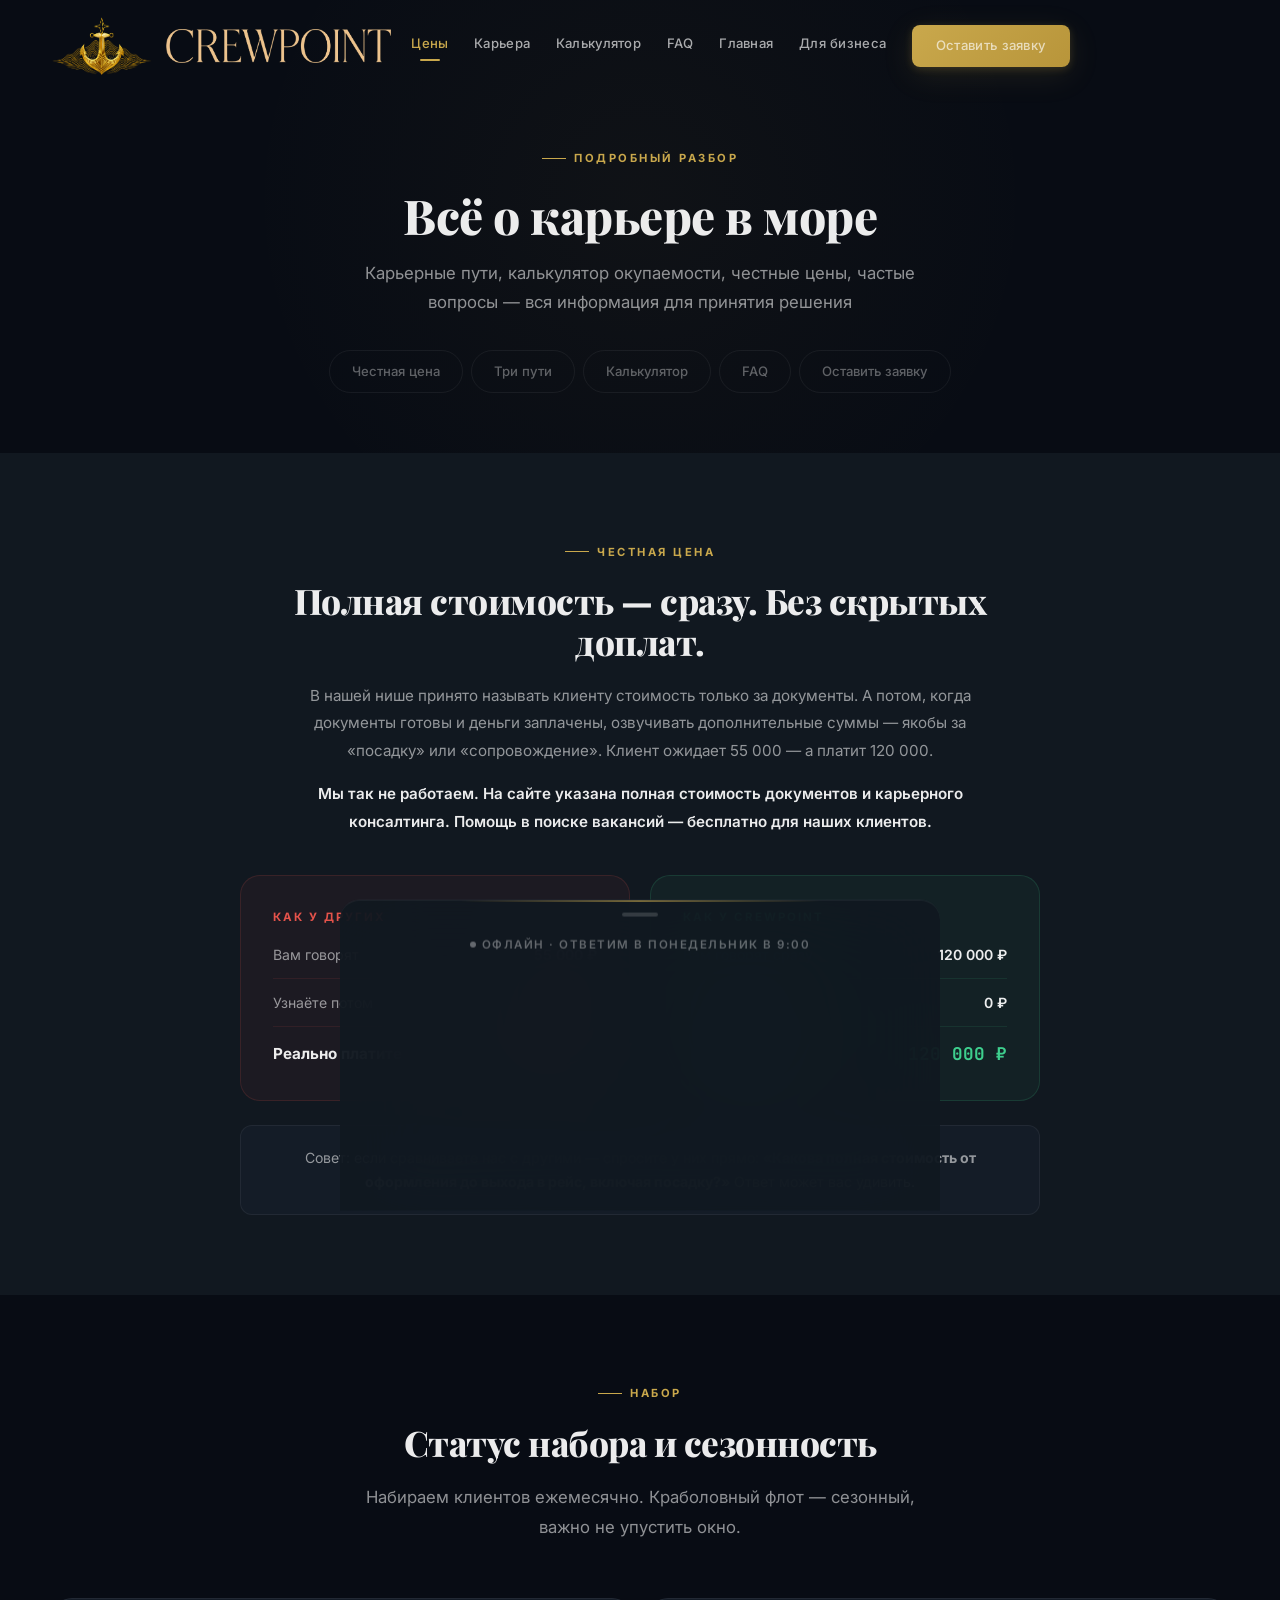
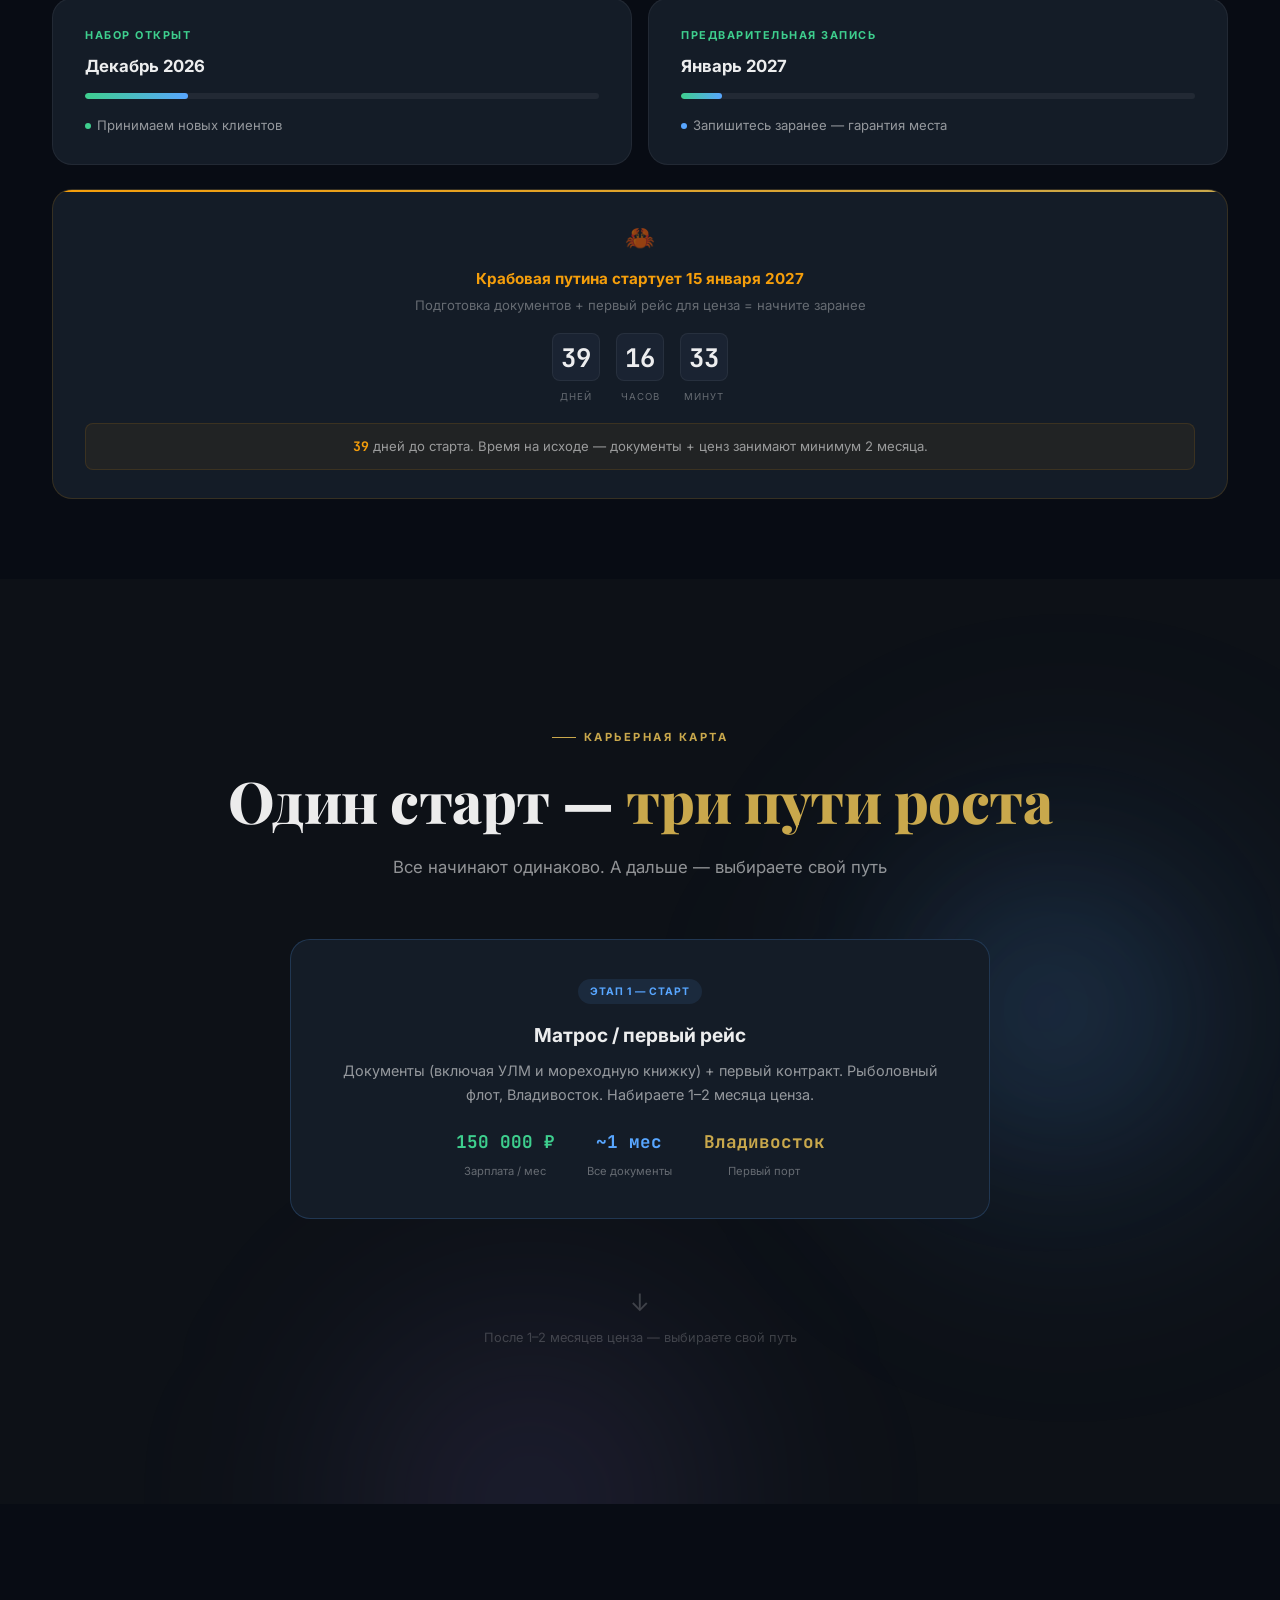
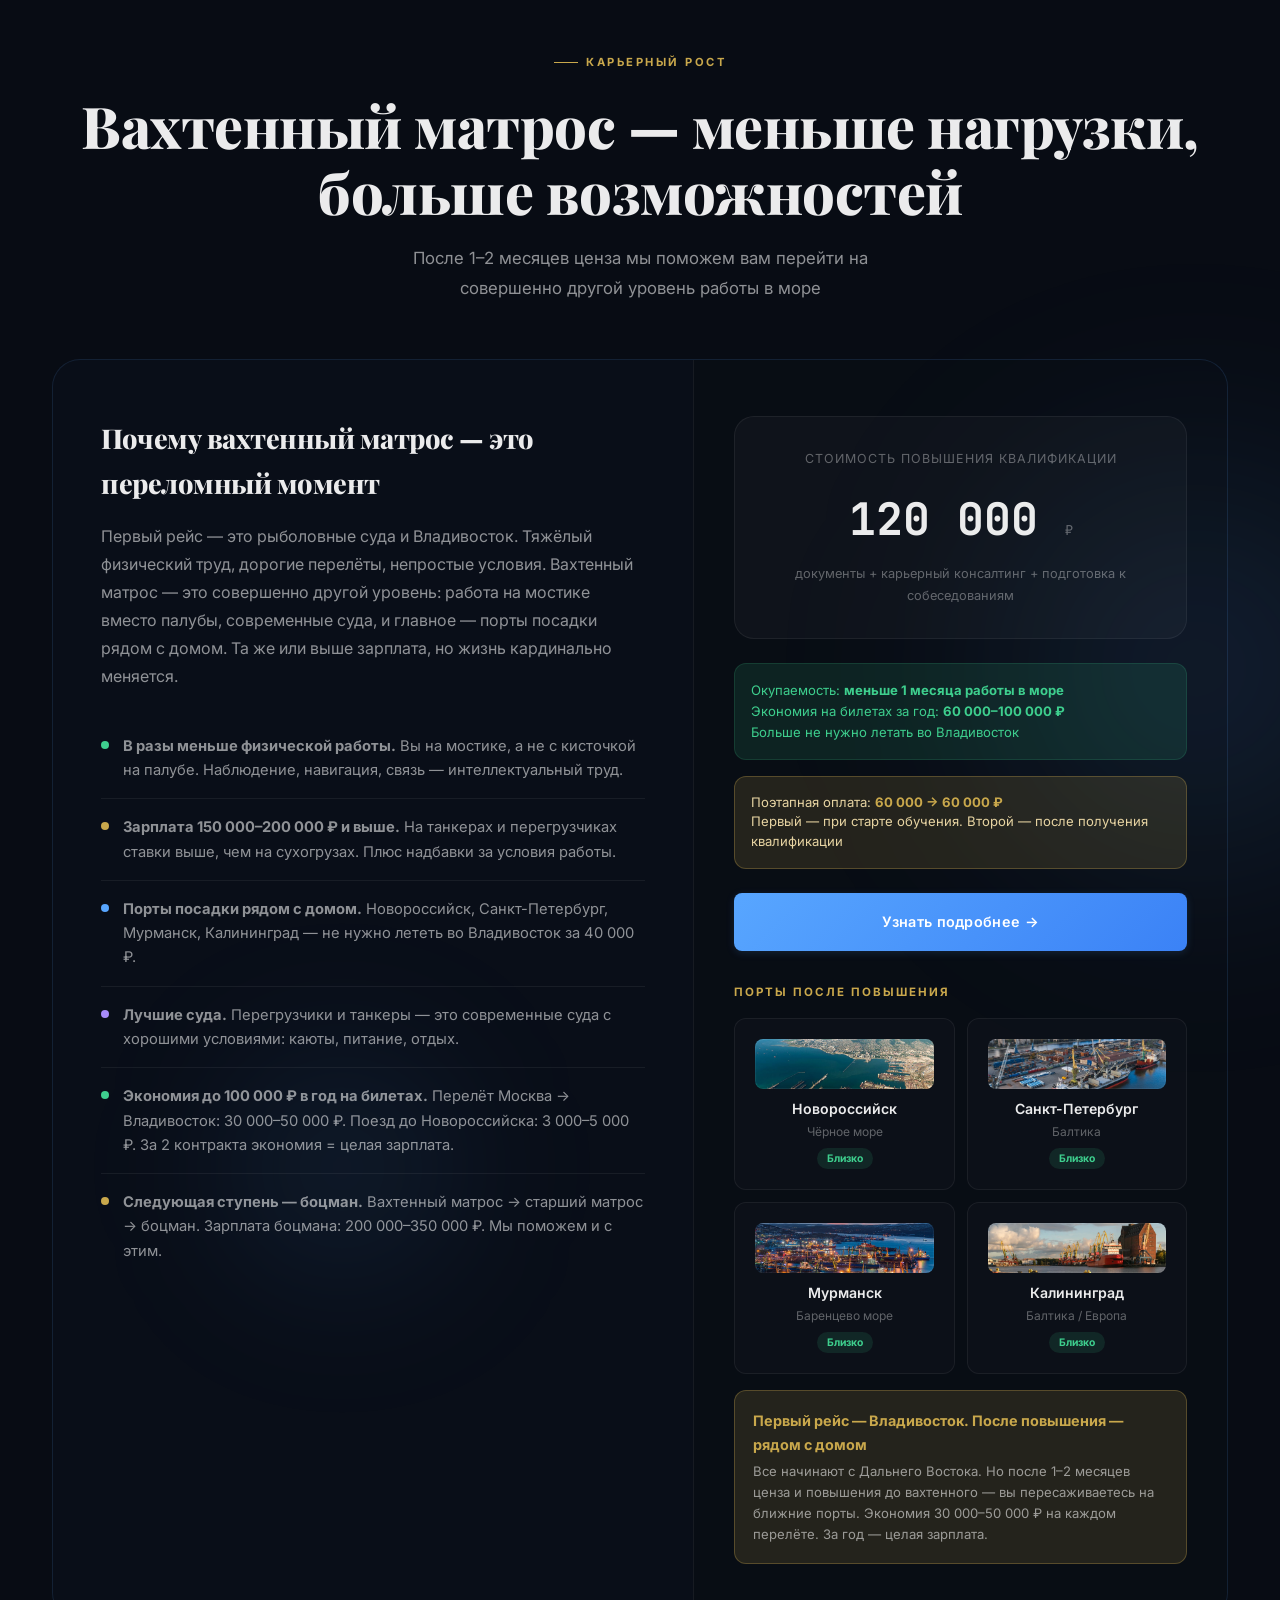
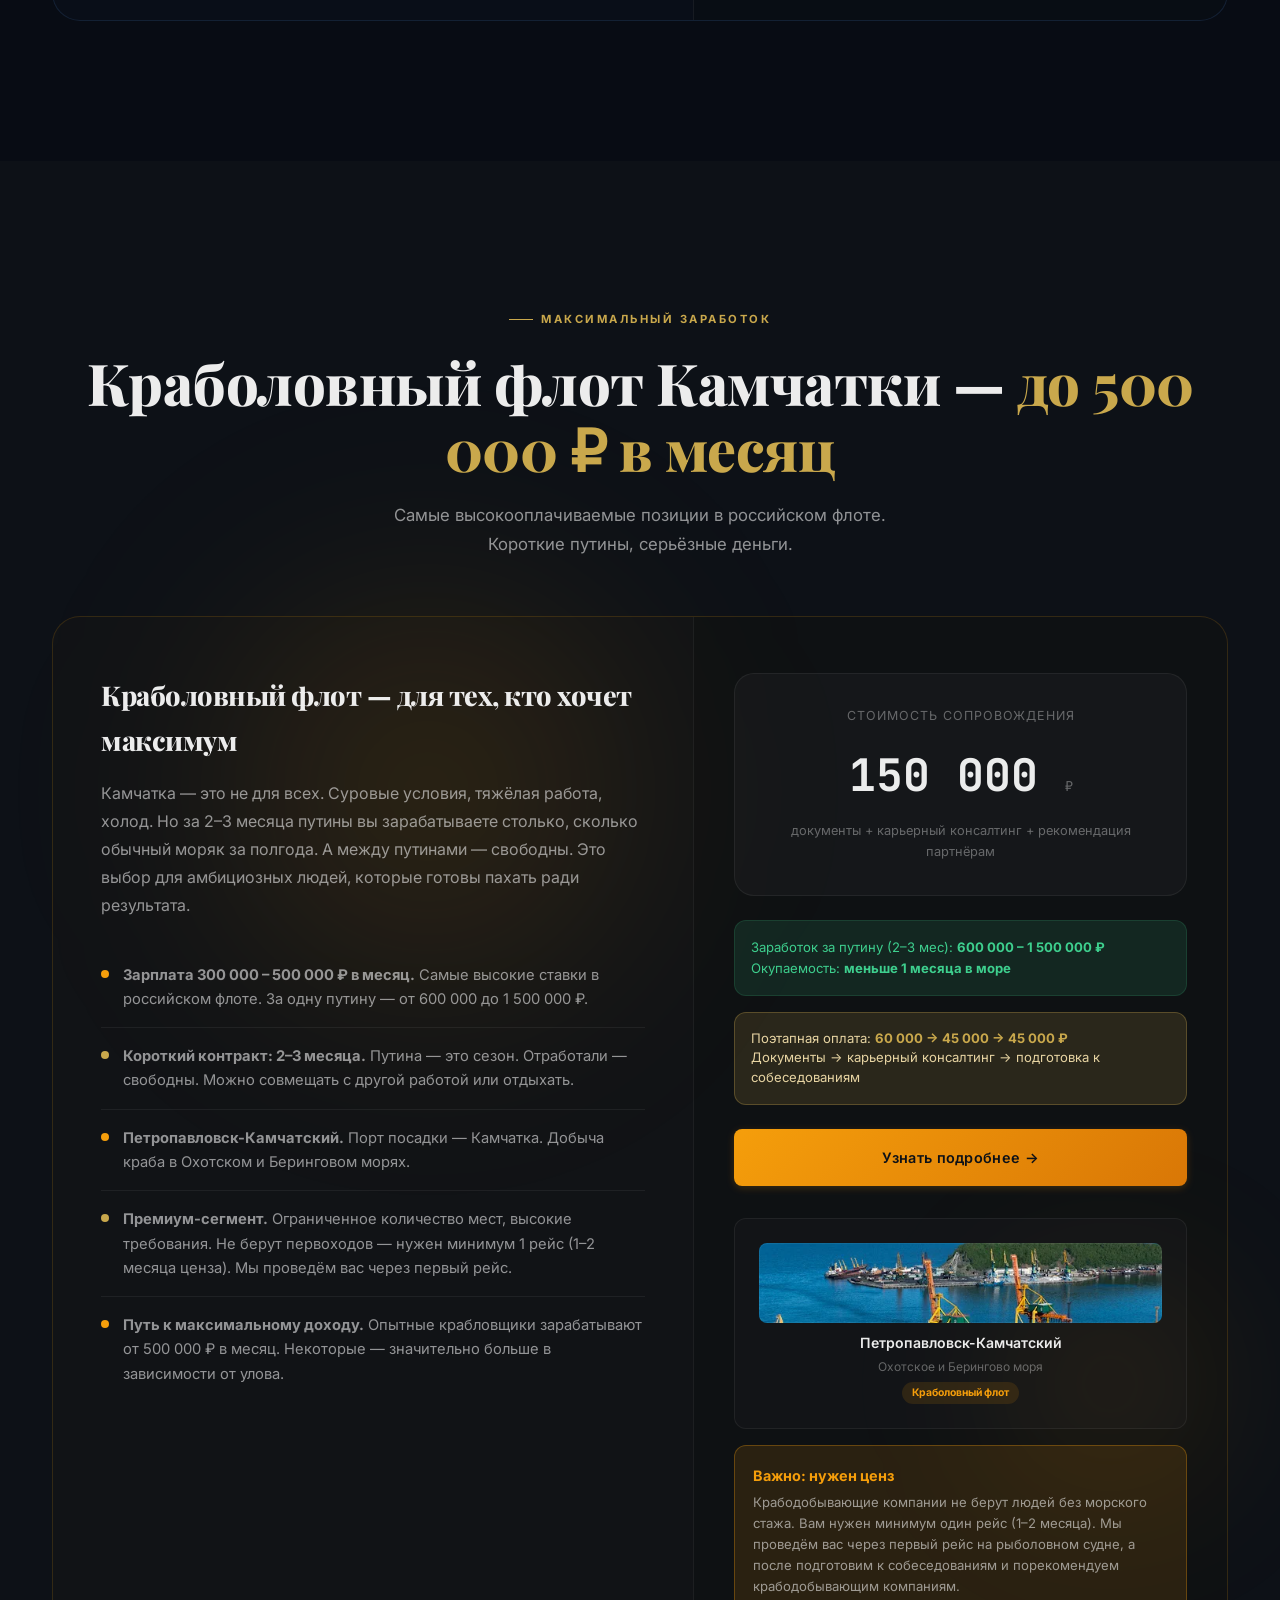
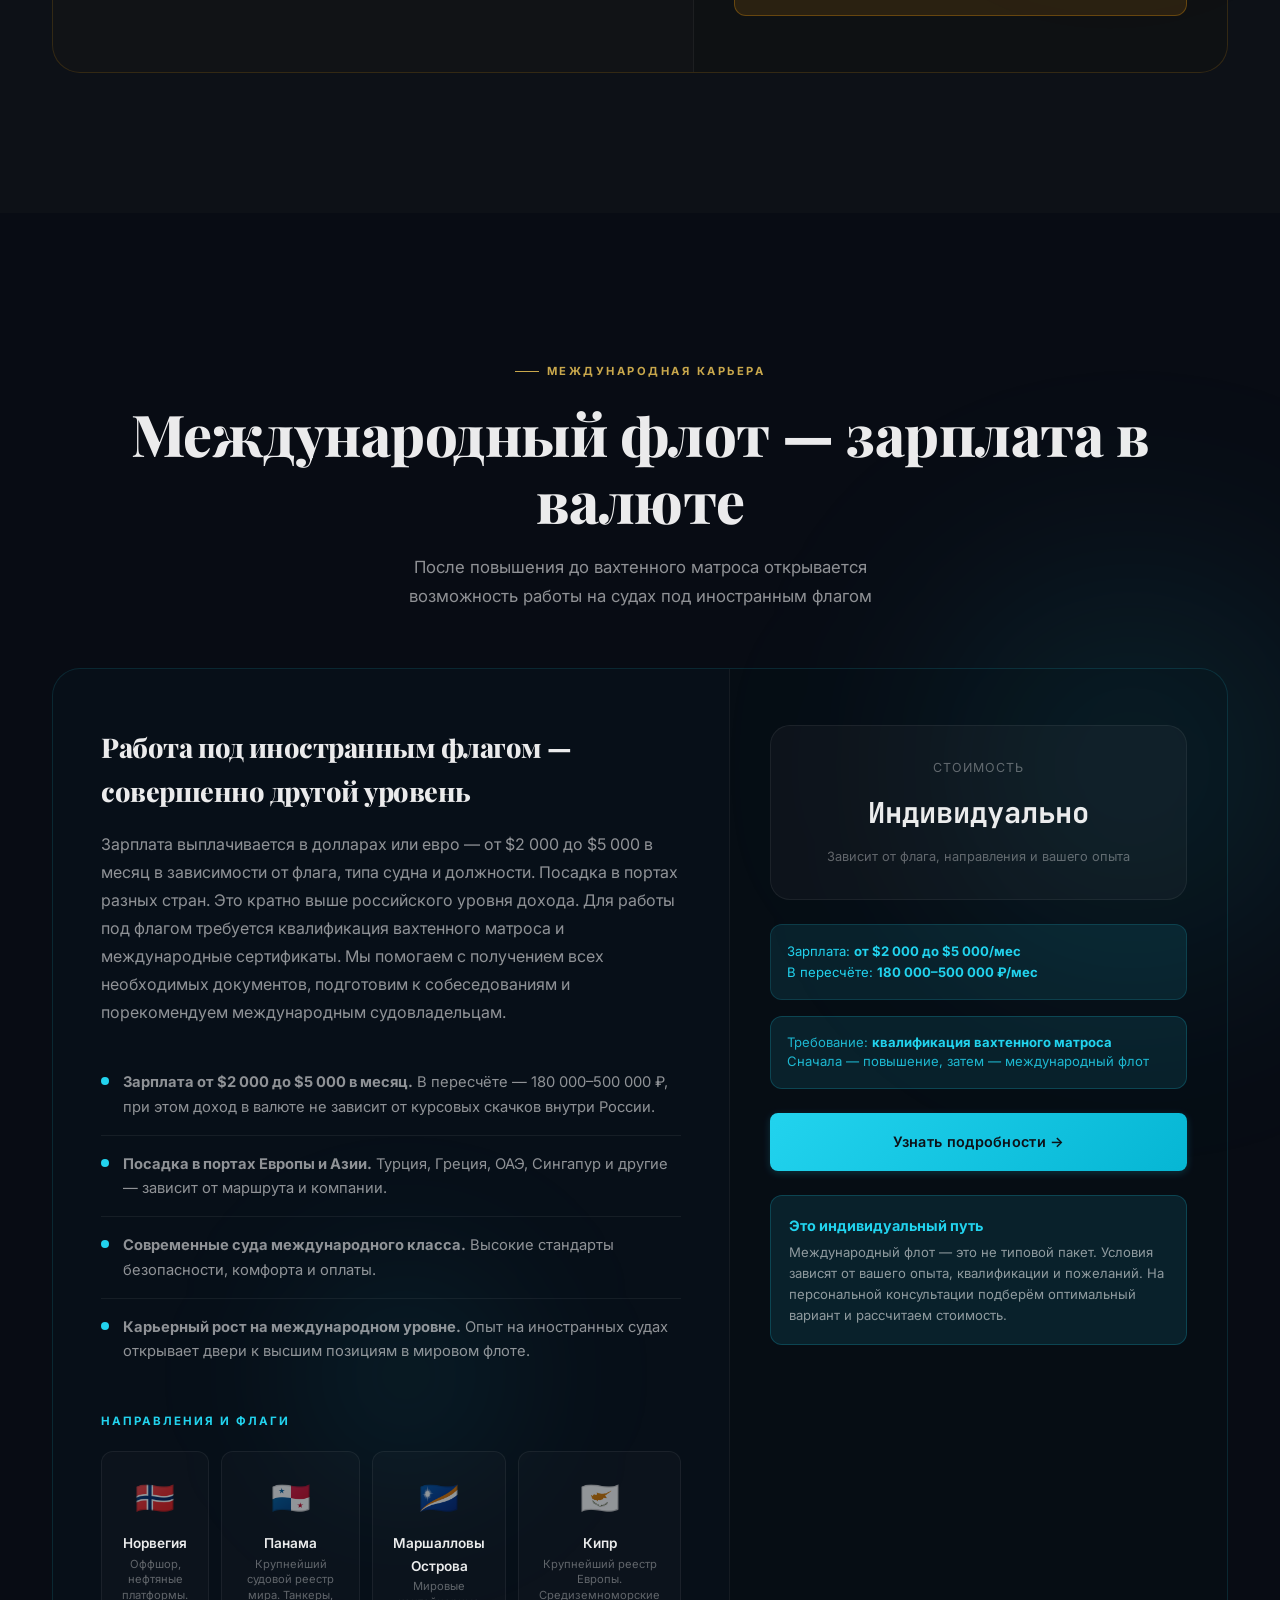
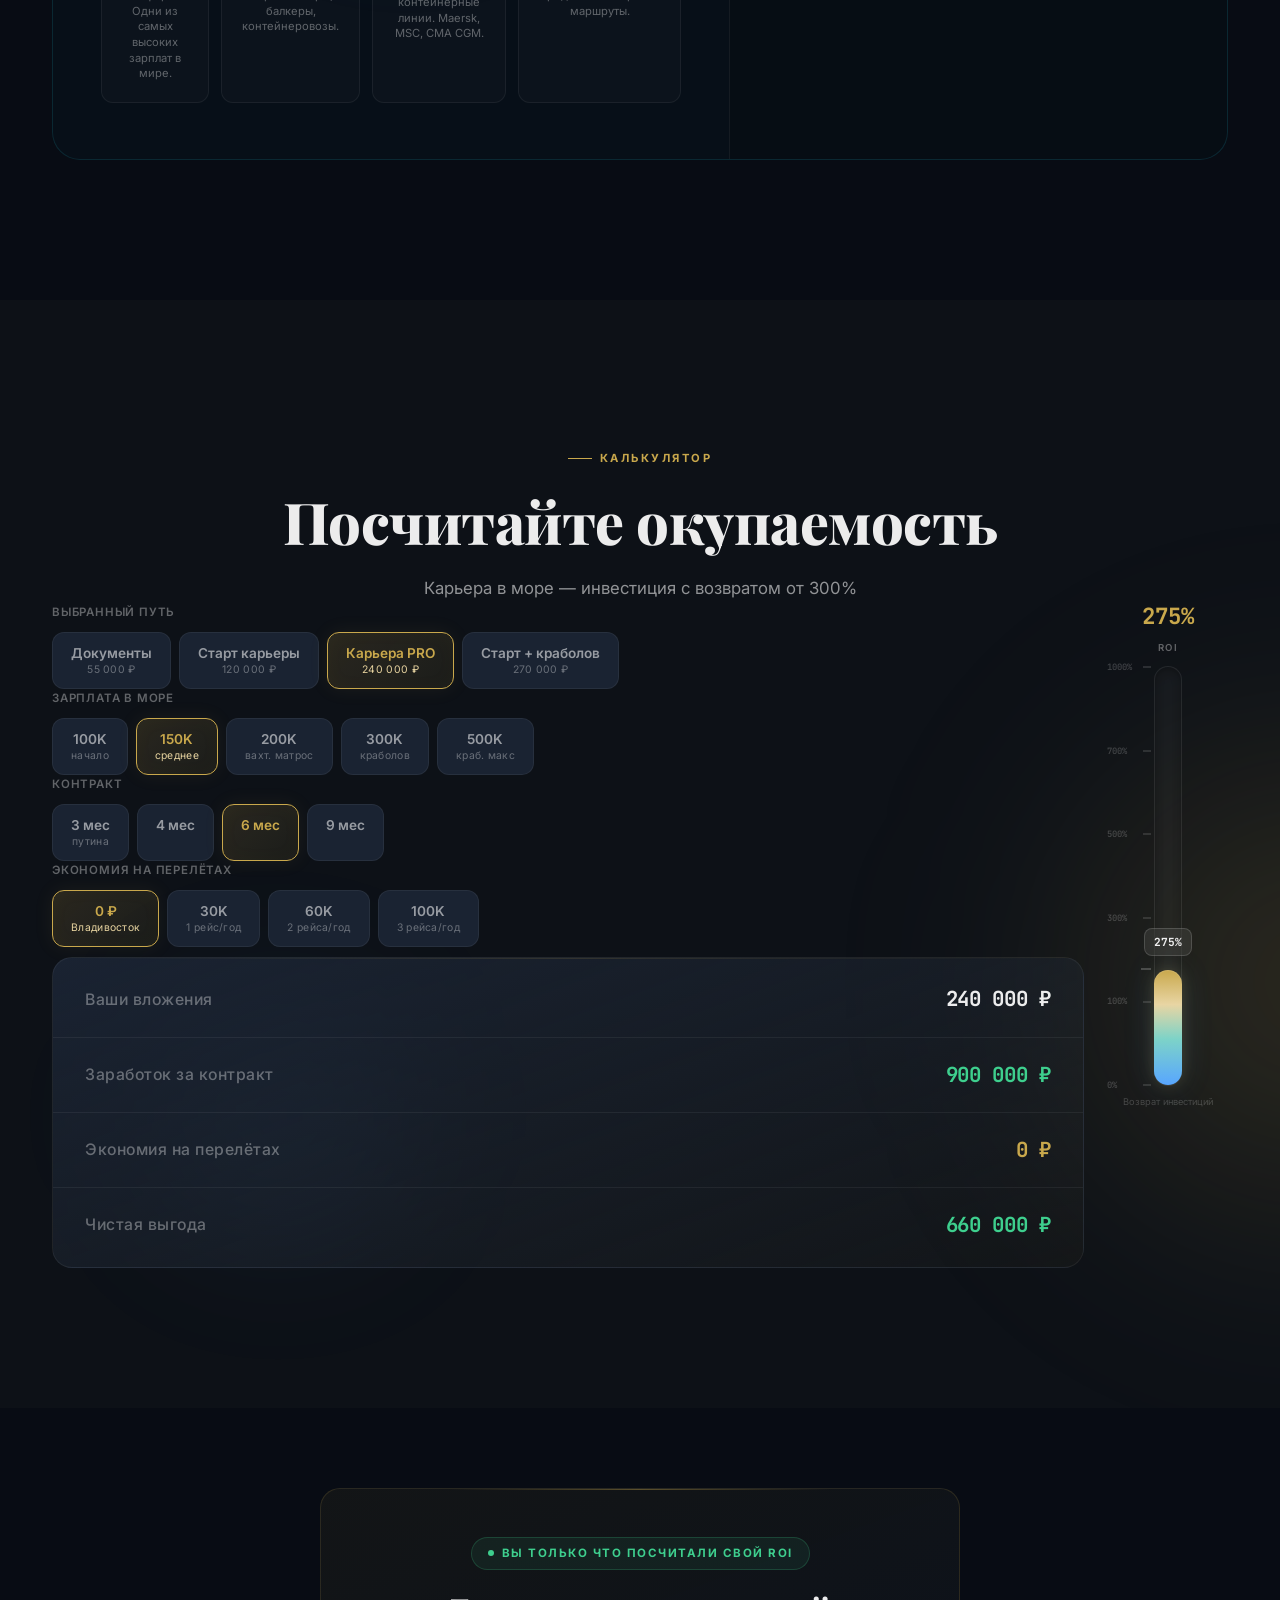
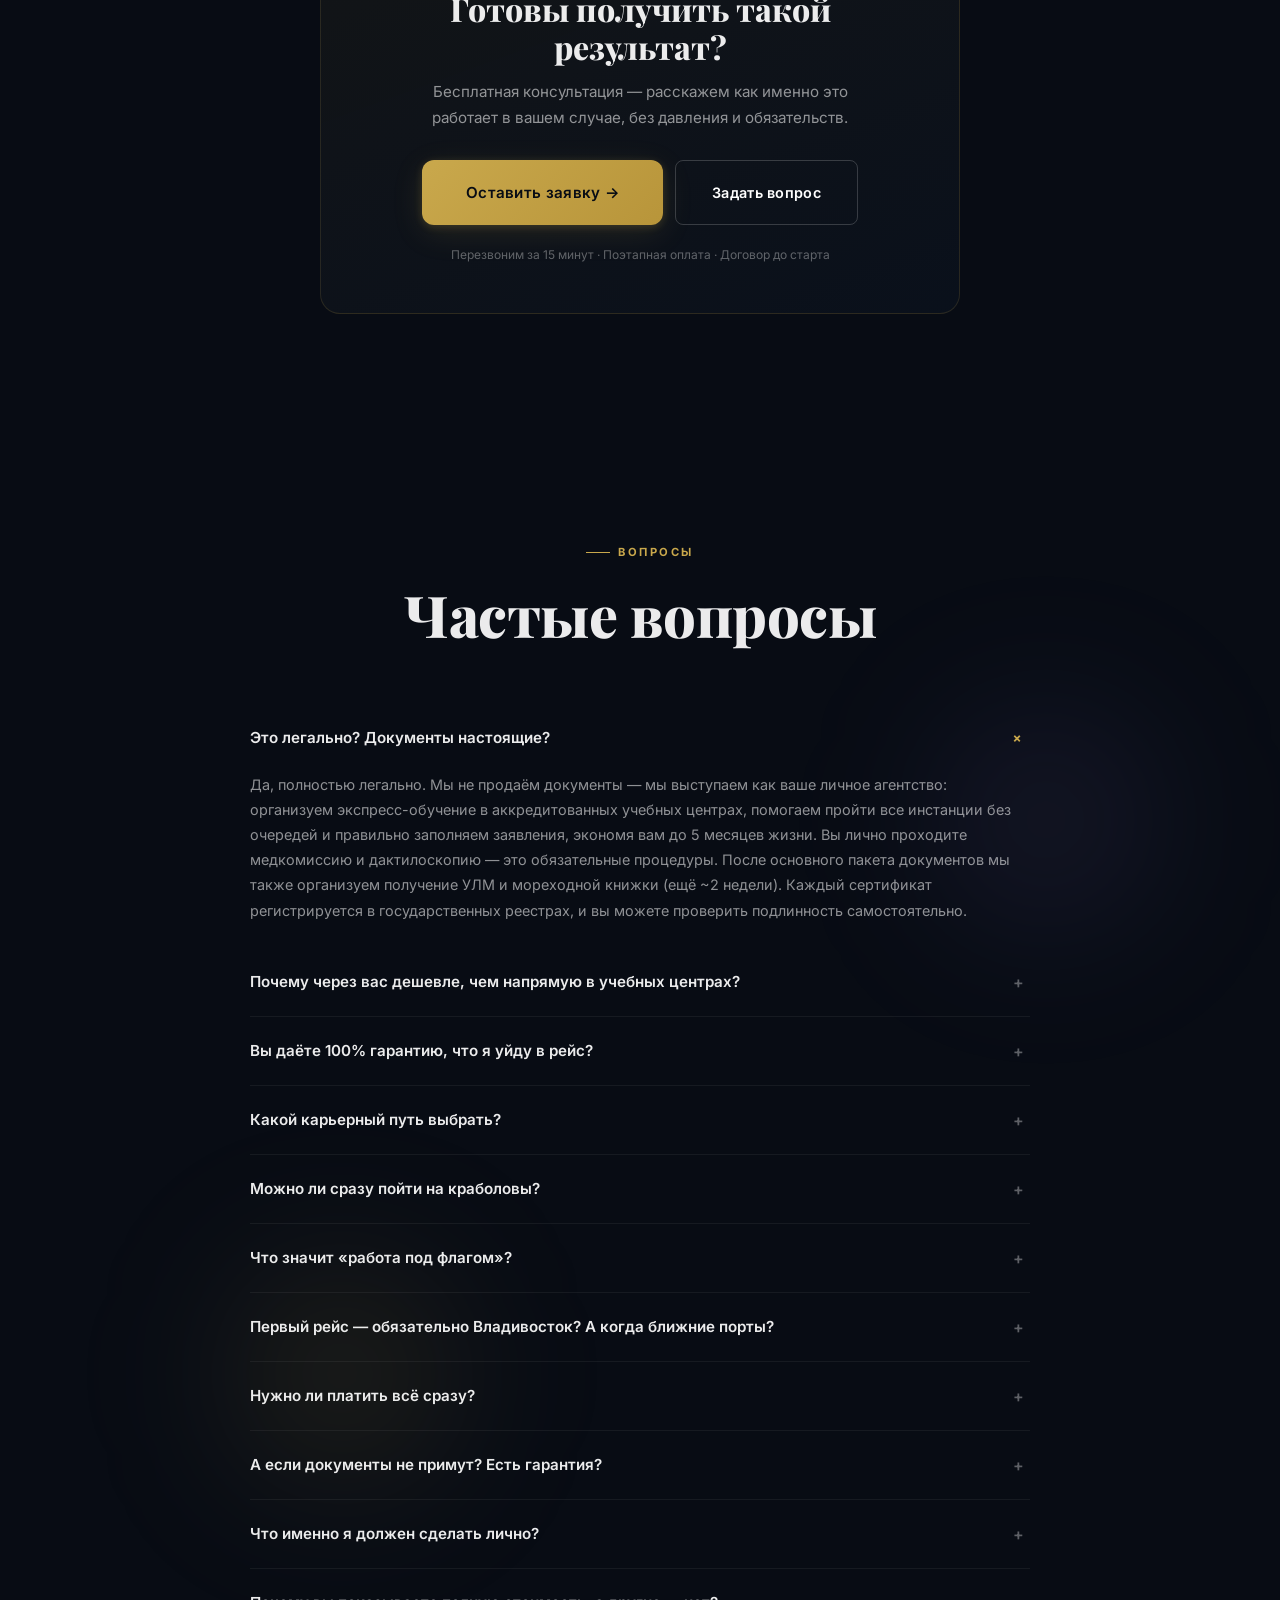
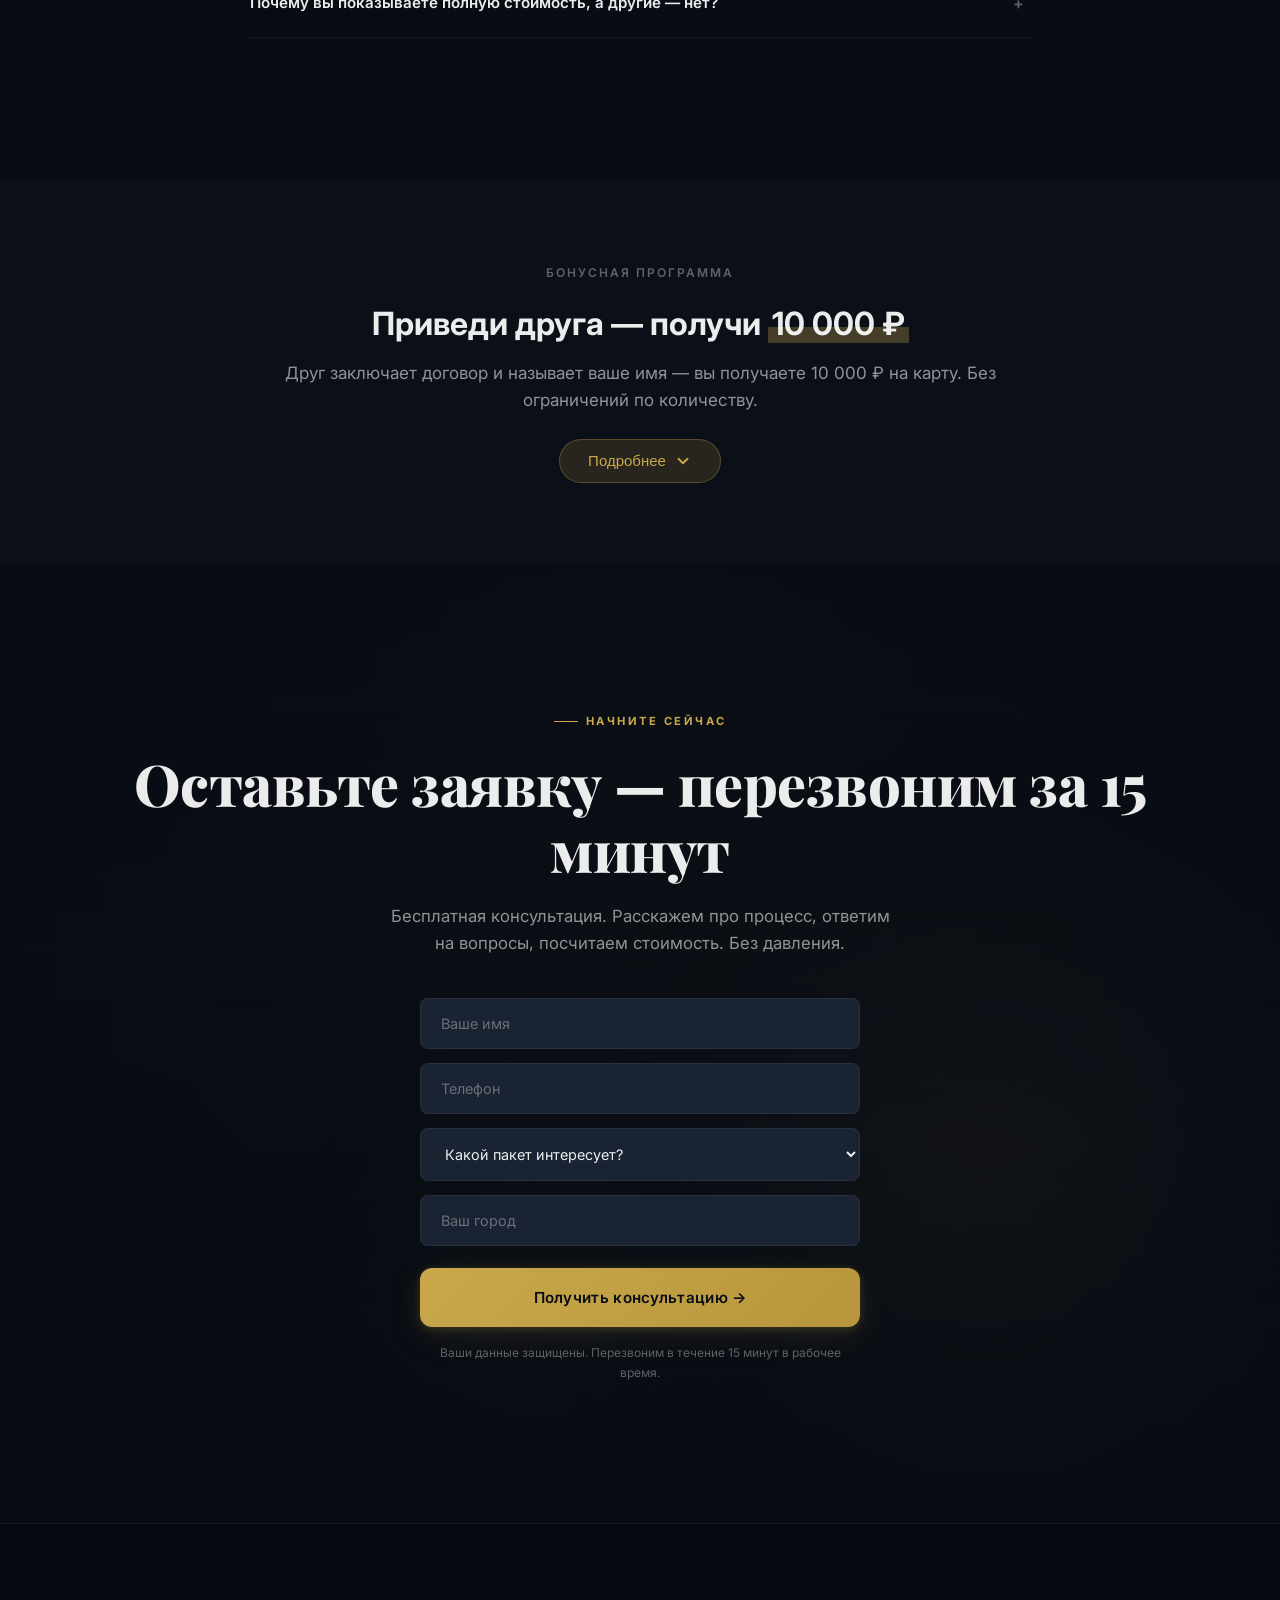
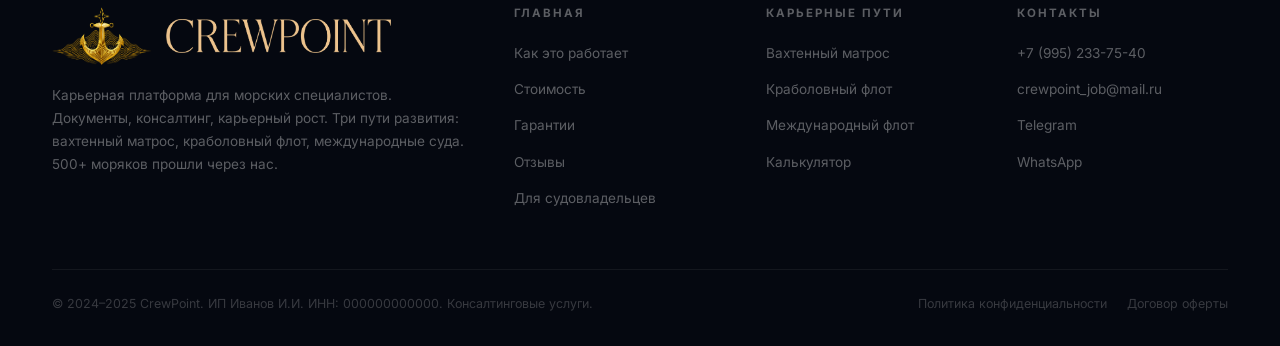
==== details.html @ a52f90eb "Add files via upload" ====
<!DOCTYPE html>
<html lang="ru">
<head>
    <meta charset="UTF-8">
    <meta name="viewport" content="width=device-width, initial-scale=1.0">
    <title>CrewPoint — Карьерные пути, калькулятор и FAQ | Подробный разбор</title>
    <meta name="description" content="Подробный разбор карьерных путей в море: вахтенный матрос, краболовный флот Камчатки, международные суда. Калькулятор окупаемости, FAQ, честные цены.">
    <meta name="theme-color" content="#080C14">
    <meta name="color-scheme" content="dark">

<!-- Open Graph -->
<meta property="og:type" content="website">
<meta property="og:url" content="https://dxlr24.github.io/crewpoint/details.html">
<meta property="og:title" content="CrewPoint — Карьерные пути, калькулятор и FAQ">
<meta property="og:description" content="Подробный разбор: вахтенный матрос, краболовный флот Камчатки, международные суда. Калькулятор окупаемости, честные цены, частые вопросы.">
<meta property="og:image" content="https://dxlr24.github.io/crewpoint/assets/images/og-cover.png">
<meta property="og:image:width" content="1200">
<meta property="og:image:height" content="630">
<meta property="og:locale" content="ru_RU">
<meta property="og:site_name" content="CrewPoint">

<meta name="twitter:card" content="summary_large_image">
<meta name="twitter:title" content="CrewPoint — Карьерные пути и калькулятор">
<meta name="twitter:description" content="Три карьерных пути в море. Калькулятор окупаемости. FAQ. Честные цены без скрытых доплат.">
<meta name="twitter:image" content="https://dxlr24.github.io/crewpoint/assets/images/og-cover.png">

    <link rel="icon" type="image/png" sizes="96x96" href="favicon-96x96.png">
    <link rel="icon" type="image/x-icon" href="favicon.ico">
    <link rel="apple-touch-icon" sizes="180x180" href="apple-touch-icon.png">
    <link rel="manifest" href="site.webmanifest">
    <link rel="preconnect" href="https://fonts.googleapis.com">
    <link rel="preconnect" href="https://fonts.gstatic.com" crossorigin>
    <link href="https://fonts.googleapis.com/css2?family=Inter:wght@400;500;600;700&family=Playfair+Display:wght@800&family=JetBrains+Mono:wght@700&display=swap" rel="stylesheet">
    <link rel="stylesheet" href="assets/css/style.css">

    <script type="application/ld+json">
    {
      "@context": "https://schema.org",
      "@type": "FAQPage",
      "mainEntity": [
        {
          "@type": "Question",
          "name": "Это легально? Документы настоящие?",
          "acceptedAnswer": {
            "@type": "Answer",
            "text": "Да, полностью легально. Мы организуем экспресс-обучение в аккредитованных учебных центрах. Каждый сертификат регистрируется в государственных реестрах."
          }
        },
        {
          "@type": "Question",
          "name": "Почему через вас дешевле, чем напрямую в учебных центрах?",
          "acceptedAnswer": {
            "@type": "Answer",
            "text": "Мы направляем в учебные центры большой поток клиентов ежемесячно и работаем на партнёрских условиях с оптовыми ценами."
          }
        },
        {
          "@type": "Question",
          "name": "Вы даёте 100% гарантию, что я уйду в рейс?",
          "acceptedAnswer": {
            "@type": "Answer",
            "text": "Мы подготовим вас к собеседованиям, составим профессиональное CV и порекомендуем проверенным компаниям-партнёрам. Помощь в поиске вакансий бесплатна для наших клиентов."
          }
        },
        {
          "@type": "Question",
          "name": "Какой карьерный путь выбрать?",
          "acceptedAnswer": {
            "@type": "Answer",
            "text": "Зависит от приоритетов. Комфорт — вахтенный матрос (150-200K). Максимальный заработок — краболовный флот Камчатки (300-500K). Международная карьера — суда под иностранным флагом ($2000-5000)."
          }
        },
        {
          "@type": "Question",
          "name": "Нужно ли платить всё сразу?",
          "acceptedAnswer": {
            "@type": "Answer",
            "text": "Нет. Мы работаем с поэтапной оплатой. Вы платите за документы и карьерный консалтинг по мере получения конкретного результата. Помощь в поиске вакансий — бесплатно."
          }
        }
      ]
    }
    </script>
</head>
<body>

<!-- ═══════════════════════════════════
     HEADER
     ═══════════════════════════════════ -->
<header class="header" id="header">
    <div class="container">
        <a href="index.html" class="logo">
            <img src="assets/images/logo-anchor.png" alt="CrewPoint" class="logo-icon" width="54" height="54">
            <img src="assets/images/logo-text.png" alt="CrewPoint" class="logo-name" height="28">
        </a>
<nav class="nav">
    <a href="#transparency">Цены</a>
    <a href="#career-paths">Карьера</a>
    <a href="#calc">Калькулятор</a>
    <a href="#faq">FAQ</a>
    <a href="index.html">Главная</a>
    <a href="for-owners.html">Для бизнеса</a>
    <a href="#form" class="btn btn--gold btn--sm">Оставить заявку</a>
</nav>
        <button class="burger" id="burgerBtn" aria-label="Открыть меню" aria-expanded="false"><span></span><span></span><span></span></button>
    </div>
</header>

<div class="mobile-menu" id="mobileMenu">
    <a href="#transparency">Честная цена</a>
    <a href="#career-paths">Карьерная карта</a>
    <a href="#calc">Калькулятор</a>
    <a href="#faq">FAQ</a>
    <a href="index.html">Главная</a>
    <a href="for-owners.html">Для бизнеса</a>
    <a href="#form" class="btn btn--gold">Оставить заявку</a>
</div>

<!-- ═══════════════════════════════════
     MINI HERO
     ═══════════════════════════════════ -->
<section class="mini-hero bg-dark text-center">
    <div class="container">
        <span class="label">Подробный разбор</span>
        <h1>Всё о карьере в <span class="accent">море</span></h1>
        <p>Карьерные пути, калькулятор окупаемости, честные цены, частые вопросы — вся информация для принятия решения</p>
        <div class="mini-hero-nav">
            <a href="#transparency">Честная цена</a>
            <a href="#career-paths">Три пути</a>
            <a href="#calc">Калькулятор</a>
            <a href="#faq">FAQ</a>
            <a href="#form">Оставить заявку</a>
        </div>
    </div>
</section>

<!-- ═══════════════════════════════════
     TRANSPARENCY
     ═══════════════════════════════════ -->
<section class="section section--sm bg-panel" id="transparency">
    <div class="container">
        <div class="reveal text-center transparency-wrap">
            <span class="label">Честная цена</span>
            <h2 class="title title--sm">Полная стоимость — сразу. Без скрытых доплат.</h2>
            <p class="transparency-desc">В нашей нише принято называть клиенту стоимость только за документы. А потом, когда документы готовы и деньги заплачены, озвучивать дополнительные суммы — якобы за «посадку» или «сопровождение». Клиент ожидает 55 000 — а платит 120 000.</p>
<p class="transparency-desc transparency-desc--bold">Мы так не работаем. На сайте указана полная стоимость документов и карьерного консалтинга. Помощь в поиске вакансий — бесплатно для наших клиентов.</p>
        </div>
        <div class="reveal transparency-compare">
            <div class="transparency-grid">
                <div class="t-card t-card--bad">
                    <div class="t-heading text-red">Как у других</div>
                    <div class="t-rows">
                        <div class="t-row t-row--line t-row--line-bad"><span class="t-text">Вам говорят</span><span class="t-value">55 000 ₽</span></div>
                        <div class="t-row t-row--line t-row--line-bad"><span class="t-text text-red">Узнаёте потом</span><span class="t-value text-red">+ 65 000 ₽</span></div>
                        <div class="t-row"><span class="t-total">Реально платите</span><span class="t-total-mono text-red">120 000 ₽</span></div>
                    </div>
                </div>
                <div class="t-card t-card--good">
                    <div class="t-heading text-green">Как у CrewPoint</div>
                    <div class="t-rows">
                        <div class="t-row t-row--line t-row--line-good"><span class="t-text">Вам говорят сразу</span><span class="t-value">120 000 ₽</span></div>
                        <div class="t-row t-row--line t-row--line-good"><span class="t-text text-green">Скрытые доплаты</span><span class="t-value text-green">0 ₽</span></div>
                        <div class="t-row"><span class="t-total">Реально платите</span><span class="t-total-mono text-green">120 000 ₽</span></div>
                    </div>
                </div>
            </div>
            <div class="transparency-advice reveal">
                <p>Совет: если сравниваете нас с другими — спросите у них прямо: <strong>«Какова полная стоимость от оформления до выхода в рейс, включая посадку?»</strong> Ответ может вас удивить.</p>
            </div>
        </div>
    </div>
</section>

<!-- ═══════════════════════════════════
     НАБОР И СЕЗОННОСТЬ
     ═══════════════════════════════════ -->
<section class="section section--sm bg-dark">
    <div class="container">
        <div class="reveal text-center">
            <span class="label">Набор</span>
            <h2 class="title title--sm">Статус набора и сезонность</h2>
            <p class="subtitle">Набираем клиентов ежемесячно. Краболовный флот — сезонный, важно не упустить окно.</p>
        </div>
        <div class="cohort-banner reveal">
            <div class="cohort-card" id="cohortCurrent"></div>
            <div class="cohort-card" id="cohortNext"></div>
        </div>
        <div class="season-box reveal" id="seasonBox"></div>
    </div>
</section>

<!-- ═══════════════════════════════════
     CAREER PATHS — DETAILED
     ═══════════════════════════════════ -->
<section class="section bg-navy" id="career-paths">
    <div class="container">
        <div class="reveal text-center">
            <span class="label">Карьерная карта</span>
            <h2 class="title">Один старт — <span class="accent">три пути роста</span></h2>
            <p class="subtitle">Все начинают одинаково. А дальше — выбираете свой путь</p>
        </div>
        <div class="career-map reveal">
            <div class="career-start">
                <span class="branch-badge badge-blue">Этап 1 — Старт</span>
                <h3>Матрос / первый рейс</h3>
                <p>Документы (включая УЛМ и мореходную книжку) + первый контракт. Рыболовный флот, Владивосток. Набираете 1–2 месяца ценза.</p>
                <div class="stage-stats">
                    <div class="s-stat"><span class="s-val text-green">150 000 ₽</span><span class="s-lbl">Зарплата / мес</span></div>
                    <div class="s-stat"><span class="s-val text-blue">~1 мес</span><span class="s-lbl">Все документы</span></div>
                    <div class="s-stat"><span class="s-val text-gold">Владивосток</span><span class="s-lbl">Первый порт</span></div>
                </div>
            </div>
            <div class="career-arrow-center"><span>&#8595;</span>После 1–2 месяцев ценза — выбираете свой путь</div>
        </div>
    </div>
</section>

<!-- ═══════════════════════════════════
     PATH COMFORT
     ═══════════════════════════════════ -->
<section class="section bg-dark" id="path-comfort">
    <div class="container">
        <div class="reveal text-center">
            <span class="label">Карьерный рост</span>
            <h2 class="title">Вахтенный матрос — меньше нагрузки, больше возможностей</h2>
            <p class="subtitle">После 1–2 месяцев ценза мы поможем вам перейти на совершенно другой уровень работы в море</p>
        </div>
        <div class="path-box path-box--blue reveal">
            <div class="path-inner">
                <div class="path-content">
                    <h3>Почему вахтенный матрос — это переломный момент</h3>
                    <p class="p-desc">Первый рейс — это рыболовные суда и Владивосток. Тяжёлый физический труд, дорогие перелёты, непростые условия. Вахтенный матрос — это совершенно другой уровень: работа на мостике вместо палубы, современные суда, и главное — порты посадки рядом с домом. Та же или выше зарплата, но жизнь кардинально меняется.</p>
                    <ul class="path-benefits">
                        <li><span class="bdot bdot-green"></span><div><strong>В разы меньше физической работы.</strong> Вы на мостике, а не с кисточкой на палубе. Наблюдение, навигация, связь — интеллектуальный труд.</div></li>
                        <li><span class="bdot bdot-gold"></span><div><strong>Зарплата 150 000–200 000 ₽ и выше.</strong> На танкерах и перегрузчиках ставки выше, чем на сухогрузах. Плюс надбавки за условия работы.</div></li>
                        <li><span class="bdot bdot-blue"></span><div><strong>Порты посадки рядом с домом.</strong> Новороссийск, Санкт-Петербург, Мурманск, Калининград — не нужно лететь во Владивосток за 40 000 ₽.</div></li>
                        <li><span class="bdot bdot-purple"></span><div><strong>Лучшие суда.</strong> Перегрузчики и танкеры — это современные суда с хорошими условиями: каюты, питание, отдых.</div></li>
                        <li><span class="bdot bdot-green"></span><div><strong>Экономия до 100 000 ₽ в год на билетах.</strong> Перелёт Москва → Владивосток: 30 000–50 000 ₽. Поезд до Новороссийска: 3 000–5 000 ₽. За 2 контракта экономия = целая зарплата.</div></li>
                        <li><span class="bdot bdot-gold"></span><div><strong>Следующая ступень — боцман.</strong> Вахтенный матрос → старший матрос → боцман. Зарплата боцмана: 200 000–350 000 ₽. Мы поможем и с этим.</div></li>
                    </ul>
                </div>
                <div class="path-sidebar">
                    <div class="price-box"><p class="price-label">Стоимость повышения квалификации</p><div class="price-value">120 000 <span>₽</span></div><p class="price-note">документы + карьерный консалтинг + подготовка к собеседованиям</p></div>
                    <div class="roi-box"><p>Окупаемость: <strong>меньше 1 месяца работы в море</strong></p><p>Экономия на билетах за год: <strong>60 000–100 000 ₽</strong></p><p>Больше не нужно летать во Владивосток</p></div>
                    <div class="inst-box">
                        <p>Поэтапная оплата: <strong>60 000 → 60 000 ₽</strong></p>
                        <p>Первый — при старте обучения. Второй — после получения квалификации</p>
                    </div>
                    <a href="#form" class="btn btn--primary btn--full">Узнать подробнее &rarr;</a>
                    <p class="geo-title">Порты после повышения</p>
                    <div class="geo-grid">
                        <div class="geo-card"><div class="geo-card-img photo-frame"><img src="assets/images/port-novorossiysk.webp" alt="Новороссийск" class="photo" loading="lazy" width="300" height="100" decoding="async"></div><h4>Новороссийск</h4><p>Чёрное море</p><span class="geo-tag">Близко</span></div>
                        <div class="geo-card"><div class="geo-card-img photo-frame"><img src="assets/images/port-spb.webp" alt="Санкт-Петербург" class="photo" loading="lazy" width="300" height="100" decoding="async"></div><h4>Санкт-Петербург</h4><p>Балтика</p><span class="geo-tag">Близко</span></div>
                        <div class="geo-card"><div class="geo-card-img photo-frame"><img src="assets/images/port-murmansk.webp" alt="Мурманск" class="photo" loading="lazy" width="300" height="100" decoding="async"></div><h4>Мурманск</h4><p>Баренцево море</p><span class="geo-tag">Близко</span></div>
                        <div class="geo-card"><div class="geo-card-img photo-frame"><img src="assets/images/port-kaliningrad.webp" alt="Калининград" class="photo" loading="lazy" width="300" height="100" decoding="async"></div><h4>Калининград</h4><p>Балтика / Европа</p><span class="geo-tag">Близко</span></div>
                    </div>
                    <div class="geo-saving"><h4>Первый рейс — Владивосток. После повышения — рядом с домом</h4><p>Все начинают с Дальнего Востока. Но после 1–2 месяцев ценза и повышения до вахтенного — вы пересаживаетесь на ближние порты. Экономия 30 000–50 000 ₽ на каждом перелёте. За год — целая зарплата.</p></div>
                </div>
            </div>
        </div>
    </div>
</section>

<!-- ═══════════════════════════════════
     PATH CAPITAL
     ═══════════════════════════════════ -->
<section class="section bg-navy" id="path-capital">
    <div class="container">
        <div class="reveal text-center">
            <span class="label">Максимальный заработок</span>
            <h2 class="title">Краболовный флот Камчатки — <span class="accent">до 500 000 ₽ в месяц</span></h2>
            <p class="subtitle">Самые высокооплачиваемые позиции в российском флоте. Короткие путины, серьёзные деньги.</p>
        </div>
        <div class="path-box path-box--orange reveal">
            <div class="path-inner">
                <div class="path-content">
                    <h3>Краболовный флот — для тех, кто хочет максимум</h3>
                    <p class="p-desc">Камчатка — это не для всех. Суровые условия, тяжёлая работа, холод. Но за 2–3 месяца путины вы зарабатываете столько, сколько обычный моряк за полгода. А между путинами — свободны. Это выбор для амбициозных людей, которые готовы пахать ради результата.</p>
                    <ul class="path-benefits">
                        <li><span class="bdot bdot-orange"></span><div><strong>Зарплата 300 000 – 500 000 ₽ в месяц.</strong> Самые высокие ставки в российском флоте. За одну путину — от 600 000 до 1 500 000 ₽.</div></li>
                        <li><span class="bdot bdot-gold"></span><div><strong>Короткий контракт: 2–3 месяца.</strong> Путина — это сезон. Отработали — свободны. Можно совмещать с другой работой или отдыхать.</div></li>
                        <li><span class="bdot bdot-orange"></span><div><strong>Петропавловск-Камчатский.</strong> Порт посадки — Камчатка. Добыча краба в Охотском и Беринговом морях.</div></li>
                        <li><span class="bdot bdot-gold"></span><div><strong>Премиум-сегмент.</strong> Ограниченное количество мест, высокие требования. Не берут первоходов — нужен минимум 1 рейс (1–2 месяца ценза). Мы проведём вас через первый рейс.</div></li>
                        <li><span class="bdot bdot-orange"></span><div><strong>Путь к максимальному доходу.</strong> Опытные крабловщики зарабатывают от 500 000 ₽ в месяц. Некоторые — значительно больше в зависимости от улова.</div></li>
                    </ul>
                </div>
                <div class="path-sidebar">
                    <div class="price-box"><p class="price-label">Стоимость сопровождения</p><div class="price-value">150 000 <span>₽</span></div><p class="price-note">документы + карьерный консалтинг + рекомендация партнёрам</p></div>
                    <div class="roi-box"><p>Заработок за путину (2–3 мес): <strong>600 000 – 1 500 000 ₽</strong></p><p>Окупаемость: <strong>меньше 1 месяца в море</strong></p></div>
                    <div class="inst-box">
                        <p>Поэтапная оплата: <strong>60 000 → 45 000 → 45 000 ₽</strong></p>
                        <p>Документы → карьерный консалтинг → подготовка к собеседованиям</p>
                    </div>
                    <a href="#form" class="btn btn--orange btn--full">Узнать подробнее &rarr;</a>
                    <div class="geo-card geo-card--standalone"><div class="geo-card-img geo-card-img--tall photo-frame"><img src="assets/images/kamchatka-port.webp" alt="Петропавловск-Камчатский" class="photo" loading="lazy" width="300" height="160" decoding="async"></div><h4>Петропавловск-Камчатский</h4><p>Охотское и Берингово моря</p><span class="geo-tag geo-tag--orange">Краболовный флот</span></div>
                    <div class="geo-saving geo-saving--orange"><h4>Важно: нужен ценз</h4><p>Крабодобывающие компании не берут людей без морского стажа. Вам нужен минимум один рейс (1–2 месяца). Мы проведём вас через первый рейс на рыболовном судне, а после подготовим к собеседованиям и порекомендуем крабодобывающим компаниям.</p></div>
                </div>
            </div>
        </div>
    </div>
</section>

<!-- ═══════════════════════════════════
     PATH GLOBAL
     ═══════════════════════════════════ -->
<section class="section bg-dark" id="path-global">
    <div class="container">
        <div class="reveal text-center">
            <span class="label">Международная карьера</span>
            <h2 class="title">Международный флот — зарплата в валюте</h2>
            <p class="subtitle">После повышения до вахтенного матроса открывается возможность работы на судах под иностранным флагом</p>
        </div>
        <div class="path-box path-box--cyan reveal">
            <div class="path-inner">
                <div class="path-content">
                    <h3>Работа под иностранным флагом — совершенно другой уровень</h3>
                    <p class="p-desc">Зарплата выплачивается в долларах или евро — от $2 000 до $5 000 в месяц в зависимости от флага, типа судна и должности. Посадка в портах разных стран. Это кратно выше российского уровня дохода. Для работы под флагом требуется квалификация вахтенного матроса и международные сертификаты. Мы помогаем с получением всех необходимых документов, подготовим к собеседованиям и порекомендуем международным судовладельцам.</p>
                    <ul class="path-benefits">
                        <li><span class="bdot bdot-cyan"></span><div><strong>Зарплата от $2 000 до $5 000 в месяц.</strong> В пересчёте — 180 000–500 000 ₽, при этом доход в валюте не зависит от курсовых скачков внутри России.</div></li>
                        <li><span class="bdot bdot-cyan"></span><div><strong>Посадка в портах Европы и Азии.</strong> Турция, Греция, ОАЭ, Сингапур и другие — зависит от маршрута и компании.</div></li>
                        <li><span class="bdot bdot-cyan"></span><div><strong>Современные суда международного класса.</strong> Высокие стандарты безопасности, комфорта и оплаты.</div></li>
                        <li><span class="bdot bdot-cyan"></span><div><strong>Карьерный рост на международном уровне.</strong> Опыт на иностранных судах открывает двери к высшим позициям в мировом флоте.</div></li>
                    </ul>
                    <p class="geo-title geo-title--cyan">Направления и флаги</p>
                    <div class="flag-grid">
                        <div class="flag-card"><span class="flag-emoji">&#127475;&#127476;</span><h4>Норвегия</h4><p>Оффшор, нефтяные платформы. Одни из самых высоких зарплат в мире.</p></div>
                        <div class="flag-card"><span class="flag-emoji">&#127477;&#127462;</span><h4>Панама</h4><p>Крупнейший судовой реестр мира. Танкеры, балкеры, контейнеровозы.</p></div>
                        <div class="flag-card"><span class="flag-emoji">&#127474;&#127469;</span><h4>Маршалловы Острова</h4><p>Мировые контейнерные линии. Maersk, MSC, CMA CGM.</p></div>
                        <div class="flag-card"><span class="flag-emoji">&#127464;&#127486;</span><h4>Кипр</h4><p>Крупнейший реестр Европы. Средиземноморские маршруты.</p></div>
                    </div>
                </div>
                <div class="path-sidebar">
                    <div class="price-box"><p class="price-label">Стоимость</p><div class="price-value price-value--sm">Индивидуально</div><p class="price-note">Зависит от флага, направления и вашего опыта</p></div>
                    <div class="roi-box roi-box--cyan"><p>Зарплата: <strong>от $2 000 до $5 000/мес</strong></p><p>В пересчёте: <strong>180 000–500 000 ₽/мес</strong></p></div>
                    <div class="inst-box inst-box--cyan"><p>Требование: <strong>квалификация вахтенного матроса</strong></p><p>Сначала — повышение, затем — международный флот</p></div>
                    <a href="#form" class="btn btn--cyan btn--full">Узнать подробности &rarr;</a>
                    <div class="geo-saving geo-saving--cyan geo-saving--top"><h4>Это индивидуальный путь</h4><p>Международный флот — это не типовой пакет. Условия зависят от вашего опыта, квалификации и пожеланий. На персональной консультации подберём оптимальный вариант и рассчитаем стоимость.</p></div>
                </div>
            </div>
        </div>
    </div>
</section>

<!-- ═══════════════════════════════════
     CALCULATOR
     ═══════════════════════════════════ -->
<section class="section bg-navy" id="calc">
    <div class="container">
        <div class="reveal text-center">
            <span class="label">Калькулятор</span>
            <h2 class="title">Посчитайте окупаемость</h2>
            <p class="subtitle">Карьера в море — инвестиция с возвратом от 300%</p>
        </div>
        <div class="calc-box reveal">
            <div class="calc-outer">
                <div>
                    <div class="calc-grid">
                        <div>
                            <div class="calc-group">
                                <label>Выбранный путь</label>
                                <div class="chip-group" id="chipPackage">
                                    <button class="chip" data-value="55000">Документы<span class="chip-sub">55 000 ₽</span></button>
                                    <button class="chip" data-value="120000">Старт карьеры<span class="chip-sub">120 000 ₽</span></button>
                                    <button class="chip active" data-value="240000">Карьера PRO<span class="chip-sub">240 000 ₽</span></button>
                                    <button class="chip" data-value="270000">Старт + краболов<span class="chip-sub">270 000 ₽</span></button>
                                </div>
                            </div>
                            <div class="calc-group">
                                <label>Зарплата в море</label>
                                <div class="chip-group" id="chipSalary">
                                    <button class="chip" data-value="100000">100K<span class="chip-sub">начало</span></button>
                                    <button class="chip active" data-value="150000">150K<span class="chip-sub">среднее</span></button>
                                    <button class="chip" data-value="200000">200K<span class="chip-sub">вахт. матрос</span></button>
                                    <button class="chip" data-value="300000">300K<span class="chip-sub">краболов</span></button>
                                    <button class="chip" data-value="500000">500K<span class="chip-sub">краб. макс</span></button>
                                </div>
                            </div>
                            <div class="calc-group">
                                <label>Контракт</label>
                                <div class="chip-group" id="chipMonths">
                                    <button class="chip" data-value="3">3 мес<span class="chip-sub">путина</span></button>
                                    <button class="chip" data-value="4">4 мес</button>
                                    <button class="chip active" data-value="6">6 мес</button>
                                    <button class="chip" data-value="9">9 мес</button>
                                </div>
                            </div>
                            <div class="calc-group" id="flightsGroup">
                                <label>Экономия на перелётах</label>
                                <div class="chip-group" id="chipFlights">
                                    <button class="chip active" data-value="0">0 ₽<span class="chip-sub">Владивосток</span></button>
                                    <button class="chip" data-value="30000">30K<span class="chip-sub">1 рейс/год</span></button>
                                    <button class="chip" data-value="60000">60K<span class="chip-sub">2 рейса/год</span></button>
                                    <button class="chip" data-value="100000">100K<span class="chip-sub">3 рейса/год</span></button>
                                </div>
                                <div class="flight-warning" id="flightWarning"></div>
                            </div>
                        </div>
                        <div>
                            <div class="calc-result">
                                <div class="calc-item"><div class="calc-label">Ваши вложения</div><div class="calc-val" id="calcInvestment">240 000 ₽</div></div>
                                <div class="calc-item"><div class="calc-label">Заработок за контракт</div><div class="calc-val calc-val--green" id="calcEarnings">900 000 ₽</div></div>
                                <div class="calc-item" id="calcSavingsRow"><div class="calc-label">Экономия на перелётах</div><div class="calc-val calc-val--gold" id="calcSavings">0 ₽</div></div>
                                <div class="calc-item calc-item--loss" id="calcLossRow" style="display:none"><div class="calc-label">Расходы на перелёты (в год)</div><div class="calc-val calc-val--red" id="calcLoss">-80 000 ₽</div></div>
                                <div class="calc-item"><div class="calc-label">Чистая выгода</div><div class="calc-val calc-val--green" id="calcProfit">660 000 ₽</div></div>
                            </div>
                            <div id="calcNoResult" class="calc-no-result" style="display:none">
                                <div class="calc-no-icon">&#9888;</div>
                                <h4>Расчёт недоступен</h4>
                                <p>Пакет «Документы» не включает карьерный консалтинг и подготовку к собеседованиям. Вы получите документы, но искать работу придётся самостоятельно. Рассчитать окупаемость невозможно — результат зависит только от вас.</p>
                                <p class="calc-no-cta" id="selectProCta">Выбрать «Старт карьеры» для гарантированного результата &rarr;</p>
                            </div>
                        </div>
                    </div>
                </div>
                <div class="roi-gauge-sticky">
                    <div class="roi-gauge">
                        <div class="roi-gauge-value" id="roiGaugeValue">275%</div>
                        <div class="roi-gauge-label">ROI</div>
                        <div class="roi-gauge-track">
                            <div class="roi-gauge-fill" id="roiGaugeFill" style="height:27.5%"></div>
                            <div class="roi-gauge-marker" id="roiGaugeMarker" style="bottom:27.5%"><span class="roi-gauge-marker-value" id="roiMarkerText">275%</span></div>
                            <div class="roi-gauge-tick" id="roiGaugeTick" style="bottom:27.5%"></div>
                            <div class="roi-gauge-marks">
                                <div class="roi-gauge-mark"><span class="roi-gauge-mark-label">1000%</span></div>
                                <div class="roi-gauge-mark"><span class="roi-gauge-mark-label">700%</span></div>
                                <div class="roi-gauge-mark"><span class="roi-gauge-mark-label">500%</span></div>
                                <div class="roi-gauge-mark"><span class="roi-gauge-mark-label">300%</span></div>
                                <div class="roi-gauge-mark"><span class="roi-gauge-mark-label">100%</span></div>
                                <div class="roi-gauge-mark"><span class="roi-gauge-mark-label">0%</span></div>
                            </div>
                        </div>
                        <div class="roi-gauge-caption">Возврат инвестиций</div>
                    </div>
                </div>
            </div>
        </div>
    </div>
</section>

<!-- ═══════════════════════════════════
     CALC CTA
     ═══════════════════════════════════ -->
<section class="section--sm bg-dark">
    <div class="container">
        <div class="reveal" style="max-width:640px;margin:0 auto;text-align:center;padding:48px 40px;background:linear-gradient(160deg,rgba(201,168,76,0.06),rgba(88,166,255,0.03));border:1px solid rgba(201,168,76,0.15);border-radius:20px;position:relative;overflow:hidden">
            <div style="position:absolute;top:0;left:20%;right:20%;height:1px;background:linear-gradient(90deg,transparent,rgba(201,168,76,0.4),transparent)"></div>
            <div style="display:inline-flex;align-items:center;gap:8px;padding:6px 16px;background:rgba(62,207,142,0.08);border:1px solid rgba(62,207,142,0.2);border-radius:100px;font-size:.72rem;font-weight:700;color:var(--green);letter-spacing:1.5px;text-transform:uppercase;margin-bottom:20px">
                <span style="width:6px;height:6px;border-radius:50%;background:var(--green);display:inline-block"></span>
                Вы только что посчитали свой ROI
            </div>
            <h3 style="font-family:var(--font-serif);font-size:clamp(1.4rem,3vw,2rem);font-weight:800;color:var(--text-primary);line-height:1.2;margin-bottom:12px">
                Готовы получить такой результат?
            </h3>
            <p style="font-size:.95rem;color:var(--text-secondary);line-height:1.75;margin-bottom:28px;max-width:440px;margin-left:auto;margin-right:auto">
                Бесплатная консультация — расскажем как именно это работает в вашем случае, без давления и обязательств.
            </p>
            <div style="display:flex;gap:12px;justify-content:center;flex-wrap:wrap">
                <a href="#form" class="btn btn--gold btn--lg">Оставить заявку →</a>
                <button class="btn btn--outline" id="calcCtaSheet">Задать вопрос</button>
            </div>
            <p style="margin-top:20px;font-size:.75rem;color:var(--text-muted)">
                Перезвоним за 15 минут · Поэтапная оплата · Договор до старта
            </p>
        </div>
    </div>
</section>

<!-- ═══════════════════════════════════
     FAQ
     ═══════════════════════════════════ -->
<section class="section bg-dark" id="faq">
    <div class="container">
        <div class="reveal text-center">
            <span class="label">Вопросы</span>
            <h2 class="title">Частые вопросы</h2>
        </div>
        <div class="faq-list reveal" id="faqList">
            <div class="faq-item active"><button class="faq-q">Это легально? Документы настоящие?<span class="faq-icon">+</span></button><div class="faq-a"><div class="faq-a-inner">Да, полностью легально. Мы не продаём документы — мы выступаем как ваше личное агентство: организуем экспресс-обучение в аккредитованных учебных центрах, помогаем пройти все инстанции без очередей и правильно заполняем заявления, экономя вам до 5 месяцев жизни. Вы лично проходите медкомиссию и дактилоскопию — это обязательные процедуры. После основного пакета документов мы также организуем получение УЛМ и мореходной книжки (ещё ~2 недели). Каждый сертификат регистрируется в государственных реестрах, и вы можете проверить подлинность самостоятельно.</div></div></div>
            <div class="faq-item"><button class="faq-q">Почему через вас дешевле, чем напрямую в учебных центрах?<span class="faq-icon">+</span></button><div class="faq-a"><div class="faq-a-inner">Мы направляем в учебные центры большой поток клиентов ежемесячно и работаем на партнёрских условиях. Центр, принимая одного человека «с улицы», выставляет полную розничную стоимость. Мы обеспечиваем им стабильный поток — отсюда оптовые условия, которые транслируем вам.</div></div></div>
            <div class="faq-item"><button class="faq-q">Вы даёте 100% гарантию, что я уйду в рейс?<span class="faq-icon">+</span></button><div class="faq-a"><div class="faq-a-inner">По закону окончательное решение о найме принимает судовладелец. Наша гарантия в другом: мы не бросаем вас после получения документов. Мы подготовим вас к собеседованиям, составим профессиональное CV и порекомендуем проверенным компаниям-партнёрам. Помощь в поиске вакансий — бесплатна для наших клиентов. Именно поэтому 78% выбирают пакет с карьерным сопровождением.</div></div></div>
            <div class="faq-item"><button class="faq-q">Какой карьерный путь выбрать?<span class="faq-icon">+</span></button><div class="faq-a"><div class="faq-a-inner">Зависит от ваших приоритетов. Если важен комфорт, близость к дому и стабильность — выбирайте повышение до вахтенного матроса: ближние порты, лёгкая работа, 150–200K в месяц. Если хотите максимальный заработок и готовы к тяжёлой работе — краболовный флот Камчатки: 300 000+ ₽ в месяц, но суровые условия и короткие путины. Если мечтаете о международной карьере с зарплатой в валюте — путь через вахтенного матроса на суда под иностранным флагом. Многие наши клиенты комбинируют: сначала вахтенный для стабильности, потом краболов на сезон для заработка. На консультации подберём оптимальный план.</div></div></div>
            <div class="faq-item"><button class="faq-q">Можно ли сразу пойти на краболовы?<span class="faq-icon">+</span></button><div class="faq-a"><div class="faq-a-inner">К сожалению, нет. Крабодобывающие компании не берут людей без морского стажа — это требование безопасности. Вам нужен минимум один рейс (1–2 месяца ценза). Мы проведём вас через первый рейс на рыболовном судне, а после набора ценза подготовим к собеседованиям и порекомендуем крабодобывающим компаниям Камчатки. Многие наши клиенты проходят этот путь за 3–4 месяца от нуля до краболова.</div></div></div>
            <div class="faq-item"><button class="faq-q">Что значит «работа под флагом»?<span class="faq-icon">+</span></button><div class="faq-a"><div class="faq-a-inner">Это работа на судах, зарегистрированных под флагом иностранного государства — Норвегии, Панамы, Маршалловых Островов, Кипра и других. Зарплата выплачивается в валюте (доллары или евро) и составляет от $2 000 до $5 000 в месяц в зависимости от флага, типа судна и должности. Посадка — в портах разных стран. Для работы под флагом требуется квалификация вахтенного матроса и международные сертификаты. Мы помогаем с получением всех необходимых документов, подготовим к собеседованиям и порекомендуем международным судовладельцам.</div></div></div>
            <div class="faq-item"><button class="faq-q">Первый рейс — обязательно Владивосток? А когда ближние порты?<span class="faq-icon">+</span></button><div class="faq-a"><div class="faq-a-inner">Да, большинство начинают с рыболовных судов на Дальнем Востоке — это стандартный вход в профессию. Но уже после 1–2 месяцев ценза вы можете пройти повышение до вахтенного матроса, и тогда открываются вакансии на перегрузчиках и танкерах с посадкой в Новороссийске, Санкт-Петербурге, Мурманске и Калининграде. Перелёт Москва → Владивосток стоит 30 000–50 000 ₽. Поезд до Новороссийска — 3 000 ₽. За 2 года экономия на одних билетах может составить стоимость автомобиля. Именно поэтому повышение квалификации — лучшая инвестиция после первого рейса.</div></div></div>
            <div class="faq-item"><button class="faq-q">Нужно ли платить всё сразу?<span class="faq-icon">+</span></button><div class="faq-a"><div class="faq-a-inner">Нет. Мы работаем с поэтапной оплатой. Для пакета «Старт карьеры»: 60 000 ₽ при заключении договора (начинаем документы), 30 000 ₽ за карьерный консалтинг, 30 000 ₽ за подготовку к собеседованиям. Для «Карьера PRO» — те же три этапа плюс 120 000 ₽ за повышение квалификации после набора ценза. Каждый платёж привязан к конкретному результату.</div></div></div>
            <div class="faq-item"><button class="faq-q">А если документы не примут? Есть гарантия?<span class="faq-icon">+</span></button><div class="faq-a"><div class="faq-a-inner">В договоре прописана ответственность за качество наших консалтинговых услуг. Если по нашей вине документы окажутся непригодными — возвращаем 100% оплаты. За 500+ моряков, прошедших через нас, таких случаев не было ни разу — все сертификаты получены через аккредитованные учебные центры и зарегистрированы в госреестрах.</div></div></div>
            <div class="faq-item"><button class="faq-q">Что именно я должен сделать лично?<span class="faq-icon">+</span></button><div class="faq-a"><div class="faq-a-inner">Мы берём на себя максимум бюрократии: запись в учебные центры, бронирование времени, подготовку заявлений, координацию между инстанциями. Но есть процедуры, которые по закону требуют личного присутствия: прохождение медицинской комиссии и сдача биометрических данных (дактилоскопия). Мы организуем запись и подскажем, что нужно — вам останется только прийти в назначенное время.</div></div></div>
            <div class="faq-item"><button class="faq-q">Почему вы показываете полную стоимость, а другие — нет?<span class="faq-icon">+</span></button><div class="faq-a"><div class="faq-a-inner">В нашей нише распространена практика озвучивать только стоимость документов (55 000 ₽), а дополнительные суммы за «сопровождение» или «посадку» (60 000–70 000 ₽) сообщать уже после оплаты первого этапа. Клиент думает что платит 55 000, а по факту платит 120 000. Формально это не обман — но полной картины вам заранее не дают. Мы принципиально работаем иначе: на сайте, в договоре и на консультации вы сразу видите полную стоимость документов и карьерного консалтинга. Помощь в поиске вакансий — бесплатно. Если сравниваете нас с другими — задайте им один вопрос: «Какова полная стоимость от оформления до выхода в рейс?» Ответ может отличаться от того что вам назвали изначально.</div></div></div>
        </div>
    </div>
</section>

<!-- ═══════════════════════════════════
     REFERRAL
     ═══════════════════════════════════ -->
<section class="referral" id="referral">
    <div class="referral__container">
        <div class="referral__badge">БОНУСНАЯ ПРОГРАММА</div>
        <h2 class="referral__title">Приведи друга — получи <span class="referral__accent">10 000 ₽</span></h2>
        <p class="referral__subtitle">Друг заключает договор и называет ваше имя — вы получаете 10 000 ₽ на карту. Без ограничений по количеству.</p>

        <button class="referral__main-toggle" id="referralMainToggle">
            <span>Подробнее</span>
            <svg class="referral__main-toggle-arrow" width="18" height="18" viewBox="0 0 24 24" fill="none" stroke="currentColor" stroke-width="2.5" stroke-linecap="round" stroke-linejoin="round"><polyline points="6 9 12 15 18 9"></polyline></svg>
        </button>

        <div class="referral__hidden-content" id="referralHiddenContent">
            <div class="referral__hidden-inner">
                <div class="referral__cards">
                    <div class="referral__card"><div class="referral__card-number">1</div><div class="referral__card-icon">📲</div><div class="referral__card-text">Расскажите другу о CrewPoint — лично, в чате, как угодно</div></div>
                    <div class="referral__card"><div class="referral__card-number">2</div><div class="referral__card-icon">📝</div><div class="referral__card-text">Друг обращается и называет ваше имя при заключении договора</div></div>
                    <div class="referral__card"><div class="referral__card-number">3</div><div class="referral__card-icon">💳</div><div class="referral__card-text">Вы получаете 10 000 ₽ на карту в течение 3 дней</div></div>
                </div>

                <div class="referral__examples">
                    <div class="referral__example">1 друг = <strong>10 000 ₽</strong></div>
                    <div class="referral__example-divider"></div>
                    <div class="referral__example">3 друга = <strong>30 000 ₽</strong></div>
                    <div class="referral__example-divider"></div>
                    <div class="referral__example">5 друзей = <strong>50 000 ₽</strong></div>
                </div>

                <div class="referral__actions">
                    <div class="referral__brochure">
                        <img src="assets/images/crewpoint-brochure.png" alt="Буклет CrewPoint" class="referral__brochure-img" id="referralBrochureImg" loading="lazy" decoding="async">
                        <span class="referral__brochure-label">Буклет для друга</span>
                    </div>
                    <div class="referral__buttons">
                        <button class="referral__share-btn" id="referralShareBtn">
                            <svg class="referral__share-icon" width="20" height="20" viewBox="0 0 24 24" fill="none" stroke="currentColor" stroke-width="2" stroke-linecap="round" stroke-linejoin="round"><circle cx="18" cy="5" r="3"></circle><circle cx="6" cy="12" r="3"></circle><circle cx="18" cy="19" r="3"></circle><line x1="8.59" y1="13.51" x2="15.42" y2="17.49"></line><line x1="15.41" y1="6.51" x2="8.59" y2="10.49"></line></svg>
                            Поделиться буклетом
                        </button>
                        <a href="assets/images/crewpoint-brochure.png" download="CrewPoint-буклет.png" class="referral__download-btn">
                            <svg width="20" height="20" viewBox="0 0 24 24" fill="none" stroke="currentColor" stroke-width="2" stroke-linecap="round" stroke-linejoin="round"><path d="M21 15v4a2 2 0 0 1-2 2H5a2 2 0 0 1-2-2v-4"></path><polyline points="7 10 12 15 17 10"></polyline><line x1="12" y1="15" x2="12" y2="3"></line></svg>
                            Скачать буклет
                        </a>
                    </div>
                </div>

                <button class="referral__conditions-toggle" id="referralConditionsToggle">
                    <span>Условия программы</span>
                    <svg class="referral__conditions-arrow" width="16" height="16" viewBox="0 0 24 24" fill="none" stroke="currentColor" stroke-width="2.5" stroke-linecap="round" stroke-linejoin="round"><polyline points="6 9 12 15 18 9"></polyline></svg>
                </button>
                <div class="referral__conditions" id="referralConditions">
                    <div class="referral__conditions-inner">
                        <ul class="referral__conditions-list">
                            <li>Рекомендовать может кто угодно - не обязательно быть нашим клиентом</li>
                            <li>Друг должен быть новым клиентом</li>
                            <li>Бонус начисляется после подписания договора другом</li>
                            <li>Выплата в течение 3 рабочих дней на карту</li>
                            <li>Количество рекомендаций не ограничено</li>
                            <li>Программа действует бессрочно</li>
                        </ul>
                    </div>
                </div>
            </div>
        </div>
    </div>
</section>

<!-- ═══════════════════════════════════
     CTA / FORM
     ═══════════════════════════════════ -->
<section class="section cta bg-navy" id="form">
    <div class="cta-video-bg">
        <video autoplay loop muted playsinline preload="metadata" aria-hidden="true" role="presentation">
            <source src="assets/video/sunset-ship.webm" type="video/webm">
            <source src="assets/video/sunset-ship.webm.mp4" type="video/mp4">
        </video>
        <div class="cta-video-overlay"></div>
    </div>
    <div class="container">
        <div class="reveal reveal-d2 text-center">
            <span class="label">Начните сейчас</span>
            <h2 class="title">Оставьте заявку — перезвоним за 15 минут</h2>
            <p class="cta-subtitle">Бесплатная консультация. Расскажем про процесс, ответим на вопросы, посчитаем стоимость. Без давления.</p>
        </div>
        <div class="cta-form reveal reveal-d5" id="ctaForm">
            <div class="form-group"><input type="text" id="formName" placeholder="Ваше имя" aria-label="Ваше имя" required></div>
            <div class="form-group"><input type="tel" id="formPhone" placeholder="Телефон" aria-label="Телефон" required></div>
            <div class="form-group">
                <select id="formPackage">
                    <option value="" disabled selected>Какой пакет интересует?</option>
                    <option value="docs">Сопровождение (Документы) — 55 000 ₽</option>
                    <option value="start">Старт карьеры — 120 000 ₽</option>
                    <option value="pro">Карьера PRO — 240 000 ₽</option>
                    <option value="upgrade">Повышение до вахтенного матроса — 120 000 ₽</option>
                    <option value="crab">Краболовный флот — Камчатка — 150 000 ₽</option>
                    <option value="global">Международный флот (под флагом)</option>
                    <option value="unsure">Пока не определился</option>
                </select>
            </div>
            <div class="form-group"><input type="text" id="formCity" placeholder="Ваш город"></div>
            <button type="button" class="btn btn--gold btn--lg form-submit" id="formSubmitBtn">Получить консультацию &rarr;</button>
            <p class="form-note">Ваши данные защищены. Перезвоним в течение 15 минут в рабочее время.</p>
        </div>
        <div class="form-success" id="formSuccess">
    <div class="s-icon">&#10003;</div>
    <h3>Заявка отправлена!</h3>
    <p>Перезвоним в течение 15 минут в рабочее время.</p>
    <div style="margin-top:28px;padding:20px;background:rgba(255,255,255,0.03);border:1px solid rgba(255,255,255,0.08);border-radius:12px;text-align:left">
        <p style="font-size:.75rem;font-weight:700;letter-spacing:2px;text-transform:uppercase;color:var(--text-muted);margin-bottom:14px">Что будет дальше</p>
        <div style="display:flex;flex-direction:column;gap:10px">
            <div style="display:flex;align-items:flex-start;gap:12px;font-size:.85rem;color:var(--text-secondary)">
                <span style="color:var(--gold);font-weight:700;min-width:20px">1.</span>
                Менеджер перезвонит и ответит на все вопросы
            </div>
            <div style="display:flex;align-items:flex-start;gap:12px;font-size:.85rem;color:var(--text-secondary)">
                <span style="color:var(--gold);font-weight:700;min-width:20px">2.</span>
                Составим персональный план и пришлём договор
            </div>
            <div style="display:flex;align-items:flex-start;gap:12px;font-size:.85rem;color:var(--text-secondary)">
                <span style="color:var(--gold);font-weight:700;min-width:20px">3.</span>
                Через 14 дней у вас будут готовые документы
            </div>
        </div>
    </div>
    <div style="margin-top:16px;display:flex;flex-direction:column;gap:10px">
        <a href="details.html" style="display:flex;align-items:center;justify-content:center;gap:8px;padding:13px 20px;background:rgba(255,255,255,0.04);border:1px solid rgba(255,255,255,0.08);border-radius:8px;color:var(--text-primary);text-decoration:none;font-size:.85rem;font-weight:600;transition:background .3s">
            Пока ждёте — изучите карьерные пути →
        </a>
        <a href="https://t.me/crewpoint" target="_blank" rel="noopener noreferrer" style="display:flex;align-items:center;justify-content:center;gap:8px;padding:13px 20px;background:rgba(42,171,238,0.08);border:1px solid rgba(42,171,238,0.2);border-radius:8px;color:#2AABEE;text-decoration:none;font-size:.85rem;font-weight:600">
            Написать в Telegram если срочно
        </a>
    </div>
</div>
    </div>
</section>

<!-- ═══════════════════════════════════
     FOOTER
     ═══════════════════════════════════ -->
<footer class="footer">
    <div class="container">
        <div class="footer-grid">
            <div class="footer-brand">
                <a href="index.html" class="logo">
                    <img src="assets/images/logo-anchor.png" alt="CrewPoint" class="logo-icon" width="52" height="52">
                    <img src="assets/images/logo-text.png" alt="CrewPoint" class="logo-name" height="28">
                </a>
                <p>Карьерная платформа для морских специалистов. Документы, консалтинг, карьерный рост. Три пути развития: вахтенный матрос, краболовный флот, международные суда. 500+ моряков прошли через нас.</p>
            </div>
            <div><h4>Главная</h4><ul><li><a href="index.html#how">Как это работает</a></li><li><a href="index.html#pricing">Стоимость</a></li><li><a href="index.html#trust">Гарантии</a></li><li><a href="index.html#reviews">Отзывы</a></li><li><a href="for-owners.html">Для судовладельцев</a></li></ul></div>
            <div><h4>Карьерные пути</h4><ul><li><a href="#path-comfort">Вахтенный матрос</a></li><li><a href="#path-capital">Краболовный флот</a></li><li><a href="#path-global">Международный флот</a></li><li><a href="#calc">Калькулятор</a></li></ul></div>
            <div><h4>Контакты</h4><ul><li><a href="tel:+79952337540">+7 (995) 233-75-40</a></li><li><a href="mailto:crewpoint_job@mail.ru">crewpoint_job@mail.ru</a></li><li><a href="#">Telegram</a></li><li><a href="#">WhatsApp</a></li></ul></div>
        </div>
        <div class="footer-bottom"><div>&copy; 2024–2025 CrewPoint. ИП Иванов И.И. ИНН: 000000000000. Консалтинговые услуги.</div><div class="footer-legal"><a href="#">Политика конфиденциальности</a><a href="#">Договор оферты</a></div></div>
    </div>
</footer>

<!-- ═══════════════════════════════════
     FLOATING ELEMENTS
     ═══════════════════════════════════ -->
<div class="float-cta" id="floatingCta"><a href="#form" class="btn btn--gold btn--sm">Оставить заявку</a></div>

<div class="contact-trigger" id="contactTrigger">
    <button class="contact-trigger-btn" id="openSheetBtn" aria-label="Открыть контакты">
        <svg viewBox="0 0 24 24" stroke-width="2" stroke-linecap="round" stroke-linejoin="round"><path d="M21 15a2 2 0 01-2 2H7l-4 4V5a2 2 0 012-2h14a2 2 0 012 2z"/></svg>
        Связаться
        <span class="contact-trigger-dot"></span>
    </button>
</div>

<!-- ═══════════════════════════════════
     CONTACT BOTTOM SHEET
     ═══════════════════════════════════ -->
<div class="sheet-overlay" id="sheetOverlay"></div>
<div class="sheet" id="sheet" role="dialog" aria-hidden="true" aria-label="Контакты для связи">
    <div class="sheet-inner">
        <div class="sheet-handle" id="sheetHandle"><div class="sheet-handle-bar"></div></div>
        <div class="sheet-status"><span class="sheet-status-text"><span class="sheet-status-dot"></span>Доступны сейчас</span></div>
        <div class="sheet-messengers">
            <a href="https://wa.me/79952337540?text=%D0%97%D0%B4%D1%80%D0%B0%D0%B2%D1%81%D1%82%D0%B2%D1%83%D0%B9%D1%82%D0%B5!%20%D0%98%D0%BD%D1%82%D0%B5%D1%80%D0%B5%D1%81%D1%83%D0%B5%D1%82%20%D0%BA%D0%B0%D1%80%D1%8C%D0%B5%D1%80%D0%B0%20%D0%B2%20%D0%BC%D0%BE%D1%80%D0%B5." target="_blank" rel="noopener noreferrer" class="sheet-msg-card">
                <div class="sheet-msg-icon sheet-msg-icon--wa"><svg viewBox="0 0 24 24"><path d="M17.472 14.382c-.297-.149-1.758-.867-2.03-.967-.273-.099-.471-.148-.67.15-.197.297-.767.966-.94 1.164-.173.199-.347.223-.644.075-.297-.15-1.255-.463-2.39-1.475-.883-.788-1.48-1.761-1.653-2.059-.173-.297-.018-.458.13-.606.134-.133.298-.347.446-.52.149-.174.198-.298.298-.497.099-.198.05-.371-.025-.52-.075-.149-.669-1.612-.916-2.207-.242-.579-.487-.5-.669-.51-.173-.008-.371-.01-.57-.01-.198 0-.52.074-.792.372-.272.297-1.04 1.016-1.04 2.479 0 1.462 1.065 2.875 1.213 3.074.149.198 2.096 3.2 5.077 4.487.709.306 1.262.489 1.694.625.712.227 1.36.195 1.871.118.571-.085 1.758-.719 2.006-1.413.248-.694.248-1.289.173-1.413-.074-.124-.272-.198-.57-.347m-5.421 7.403h-.004a9.87 9.87 0 01-5.031-1.378l-.361-.214-3.741.982.998-3.648-.235-.374a9.86 9.86 0 01-1.51-5.26c.001-5.45 4.436-9.884 9.888-9.884 2.64 0 5.122 1.03 6.988 2.898a9.825 9.825 0 012.893 6.994c-.003 5.45-4.437 9.884-9.885 9.884m8.413-18.297A11.815 11.815 0 0012.05 0C5.495 0 .16 5.335.157 11.892c0 2.096.547 4.142 1.588 5.945L.057 24l6.305-1.654a11.882 11.882 0 005.683 1.448h.005c6.554 0 11.89-5.335 11.893-11.893a11.821 11.821 0 00-3.48-8.413z"/></svg></div>
                <div><div class="sheet-msg-name">WhatsApp</div><div class="sheet-msg-sub">Ответим за 5 минут</div></div>
            </a>
            <a href="https://t.me/crewpoint" target="_blank" rel="noopener noreferrer" class="sheet-msg-card">
                <div class="sheet-msg-icon sheet-msg-icon--tg"><svg viewBox="0 0 24 24"><path d="M11.944 0A12 12 0 000 12a12 12 0 0012 12 12 12 0 0012-12A12 12 0 0012 0a12 12 0 00-.056 0zm4.962 7.224c.1-.002.321.023.465.14a.506.506 0 01.171.325c.016.093.036.306.02.472-.18 1.898-.962 6.502-1.36 8.627-.168.9-.499 1.201-.82 1.23-.696.065-1.225-.46-1.9-.902-1.056-.693-1.653-1.124-2.678-1.8-1.185-.78-.417-1.21.258-1.91.177-.184 3.247-2.977 3.307-3.23.007-.032.014-.15-.056-.212s-.174-.041-.249-.024c-.106.024-1.793 1.14-5.061 3.345-.479.33-.913.49-1.302.48-.428-.008-1.252-.241-1.865-.44-.752-.245-1.349-.374-1.297-.789.027-.216.325-.437.893-.663 3.498-1.524 5.83-2.529 6.998-3.014 3.332-1.386 4.025-1.627 4.476-1.635z"/></svg></div>
                <div><div class="sheet-msg-name">Telegram</div><div class="sheet-msg-sub">Удобно и быстро</div></div>
            </a>
            <a href="https://max.ru/u/f9LHodD0cOJeIKX2m40lFniNncHoe2YnM5X0vp9SjCywQC83svNUXjvTlmYt" target="_blank" rel="noopener noreferrer" class="sheet-msg-card">
                <div class="sheet-msg-icon sheet-msg-icon--max"><img src="https://maxicons.ru/icons/Max_logo.svg" alt="Max" width="22" height="22"></div>
                <div><div class="sheet-msg-name">Max</div><div class="sheet-msg-sub">Российский мессенджер</div></div>
            </a>
        </div>
        <div class="sheet-util">
            <button class="sheet-util-btn sheet-util-phone" data-copy="+79952337540" data-toast="Телефон скопирован" title="Скопировать телефон">
                <div class="sheet-util-icon"><svg viewBox="0 0 24 24" stroke-width="2" stroke-linecap="round" stroke-linejoin="round"><path d="M22 16.92v3a2 2 0 01-2.18 2 19.79 19.79 0 01-8.63-3.07 19.5 19.5 0 01-6-6 19.79 19.79 0 01-3.07-8.67A2 2 0 014.11 2h3a2 2 0 012 1.72c.127.96.361 1.903.7 2.81a2 2 0 01-.45 2.11L8.09 9.91a16 16 0 006 6l1.27-1.27a2 2 0 012.11-.45c.907.339 1.85.573 2.81.7A2 2 0 0122 16.92z"/></svg></div>
            </button>
            <button class="sheet-util-btn sheet-util-email" data-copy="crewpoint_job@mail.ru" data-toast="Почта скопирована">
                <div class="sheet-util-icon"><svg viewBox="0 0 24 24" stroke-width="2" stroke-linecap="round" stroke-linejoin="round"><rect x="2" y="4" width="20" height="16" rx="2"/><path d="M22 7l-10 7L2 7"/></svg></div>
                <div class="sheet-util-text"><div class="sheet-util-label">Почта агентства</div><div class="sheet-util-value">crewpoint_job@mail.ru</div></div>
            </button>
        </div>
    </div>
</div>
<div class="sheet-toast" id="sheetToast"></div>
<!-- ═══════════════════════════════════
     MOBILE STICKY BAR
     ═══════════════════════════════════ -->
<div class="sticky-bar" id="stickyBar">
    <button class="btn btn--outline" id="stickyContact">Связаться</button>
    <a href="#form" class="btn btn--gold">Оставить заявку</a>
</div>

<script src="assets/js/app.js" defer></script>
</body>
</html>
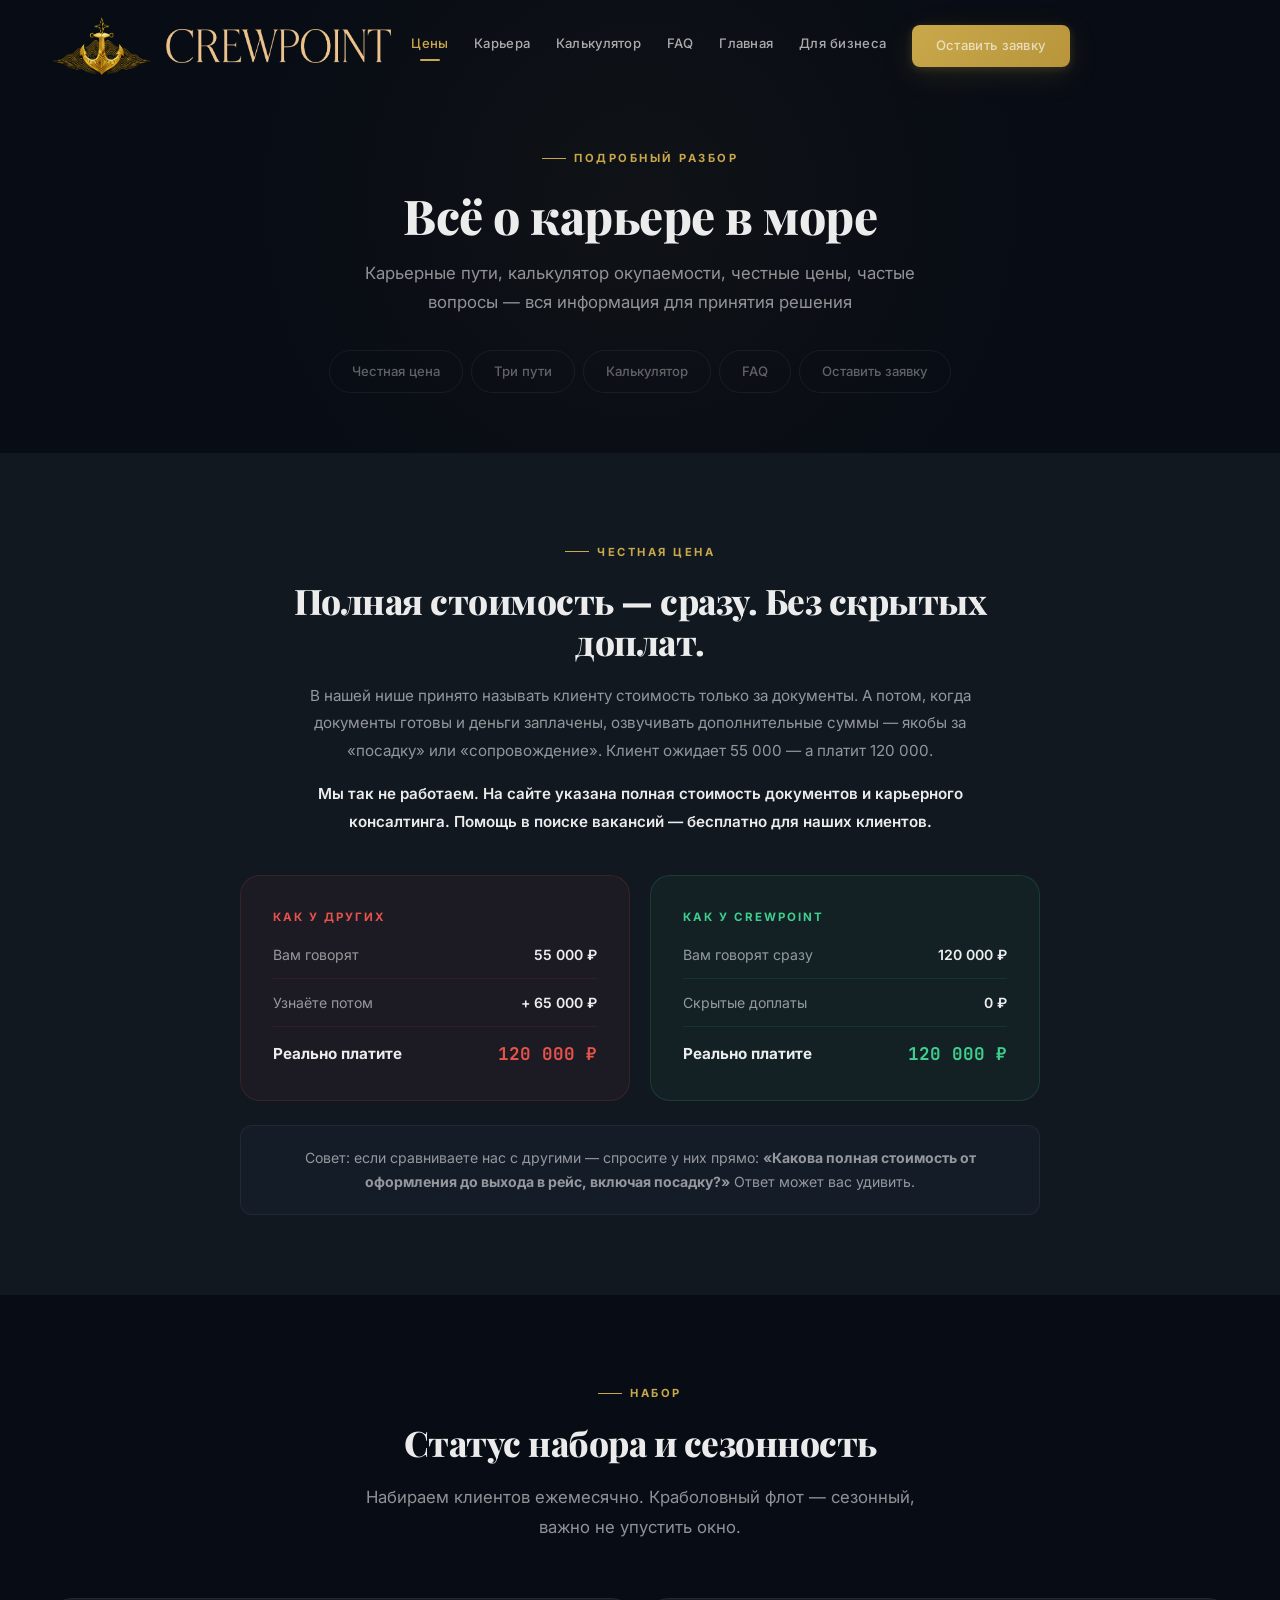
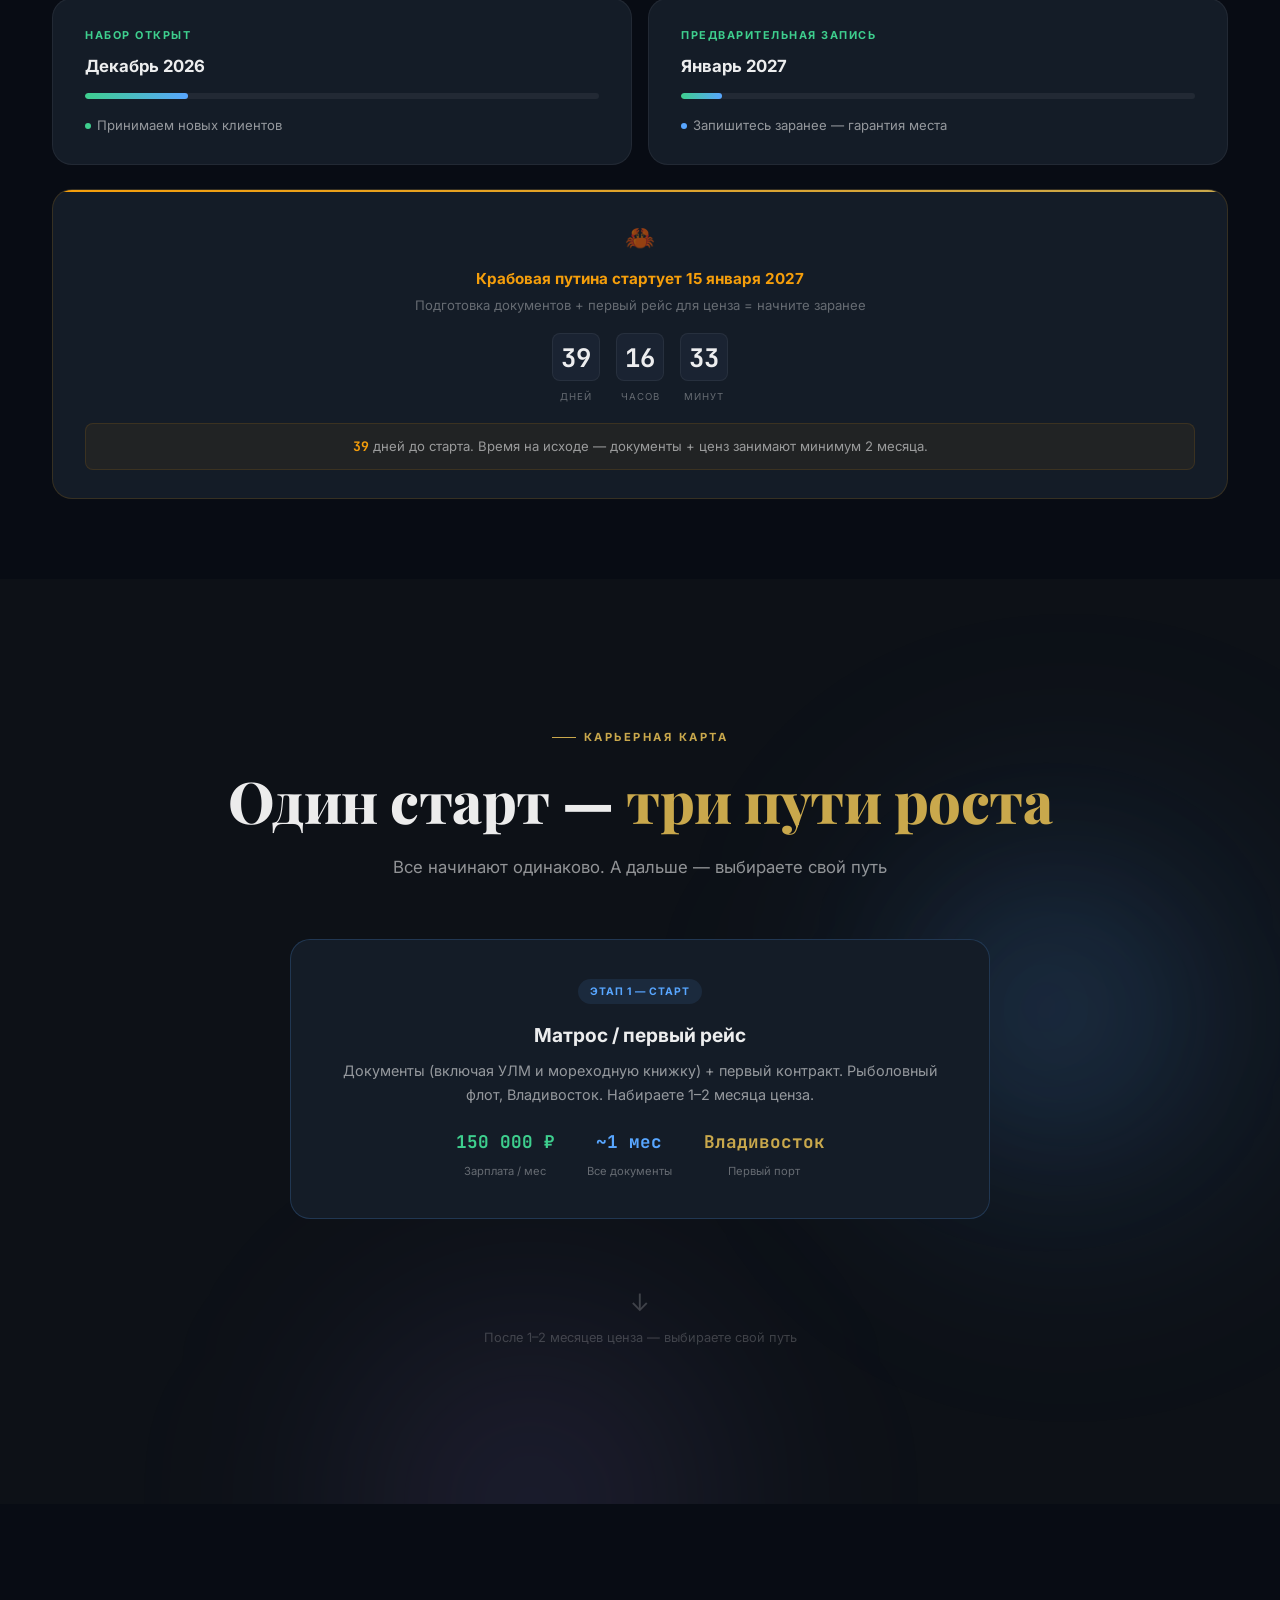
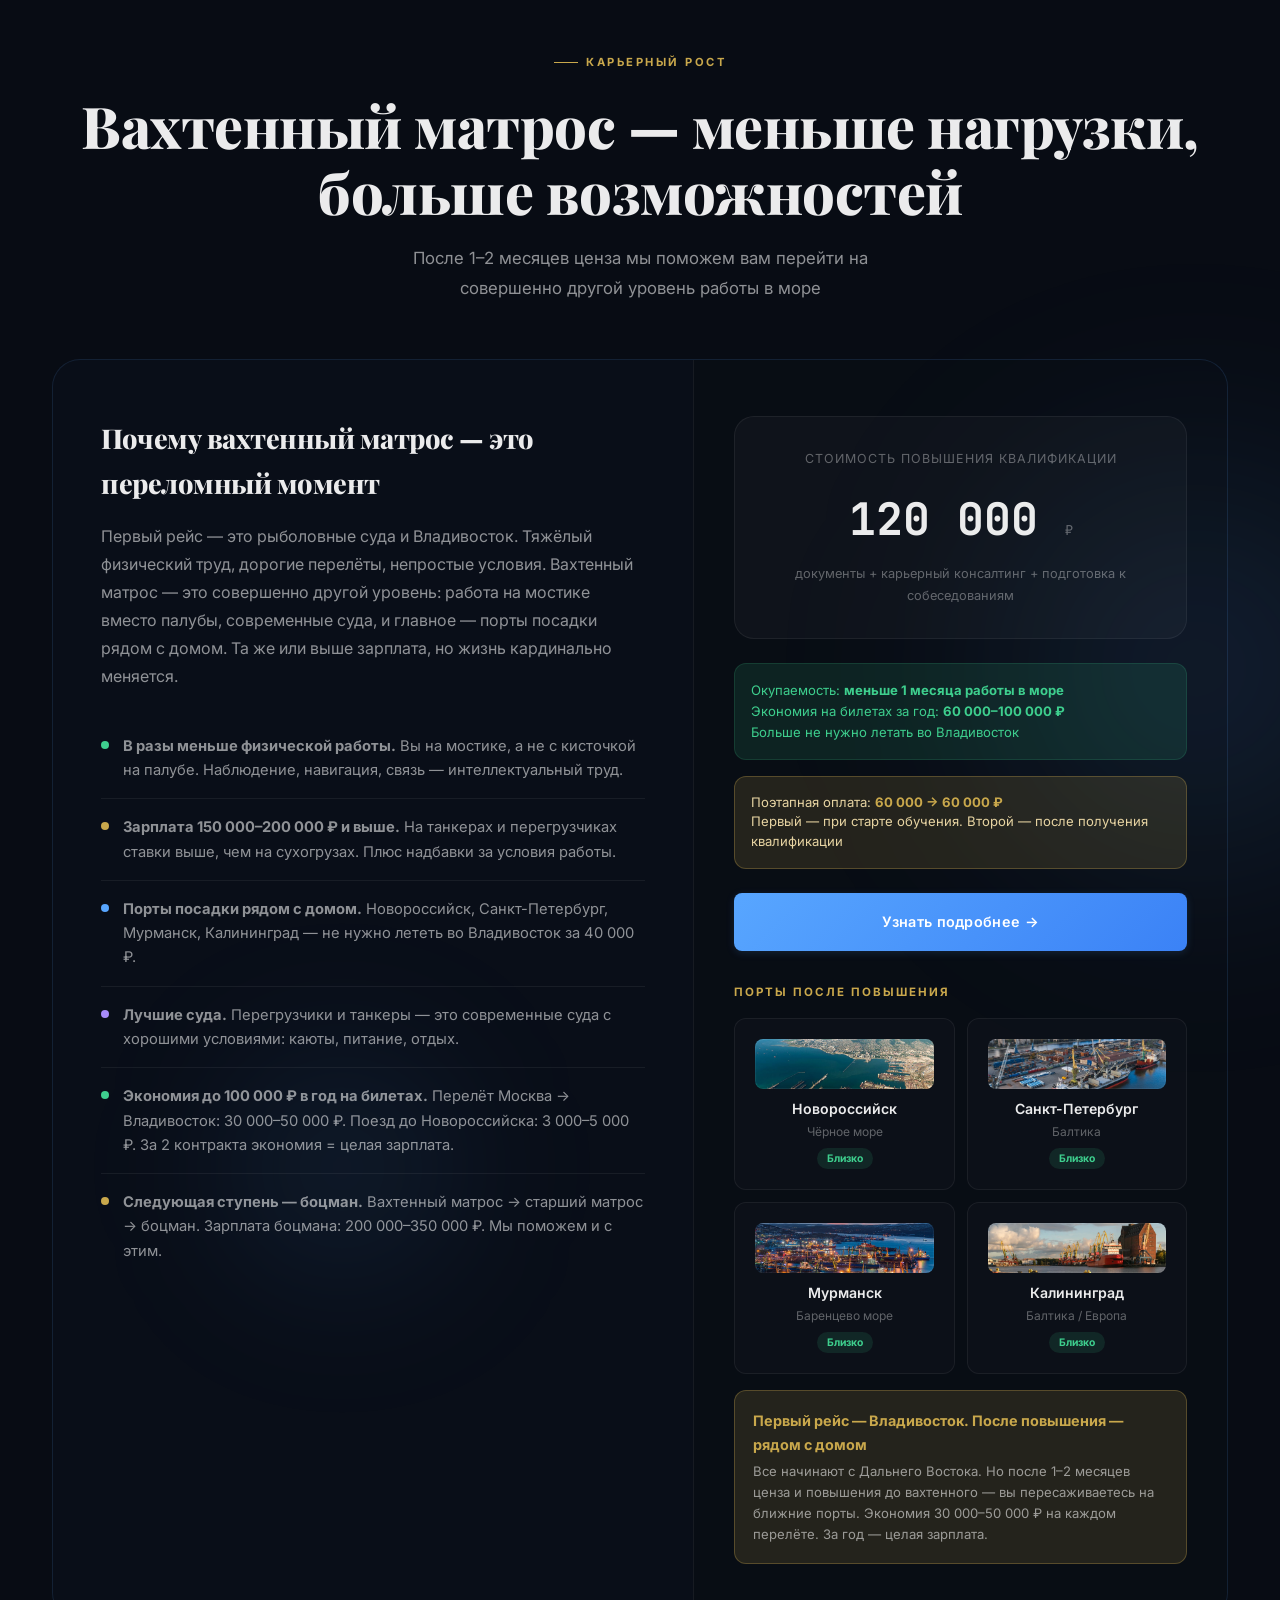
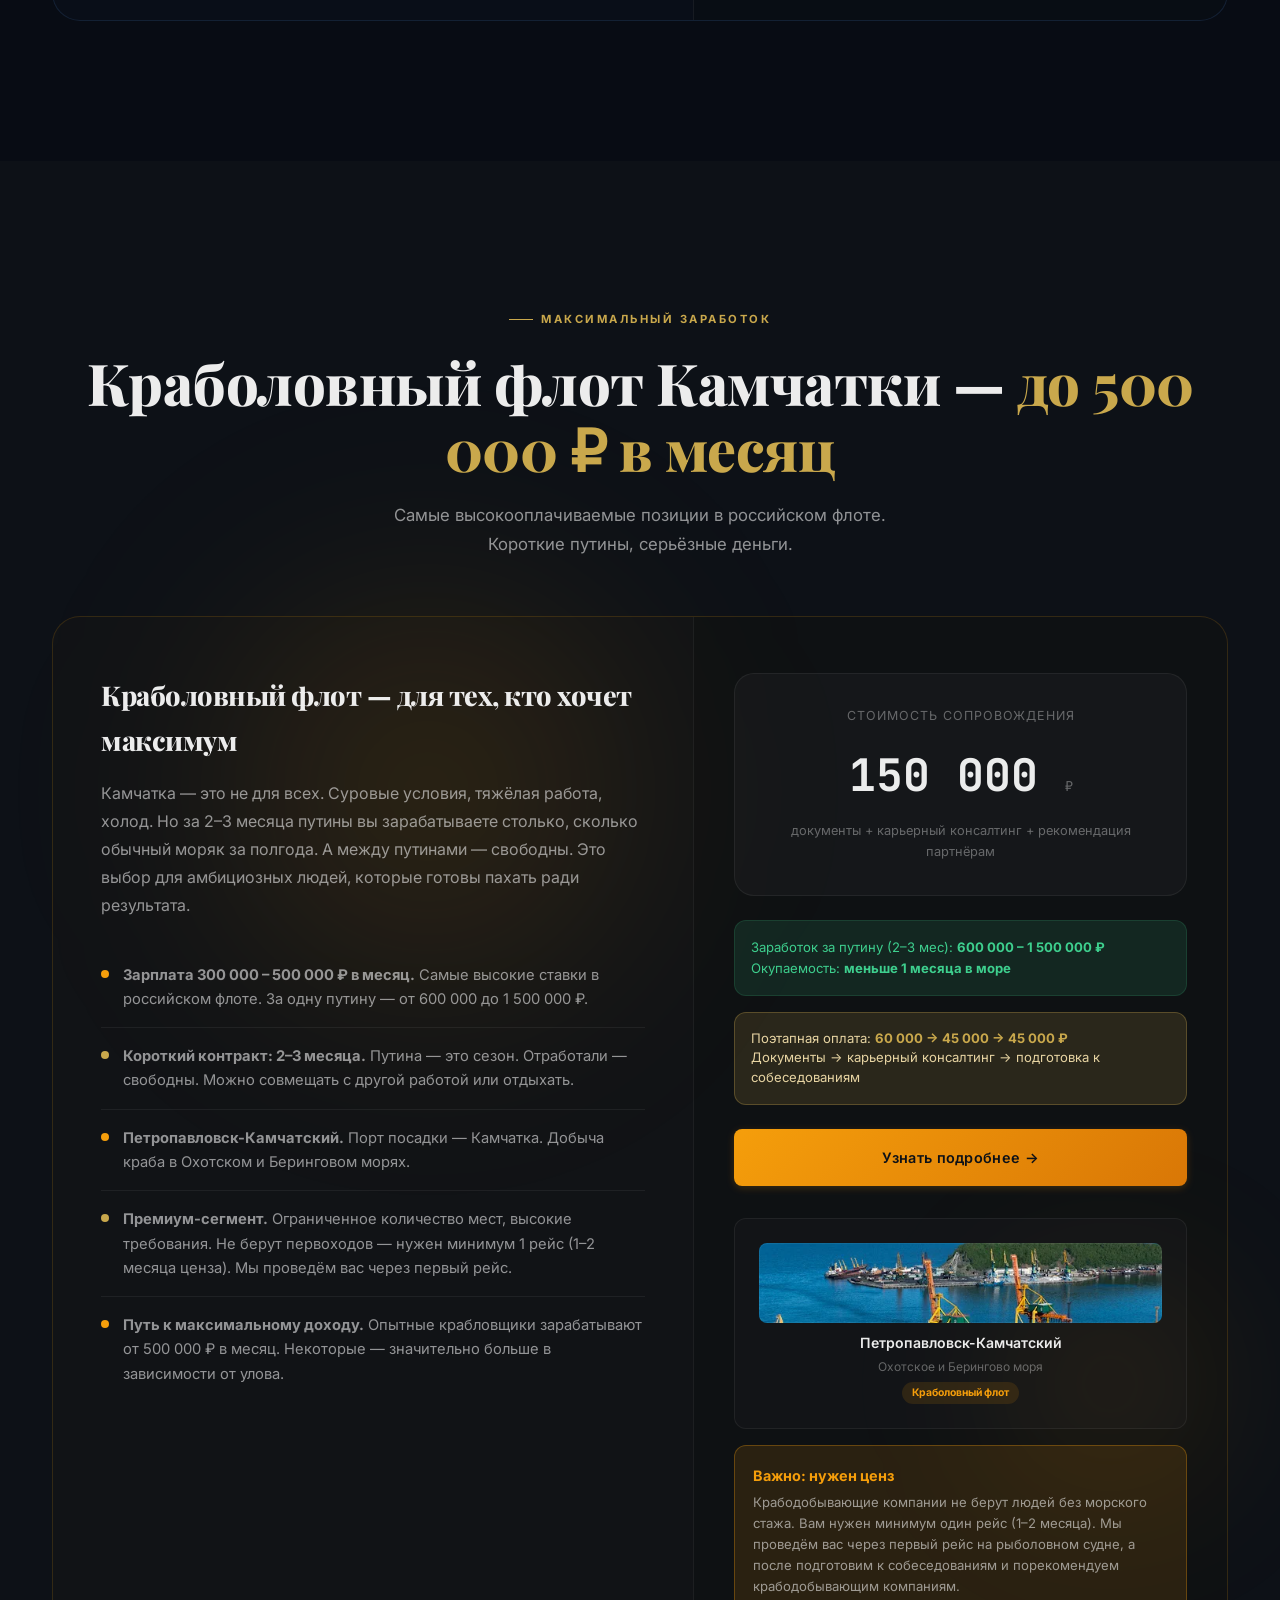
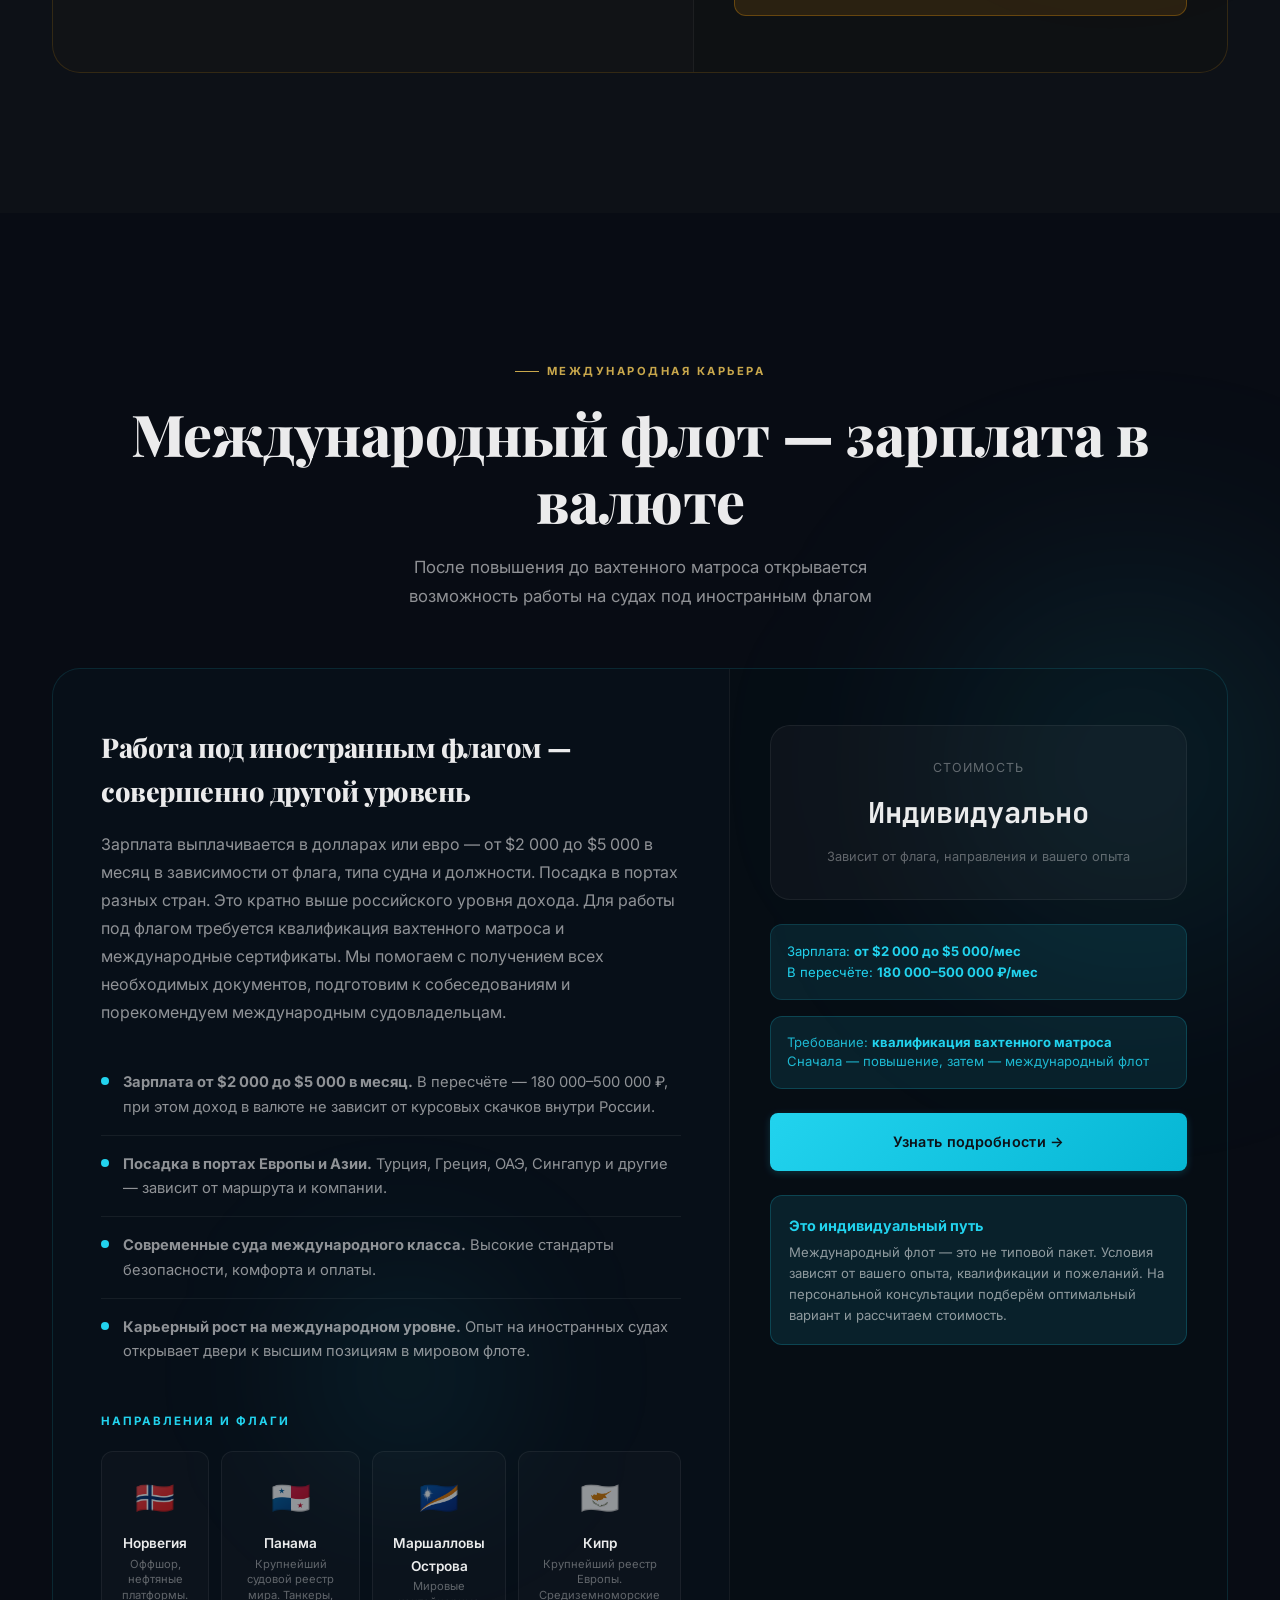
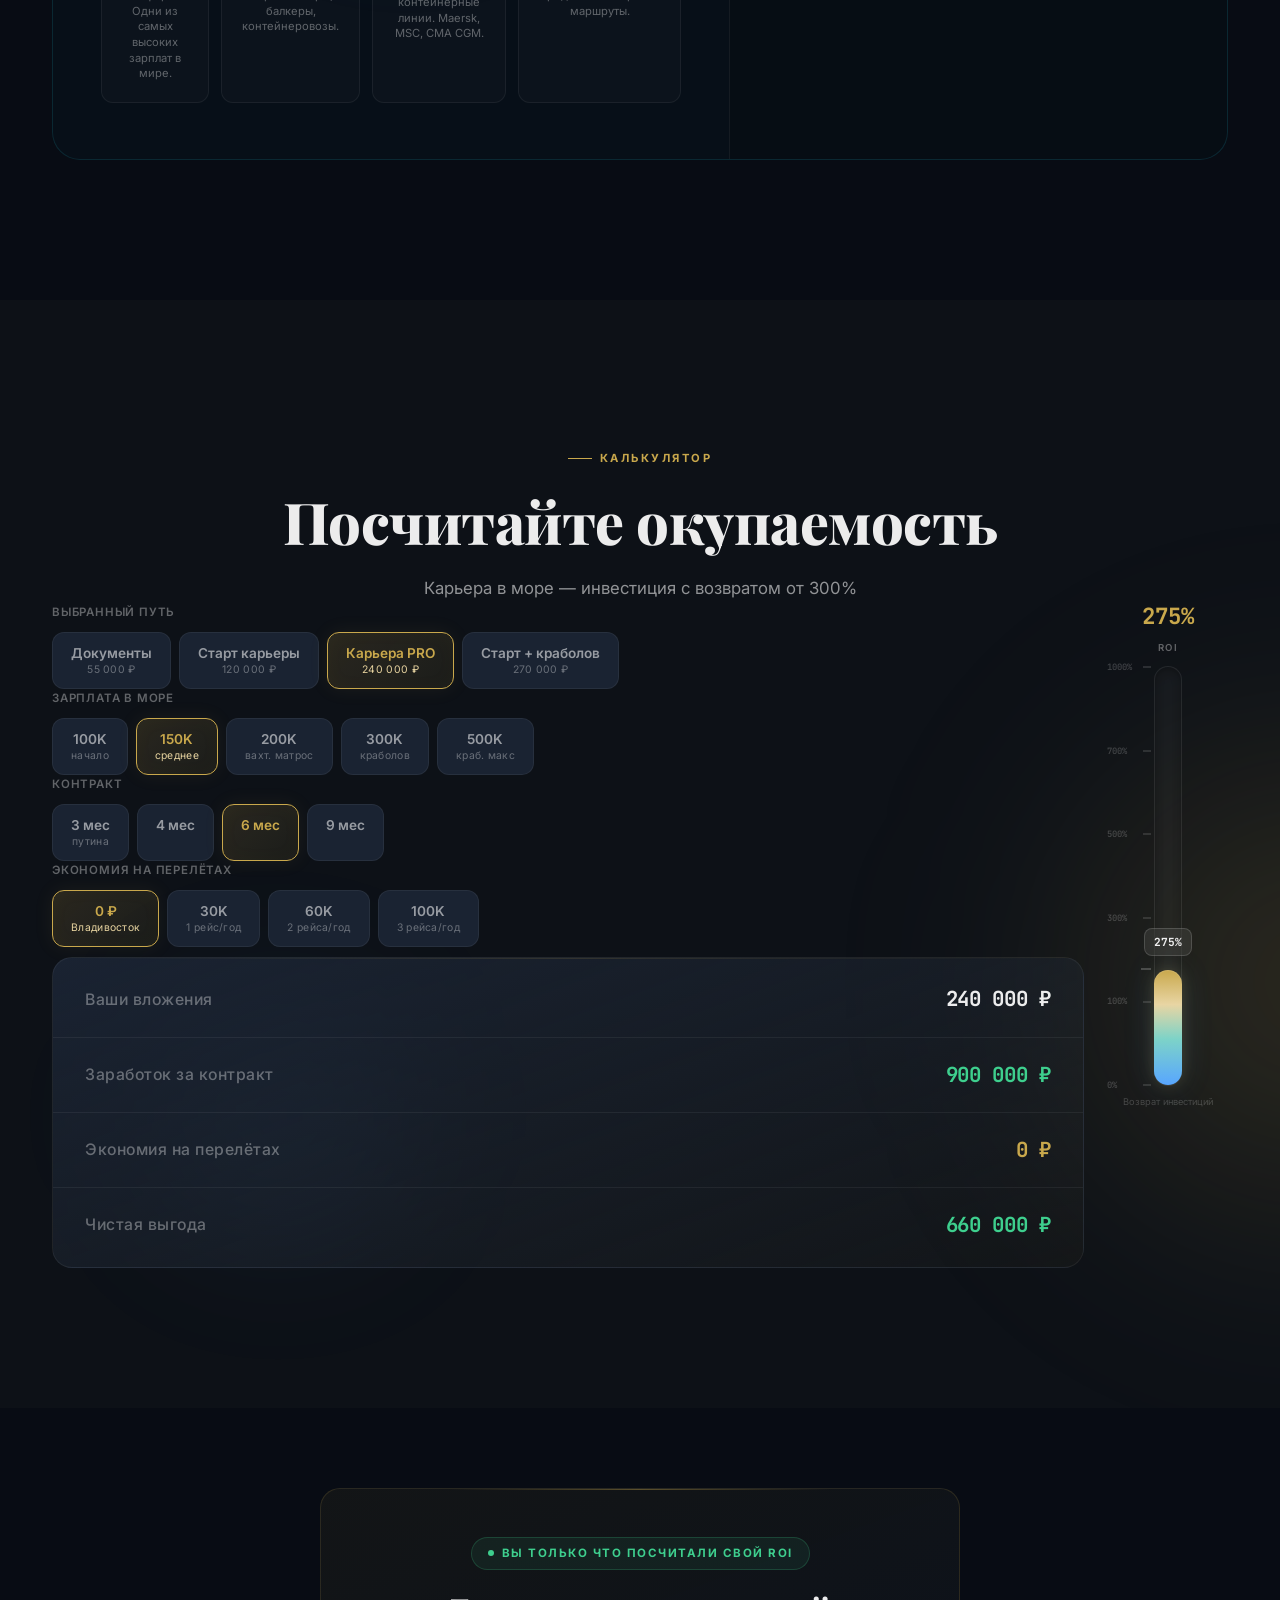
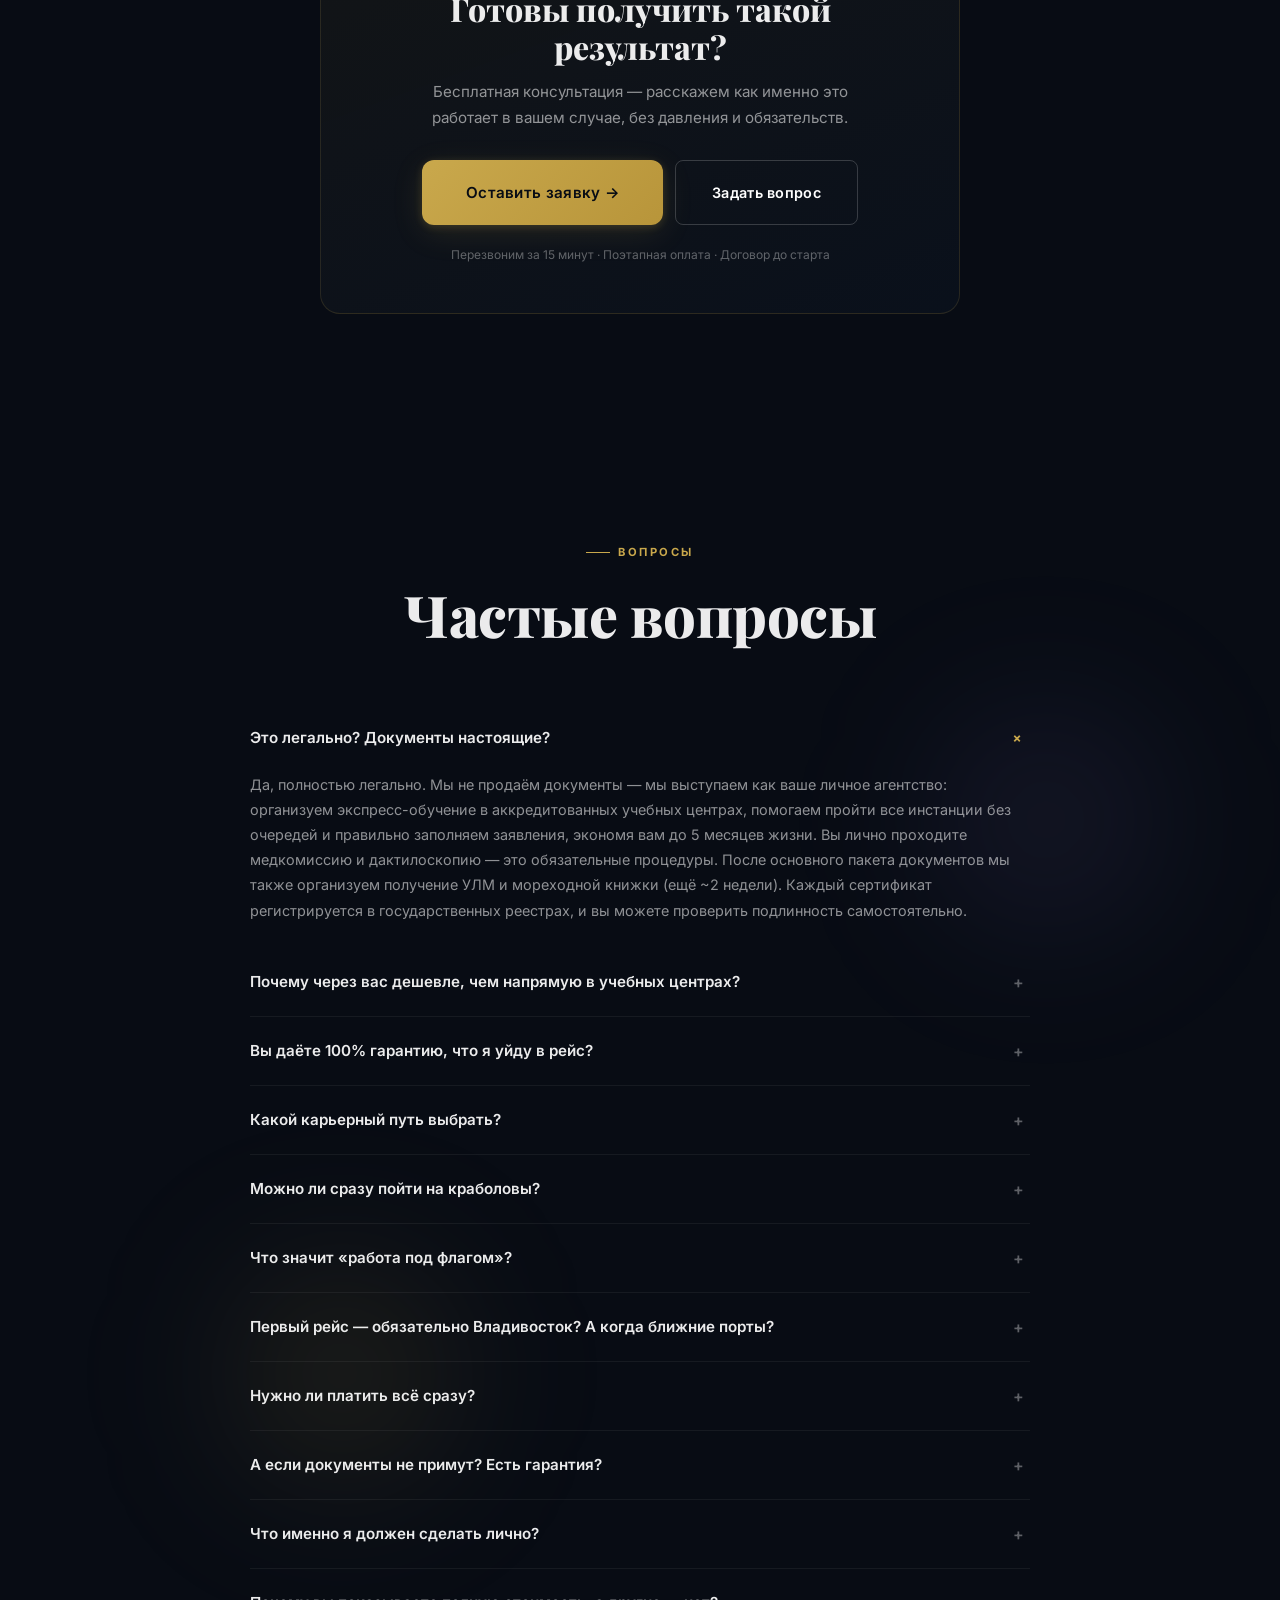
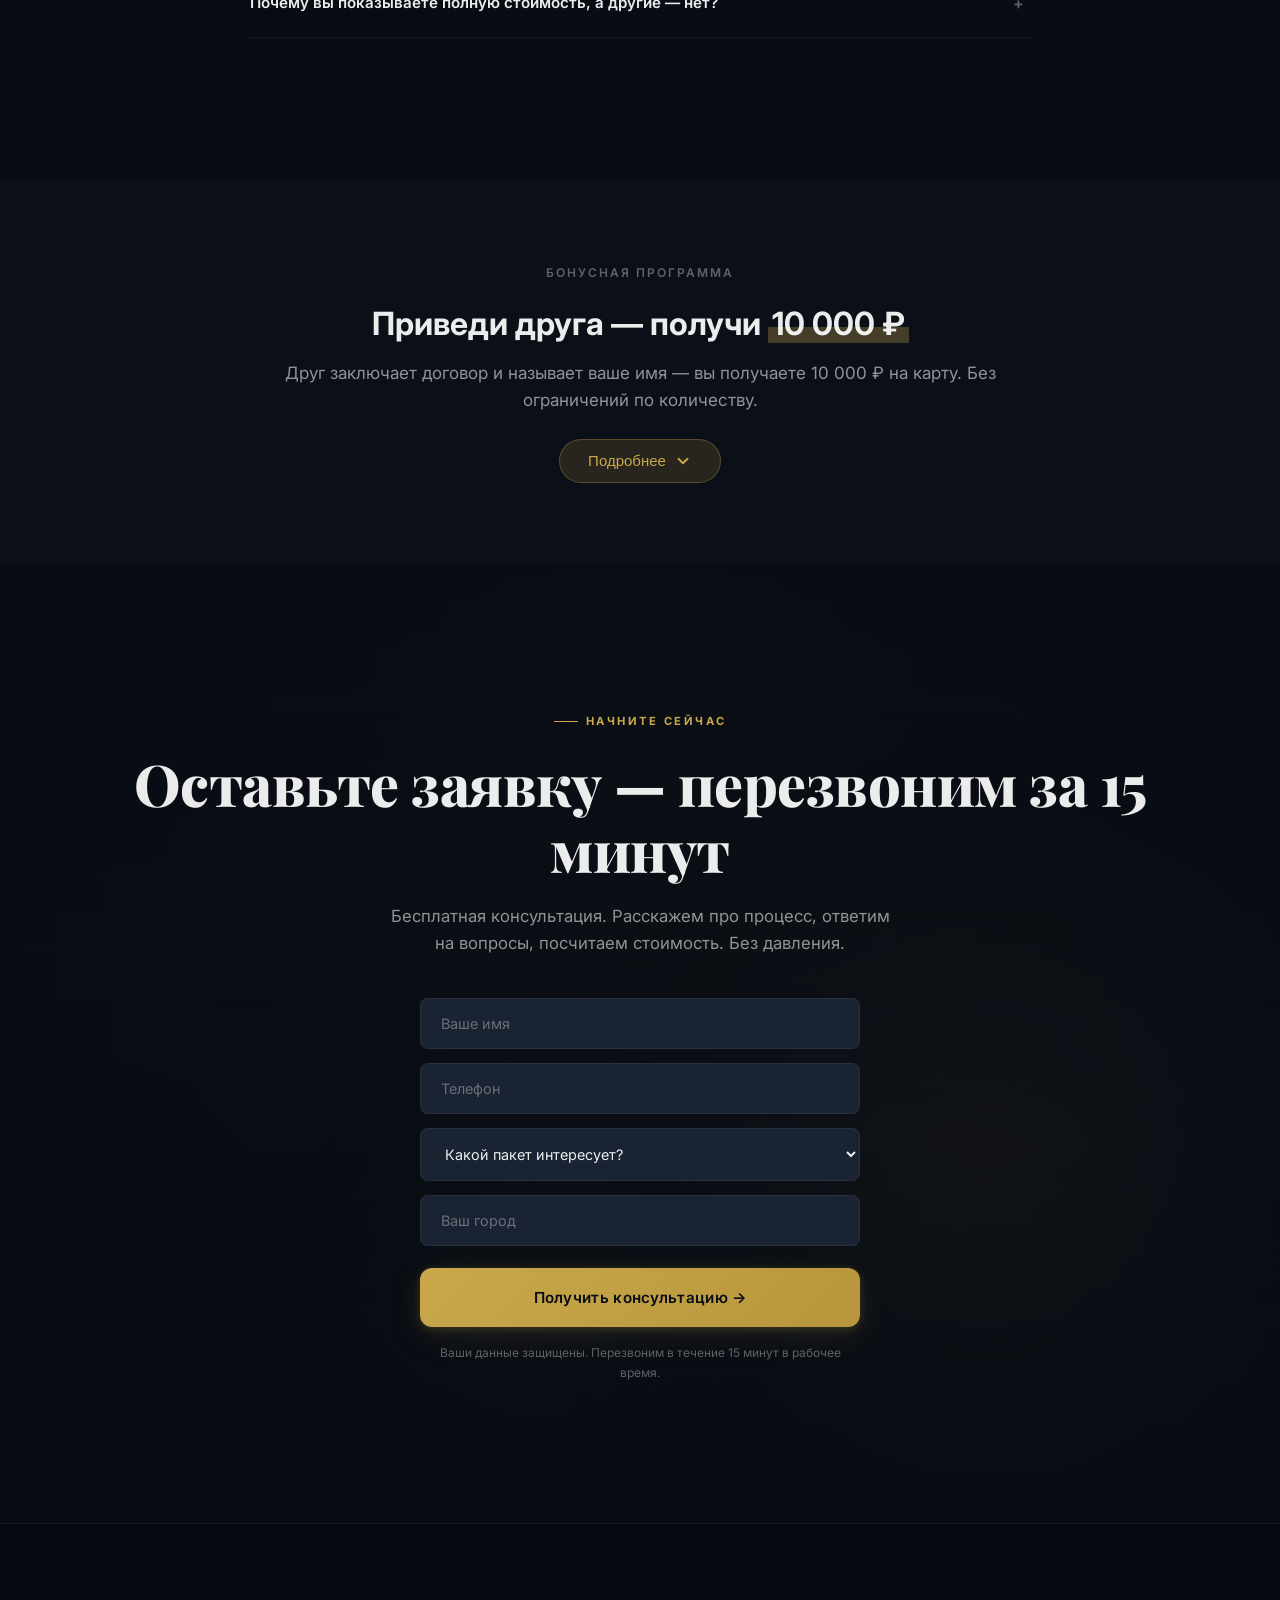
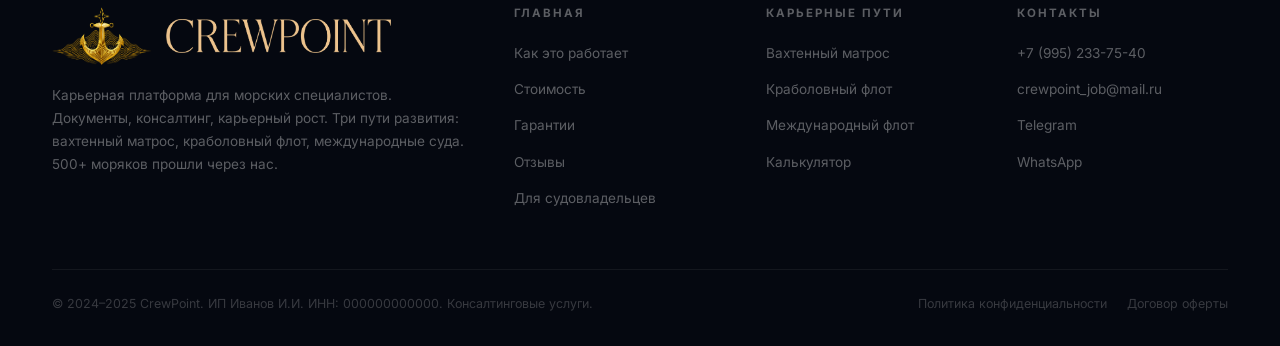
==== commit 9993da23: "Add files via upload" ====
--- a/details.html
+++ b/details.html
@@ -1,707 +1,393 @@
 <!DOCTYPE html>
 <html lang="ru">
 <head>
-    <meta charset="UTF-8">
-    <meta name="viewport" content="width=device-width, initial-scale=1.0">
-    <title>CrewPoint — Карьерные пути, калькулятор и FAQ | Подробный разбор</title>
-    <meta name="description" content="Подробный разбор карьерных путей в море: вахтенный матрос, краболовный флот Камчатки, международные суда. Калькулятор окупаемости, FAQ, честные цены.">
-    <meta name="theme-color" content="#080C14">
-    <meta name="color-scheme" content="dark">
-
-<!-- Open Graph -->
-<meta property="og:type" content="website">
-<meta property="og:url" content="https://dxlr24.github.io/crewpoint/details.html">
-<meta property="og:title" content="CrewPoint — Карьерные пути, калькулятор и FAQ">
-<meta property="og:description" content="Подробный разбор: вахтенный матрос, краболовный флот Камчатки, международные суда. Калькулятор окупаемости, честные цены, частые вопросы.">
-<meta property="og:image" content="https://dxlr24.github.io/crewpoint/assets/images/og-cover.png">
-<meta property="og:image:width" content="1200">
-<meta property="og:image:height" content="630">
-<meta property="og:locale" content="ru_RU">
-<meta property="og:site_name" content="CrewPoint">
-
-<meta name="twitter:card" content="summary_large_image">
-<meta name="twitter:title" content="CrewPoint — Карьерные пути и калькулятор">
-<meta name="twitter:description" content="Три карьерных пути в море. Калькулятор окупаемости. FAQ. Честные цены без скрытых доплат.">
-<meta name="twitter:image" content="https://dxlr24.github.io/crewpoint/assets/images/og-cover.png">
-
-    <link rel="icon" type="image/png" sizes="96x96" href="favicon-96x96.png">
-    <link rel="icon" type="image/x-icon" href="favicon.ico">
-    <link rel="apple-touch-icon" sizes="180x180" href="apple-touch-icon.png">
-    <link rel="manifest" href="site.webmanifest">
-    <link rel="preconnect" href="https://fonts.googleapis.com">
-    <link rel="preconnect" href="https://fonts.gstatic.com" crossorigin>
-    <link href="https://fonts.googleapis.com/css2?family=Inter:wght@400;500;600;700&family=Playfair+Display:wght@800&family=JetBrains+Mono:wght@700&display=swap" rel="stylesheet">
-    <link rel="stylesheet" href="assets/css/style.css">
-
-    <script type="application/ld+json">
-    {
-      "@context": "https://schema.org",
-      "@type": "FAQPage",
-      "mainEntity": [
-        {
-          "@type": "Question",
-          "name": "Это легально? Документы настоящие?",
-          "acceptedAnswer": {
-            "@type": "Answer",
-            "text": "Да, полностью легально. Мы организуем экспресс-обучение в аккредитованных учебных центрах. Каждый сертификат регистрируется в государственных реестрах."
-          }
-        },
-        {
-          "@type": "Question",
-          "name": "Почему через вас дешевле, чем напрямую в учебных центрах?",
-          "acceptedAnswer": {
-            "@type": "Answer",
-            "text": "Мы направляем в учебные центры большой поток клиентов ежемесячно и работаем на партнёрских условиях с оптовыми ценами."
-          }
-        },
-        {
-          "@type": "Question",
-          "name": "Вы даёте 100% гарантию, что я уйду в рейс?",
-          "acceptedAnswer": {
-            "@type": "Answer",
-            "text": "Мы подготовим вас к собеседованиям, составим профессиональное CV и порекомендуем проверенным компаниям-партнёрам. Помощь в поиске вакансий бесплатна для наших клиентов."
-          }
-        },
-        {
-          "@type": "Question",
-          "name": "Какой карьерный путь выбрать?",
-          "acceptedAnswer": {
-            "@type": "Answer",
-            "text": "Зависит от приоритетов. Комфорт — вахтенный матрос (150-200K). Максимальный заработок — краболовный флот Камчатки (300-500K). Международная карьера — суда под иностранным флагом ($2000-5000)."
-          }
-        },
-        {
-          "@type": "Question",
-          "name": "Нужно ли платить всё сразу?",
-          "acceptedAnswer": {
-            "@type": "Answer",
-            "text": "Нет. Мы работаем с поэтапной оплатой. Вы платите за документы и карьерный консалтинг по мере получения конкретного результата. Помощь в поиске вакансий — бесплатно."
-          }
-        }
-      ]
-    }
-    </script>
+<meta charset="UTF-8">
+<meta name="viewport" content="width=device-width, initial-scale=1.0">
+<title>CrewPoint — Карьерные пути, калькулятор и FAQ | Подробный разбор</title>
+<meta name="description" content="Подробный разбор карьерных путей в море: вахтенный матрос, краболовный флот Камчатки, международные суда. Калькулятор окупаемости, FAQ, честные цены.">
+<meta name="theme-color" content="#080C14"><meta name="color-scheme" content="dark">
+<meta property="og:type" content="website"><meta property="og:url" content="https://dxlr24.github.io/crewpoint/details.html"><meta property="og:title" content="CrewPoint — Карьерные пути, калькулятор и FAQ"><meta property="og:description" content="Подробный разбор: вахтенный матрос, краболовный флот Камчатки, международные суда. Калькулятор окупаемости, честные цены, частые вопросы."><meta property="og:image" content="https://dxlr24.github.io/crewpoint/assets/images/og-cover.png"><meta property="og:image:width" content="1200"><meta property="og:image:height" content="630"><meta property="og:locale" content="ru_RU"><meta property="og:site_name" content="CrewPoint">
+<meta name="twitter:card" content="summary_large_image"><meta name="twitter:title" content="CrewPoint — Карьерные пути и калькулятор"><meta name="twitter:description" content="Три карьерных пути в море. Калькулятор окупаемости. FAQ. Честные цены без скрытых доплат."><meta name="twitter:image" content="https://dxlr24.github.io/crewpoint/assets/images/og-cover.png">
+<link rel="icon" type="image/png" sizes="96x96" href="favicon-96x96.png"><link rel="icon" type="image/x-icon" href="favicon.ico"><link rel="apple-touch-icon" sizes="180x180" href="apple-touch-icon.png"><link rel="manifest" href="site.webmanifest">
+<link rel="preconnect" href="https://fonts.googleapis.com"><link rel="preconnect" href="https://fonts.gstatic.com" crossorigin>
+<link href="https://fonts.googleapis.com/css2?family=Inter:wght@400;500;600;700&family=Playfair+Display:wght@800&family=JetBrains+Mono:wght@700&display=swap" rel="stylesheet"><link rel="stylesheet" href="assets/css/style.css">
+<script type="application/ld+json">{"@context":"https://schema.org","@type":"FAQPage","mainEntity":[{"@type":"Question","name":"Это легально? Документы настоящие?","acceptedAnswer":{"@type":"Answer","text":"Да, полностью легально. Мы организуем экспресс-обучение в аккредитованных учебных центрах. Каждый сертификат регистрируется в государственных реестрах."}},{"@type":"Question","name":"Почему через вас дешевле, чем напрямую в учебных центрах?","acceptedAnswer":{"@type":"Answer","text":"Мы направляем в учебные центры большой поток клиентов ежемесячно и работаем на партнёрских условиях с оптовыми ценами."}},{"@type":"Question","name":"Вы даёте 100% гарантию, что я уйду в рейс?","acceptedAnswer":{"@type":"Answer","text":"Мы подготовим вас к собеседованиям, составим профессиональное CV и порекомендуем проверенным компаниям-партнёрам. Помощь в поиске вакансий бесплатна для наших клиентов."}},{"@type":"Question","name":"Какой карьерный путь выбрать?","acceptedAnswer":{"@type":"Answer","text":"Зависит от приоритетов. Комфорт — вахтенный матрос (150-200K). Максимальный заработок — краболовный флот Камчатки (300-500K). Международная карьера — суда под иностранным флагом ($2000-5000)."}},{"@type":"Question","name":"Нужно ли платить всё сразу?","acceptedAnswer":{"@type":"Answer","text":"Нет. Мы работаем с поэтапной оплатой. Вы платите за документы и карьерный консалтинг по мере получения конкретного результата. Помощь в поиске вакансий — бесплатно."}}]}</script>
 </head>
 <body>
 
 <!-- ═══════════════════════════════════
      HEADER
      ═══════════════════════════════════ -->
+
 <header class="header" id="header">
-    <div class="container">
-        <a href="index.html" class="logo">
-            <img src="assets/images/logo-anchor.png" alt="CrewPoint" class="logo-icon" width="54" height="54">
-            <img src="assets/images/logo-text.png" alt="CrewPoint" class="logo-name" height="28">
-        </a>
-<nav class="nav">
-    <a href="#transparency">Цены</a>
-    <a href="#career-paths">Карьера</a>
-    <a href="#calc">Калькулятор</a>
-    <a href="#faq">FAQ</a>
-    <a href="index.html">Главная</a>
-    <a href="for-owners.html">Для бизнеса</a>
-    <a href="#form" class="btn btn--gold btn--sm">Оставить заявку</a>
-</nav>
-        <button class="burger" id="burgerBtn" aria-label="Открыть меню" aria-expanded="false"><span></span><span></span><span></span></button>
-    </div>
+<div class="container">
+<a href="index.html" class="logo"><img src="assets/images/logo-anchor.png" alt="CrewPoint" class="logo-icon" width="54" height="54"><img src="assets/images/logo-text.png" alt="CrewPoint" class="logo-name" height="28"></a>
+<nav class="nav"><a href="#transparency">Цены</a><a href="#career-paths">Карьера</a><a href="#calc">Калькулятор</a><a href="#faq">FAQ</a><a href="index.html">Главная</a><a href="for-owners.html">Для бизнеса</a><a href="#form" class="btn btn--gold btn--sm">Оставить заявку</a></nav>
+<button class="burger" id="burgerBtn" aria-label="Открыть меню" aria-expanded="false"><span></span><span></span><span></span></button>
+</div>
 </header>
-
-<div class="mobile-menu" id="mobileMenu">
-    <a href="#transparency">Честная цена</a>
-    <a href="#career-paths">Карьерная карта</a>
-    <a href="#calc">Калькулятор</a>
-    <a href="#faq">FAQ</a>
-    <a href="index.html">Главная</a>
-    <a href="for-owners.html">Для бизнеса</a>
-    <a href="#form" class="btn btn--gold">Оставить заявку</a>
-</div>
+<div class="mobile-menu" id="mobileMenu"><a href="#transparency">Честная цена</a><a href="#career-paths">Карьерная карта</a><a href="#calc">Калькулятор</a><a href="#faq">FAQ</a><a href="index.html">Главная</a><a href="for-owners.html">Для бизнеса</a><a href="#form" class="btn btn--gold">Оставить заявку</a></div>
 
 <!-- ═══════════════════════════════════
      MINI HERO
      ═══════════════════════════════════ -->
+
 <section class="mini-hero bg-dark text-center">
-    <div class="container">
-        <span class="label">Подробный разбор</span>
-        <h1>Всё о карьере в <span class="accent">море</span></h1>
-        <p>Карьерные пути, калькулятор окупаемости, честные цены, частые вопросы — вся информация для принятия решения</p>
-        <div class="mini-hero-nav">
-            <a href="#transparency">Честная цена</a>
-            <a href="#career-paths">Три пути</a>
-            <a href="#calc">Калькулятор</a>
-            <a href="#faq">FAQ</a>
-            <a href="#form">Оставить заявку</a>
-        </div>
-    </div>
+<div class="container">
+<span class="label">Подробный разбор</span><h1>Всё о карьере в <span class="accent">море</span></h1><p>Карьерные пути, калькулятор окупаемости, честные цены, частые вопросы — вся информация для принятия решения</p>
+<div class="mini-hero-nav"><a href="#transparency">Честная цена</a><a href="#career-paths">Три пути</a><a href="#calc">Калькулятор</a><a href="#faq">FAQ</a><a href="#form">Оставить заявку</a></div>
+</div>
 </section>
 
 <!-- ═══════════════════════════════════
      TRANSPARENCY
      ═══════════════════════════════════ -->
+
 <section class="section section--sm bg-panel" id="transparency">
-    <div class="container">
-        <div class="reveal text-center transparency-wrap">
-            <span class="label">Честная цена</span>
-            <h2 class="title title--sm">Полная стоимость — сразу. Без скрытых доплат.</h2>
-            <p class="transparency-desc">В нашей нише принято называть клиенту стоимость только за документы. А потом, когда документы готовы и деньги заплачены, озвучивать дополнительные суммы — якобы за «посадку» или «сопровождение». Клиент ожидает 55 000 — а платит 120 000.</p>
+<div class="container">
+<div class="reveal text-center transparency-wrap">
+<span class="label">Честная цена</span><h2 class="title title--sm">Полная стоимость — сразу. Без скрытых доплат.</h2>
+<p class="transparency-desc">В нашей нише принято называть клиенту стоимость только за документы. А потом, когда документы готовы и деньги заплачены, озвучивать дополнительные суммы — якобы за «посадку» или «сопровождение». Клиент ожидает 55 000 — а платит 120 000.</p>
 <p class="transparency-desc transparency-desc--bold">Мы так не работаем. На сайте указана полная стоимость документов и карьерного консалтинга. Помощь в поиске вакансий — бесплатно для наших клиентов.</p>
-        </div>
-        <div class="reveal transparency-compare">
-            <div class="transparency-grid">
-                <div class="t-card t-card--bad">
-                    <div class="t-heading text-red">Как у других</div>
-                    <div class="t-rows">
-                        <div class="t-row t-row--line t-row--line-bad"><span class="t-text">Вам говорят</span><span class="t-value">55 000 ₽</span></div>
-                        <div class="t-row t-row--line t-row--line-bad"><span class="t-text text-red">Узнаёте потом</span><span class="t-value text-red">+ 65 000 ₽</span></div>
-                        <div class="t-row"><span class="t-total">Реально платите</span><span class="t-total-mono text-red">120 000 ₽</span></div>
-                    </div>
-                </div>
-                <div class="t-card t-card--good">
-                    <div class="t-heading text-green">Как у CrewPoint</div>
-                    <div class="t-rows">
-                        <div class="t-row t-row--line t-row--line-good"><span class="t-text">Вам говорят сразу</span><span class="t-value">120 000 ₽</span></div>
-                        <div class="t-row t-row--line t-row--line-good"><span class="t-text text-green">Скрытые доплаты</span><span class="t-value text-green">0 ₽</span></div>
-                        <div class="t-row"><span class="t-total">Реально платите</span><span class="t-total-mono text-green">120 000 ₽</span></div>
-                    </div>
-                </div>
-            </div>
-            <div class="transparency-advice reveal">
-                <p>Совет: если сравниваете нас с другими — спросите у них прямо: <strong>«Какова полная стоимость от оформления до выхода в рейс, включая посадку?»</strong> Ответ может вас удивить.</p>
-            </div>
-        </div>
-    </div>
+</div>
+<div class="reveal transparency-compare">
+<div class="transparency-grid">
+<div class="t-card t-card--bad"><div class="t-heading text-red">Как у других</div><div class="t-rows"><div class="t-row t-row--line t-row--line-bad"><span class="t-text">Вам говорят</span><span class="t-value">55 000 ₽</span></div><div class="t-row t-row--line t-row--line-bad"><span class="t-text text-red">Узнаёте потом</span><span class="t-value text-red">+ 65 000 ₽</span></div><div class="t-row"><span class="t-total">Реально платите</span><span class="t-total-mono text-red">120 000 ₽</span></div></div></div>
+<div class="t-card t-card--good"><div class="t-heading text-green">Как у CrewPoint</div><div class="t-rows"><div class="t-row t-row--line t-row--line-good"><span class="t-text">Вам говорят сразу</span><span class="t-value">120 000 ₽</span></div><div class="t-row t-row--line t-row--line-good"><span class="t-text text-green">Скрытые доплаты</span><span class="t-value text-green">0 ₽</span></div><div class="t-row"><span class="t-total">Реально платите</span><span class="t-total-mono text-green">120 000 ₽</span></div></div></div>
+</div>
+<div class="transparency-advice reveal"><p>Совет: если сравниваете нас с другими — спросите у них прямо: <strong>«Какова полная стоимость от оформления до выхода в рейс, включая посадку?»</strong> Ответ может вас удивить.</p></div>
+</div>
+</div>
 </section>
 
 <!-- ═══════════════════════════════════
      НАБОР И СЕЗОННОСТЬ
      ═══════════════════════════════════ -->
+
 <section class="section section--sm bg-dark">
-    <div class="container">
-        <div class="reveal text-center">
-            <span class="label">Набор</span>
-            <h2 class="title title--sm">Статус набора и сезонность</h2>
-            <p class="subtitle">Набираем клиентов ежемесячно. Краболовный флот — сезонный, важно не упустить окно.</p>
-        </div>
-        <div class="cohort-banner reveal">
-            <div class="cohort-card" id="cohortCurrent"></div>
-            <div class="cohort-card" id="cohortNext"></div>
-        </div>
-        <div class="season-box reveal" id="seasonBox"></div>
-    </div>
+<div class="container">
+<div class="reveal text-center"><span class="label">Набор</span><h2 class="title title--sm">Статус набора и сезонность</h2><p class="subtitle">Набираем клиентов ежемесячно. Краболовный флот — сезонный, важно не упустить окно.</p></div>
+<div class="cohort-banner reveal"><div class="cohort-card" id="cohortCurrent"></div><div class="cohort-card" id="cohortNext"></div></div>
+<div class="season-box reveal" id="seasonBox"></div>
+</div>
 </section>
 
 <!-- ═══════════════════════════════════
      CAREER PATHS — DETAILED
      ═══════════════════════════════════ -->
+
 <section class="section bg-navy" id="career-paths">
-    <div class="container">
-        <div class="reveal text-center">
-            <span class="label">Карьерная карта</span>
-            <h2 class="title">Один старт — <span class="accent">три пути роста</span></h2>
-            <p class="subtitle">Все начинают одинаково. А дальше — выбираете свой путь</p>
-        </div>
-        <div class="career-map reveal">
-            <div class="career-start">
-                <span class="branch-badge badge-blue">Этап 1 — Старт</span>
-                <h3>Матрос / первый рейс</h3>
-                <p>Документы (включая УЛМ и мореходную книжку) + первый контракт. Рыболовный флот, Владивосток. Набираете 1–2 месяца ценза.</p>
-                <div class="stage-stats">
-                    <div class="s-stat"><span class="s-val text-green">150 000 ₽</span><span class="s-lbl">Зарплата / мес</span></div>
-                    <div class="s-stat"><span class="s-val text-blue">~1 мес</span><span class="s-lbl">Все документы</span></div>
-                    <div class="s-stat"><span class="s-val text-gold">Владивосток</span><span class="s-lbl">Первый порт</span></div>
-                </div>
-            </div>
-            <div class="career-arrow-center"><span>&#8595;</span>После 1–2 месяцев ценза — выбираете свой путь</div>
-        </div>
-    </div>
+<div class="container">
+<div class="reveal text-center"><span class="label">Карьерная карта</span><h2 class="title">Один старт — <span class="accent">три пути роста</span></h2><p class="subtitle">Все начинают одинаково. А дальше — выбираете свой путь</p></div>
+<div class="career-map reveal">
+<div class="career-start">
+<span class="branch-badge badge-blue">Этап 1 — Старт</span><h3>Матрос / первый рейс</h3><p>Документы (включая УЛМ и мореходную книжку) + первый контракт. Рыболовный флот, Владивосток. Набираете 1–2 месяца ценза.</p>
+<div class="stage-stats"><div class="s-stat"><span class="s-val text-green">150 000 ₽</span><span class="s-lbl">Зарплата / мес</span></div><div class="s-stat"><span class="s-val text-blue">~1 мес</span><span class="s-lbl">Все документы</span></div><div class="s-stat"><span class="s-val text-gold">Владивосток</span><span class="s-lbl">Первый порт</span></div></div>
+</div>
+<div class="career-arrow-center"><span>&#8595;</span>После 1–2 месяцев ценза — выбираете свой путь</div>
+</div>
+</div>
 </section>
 
 <!-- ═══════════════════════════════════
      PATH COMFORT
      ═══════════════════════════════════ -->
+
 <section class="section bg-dark" id="path-comfort">
-    <div class="container">
-        <div class="reveal text-center">
-            <span class="label">Карьерный рост</span>
-            <h2 class="title">Вахтенный матрос — меньше нагрузки, больше возможностей</h2>
-            <p class="subtitle">После 1–2 месяцев ценза мы поможем вам перейти на совершенно другой уровень работы в море</p>
-        </div>
-        <div class="path-box path-box--blue reveal">
-            <div class="path-inner">
-                <div class="path-content">
-                    <h3>Почему вахтенный матрос — это переломный момент</h3>
-                    <p class="p-desc">Первый рейс — это рыболовные суда и Владивосток. Тяжёлый физический труд, дорогие перелёты, непростые условия. Вахтенный матрос — это совершенно другой уровень: работа на мостике вместо палубы, современные суда, и главное — порты посадки рядом с домом. Та же или выше зарплата, но жизнь кардинально меняется.</p>
-                    <ul class="path-benefits">
-                        <li><span class="bdot bdot-green"></span><div><strong>В разы меньше физической работы.</strong> Вы на мостике, а не с кисточкой на палубе. Наблюдение, навигация, связь — интеллектуальный труд.</div></li>
-                        <li><span class="bdot bdot-gold"></span><div><strong>Зарплата 150 000–200 000 ₽ и выше.</strong> На танкерах и перегрузчиках ставки выше, чем на сухогрузах. Плюс надбавки за условия работы.</div></li>
-                        <li><span class="bdot bdot-blue"></span><div><strong>Порты посадки рядом с домом.</strong> Новороссийск, Санкт-Петербург, Мурманск, Калининград — не нужно лететь во Владивосток за 40 000 ₽.</div></li>
-                        <li><span class="bdot bdot-purple"></span><div><strong>Лучшие суда.</strong> Перегрузчики и танкеры — это современные суда с хорошими условиями: каюты, питание, отдых.</div></li>
-                        <li><span class="bdot bdot-green"></span><div><strong>Экономия до 100 000 ₽ в год на билетах.</strong> Перелёт Москва → Владивосток: 30 000–50 000 ₽. Поезд до Новороссийска: 3 000–5 000 ₽. За 2 контракта экономия = целая зарплата.</div></li>
-                        <li><span class="bdot bdot-gold"></span><div><strong>Следующая ступень — боцман.</strong> Вахтенный матрос → старший матрос → боцман. Зарплата боцмана: 200 000–350 000 ₽. Мы поможем и с этим.</div></li>
-                    </ul>
-                </div>
-                <div class="path-sidebar">
-                    <div class="price-box"><p class="price-label">Стоимость повышения квалификации</p><div class="price-value">120 000 <span>₽</span></div><p class="price-note">документы + карьерный консалтинг + подготовка к собеседованиям</p></div>
-                    <div class="roi-box"><p>Окупаемость: <strong>меньше 1 месяца работы в море</strong></p><p>Экономия на билетах за год: <strong>60 000–100 000 ₽</strong></p><p>Больше не нужно летать во Владивосток</p></div>
-                    <div class="inst-box">
-                        <p>Поэтапная оплата: <strong>60 000 → 60 000 ₽</strong></p>
-                        <p>Первый — при старте обучения. Второй — после получения квалификации</p>
-                    </div>
-                    <a href="#form" class="btn btn--primary btn--full">Узнать подробнее &rarr;</a>
-                    <p class="geo-title">Порты после повышения</p>
-                    <div class="geo-grid">
-                        <div class="geo-card"><div class="geo-card-img photo-frame"><img src="assets/images/port-novorossiysk.webp" alt="Новороссийск" class="photo" loading="lazy" width="300" height="100" decoding="async"></div><h4>Новороссийск</h4><p>Чёрное море</p><span class="geo-tag">Близко</span></div>
-                        <div class="geo-card"><div class="geo-card-img photo-frame"><img src="assets/images/port-spb.webp" alt="Санкт-Петербург" class="photo" loading="lazy" width="300" height="100" decoding="async"></div><h4>Санкт-Петербург</h4><p>Балтика</p><span class="geo-tag">Близко</span></div>
-                        <div class="geo-card"><div class="geo-card-img photo-frame"><img src="assets/images/port-murmansk.webp" alt="Мурманск" class="photo" loading="lazy" width="300" height="100" decoding="async"></div><h4>Мурманск</h4><p>Баренцево море</p><span class="geo-tag">Близко</span></div>
-                        <div class="geo-card"><div class="geo-card-img photo-frame"><img src="assets/images/port-kaliningrad.webp" alt="Калининград" class="photo" loading="lazy" width="300" height="100" decoding="async"></div><h4>Калининград</h4><p>Балтика / Европа</p><span class="geo-tag">Близко</span></div>
-                    </div>
-                    <div class="geo-saving"><h4>Первый рейс — Владивосток. После повышения — рядом с домом</h4><p>Все начинают с Дальнего Востока. Но после 1–2 месяцев ценза и повышения до вахтенного — вы пересаживаетесь на ближние порты. Экономия 30 000–50 000 ₽ на каждом перелёте. За год — целая зарплата.</p></div>
-                </div>
-            </div>
-        </div>
-    </div>
+<div class="container">
+<div class="reveal text-center"><span class="label">Карьерный рост</span><h2 class="title">Вахтенный матрос — меньше нагрузки, больше возможностей</h2><p class="subtitle">После 1–2 месяцев ценза мы поможем вам перейти на совершенно другой уровень работы в море</p></div>
+<div class="path-box path-box--blue reveal">
+<div class="path-inner">
+<div class="path-content">
+<h3>Почему вахтенный матрос — это переломный момент</h3>
+<p class="p-desc">Первый рейс — это рыболовные суда и Владивосток. Тяжёлый физический труд, дорогие перелёты, непростые условия. Вахтенный матрос — это совершенно другой уровень: работа на мостике вместо палубы, современные суда, и главное — порты посадки рядом с домом. Та же или выше зарплата, но жизнь кардинально меняется.</p>
+<ul class="path-benefits">
+<li><span class="bdot bdot-green"></span><div><strong>В разы меньше физической работы.</strong> Вы на мостике, а не с кисточкой на палубе. Наблюдение, навигация, связь — интеллектуальный труд.</div></li>
+<li><span class="bdot bdot-gold"></span><div><strong>Зарплата 150 000–200 000 ₽ и выше.</strong> На танкерах и перегрузчиках ставки выше, чем на сухогрузах. Плюс надбавки за условия работы.</div></li>
+<li><span class="bdot bdot-blue"></span><div><strong>Порты посадки рядом с домом.</strong> Новороссийск, Санкт-Петербург, Мурманск, Калининград — не нужно лететь во Владивосток за 40 000 ₽.</div></li>
+<li><span class="bdot bdot-purple"></span><div><strong>Лучшие суда.</strong> Перегрузчики и танкеры — это современные суда с хорошими условиями: каюты, питание, отдых.</div></li>
+<li><span class="bdot bdot-green"></span><div><strong>Экономия до 100 000 ₽ в год на билетах.</strong> Перелёт Москва → Владивосток: 30 000–50 000 ₽. Поезд до Новороссийска: 3 000–5 000 ₽. За 2 контракта экономия = целая зарплата.</div></li>
+<li><span class="bdot bdot-gold"></span><div><strong>Следующая ступень — боцман.</strong> Вахтенный матрос → старший матрос → боцман. Зарплата боцмана: 200 000–350 000 ₽. Мы поможем и с этим.</div></li>
+</ul>
+</div>
+<div class="path-sidebar">
+<div class="price-box"><p class="price-label">Стоимость повышения квалификации</p><div class="price-value">120 000 <span>₽</span></div><p class="price-note">документы + карьерный консалтинг + подготовка к собеседованиям</p></div>
+<div class="roi-box"><p>Окупаемость: <strong>меньше 1 месяца работы в море</strong></p><p>Экономия на билетах за год: <strong>60 000–100 000 ₽</strong></p><p>Больше не нужно летать во Владивосток</p></div>
+<div class="inst-box"><p>Поэтапная оплата: <strong>60 000 → 60 000 ₽</strong></p><p>Первый — при старте обучения. Второй — после получения квалификации</p></div>
+<a href="#form" class="btn btn--primary btn--full">Узнать подробнее &rarr;</a>
+<p class="geo-title">Порты после повышения</p>
+<div class="geo-grid">
+<div class="geo-card"><div class="geo-card-img photo-frame"><img src="assets/images/port-novorossiysk.webp" alt="Новороссийск" class="photo" loading="lazy" width="300" height="100" decoding="async"></div><h4>Новороссийск</h4><p>Чёрное море</p><span class="geo-tag">Близко</span></div>
+<div class="geo-card"><div class="geo-card-img photo-frame"><img src="assets/images/port-spb.webp" alt="Санкт-Петербург" class="photo" loading="lazy" width="300" height="100" decoding="async"></div><h4>Санкт-Петербург</h4><p>Балтика</p><span class="geo-tag">Близко</span></div>
+<div class="geo-card"><div class="geo-card-img photo-frame"><img src="assets/images/port-murmansk.webp" alt="Мурманск" class="photo" loading="lazy" width="300" height="100" decoding="async"></div><h4>Мурманск</h4><p>Баренцево море</p><span class="geo-tag">Близко</span></div>
+<div class="geo-card"><div class="geo-card-img photo-frame"><img src="assets/images/port-kaliningrad.webp" alt="Калининград" class="photo" loading="lazy" width="300" height="100" decoding="async"></div><h4>Калининград</h4><p>Балтика / Европа</p><span class="geo-tag">Близко</span></div>
+</div>
+<div class="geo-saving"><h4>Первый рейс — Владивосток. После повышения — рядом с домом</h4><p>Все начинают с Дальнего Востока. Но после 1–2 месяцев ценза и повышения до вахтенного — вы пересаживаетесь на ближние порты. Экономия 30 000–50 000 ₽ на каждом перелёте. За год — целая зарплата.</p></div>
+</div>
+</div>
+</div>
+</div>
 </section>
 
 <!-- ═══════════════════════════════════
      PATH CAPITAL
      ═══════════════════════════════════ -->
+
 <section class="section bg-navy" id="path-capital">
-    <div class="container">
-        <div class="reveal text-center">
-            <span class="label">Максимальный заработок</span>
-            <h2 class="title">Краболовный флот Камчатки — <span class="accent">до 500 000 ₽ в месяц</span></h2>
-            <p class="subtitle">Самые высокооплачиваемые позиции в российском флоте. Короткие путины, серьёзные деньги.</p>
-        </div>
-        <div class="path-box path-box--orange reveal">
-            <div class="path-inner">
-                <div class="path-content">
-                    <h3>Краболовный флот — для тех, кто хочет максимум</h3>
-                    <p class="p-desc">Камчатка — это не для всех. Суровые условия, тяжёлая работа, холод. Но за 2–3 месяца путины вы зарабатываете столько, сколько обычный моряк за полгода. А между путинами — свободны. Это выбор для амбициозных людей, которые готовы пахать ради результата.</p>
-                    <ul class="path-benefits">
-                        <li><span class="bdot bdot-orange"></span><div><strong>Зарплата 300 000 – 500 000 ₽ в месяц.</strong> Самые высокие ставки в российском флоте. За одну путину — от 600 000 до 1 500 000 ₽.</div></li>
-                        <li><span class="bdot bdot-gold"></span><div><strong>Короткий контракт: 2–3 месяца.</strong> Путина — это сезон. Отработали — свободны. Можно совмещать с другой работой или отдыхать.</div></li>
-                        <li><span class="bdot bdot-orange"></span><div><strong>Петропавловск-Камчатский.</strong> Порт посадки — Камчатка. Добыча краба в Охотском и Беринговом морях.</div></li>
-                        <li><span class="bdot bdot-gold"></span><div><strong>Премиум-сегмент.</strong> Ограниченное количество мест, высокие требования. Не берут первоходов — нужен минимум 1 рейс (1–2 месяца ценза). Мы проведём вас через первый рейс.</div></li>
-                        <li><span class="bdot bdot-orange"></span><div><strong>Путь к максимальному доходу.</strong> Опытные крабловщики зарабатывают от 500 000 ₽ в месяц. Некоторые — значительно больше в зависимости от улова.</div></li>
-                    </ul>
-                </div>
-                <div class="path-sidebar">
-                    <div class="price-box"><p class="price-label">Стоимость сопровождения</p><div class="price-value">150 000 <span>₽</span></div><p class="price-note">документы + карьерный консалтинг + рекомендация партнёрам</p></div>
-                    <div class="roi-box"><p>Заработок за путину (2–3 мес): <strong>600 000 – 1 500 000 ₽</strong></p><p>Окупаемость: <strong>меньше 1 месяца в море</strong></p></div>
-                    <div class="inst-box">
-                        <p>Поэтапная оплата: <strong>60 000 → 45 000 → 45 000 ₽</strong></p>
-                        <p>Документы → карьерный консалтинг → подготовка к собеседованиям</p>
-                    </div>
-                    <a href="#form" class="btn btn--orange btn--full">Узнать подробнее &rarr;</a>
-                    <div class="geo-card geo-card--standalone"><div class="geo-card-img geo-card-img--tall photo-frame"><img src="assets/images/kamchatka-port.webp" alt="Петропавловск-Камчатский" class="photo" loading="lazy" width="300" height="160" decoding="async"></div><h4>Петропавловск-Камчатский</h4><p>Охотское и Берингово моря</p><span class="geo-tag geo-tag--orange">Краболовный флот</span></div>
-                    <div class="geo-saving geo-saving--orange"><h4>Важно: нужен ценз</h4><p>Крабодобывающие компании не берут людей без морского стажа. Вам нужен минимум один рейс (1–2 месяца). Мы проведём вас через первый рейс на рыболовном судне, а после подготовим к собеседованиям и порекомендуем крабодобывающим компаниям.</p></div>
-                </div>
-            </div>
-        </div>
-    </div>
+<div class="container">
+<div class="reveal text-center"><span class="label">Максимальный заработок</span><h2 class="title">Краболовный флот Камчатки — <span class="accent">до 500 000 ₽ в месяц</span></h2><p class="subtitle">Самые высокооплачиваемые позиции в российском флоте. Короткие путины, серьёзные деньги.</p></div>
+<div class="path-box path-box--orange reveal">
+<div class="path-inner">
+<div class="path-content">
+<h3>Краболовный флот — для тех, кто хочет максимум</h3>
+<p class="p-desc">Камчатка — это не для всех. Суровые условия, тяжёлая работа, холод. Но за 2–3 месяца путины вы зарабатываете столько, сколько обычный моряк за полгода. А между путинами — свободны. Это выбор для амбициозных людей, которые готовы пахать ради результата.</p>
+<ul class="path-benefits">
+<li><span class="bdot bdot-orange"></span><div><strong>Зарплата 300 000 – 500 000 ₽ в месяц.</strong> Самые высокие ставки в российском флоте. За одну путину — от 600 000 до 1 500 000 ₽.</div></li>
+<li><span class="bdot bdot-gold"></span><div><strong>Короткий контракт: 2–3 месяца.</strong> Путина — это сезон. Отработали — свободны. Можно совмещать с другой работой или отдыхать.</div></li>
+<li><span class="bdot bdot-orange"></span><div><strong>Петропавловск-Камчатский.</strong> Порт посадки — Камчатка. Добыча краба в Охотском и Беринговом морях.</div></li>
+<li><span class="bdot bdot-gold"></span><div><strong>Премиум-сегмент.</strong> Ограниченное количество мест, высокие требования. Не берут первоходов — нужен минимум 1 рейс (1–2 месяца ценза). Мы проведём вас через первый рейс.</div></li>
+<li><span class="bdot bdot-orange"></span><div><strong>Путь к максимальному доходу.</strong> Опытные крабловщики зарабатывают от 500 000 ₽ в месяц. Некоторые — значительно больше в зависимости от улова.</div></li>
+</ul>
+</div>
+<div class="path-sidebar">
+<div class="price-box"><p class="price-label">Стоимость сопровождения</p><div class="price-value">150 000 <span>₽</span></div><p class="price-note">документы + карьерный консалтинг + рекомендация партнёрам</p></div>
+<div class="roi-box"><p>Заработок за путину (2–3 мес): <strong>600 000 – 1 500 000 ₽</strong></p><p>Окупаемость: <strong>меньше 1 месяца в море</strong></p></div>
+<div class="inst-box"><p>Поэтапная оплата: <strong>60 000 → 45 000 → 45 000 ₽</strong></p><p>Документы → карьерный консалтинг → подготовка к собеседованиям</p></div>
+<a href="#form" class="btn btn--orange btn--full">Узнать подробнее &rarr;</a>
+<div class="geo-card geo-card--standalone"><div class="geo-card-img geo-card-img--tall photo-frame"><img src="assets/images/kamchatka-port.webp" alt="Петропавловск-Камчатский" class="photo" loading="lazy" width="300" height="160" decoding="async"></div><h4>Петропавловск-Камчатский</h4><p>Охотское и Берингово моря</p><span class="geo-tag geo-tag--orange">Краболовный флот</span></div>
+<div class="geo-saving geo-saving--orange"><h4>Важно: нужен ценз</h4><p>Крабодобывающие компании не берут людей без морского стажа. Вам нужен минимум один рейс (1–2 месяца). Мы проведём вас через первый рейс на рыболовном судне, а после подготовим к собеседованиям и порекомендуем крабодобывающим компаниям.</p></div>
+</div>
+</div>
+</div>
+</div>
 </section>
 
 <!-- ═══════════════════════════════════
      PATH GLOBAL
      ═══════════════════════════════════ -->
+
 <section class="section bg-dark" id="path-global">
-    <div class="container">
-        <div class="reveal text-center">
-            <span class="label">Международная карьера</span>
-            <h2 class="title">Международный флот — зарплата в валюте</h2>
-            <p class="subtitle">После повышения до вахтенного матроса открывается возможность работы на судах под иностранным флагом</p>
-        </div>
-        <div class="path-box path-box--cyan reveal">
-            <div class="path-inner">
-                <div class="path-content">
-                    <h3>Работа под иностранным флагом — совершенно другой уровень</h3>
-                    <p class="p-desc">Зарплата выплачивается в долларах или евро — от $2 000 до $5 000 в месяц в зависимости от флага, типа судна и должности. Посадка в портах разных стран. Это кратно выше российского уровня дохода. Для работы под флагом требуется квалификация вахтенного матроса и международные сертификаты. Мы помогаем с получением всех необходимых документов, подготовим к собеседованиям и порекомендуем международным судовладельцам.</p>
-                    <ul class="path-benefits">
-                        <li><span class="bdot bdot-cyan"></span><div><strong>Зарплата от $2 000 до $5 000 в месяц.</strong> В пересчёте — 180 000–500 000 ₽, при этом доход в валюте не зависит от курсовых скачков внутри России.</div></li>
-                        <li><span class="bdot bdot-cyan"></span><div><strong>Посадка в портах Европы и Азии.</strong> Турция, Греция, ОАЭ, Сингапур и другие — зависит от маршрута и компании.</div></li>
-                        <li><span class="bdot bdot-cyan"></span><div><strong>Современные суда международного класса.</strong> Высокие стандарты безопасности, комфорта и оплаты.</div></li>
-                        <li><span class="bdot bdot-cyan"></span><div><strong>Карьерный рост на международном уровне.</strong> Опыт на иностранных судах открывает двери к высшим позициям в мировом флоте.</div></li>
-                    </ul>
-                    <p class="geo-title geo-title--cyan">Направления и флаги</p>
-                    <div class="flag-grid">
-                        <div class="flag-card"><span class="flag-emoji">&#127475;&#127476;</span><h4>Норвегия</h4><p>Оффшор, нефтяные платформы. Одни из самых высоких зарплат в мире.</p></div>
-                        <div class="flag-card"><span class="flag-emoji">&#127477;&#127462;</span><h4>Панама</h4><p>Крупнейший судовой реестр мира. Танкеры, балкеры, контейнеровозы.</p></div>
-                        <div class="flag-card"><span class="flag-emoji">&#127474;&#127469;</span><h4>Маршалловы Острова</h4><p>Мировые контейнерные линии. Maersk, MSC, CMA CGM.</p></div>
-                        <div class="flag-card"><span class="flag-emoji">&#127464;&#127486;</span><h4>Кипр</h4><p>Крупнейший реестр Европы. Средиземноморские маршруты.</p></div>
-                    </div>
-                </div>
-                <div class="path-sidebar">
-                    <div class="price-box"><p class="price-label">Стоимость</p><div class="price-value price-value--sm">Индивидуально</div><p class="price-note">Зависит от флага, направления и вашего опыта</p></div>
-                    <div class="roi-box roi-box--cyan"><p>Зарплата: <strong>от $2 000 до $5 000/мес</strong></p><p>В пересчёте: <strong>180 000–500 000 ₽/мес</strong></p></div>
-                    <div class="inst-box inst-box--cyan"><p>Требование: <strong>квалификация вахтенного матроса</strong></p><p>Сначала — повышение, затем — международный флот</p></div>
-                    <a href="#form" class="btn btn--cyan btn--full">Узнать подробности &rarr;</a>
-                    <div class="geo-saving geo-saving--cyan geo-saving--top"><h4>Это индивидуальный путь</h4><p>Международный флот — это не типовой пакет. Условия зависят от вашего опыта, квалификации и пожеланий. На персональной консультации подберём оптимальный вариант и рассчитаем стоимость.</p></div>
-                </div>
-            </div>
-        </div>
-    </div>
+<div class="container">
+<div class="reveal text-center"><span class="label">Международная карьера</span><h2 class="title">Международный флот — зарплата в валюте</h2><p class="subtitle">После повышения до вахтенного матроса открывается возможность работы на судах под иностранным флагом</p></div>
+<div class="path-box path-box--cyan reveal">
+<div class="path-inner">
+<div class="path-content">
+<h3>Работа под иностранным флагом — совершенно другой уровень</h3>
+<p class="p-desc">Зарплата выплачивается в долларах или евро — от $2 000 до $5 000 в месяц в зависимости от флага, типа судна и должности. Посадка в портах разных стран. Это кратно выше российского уровня дохода. Для работы под флагом требуется квалификация вахтенного матроса и международные сертификаты. Мы помогаем с получением всех необходимых документов, подготовим к собеседованиям и порекомендуем международным судовладельцам.</p>
+<ul class="path-benefits">
+<li><span class="bdot bdot-cyan"></span><div><strong>Зарплата от $2 000 до $5 000 в месяц.</strong> В пересчёте — 180 000–500 000 ₽, при этом доход в валюте не зависит от курсовых скачков внутри России.</div></li>
+<li><span class="bdot bdot-cyan"></span><div><strong>Посадка в портах Европы и Азии.</strong> Турция, Греция, ОАЭ, Сингапур и другие — зависит от маршрута и компании.</div></li>
+<li><span class="bdot bdot-cyan"></span><div><strong>Современные суда международного класса.</strong> Высокие стандарты безопасности, комфорта и оплаты.</div></li>
+<li><span class="bdot bdot-cyan"></span><div><strong>Карьерный рост на международном уровне.</strong> Опыт на иностранных судах открывает двери к высшим позициям в мировом флоте.</div></li>
+</ul>
+<p class="geo-title geo-title--cyan">Направления и флаги</p>
+<div class="flag-grid">
+<div class="flag-card"><span class="flag-emoji">&#127475;&#127476;</span><h4>Норвегия</h4><p>Оффшор, нефтяные платформы. Одни из самых высоких зарплат в мире.</p></div>
+<div class="flag-card"><span class="flag-emoji">&#127477;&#127462;</span><h4>Панама</h4><p>Крупнейший судовой реестр мира. Танкеры, балкеры, контейнеровозы.</p></div>
+<div class="flag-card"><span class="flag-emoji">&#127474;&#127469;</span><h4>Маршалловы Острова</h4><p>Мировые контейнерные линии. Maersk, MSC, CMA CGM.</p></div>
+<div class="flag-card"><span class="flag-emoji">&#127464;&#127486;</span><h4>Кипр</h4><p>Крупнейший реестр Европы. Средиземноморские маршруты.</p></div>
+</div>
+</div>
+<div class="path-sidebar">
+<div class="price-box"><p class="price-label">Стоимость</p><div class="price-value price-value--sm">Индивидуально</div><p class="price-note">Зависит от флага, направления и вашего опыта</p></div>
+<div class="roi-box roi-box--cyan"><p>Зарплата: <strong>от $2 000 до $5 000/мес</strong></p><p>В пересчёте: <strong>180 000–500 000 ₽/мес</strong></p></div>
+<div class="inst-box inst-box--cyan"><p>Требование: <strong>квалификация вахтенного матроса</strong></p><p>Сначала — повышение, затем — международный флот</p></div>
+<a href="#form" class="btn btn--cyan btn--full">Узнать подробности &rarr;</a>
+<div class="geo-saving geo-saving--cyan geo-saving--top"><h4>Это индивидуальный путь</h4><p>Международный флот — это не типовой пакет. Условия зависят от вашего опыта, квалификации и пожеланий. На персональной консультации подберём оптимальный вариант и рассчитаем стоимость.</p></div>
+</div>
+</div>
+</div>
+</div>
 </section>
 
 <!-- ═══════════════════════════════════
      CALCULATOR
      ═══════════════════════════════════ -->
+
 <section class="section bg-navy" id="calc">
-    <div class="container">
-        <div class="reveal text-center">
-            <span class="label">Калькулятор</span>
-            <h2 class="title">Посчитайте окупаемость</h2>
-            <p class="subtitle">Карьера в море — инвестиция с возвратом от 300%</p>
-        </div>
-        <div class="calc-box reveal">
-            <div class="calc-outer">
-                <div>
-                    <div class="calc-grid">
-                        <div>
-                            <div class="calc-group">
-                                <label>Выбранный путь</label>
-                                <div class="chip-group" id="chipPackage">
-                                    <button class="chip" data-value="55000">Документы<span class="chip-sub">55 000 ₽</span></button>
-                                    <button class="chip" data-value="120000">Старт карьеры<span class="chip-sub">120 000 ₽</span></button>
-                                    <button class="chip active" data-value="240000">Карьера PRO<span class="chip-sub">240 000 ₽</span></button>
-                                    <button class="chip" data-value="270000">Старт + краболов<span class="chip-sub">270 000 ₽</span></button>
-                                </div>
-                            </div>
-                            <div class="calc-group">
-                                <label>Зарплата в море</label>
-                                <div class="chip-group" id="chipSalary">
-                                    <button class="chip" data-value="100000">100K<span class="chip-sub">начало</span></button>
-                                    <button class="chip active" data-value="150000">150K<span class="chip-sub">среднее</span></button>
-                                    <button class="chip" data-value="200000">200K<span class="chip-sub">вахт. матрос</span></button>
-                                    <button class="chip" data-value="300000">300K<span class="chip-sub">краболов</span></button>
-                                    <button class="chip" data-value="500000">500K<span class="chip-sub">краб. макс</span></button>
-                                </div>
-                            </div>
-                            <div class="calc-group">
-                                <label>Контракт</label>
-                                <div class="chip-group" id="chipMonths">
-                                    <button class="chip" data-value="3">3 мес<span class="chip-sub">путина</span></button>
-                                    <button class="chip" data-value="4">4 мес</button>
-                                    <button class="chip active" data-value="6">6 мес</button>
-                                    <button class="chip" data-value="9">9 мес</button>
-                                </div>
-                            </div>
-                            <div class="calc-group" id="flightsGroup">
-                                <label>Экономия на перелётах</label>
-                                <div class="chip-group" id="chipFlights">
-                                    <button class="chip active" data-value="0">0 ₽<span class="chip-sub">Владивосток</span></button>
-                                    <button class="chip" data-value="30000">30K<span class="chip-sub">1 рейс/год</span></button>
-                                    <button class="chip" data-value="60000">60K<span class="chip-sub">2 рейса/год</span></button>
-                                    <button class="chip" data-value="100000">100K<span class="chip-sub">3 рейса/год</span></button>
-                                </div>
-                                <div class="flight-warning" id="flightWarning"></div>
-                            </div>
-                        </div>
-                        <div>
-                            <div class="calc-result">
-                                <div class="calc-item"><div class="calc-label">Ваши вложения</div><div class="calc-val" id="calcInvestment">240 000 ₽</div></div>
-                                <div class="calc-item"><div class="calc-label">Заработок за контракт</div><div class="calc-val calc-val--green" id="calcEarnings">900 000 ₽</div></div>
-                                <div class="calc-item" id="calcSavingsRow"><div class="calc-label">Экономия на перелётах</div><div class="calc-val calc-val--gold" id="calcSavings">0 ₽</div></div>
-                                <div class="calc-item calc-item--loss" id="calcLossRow" style="display:none"><div class="calc-label">Расходы на перелёты (в год)</div><div class="calc-val calc-val--red" id="calcLoss">-80 000 ₽</div></div>
-                                <div class="calc-item"><div class="calc-label">Чистая выгода</div><div class="calc-val calc-val--green" id="calcProfit">660 000 ₽</div></div>
-                            </div>
-                            <div id="calcNoResult" class="calc-no-result" style="display:none">
-                                <div class="calc-no-icon">&#9888;</div>
-                                <h4>Расчёт недоступен</h4>
-                                <p>Пакет «Документы» не включает карьерный консалтинг и подготовку к собеседованиям. Вы получите документы, но искать работу придётся самостоятельно. Рассчитать окупаемость невозможно — результат зависит только от вас.</p>
-                                <p class="calc-no-cta" id="selectProCta">Выбрать «Старт карьеры» для гарантированного результата &rarr;</p>
-                            </div>
-                        </div>
-                    </div>
-                </div>
-                <div class="roi-gauge-sticky">
-                    <div class="roi-gauge">
-                        <div class="roi-gauge-value" id="roiGaugeValue">275%</div>
-                        <div class="roi-gauge-label">ROI</div>
-                        <div class="roi-gauge-track">
-                            <div class="roi-gauge-fill" id="roiGaugeFill" style="height:27.5%"></div>
-                            <div class="roi-gauge-marker" id="roiGaugeMarker" style="bottom:27.5%"><span class="roi-gauge-marker-value" id="roiMarkerText">275%</span></div>
-                            <div class="roi-gauge-tick" id="roiGaugeTick" style="bottom:27.5%"></div>
-                            <div class="roi-gauge-marks">
-                                <div class="roi-gauge-mark"><span class="roi-gauge-mark-label">1000%</span></div>
-                                <div class="roi-gauge-mark"><span class="roi-gauge-mark-label">700%</span></div>
-                                <div class="roi-gauge-mark"><span class="roi-gauge-mark-label">500%</span></div>
-                                <div class="roi-gauge-mark"><span class="roi-gauge-mark-label">300%</span></div>
-                                <div class="roi-gauge-mark"><span class="roi-gauge-mark-label">100%</span></div>
-                                <div class="roi-gauge-mark"><span class="roi-gauge-mark-label">0%</span></div>
-                            </div>
-                        </div>
-                        <div class="roi-gauge-caption">Возврат инвестиций</div>
-                    </div>
-                </div>
-            </div>
-        </div>
-    </div>
+<div class="container">
+<div class="reveal text-center"><span class="label">Калькулятор</span><h2 class="title">Посчитайте окупаемость</h2><p class="subtitle">Карьера в море — инвестиция с возвратом от 300%</p></div>
+<div class="calc-box reveal">
+<div class="calc-outer">
+<div>
+<div class="calc-grid">
+<div>
+<div class="calc-group"><label>Выбранный путь</label><div class="chip-group" id="chipPackage"><button class="chip" data-value="55000">Документы<span class="chip-sub">55 000 ₽</span></button><button class="chip" data-value="120000">Старт карьеры<span class="chip-sub">120 000 ₽</span></button><button class="chip active" data-value="240000">Карьера PRO<span class="chip-sub">240 000 ₽</span></button><button class="chip" data-value="270000">Старт + краболов<span class="chip-sub">270 000 ₽</span></button></div></div>
+<div class="calc-group"><label>Зарплата в море</label><div class="chip-group" id="chipSalary"><button class="chip" data-value="100000">100K<span class="chip-sub">начало</span></button><button class="chip active" data-value="150000">150K<span class="chip-sub">среднее</span></button><button class="chip" data-value="200000">200K<span class="chip-sub">вахт. матрос</span></button><button class="chip" data-value="300000">300K<span class="chip-sub">краболов</span></button><button class="chip" data-value="500000">500K<span class="chip-sub">краб. макс</span></button></div></div>
+<div class="calc-group"><label>Контракт</label><div class="chip-group" id="chipMonths"><button class="chip" data-value="3">3 мес<span class="chip-sub">путина</span></button><button class="chip" data-value="4">4 мес</button><button class="chip active" data-value="6">6 мес</button><button class="chip" data-value="9">9 мес</button></div></div>
+<div class="calc-group" id="flightsGroup"><label>Экономия на перелётах</label><div class="chip-group" id="chipFlights"><button class="chip active" data-value="0">0 ₽<span class="chip-sub">Владивосток</span></button><button class="chip" data-value="30000">30K<span class="chip-sub">1 рейс/год</span></button><button class="chip" data-value="60000">60K<span class="chip-sub">2 рейса/год</span></button><button class="chip" data-value="100000">100K<span class="chip-sub">3 рейса/год</span></button></div><div class="flight-warning" id="flightWarning"></div></div>
+</div>
+<div>
+<div class="calc-result">
+<div class="calc-item"><div class="calc-label">Ваши вложения</div><div class="calc-val" id="calcInvestment">240 000 ₽</div></div>
+<div class="calc-item"><div class="calc-label">Заработок за контракт</div><div class="calc-val calc-val--green" id="calcEarnings">900 000 ₽</div></div>
+<div class="calc-item" id="calcSavingsRow"><div class="calc-label">Экономия на перелётах</div><div class="calc-val calc-val--gold" id="calcSavings">0 ₽</div></div>
+<div class="calc-item calc-item--loss" id="calcLossRow" style="display:none"><div class="calc-label">Расходы на перелёты (в год)</div><div class="calc-val calc-val--red" id="calcLoss">-80 000 ₽</div></div>
+<div class="calc-item"><div class="calc-label">Чистая выгода</div><div class="calc-val calc-val--green" id="calcProfit">660 000 ₽</div></div>
+</div>
+<div id="calcNoResult" class="calc-no-result" style="display:none"><div class="calc-no-icon">&#9888;</div><h4>Расчёт недоступен</h4><p>Пакет «Документы» не включает карьерный консалтинг и подготовку к собеседованиям. Вы получите документы, но искать работу придётся самостоятельно. Рассчитать окупаемость невозможно — результат зависит только от вас.</p><p class="calc-no-cta" id="selectProCta">Выбрать «Старт карьеры» для гарантированного результата &rarr;</p></div>
+</div>
+</div>
+</div>
+<div class="roi-gauge-sticky">
+<div class="roi-gauge">
+<div class="roi-gauge-value" id="roiGaugeValue">275%</div><div class="roi-gauge-label">ROI</div>
+<div class="roi-gauge-track">
+<div class="roi-gauge-fill" id="roiGaugeFill" style="height:27.5%"></div><div class="roi-gauge-marker" id="roiGaugeMarker" style="bottom:27.5%"><span class="roi-gauge-marker-value" id="roiMarkerText">275%</span></div><div class="roi-gauge-tick" id="roiGaugeTick" style="bottom:27.5%"></div>
+<div class="roi-gauge-marks"><div class="roi-gauge-mark"><span class="roi-gauge-mark-label">1000%</span></div><div class="roi-gauge-mark"><span class="roi-gauge-mark-label">700%</span></div><div class="roi-gauge-mark"><span class="roi-gauge-mark-label">500%</span></div><div class="roi-gauge-mark"><span class="roi-gauge-mark-label">300%</span></div><div class="roi-gauge-mark"><span class="roi-gauge-mark-label">100%</span></div><div class="roi-gauge-mark"><span class="roi-gauge-mark-label">0%</span></div></div>
+</div>
+<div class="roi-gauge-caption">Возврат инвестиций</div>
+</div>
+</div>
+</div>
+</div>
+</div>
 </section>
 
 <!-- ═══════════════════════════════════
      CALC CTA
      ═══════════════════════════════════ -->
+
 <section class="section--sm bg-dark">
-    <div class="container">
-        <div class="reveal" style="max-width:640px;margin:0 auto;text-align:center;padding:48px 40px;background:linear-gradient(160deg,rgba(201,168,76,0.06),rgba(88,166,255,0.03));border:1px solid rgba(201,168,76,0.15);border-radius:20px;position:relative;overflow:hidden">
-            <div style="position:absolute;top:0;left:20%;right:20%;height:1px;background:linear-gradient(90deg,transparent,rgba(201,168,76,0.4),transparent)"></div>
-            <div style="display:inline-flex;align-items:center;gap:8px;padding:6px 16px;background:rgba(62,207,142,0.08);border:1px solid rgba(62,207,142,0.2);border-radius:100px;font-size:.72rem;font-weight:700;color:var(--green);letter-spacing:1.5px;text-transform:uppercase;margin-bottom:20px">
-                <span style="width:6px;height:6px;border-radius:50%;background:var(--green);display:inline-block"></span>
-                Вы только что посчитали свой ROI
-            </div>
-            <h3 style="font-family:var(--font-serif);font-size:clamp(1.4rem,3vw,2rem);font-weight:800;color:var(--text-primary);line-height:1.2;margin-bottom:12px">
-                Готовы получить такой результат?
-            </h3>
-            <p style="font-size:.95rem;color:var(--text-secondary);line-height:1.75;margin-bottom:28px;max-width:440px;margin-left:auto;margin-right:auto">
-                Бесплатная консультация — расскажем как именно это работает в вашем случае, без давления и обязательств.
-            </p>
-            <div style="display:flex;gap:12px;justify-content:center;flex-wrap:wrap">
-                <a href="#form" class="btn btn--gold btn--lg">Оставить заявку →</a>
-                <button class="btn btn--outline" id="calcCtaSheet">Задать вопрос</button>
-            </div>
-            <p style="margin-top:20px;font-size:.75rem;color:var(--text-muted)">
-                Перезвоним за 15 минут · Поэтапная оплата · Договор до старта
-            </p>
-        </div>
-    </div>
+<div class="container">
+<div class="reveal" style="max-width:640px;margin:0 auto;text-align:center;padding:48px 40px;background:linear-gradient(160deg,rgba(201,168,76,0.06),rgba(88,166,255,0.03));border:1px solid rgba(201,168,76,0.15);border-radius:20px;position:relative;overflow:hidden">
+<div style="position:absolute;top:0;left:20%;right:20%;height:1px;background:linear-gradient(90deg,transparent,rgba(201,168,76,0.4),transparent)"></div>
+<div style="display:inline-flex;align-items:center;gap:8px;padding:6px 16px;background:rgba(62,207,142,0.08);border:1px solid rgba(62,207,142,0.2);border-radius:100px;font-size:.72rem;font-weight:700;color:var(--green);letter-spacing:1.5px;text-transform:uppercase;margin-bottom:20px"><span style="width:6px;height:6px;border-radius:50%;background:var(--green);display:inline-block"></span> Вы только что посчитали свой ROI</div>
+<h3 style="font-family:var(--font-serif);font-size:clamp(1.4rem,3vw,2rem);font-weight:800;color:var(--text-primary);line-height:1.2;margin-bottom:12px">Готовы получить такой результат?</h3>
+<p style="font-size:.95rem;color:var(--text-secondary);line-height:1.75;margin-bottom:28px;max-width:440px;margin-left:auto;margin-right:auto">Бесплатная консультация — расскажем как именно это работает в вашем случае, без давления и обязательств.</p>
+<div style="display:flex;gap:12px;justify-content:center;flex-wrap:wrap"><a href="#form" class="btn btn--gold btn--lg">Оставить заявку →</a><button class="btn btn--outline" id="calcCtaSheet">Задать вопрос</button></div>
+<p style="margin-top:20px;font-size:.75rem;color:var(--text-muted)">Перезвоним за 15 минут · Поэтапная оплата · Договор до старта</p>
+</div>
+</div>
 </section>
 
 <!-- ═══════════════════════════════════
      FAQ
      ═══════════════════════════════════ -->
+
 <section class="section bg-dark" id="faq">
-    <div class="container">
-        <div class="reveal text-center">
-            <span class="label">Вопросы</span>
-            <h2 class="title">Частые вопросы</h2>
-        </div>
-        <div class="faq-list reveal" id="faqList">
-            <div class="faq-item active"><button class="faq-q">Это легально? Документы настоящие?<span class="faq-icon">+</span></button><div class="faq-a"><div class="faq-a-inner">Да, полностью легально. Мы не продаём документы — мы выступаем как ваше личное агентство: организуем экспресс-обучение в аккредитованных учебных центрах, помогаем пройти все инстанции без очередей и правильно заполняем заявления, экономя вам до 5 месяцев жизни. Вы лично проходите медкомиссию и дактилоскопию — это обязательные процедуры. После основного пакета документов мы также организуем получение УЛМ и мореходной книжки (ещё ~2 недели). Каждый сертификат регистрируется в государственных реестрах, и вы можете проверить подлинность самостоятельно.</div></div></div>
-            <div class="faq-item"><button class="faq-q">Почему через вас дешевле, чем напрямую в учебных центрах?<span class="faq-icon">+</span></button><div class="faq-a"><div class="faq-a-inner">Мы направляем в учебные центры большой поток клиентов ежемесячно и работаем на партнёрских условиях. Центр, принимая одного человека «с улицы», выставляет полную розничную стоимость. Мы обеспечиваем им стабильный поток — отсюда оптовые условия, которые транслируем вам.</div></div></div>
-            <div class="faq-item"><button class="faq-q">Вы даёте 100% гарантию, что я уйду в рейс?<span class="faq-icon">+</span></button><div class="faq-a"><div class="faq-a-inner">По закону окончательное решение о найме принимает судовладелец. Наша гарантия в другом: мы не бросаем вас после получения документов. Мы подготовим вас к собеседованиям, составим профессиональное CV и порекомендуем проверенным компаниям-партнёрам. Помощь в поиске вакансий — бесплатна для наших клиентов. Именно поэтому 78% выбирают пакет с карьерным сопровождением.</div></div></div>
-            <div class="faq-item"><button class="faq-q">Какой карьерный путь выбрать?<span class="faq-icon">+</span></button><div class="faq-a"><div class="faq-a-inner">Зависит от ваших приоритетов. Если важен комфорт, близость к дому и стабильность — выбирайте повышение до вахтенного матроса: ближние порты, лёгкая работа, 150–200K в месяц. Если хотите максимальный заработок и готовы к тяжёлой работе — краболовный флот Камчатки: 300 000+ ₽ в месяц, но суровые условия и короткие путины. Если мечтаете о международной карьере с зарплатой в валюте — путь через вахтенного матроса на суда под иностранным флагом. Многие наши клиенты комбинируют: сначала вахтенный для стабильности, потом краболов на сезон для заработка. На консультации подберём оптимальный план.</div></div></div>
-            <div class="faq-item"><button class="faq-q">Можно ли сразу пойти на краболовы?<span class="faq-icon">+</span></button><div class="faq-a"><div class="faq-a-inner">К сожалению, нет. Крабодобывающие компании не берут людей без морского стажа — это требование безопасности. Вам нужен минимум один рейс (1–2 месяца ценза). Мы проведём вас через первый рейс на рыболовном судне, а после набора ценза подготовим к собеседованиям и порекомендуем крабодобывающим компаниям Камчатки. Многие наши клиенты проходят этот путь за 3–4 месяца от нуля до краболова.</div></div></div>
-            <div class="faq-item"><button class="faq-q">Что значит «работа под флагом»?<span class="faq-icon">+</span></button><div class="faq-a"><div class="faq-a-inner">Это работа на судах, зарегистрированных под флагом иностранного государства — Норвегии, Панамы, Маршалловых Островов, Кипра и других. Зарплата выплачивается в валюте (доллары или евро) и составляет от $2 000 до $5 000 в месяц в зависимости от флага, типа судна и должности. Посадка — в портах разных стран. Для работы под флагом требуется квалификация вахтенного матроса и международные сертификаты. Мы помогаем с получением всех необходимых документов, подготовим к собеседованиям и порекомендуем международным судовладельцам.</div></div></div>
-            <div class="faq-item"><button class="faq-q">Первый рейс — обязательно Владивосток? А когда ближние порты?<span class="faq-icon">+</span></button><div class="faq-a"><div class="faq-a-inner">Да, большинство начинают с рыболовных судов на Дальнем Востоке — это стандартный вход в профессию. Но уже после 1–2 месяцев ценза вы можете пройти повышение до вахтенного матроса, и тогда открываются вакансии на перегрузчиках и танкерах с посадкой в Новороссийске, Санкт-Петербурге, Мурманске и Калининграде. Перелёт Москва → Владивосток стоит 30 000–50 000 ₽. Поезд до Новороссийска — 3 000 ₽. За 2 года экономия на одних билетах может составить стоимость автомобиля. Именно поэтому повышение квалификации — лучшая инвестиция после первого рейса.</div></div></div>
-            <div class="faq-item"><button class="faq-q">Нужно ли платить всё сразу?<span class="faq-icon">+</span></button><div class="faq-a"><div class="faq-a-inner">Нет. Мы работаем с поэтапной оплатой. Для пакета «Старт карьеры»: 60 000 ₽ при заключении договора (начинаем документы), 30 000 ₽ за карьерный консалтинг, 30 000 ₽ за подготовку к собеседованиям. Для «Карьера PRO» — те же три этапа плюс 120 000 ₽ за повышение квалификации после набора ценза. Каждый платёж привязан к конкретному результату.</div></div></div>
-            <div class="faq-item"><button class="faq-q">А если документы не примут? Есть гарантия?<span class="faq-icon">+</span></button><div class="faq-a"><div class="faq-a-inner">В договоре прописана ответственность за качество наших консалтинговых услуг. Если по нашей вине документы окажутся непригодными — возвращаем 100% оплаты. За 500+ моряков, прошедших через нас, таких случаев не было ни разу — все сертификаты получены через аккредитованные учебные центры и зарегистрированы в госреестрах.</div></div></div>
-            <div class="faq-item"><button class="faq-q">Что именно я должен сделать лично?<span class="faq-icon">+</span></button><div class="faq-a"><div class="faq-a-inner">Мы берём на себя максимум бюрократии: запись в учебные центры, бронирование времени, подготовку заявлений, координацию между инстанциями. Но есть процедуры, которые по закону требуют личного присутствия: прохождение медицинской комиссии и сдача биометрических данных (дактилоскопия). Мы организуем запись и подскажем, что нужно — вам останется только прийти в назначенное время.</div></div></div>
-            <div class="faq-item"><button class="faq-q">Почему вы показываете полную стоимость, а другие — нет?<span class="faq-icon">+</span></button><div class="faq-a"><div class="faq-a-inner">В нашей нише распространена практика озвучивать только стоимость документов (55 000 ₽), а дополнительные суммы за «сопровождение» или «посадку» (60 000–70 000 ₽) сообщать уже после оплаты первого этапа. Клиент думает что платит 55 000, а по факту платит 120 000. Формально это не обман — но полной картины вам заранее не дают. Мы принципиально работаем иначе: на сайте, в договоре и на консультации вы сразу видите полную стоимость документов и карьерного консалтинга. Помощь в поиске вакансий — бесплатно. Если сравниваете нас с другими — задайте им один вопрос: «Какова полная стоимость от оформления до выхода в рейс?» Ответ может отличаться от того что вам назвали изначально.</div></div></div>
-        </div>
-    </div>
+<div class="container">
+<div class="reveal text-center"><span class="label">Вопросы</span><h2 class="title">Частые вопросы</h2></div>
+<div class="faq-list reveal" id="faqList">
+<div class="faq-item active"><button class="faq-q">Это легально? Документы настоящие?<span class="faq-icon">+</span></button><div class="faq-a"><div class="faq-a-inner">Да, полностью легально. Мы не продаём документы — мы выступаем как ваше личное агентство: организуем экспресс-обучение в аккредитованных учебных центрах, помогаем пройти все инстанции без очередей и правильно заполняем заявления, экономя вам до 5 месяцев жизни. Вы лично проходите медкомиссию и дактилоскопию — это обязательные процедуры. После основного пакета документов мы также организуем получение УЛМ и мореходной книжки (ещё ~2 недели). Каждый сертификат регистрируется в государственных реестрах, и вы можете проверить подлинность самостоятельно.</div></div></div>
+<div class="faq-item"><button class="faq-q">Почему через вас дешевле, чем напрямую в учебных центрах?<span class="faq-icon">+</span></button><div class="faq-a"><div class="faq-a-inner">Мы направляем в учебные центры большой поток клиентов ежемесячно и работаем на партнёрских условиях. Центр, принимая одного человека «с улицы», выставляет полную розничную стоимость. Мы обеспечиваем им стабильный поток — отсюда оптовые условия, которые транслируем вам.</div></div></div>
+<div class="faq-item"><button class="faq-q">Вы даёте 100% гарантию, что я уйду в рейс?<span class="faq-icon">+</span></button><div class="faq-a"><div class="faq-a-inner">По закону окончательное решение о найме принимает судовладелец. Наша гарантия в другом: мы не бросаем вас после получения документов. Мы подготовим вас к собеседованиям, составим профессиональное CV и порекомендуем проверенным компаниям-партнёрам. Помощь в поиске вакансий — бесплатна для наших клиентов. Именно поэтому 78% выбирают пакет с карьерным сопровождением.</div></div></div>
+<div class="faq-item"><button class="faq-q">Какой карьерный путь выбрать?<span class="faq-icon">+</span></button><div class="faq-a"><div class="faq-a-inner">Зависит от ваших приоритетов. Если важен комфорт, близость к дому и стабильность — выбирайте повышение до вахтенного матроса: ближние порты, лёгкая работа, 150–200K в месяц. Если хотите максимальный заработок и готовы к тяжёлой работе — краболовный флот Камчатки: 300 000+ ₽ в месяц, но суровые условия и короткие путины. Если мечтаете о международной карьере с зарплатой в валюте — путь через вахтенного матроса на суда под иностранным флагом. Многие наши клиенты комбинируют: сначала вахтенный для стабильности, потом краболов на сезон для заработка. На консультации подберём оптимальный план.</div></div></div>
+<div class="faq-item"><button class="faq-q">Можно ли сразу пойти на краболовы?<span class="faq-icon">+</span></button><div class="faq-a"><div class="faq-a-inner">К сожалению, нет. Крабодобывающие компании не берут людей без морского стажа — это требование безопасности. Вам нужен минимум один рейс (1–2 месяца ценза). Мы проведём вас через первый рейс на рыболовном судне, а после набора ценза подготовим к собеседованиям и порекомендуем крабодобывающим компаниям Камчатки. Многие наши клиенты проходят этот путь за 3–4 месяца от нуля до краболова.</div></div></div>
+<div class="faq-item"><button class="faq-q">Что значит «работа под флагом»?<span class="faq-icon">+</span></button><div class="faq-a"><div class="faq-a-inner">Это работа на судах, зарегистрированных под флагом иностранного государства — Норвегии, Панамы, Маршалловых Островов, Кипра и других. Зарплата выплачивается в валюте (доллары или евро) и составляет от $2 000 до $5 000 в месяц в зависимости от флага, типа судна и должности. Посадка — в портах разных стран. Для работы под флагом требуется квалификация вахтенного матроса и международные сертификаты. Мы помогаем с получением всех необходимых документов, подготовим к собеседованиям и порекомендуем международным судовладельцам.</div></div></div>
+<div class="faq-item"><button class="faq-q">Первый рейс — обязательно Владивосток? А когда ближние порты?<span class="faq-icon">+</span></button><div class="faq-a"><div class="faq-a-inner">Да, большинство начинают с рыболовных судов на Дальнем Востоке — это стандартный вход в профессию. Но уже после 1–2 месяцев ценза вы можете пройти повышение до вахтенного матроса, и тогда открываются вакансии на перегрузчиках и танкерах с посадкой в Новороссийске, Санкт-Петербурге, Мурманске и Калининграде. Перелёт Москва → Владивосток стоит 30 000–50 000 ₽. Поезд до Новороссийска — 3 000 ₽. За 2 года экономия на одних билетах может составить стоимость автомобиля. Именно поэтому повышение квалификации — лучшая инвестиция после первого рейса.</div></div></div>
+<div class="faq-item"><button class="faq-q">Нужно ли платить всё сразу?<span class="faq-icon">+</span></button><div class="faq-a"><div class="faq-a-inner">Нет. Мы работаем с поэтапной оплатой. Для пакета «Старт карьеры»: 60 000 ₽ при заключении договора (начинаем документы), 30 000 ₽ за карьерный консалтинг, 30 000 ₽ за подготовку к собеседованиям. Для «Карьера PRO» — те же три этапа плюс 120 000 ₽ за повышение квалификации после набора ценза. Каждый платёж привязан к конкретному результату.</div></div></div>
+<div class="faq-item"><button class="faq-q">А если документы не примут? Есть гарантия?<span class="faq-icon">+</span></button><div class="faq-a"><div class="faq-a-inner">В договоре прописана ответственность за качество наших консалтинговых услуг. Если по нашей вине документы окажутся непригодными — возвращаем 100% оплаты. За 500+ моряков, прошедших через нас, таких случаев не было ни разу — все сертификаты получены через аккредитованные учебные центры и зарегистрированы в госреестрах.</div></div></div>
+<div class="faq-item"><button class="faq-q">Что именно я должен сделать лично?<span class="faq-icon">+</span></button><div class="faq-a"><div class="faq-a-inner">Мы берём на себя максимум бюрократии: запись в учебные центры, бронирование времени, подготовку заявлений, координацию между инстанциями. Но есть процедуры, которые по закону требуют личного присутствия: прохождение медицинской комиссии и сдача биометрических данных (дактилоскопия). Мы организуем запись и подскажем, что нужно — вам останется только прийти в назначенное время.</div></div></div>
+<div class="faq-item"><button class="faq-q">Почему вы показываете полную стоимость, а другие — нет?<span class="faq-icon">+</span></button><div class="faq-a"><div class="faq-a-inner">В нашей нише распространена практика озвучивать только стоимость документов (55 000 ₽), а дополнительные суммы за «сопровождение» или «посадку» (60 000–70 000 ₽) сообщать уже после оплаты первого этапа. Клиент думает что платит 55 000, а по факту платит 120 000. Формально это не обман — но полной картины вам заранее не дают. Мы принципиально работаем иначе: на сайте, в договоре и на консультации вы сразу видите полную стоимость документов и карьерного консалтинга. Помощь в поиске вакансий — бесплатно. Если сравниваете нас с другими — задайте им один вопрос: «Какова полная стоимость от оформления до выхода в рейс?» Ответ может отличаться от того что вам назвали изначально.</div></div></div>
+</div>
+</div>
 </section>
 
 <!-- ═══════════════════════════════════
      REFERRAL
      ═══════════════════════════════════ -->
+
 <section class="referral" id="referral">
-    <div class="referral__container">
-        <div class="referral__badge">БОНУСНАЯ ПРОГРАММА</div>
-        <h2 class="referral__title">Приведи друга — получи <span class="referral__accent">10 000 ₽</span></h2>
-        <p class="referral__subtitle">Друг заключает договор и называет ваше имя — вы получаете 10 000 ₽ на карту. Без ограничений по количеству.</p>
-
-        <button class="referral__main-toggle" id="referralMainToggle">
-            <span>Подробнее</span>
-            <svg class="referral__main-toggle-arrow" width="18" height="18" viewBox="0 0 24 24" fill="none" stroke="currentColor" stroke-width="2.5" stroke-linecap="round" stroke-linejoin="round"><polyline points="6 9 12 15 18 9"></polyline></svg>
-        </button>
-
-        <div class="referral__hidden-content" id="referralHiddenContent">
-            <div class="referral__hidden-inner">
-                <div class="referral__cards">
-                    <div class="referral__card"><div class="referral__card-number">1</div><div class="referral__card-icon">📲</div><div class="referral__card-text">Расскажите другу о CrewPoint — лично, в чате, как угодно</div></div>
-                    <div class="referral__card"><div class="referral__card-number">2</div><div class="referral__card-icon">📝</div><div class="referral__card-text">Друг обращается и называет ваше имя при заключении договора</div></div>
-                    <div class="referral__card"><div class="referral__card-number">3</div><div class="referral__card-icon">💳</div><div class="referral__card-text">Вы получаете 10 000 ₽ на карту в течение 3 дней</div></div>
-                </div>
-
-                <div class="referral__examples">
-                    <div class="referral__example">1 друг = <strong>10 000 ₽</strong></div>
-                    <div class="referral__example-divider"></div>
-                    <div class="referral__example">3 друга = <strong>30 000 ₽</strong></div>
-                    <div class="referral__example-divider"></div>
-                    <div class="referral__example">5 друзей = <strong>50 000 ₽</strong></div>
-                </div>
-
-                <div class="referral__actions">
-                    <div class="referral__brochure">
-                        <img src="assets/images/crewpoint-brochure.png" alt="Буклет CrewPoint" class="referral__brochure-img" id="referralBrochureImg" loading="lazy" decoding="async">
-                        <span class="referral__brochure-label">Буклет для друга</span>
-                    </div>
-                    <div class="referral__buttons">
-                        <button class="referral__share-btn" id="referralShareBtn">
-                            <svg class="referral__share-icon" width="20" height="20" viewBox="0 0 24 24" fill="none" stroke="currentColor" stroke-width="2" stroke-linecap="round" stroke-linejoin="round"><circle cx="18" cy="5" r="3"></circle><circle cx="6" cy="12" r="3"></circle><circle cx="18" cy="19" r="3"></circle><line x1="8.59" y1="13.51" x2="15.42" y2="17.49"></line><line x1="15.41" y1="6.51" x2="8.59" y2="10.49"></line></svg>
-                            Поделиться буклетом
-                        </button>
-                        <a href="assets/images/crewpoint-brochure.png" download="CrewPoint-буклет.png" class="referral__download-btn">
-                            <svg width="20" height="20" viewBox="0 0 24 24" fill="none" stroke="currentColor" stroke-width="2" stroke-linecap="round" stroke-linejoin="round"><path d="M21 15v4a2 2 0 0 1-2 2H5a2 2 0 0 1-2-2v-4"></path><polyline points="7 10 12 15 17 10"></polyline><line x1="12" y1="15" x2="12" y2="3"></line></svg>
-                            Скачать буклет
-                        </a>
-                    </div>
-                </div>
-
-                <button class="referral__conditions-toggle" id="referralConditionsToggle">
-                    <span>Условия программы</span>
-                    <svg class="referral__conditions-arrow" width="16" height="16" viewBox="0 0 24 24" fill="none" stroke="currentColor" stroke-width="2.5" stroke-linecap="round" stroke-linejoin="round"><polyline points="6 9 12 15 18 9"></polyline></svg>
-                </button>
-                <div class="referral__conditions" id="referralConditions">
-                    <div class="referral__conditions-inner">
-                        <ul class="referral__conditions-list">
-                            <li>Рекомендовать может кто угодно - не обязательно быть нашим клиентом</li>
-                            <li>Друг должен быть новым клиентом</li>
-                            <li>Бонус начисляется после подписания договора другом</li>
-                            <li>Выплата в течение 3 рабочих дней на карту</li>
-                            <li>Количество рекомендаций не ограничено</li>
-                            <li>Программа действует бессрочно</li>
-                        </ul>
-                    </div>
-                </div>
-            </div>
-        </div>
-    </div>
+<div class="referral__container">
+<div class="referral__badge">БОНУСНАЯ ПРОГРАММА</div><h2 class="referral__title">Приведи друга — получи <span class="referral__accent">10 000 ₽</span></h2><p class="referral__subtitle">Друг заключает договор и называет ваше имя — вы получаете 10 000 ₽ на карту. Без ограничений по количеству.</p>
+<button class="referral__main-toggle" id="referralMainToggle"><span>Подробнее</span><svg class="referral__main-toggle-arrow" width="18" height="18" viewBox="0 0 24 24" fill="none" stroke="currentColor" stroke-width="2.5" stroke-linecap="round" stroke-linejoin="round"><polyline points="6 9 12 15 18 9"></polyline></svg></button>
+<div class="referral__hidden-content" id="referralHiddenContent">
+<div class="referral__hidden-inner">
+<div class="referral__cards">
+<div class="referral__card"><div class="referral__card-number">1</div><div class="referral__card-icon">📲</div><div class="referral__card-text">Расскажите другу о CrewPoint — лично, в чате, как угодно</div></div>
+<div class="referral__card"><div class="referral__card-number">2</div><div class="referral__card-icon">📝</div><div class="referral__card-text">Друг обращается и называет ваше имя при заключении договора</div></div>
+<div class="referral__card"><div class="referral__card-number">3</div><div class="referral__card-icon">💳</div><div class="referral__card-text">Вы получаете 10 000 ₽ на карту в течение 3 дней</div></div>
+</div>
+<div class="referral__examples"><div class="referral__example">1 друг = <strong>10 000 ₽</strong></div><div class="referral__example-divider"></div><div class="referral__example">3 друга = <strong>30 000 ₽</strong></div><div class="referral__example-divider"></div><div class="referral__example">5 друзей = <strong>50 000 ₽</strong></div></div>
+<div class="referral__actions">
+<div class="referral__brochure"><img src="assets/images/crewpoint-brochure.png" alt="Буклет CrewPoint" class="referral__brochure-img" id="referralBrochureImg" loading="lazy" decoding="async"><span class="referral__brochure-label">Буклет для друга</span></div>
+<div class="referral__buttons">
+<button class="referral__share-btn" id="referralShareBtn"><svg class="referral__share-icon" width="20" height="20" viewBox="0 0 24 24" fill="none" stroke="currentColor" stroke-width="2" stroke-linecap="round" stroke-linejoin="round"><circle cx="18" cy="5" r="3"></circle><circle cx="6" cy="12" r="3"></circle><circle cx="18" cy="19" r="3"></circle><line x1="8.59" y1="13.51" x2="15.42" y2="17.49"></line><line x1="15.41" y1="6.51" x2="8.59" y2="10.49"></line></svg>Поделиться буклетом</button>
+<a href="assets/images/crewpoint-brochure.png" download="CrewPoint-буклет.png" class="referral__download-btn"><svg width="20" height="20" viewBox="0 0 24 24" fill="none" stroke="currentColor" stroke-width="2" stroke-linecap="round" stroke-linejoin="round"><path d="M21 15v4a2 2 0 0 1-2 2H5a2 2 0 0 1-2-2v-4"></path><polyline points="7 10 12 15 17 10"></polyline><line x1="12" y1="15" x2="12" y2="3"></line></svg>Скачать буклет</a>
+</div>
+</div>
+<button class="referral__conditions-toggle" id="referralConditionsToggle"><span>Условия программы</span><svg class="referral__conditions-arrow" width="16" height="16" viewBox="0 0 24 24" fill="none" stroke="currentColor" stroke-width="2.5" stroke-linecap="round" stroke-linejoin="round"><polyline points="6 9 12 15 18 9"></polyline></svg></button>
+<div class="referral__conditions" id="referralConditions"><div class="referral__conditions-inner"><ul class="referral__conditions-list"><li>Рекомендовать может кто угодно - не обязательно быть нашим клиентом</li><li>Друг должен быть новым клиентом</li><li>Бонус начисляется после подписания договора другом</li><li>Выплата в течение 3 рабочих дней на карту</li><li>Количество рекомендаций не ограничено</li><li>Программа действует бессрочно</li></ul></div></div>
+</div>
+</div>
+</div>
 </section>
 
 <!-- ═══════════════════════════════════
      CTA / FORM
      ═══════════════════════════════════ -->
+
 <section class="section cta bg-navy" id="form">
-    <div class="cta-video-bg">
-        <video autoplay loop muted playsinline preload="metadata" aria-hidden="true" role="presentation">
-            <source src="assets/video/sunset-ship.webm" type="video/webm">
-            <source src="assets/video/sunset-ship.webm.mp4" type="video/mp4">
-        </video>
-        <div class="cta-video-overlay"></div>
-    </div>
-    <div class="container">
-        <div class="reveal reveal-d2 text-center">
-            <span class="label">Начните сейчас</span>
-            <h2 class="title">Оставьте заявку — перезвоним за 15 минут</h2>
-            <p class="cta-subtitle">Бесплатная консультация. Расскажем про процесс, ответим на вопросы, посчитаем стоимость. Без давления.</p>
-        </div>
-        <div class="cta-form reveal reveal-d5" id="ctaForm">
-            <div class="form-group"><input type="text" id="formName" placeholder="Ваше имя" aria-label="Ваше имя" required></div>
-            <div class="form-group"><input type="tel" id="formPhone" placeholder="Телефон" aria-label="Телефон" required></div>
-            <div class="form-group">
-                <select id="formPackage">
-                    <option value="" disabled selected>Какой пакет интересует?</option>
-                    <option value="docs">Сопровождение (Документы) — 55 000 ₽</option>
-                    <option value="start">Старт карьеры — 120 000 ₽</option>
-                    <option value="pro">Карьера PRO — 240 000 ₽</option>
-                    <option value="upgrade">Повышение до вахтенного матроса — 120 000 ₽</option>
-                    <option value="crab">Краболовный флот — Камчатка — 150 000 ₽</option>
-                    <option value="global">Международный флот (под флагом)</option>
-                    <option value="unsure">Пока не определился</option>
-                </select>
-            </div>
-            <div class="form-group"><input type="text" id="formCity" placeholder="Ваш город"></div>
-            <button type="button" class="btn btn--gold btn--lg form-submit" id="formSubmitBtn">Получить консультацию &rarr;</button>
-            <p class="form-note">Ваши данные защищены. Перезвоним в течение 15 минут в рабочее время.</p>
-        </div>
-        <div class="form-success" id="formSuccess">
-    <div class="s-icon">&#10003;</div>
-    <h3>Заявка отправлена!</h3>
-    <p>Перезвоним в течение 15 минут в рабочее время.</p>
-    <div style="margin-top:28px;padding:20px;background:rgba(255,255,255,0.03);border:1px solid rgba(255,255,255,0.08);border-radius:12px;text-align:left">
-        <p style="font-size:.75rem;font-weight:700;letter-spacing:2px;text-transform:uppercase;color:var(--text-muted);margin-bottom:14px">Что будет дальше</p>
-        <div style="display:flex;flex-direction:column;gap:10px">
-            <div style="display:flex;align-items:flex-start;gap:12px;font-size:.85rem;color:var(--text-secondary)">
-                <span style="color:var(--gold);font-weight:700;min-width:20px">1.</span>
-                Менеджер перезвонит и ответит на все вопросы
-            </div>
-            <div style="display:flex;align-items:flex-start;gap:12px;font-size:.85rem;color:var(--text-secondary)">
-                <span style="color:var(--gold);font-weight:700;min-width:20px">2.</span>
-                Составим персональный план и пришлём договор
-            </div>
-            <div style="display:flex;align-items:flex-start;gap:12px;font-size:.85rem;color:var(--text-secondary)">
-                <span style="color:var(--gold);font-weight:700;min-width:20px">3.</span>
-                Через 14 дней у вас будут готовые документы
-            </div>
-        </div>
-    </div>
-    <div style="margin-top:16px;display:flex;flex-direction:column;gap:10px">
-        <a href="details.html" style="display:flex;align-items:center;justify-content:center;gap:8px;padding:13px 20px;background:rgba(255,255,255,0.04);border:1px solid rgba(255,255,255,0.08);border-radius:8px;color:var(--text-primary);text-decoration:none;font-size:.85rem;font-weight:600;transition:background .3s">
-            Пока ждёте — изучите карьерные пути →
-        </a>
-        <a href="https://t.me/crewpoint" target="_blank" rel="noopener noreferrer" style="display:flex;align-items:center;justify-content:center;gap:8px;padding:13px 20px;background:rgba(42,171,238,0.08);border:1px solid rgba(42,171,238,0.2);border-radius:8px;color:#2AABEE;text-decoration:none;font-size:.85rem;font-weight:600">
-            Написать в Telegram если срочно
-        </a>
-    </div>
-</div>
-    </div>
+<div class="cta-video-bg"><video autoplay loop muted playsinline preload="metadata" aria-hidden="true" role="presentation"><source src="assets/video/sunset-ship.webm" type="video/webm"><source src="assets/video/sunset-ship.webm.mp4" type="video/mp4"></video><div class="cta-video-overlay"></div></div>
+<div class="container">
+<div class="reveal reveal-d2 text-center"><span class="label">Начните сейчас</span><h2 class="title">Оставьте заявку — перезвоним за 15 минут</h2><p class="cta-subtitle">Бесплатная консультация. Расскажем про процесс, ответим на вопросы, посчитаем стоимость. Без давления.</p></div>
+<div class="cta-form reveal reveal-d5" id="ctaForm">
+<div class="form-group"><input type="text" id="formName" placeholder="Ваше имя" aria-label="Ваше имя" required></div>
+<div class="form-group"><input type="tel" id="formPhone" placeholder="Телефон" aria-label="Телефон" required></div>
+<div class="form-group"><select id="formPackage"><option value="" disabled selected>Какой пакет интересует?</option><option value="docs">Сопровождение (Документы) — 55 000 ₽</option><option value="start">Старт карьеры — 120 000 ₽</option><option value="pro">Карьера PRO — 240 000 ₽</option><option value="upgrade">Повышение до вахтенного матроса — 120 000 ₽</option><option value="crab">Краболовный флот — Камчатка — 150 000 ₽</option><option value="global">Международный флот (под флагом)</option><option value="unsure">Пока не определился</option></select></div>
+<div class="form-group"><input type="text" id="formCity" placeholder="Ваш город"></div>
+<button type="button" class="btn btn--gold btn--lg form-submit" id="formSubmitBtn">Получить консультацию &rarr;</button>
+<p class="form-note">Ваши данные защищены. Перезвоним в течение 15 минут в рабочее время.</p>
+</div>
+<div class="form-success" id="formSuccess">
+<div class="s-icon">&#10003;</div><h3>Заявка отправлена!</h3><p>Перезвоним в течение 15 минут в рабочее время.</p>
+<div style="margin-top:28px;padding:20px;background:rgba(255,255,255,0.03);border:1px solid rgba(255,255,255,0.08);border-radius:12px;text-align:left"><p style="font-size:.75rem;font-weight:700;letter-spacing:2px;text-transform:uppercase;color:var(--text-muted);margin-bottom:14px">Что будет дальше</p><div style="display:flex;flex-direction:column;gap:10px"><div style="display:flex;align-items:flex-start;gap:12px;font-size:.85rem;color:var(--text-secondary)"><span style="color:var(--gold);font-weight:700;min-width:20px">1.</span>Менеджер перезвонит и ответит на все вопросы</div><div style="display:flex;align-items:flex-start;gap:12px;font-size:.85rem;color:var(--text-secondary)"><span style="color:var(--gold);font-weight:700;min-width:20px">2.</span>Составим персональный план и пришлём договор</div><div style="display:flex;align-items:flex-start;gap:12px;font-size:.85rem;color:var(--text-secondary)"><span style="color:var(--gold);font-weight:700;min-width:20px">3.</span>Через 14 дней у вас будут готовые документы</div></div></div>
+<div style="margin-top:16px;display:flex;flex-direction:column;gap:10px"><a href="details.html" style="display:flex;align-items:center;justify-content:center;gap:8px;padding:13px 20px;background:rgba(255,255,255,0.04);border:1px solid rgba(255,255,255,0.08);border-radius:8px;color:var(--text-primary);text-decoration:none;font-size:.85rem;font-weight:600;transition:background .3s">Пока ждёте — изучите карьерные пути →</a><a href="https://t.me/crewpoint" target="_blank" rel="noopener noreferrer" style="display:flex;align-items:center;justify-content:center;gap:8px;padding:13px 20px;background:rgba(42,171,238,0.08);border:1px solid rgba(42,171,238,0.2);border-radius:8px;color:#2AABEE;text-decoration:none;font-size:.85rem;font-weight:600">Написать в Telegram если срочно</a></div>
+</div>
+</div>
 </section>
 
 <!-- ═══════════════════════════════════
      FOOTER
      ═══════════════════════════════════ -->
+
 <footer class="footer">
-    <div class="container">
-        <div class="footer-grid">
-            <div class="footer-brand">
-                <a href="index.html" class="logo">
-                    <img src="assets/images/logo-anchor.png" alt="CrewPoint" class="logo-icon" width="52" height="52">
-                    <img src="assets/images/logo-text.png" alt="CrewPoint" class="logo-name" height="28">
-                </a>
-                <p>Карьерная платформа для морских специалистов. Документы, консалтинг, карьерный рост. Три пути развития: вахтенный матрос, краболовный флот, международные суда. 500+ моряков прошли через нас.</p>
-            </div>
-            <div><h4>Главная</h4><ul><li><a href="index.html#how">Как это работает</a></li><li><a href="index.html#pricing">Стоимость</a></li><li><a href="index.html#trust">Гарантии</a></li><li><a href="index.html#reviews">Отзывы</a></li><li><a href="for-owners.html">Для судовладельцев</a></li></ul></div>
-            <div><h4>Карьерные пути</h4><ul><li><a href="#path-comfort">Вахтенный матрос</a></li><li><a href="#path-capital">Краболовный флот</a></li><li><a href="#path-global">Международный флот</a></li><li><a href="#calc">Калькулятор</a></li></ul></div>
-            <div><h4>Контакты</h4><ul><li><a href="tel:+79952337540">+7 (995) 233-75-40</a></li><li><a href="mailto:crewpoint_job@mail.ru">crewpoint_job@mail.ru</a></li><li><a href="#">Telegram</a></li><li><a href="#">WhatsApp</a></li></ul></div>
-        </div>
-        <div class="footer-bottom"><div>&copy; 2024–2025 CrewPoint. ИП Иванов И.И. ИНН: 000000000000. Консалтинговые услуги.</div><div class="footer-legal"><a href="#">Политика конфиденциальности</a><a href="#">Договор оферты</a></div></div>
-    </div>
+<div class="container">
+<div class="footer-grid">
+<div class="footer-brand"><a href="index.html" class="logo"><img src="assets/images/logo-anchor.png" alt="CrewPoint" class="logo-icon" width="52" height="52"><img src="assets/images/logo-text.png" alt="CrewPoint" class="logo-name" height="28"></a><p>Карьерная платформа для морских специалистов. Документы, консалтинг, карьерный рост. Три пути развития: вахтенный матрос, краболовный флот, международные суда. 500+ моряков прошли через нас.</p></div>
+<div><h4>Главная</h4><ul><li><a href="index.html#how">Как это работает</a></li><li><a href="index.html#pricing">Стоимость</a></li><li><a href="index.html#trust">Гарантии</a></li><li><a href="index.html#reviews">Отзывы</a></li><li><a href="for-owners.html">Для судовладельцев</a></li></ul></div>
+<div><h4>Карьерные пути</h4><ul><li><a href="#path-comfort">Вахтенный матрос</a></li><li><a href="#path-capital">Краболовный флот</a></li><li><a href="#path-global">Международный флот</a></li><li><a href="#calc">Калькулятор</a></li></ul></div>
+<div><h4>Контакты</h4><ul><li><a href="tel:+79952337540">+7 (995) 233-75-40</a></li><li><a href="mailto:crewpoint_job@mail.ru">crewpoint_job@mail.ru</a></li><li><a href="#">Telegram</a></li><li><a href="#">WhatsApp</a></li></ul></div>
+</div>
+<div class="footer-bottom"><div>&copy; 2024–2025 CrewPoint. ИП Иванов И.И. ИНН: 000000000000. Консалтинговые услуги.</div><div class="footer-legal"><a href="#">Политика конфиденциальности</a><a href="#">Договор оферты</a></div></div>
+</div>
 </footer>
 
 <!-- ═══════════════════════════════════
      FLOATING ELEMENTS
      ═══════════════════════════════════ -->
+
 <div class="float-cta" id="floatingCta"><a href="#form" class="btn btn--gold btn--sm">Оставить заявку</a></div>
-
-<div class="contact-trigger" id="contactTrigger">
-    <button class="contact-trigger-btn" id="openSheetBtn" aria-label="Открыть контакты">
-        <svg viewBox="0 0 24 24" stroke-width="2" stroke-linecap="round" stroke-linejoin="round"><path d="M21 15a2 2 0 01-2 2H7l-4 4V5a2 2 0 012-2h14a2 2 0 012 2z"/></svg>
-        Связаться
-        <span class="contact-trigger-dot"></span>
-    </button>
-</div>
+<div class="contact-trigger" id="contactTrigger"><button class="contact-trigger-btn" id="openSheetBtn" aria-label="Открыть контакты"><svg viewBox="0 0 24 24" stroke-width="2" stroke-linecap="round" stroke-linejoin="round"><path d="M21 15a2 2 0 01-2 2H7l-4 4V5a2 2 0 012-2h14a2 2 0 012 2z"/></svg>Связаться<span class="contact-trigger-dot"></span></button></div>
 
 <!-- ═══════════════════════════════════
      CONTACT BOTTOM SHEET
      ═══════════════════════════════════ -->
+
 <div class="sheet-overlay" id="sheetOverlay"></div>
 <div class="sheet" id="sheet" role="dialog" aria-hidden="true" aria-label="Контакты для связи">
-    <div class="sheet-inner">
-        <div class="sheet-handle" id="sheetHandle"><div class="sheet-handle-bar"></div></div>
-        <div class="sheet-status"><span class="sheet-status-text"><span class="sheet-status-dot"></span>Доступны сейчас</span></div>
-        <div class="sheet-messengers">
-            <a href="https://wa.me/79952337540?text=%D0%97%D0%B4%D1%80%D0%B0%D0%B2%D1%81%D1%82%D0%B2%D1%83%D0%B9%D1%82%D0%B5!%20%D0%98%D0%BD%D1%82%D0%B5%D1%80%D0%B5%D1%81%D1%83%D0%B5%D1%82%20%D0%BA%D0%B0%D1%80%D1%8C%D0%B5%D1%80%D0%B0%20%D0%B2%20%D0%BC%D0%BE%D1%80%D0%B5." target="_blank" rel="noopener noreferrer" class="sheet-msg-card">
-                <div class="sheet-msg-icon sheet-msg-icon--wa"><svg viewBox="0 0 24 24"><path d="M17.472 14.382c-.297-.149-1.758-.867-2.03-.967-.273-.099-.471-.148-.67.15-.197.297-.767.966-.94 1.164-.173.199-.347.223-.644.075-.297-.15-1.255-.463-2.39-1.475-.883-.788-1.48-1.761-1.653-2.059-.173-.297-.018-.458.13-.606.134-.133.298-.347.446-.52.149-.174.198-.298.298-.497.099-.198.05-.371-.025-.52-.075-.149-.669-1.612-.916-2.207-.242-.579-.487-.5-.669-.51-.173-.008-.371-.01-.57-.01-.198 0-.52.074-.792.372-.272.297-1.04 1.016-1.04 2.479 0 1.462 1.065 2.875 1.213 3.074.149.198 2.096 3.2 5.077 4.487.709.306 1.262.489 1.694.625.712.227 1.36.195 1.871.118.571-.085 1.758-.719 2.006-1.413.248-.694.248-1.289.173-1.413-.074-.124-.272-.198-.57-.347m-5.421 7.403h-.004a9.87 9.87 0 01-5.031-1.378l-.361-.214-3.741.982.998-3.648-.235-.374a9.86 9.86 0 01-1.51-5.26c.001-5.45 4.436-9.884 9.888-9.884 2.64 0 5.122 1.03 6.988 2.898a9.825 9.825 0 012.893 6.994c-.003 5.45-4.437 9.884-9.885 9.884m8.413-18.297A11.815 11.815 0 0012.05 0C5.495 0 .16 5.335.157 11.892c0 2.096.547 4.142 1.588 5.945L.057 24l6.305-1.654a11.882 11.882 0 005.683 1.448h.005c6.554 0 11.89-5.335 11.893-11.893a11.821 11.821 0 00-3.48-8.413z"/></svg></div>
-                <div><div class="sheet-msg-name">WhatsApp</div><div class="sheet-msg-sub">Ответим за 5 минут</div></div>
-            </a>
-            <a href="https://t.me/crewpoint" target="_blank" rel="noopener noreferrer" class="sheet-msg-card">
-                <div class="sheet-msg-icon sheet-msg-icon--tg"><svg viewBox="0 0 24 24"><path d="M11.944 0A12 12 0 000 12a12 12 0 0012 12 12 12 0 0012-12A12 12 0 0012 0a12 12 0 00-.056 0zm4.962 7.224c.1-.002.321.023.465.14a.506.506 0 01.171.325c.016.093.036.306.02.472-.18 1.898-.962 6.502-1.36 8.627-.168.9-.499 1.201-.82 1.23-.696.065-1.225-.46-1.9-.902-1.056-.693-1.653-1.124-2.678-1.8-1.185-.78-.417-1.21.258-1.91.177-.184 3.247-2.977 3.307-3.23.007-.032.014-.15-.056-.212s-.174-.041-.249-.024c-.106.024-1.793 1.14-5.061 3.345-.479.33-.913.49-1.302.48-.428-.008-1.252-.241-1.865-.44-.752-.245-1.349-.374-1.297-.789.027-.216.325-.437.893-.663 3.498-1.524 5.83-2.529 6.998-3.014 3.332-1.386 4.025-1.627 4.476-1.635z"/></svg></div>
-                <div><div class="sheet-msg-name">Telegram</div><div class="sheet-msg-sub">Удобно и быстро</div></div>
-            </a>
-            <a href="https://max.ru/u/f9LHodD0cOJeIKX2m40lFniNncHoe2YnM5X0vp9SjCywQC83svNUXjvTlmYt" target="_blank" rel="noopener noreferrer" class="sheet-msg-card">
-                <div class="sheet-msg-icon sheet-msg-icon--max"><img src="https://maxicons.ru/icons/Max_logo.svg" alt="Max" width="22" height="22"></div>
-                <div><div class="sheet-msg-name">Max</div><div class="sheet-msg-sub">Российский мессенджер</div></div>
-            </a>
-        </div>
-        <div class="sheet-util">
-            <button class="sheet-util-btn sheet-util-phone" data-copy="+79952337540" data-toast="Телефон скопирован" title="Скопировать телефон">
-                <div class="sheet-util-icon"><svg viewBox="0 0 24 24" stroke-width="2" stroke-linecap="round" stroke-linejoin="round"><path d="M22 16.92v3a2 2 0 01-2.18 2 19.79 19.79 0 01-8.63-3.07 19.5 19.5 0 01-6-6 19.79 19.79 0 01-3.07-8.67A2 2 0 014.11 2h3a2 2 0 012 1.72c.127.96.361 1.903.7 2.81a2 2 0 01-.45 2.11L8.09 9.91a16 16 0 006 6l1.27-1.27a2 2 0 012.11-.45c.907.339 1.85.573 2.81.7A2 2 0 0122 16.92z"/></svg></div>
-            </button>
-            <button class="sheet-util-btn sheet-util-email" data-copy="crewpoint_job@mail.ru" data-toast="Почта скопирована">
-                <div class="sheet-util-icon"><svg viewBox="0 0 24 24" stroke-width="2" stroke-linecap="round" stroke-linejoin="round"><rect x="2" y="4" width="20" height="16" rx="2"/><path d="M22 7l-10 7L2 7"/></svg></div>
-                <div class="sheet-util-text"><div class="sheet-util-label">Почта агентства</div><div class="sheet-util-value">crewpoint_job@mail.ru</div></div>
-            </button>
-        </div>
-    </div>
+<div class="sheet-inner">
+<div class="sheet-handle" id="sheetHandle"><div class="sheet-handle-bar"></div></div>
+<div class="sheet-status"><span class="sheet-status-text"><span class="sheet-status-dot"></span>Доступны сейчас</span></div>
+<div class="sheet-messengers">
+<a href="https://wa.me/79952337540?text=%D0%97%D0%B4%D1%80%D0%B0%D0%B2%D1%81%D1%82%D0%B2%D1%83%D0%B9%D1%82%D0%B5!%20%D0%98%D0%BD%D1%82%D0%B5%D1%80%D0%B5%D1%81%D1%83%D0%B5%D1%82%20%D0%BA%D0%B0%D1%80%D1%8C%D0%B5%D1%80%D0%B0%20%D0%B2%20%D0%BC%D0%BE%D1%80%D0%B5." target="_blank" rel="noopener noreferrer" class="sheet-msg-card"><div class="sheet-msg-icon sheet-msg-icon--wa"><svg viewBox="0 0 24 24"><path d="M17.472 14.382c-.297-.149-1.758-.867-2.03-.967-.273-.099-.471-.148-.67.15-.197.297-.767.966-.94 1.164-.173.199-.347.223-.644.075-.297-.15-1.255-.463-2.39-1.475-.883-.788-1.48-1.761-1.653-2.059-.173-.297-.018-.458.13-.606.134-.133.298-.347.446-.52.149-.174.198-.298.298-.497.099-.198.05-.371-.025-.52-.075-.149-.669-1.612-.916-2.207-.242-.579-.487-.5-.669-.51-.173-.008-.371-.01-.57-.01-.198 0-.52.074-.792.372-.272.297-1.04 1.016-1.04 2.479 0 1.462 1.065 2.875 1.213 3.074.149.198 2.096 3.2 5.077 4.487.709.306 1.262.489 1.694.625.712.227 1.36.195 1.871.118.571-.085 1.758-.719 2.006-1.413.248-.694.248-1.289.173-1.413-.074-.124-.272-.198-.57-.347m-5.421 7.403h-.004a9.87 9.87 0 01-5.031-1.378l-.361-.214-3.741.982.998-3.648-.235-.374a9.86 9.86 0 01-1.51-5.26c.001-5.45 4.436-9.884 9.888-9.884 2.64 0 5.122 1.03 6.988 2.898a9.825 9.825 0 012.893 6.994c-.003 5.45-4.437 9.884-9.885 9.884m8.413-18.297A11.815 11.815 0 0012.05 0C5.495 0 .16 5.335.157 11.892c0 2.096.547 4.142 1.588 5.945L.057 24l6.305-1.654a11.882 11.882 0 005.683 1.448h.005c6.554 0 11.89-5.335 11.893-11.893a11.821 11.821 0 00-3.48-8.413z"/></svg></div><div><div class="sheet-msg-name">WhatsApp</div><div class="sheet-msg-sub">Ответим за 5 минут</div></div></a>
+<a href="https://t.me/crewpoint" target="_blank" rel="noopener noreferrer" class="sheet-msg-card"><div class="sheet-msg-icon sheet-msg-icon--tg"><svg viewBox="0 0 24 24"><path d="M11.944 0A12 12 0 000 12a12 12 0 0012 12 12 12 0 0012-12A12 12 0 0012 0a12 12 0 00-.056 0zm4.962 7.224c.1-.002.321.023.465.14a.506.506 0 01.171.325c.016.093.036.306.02.472-.18 1.898-.962 6.502-1.36 8.627-.168.9-.499 1.201-.82 1.23-.696.065-1.225-.46-1.9-.902-1.056-.693-1.653-1.124-2.678-1.8-1.185-.78-.417-1.21.258-1.91.177-.184 3.247-2.977 3.307-3.23.007-.032.014-.15-.056-.212s-.174-.041-.249-.024c-.106.024-1.793 1.14-5.061 3.345-.479.33-.913.49-1.302.48-.428-.008-1.252-.241-1.865-.44-.752-.245-1.349-.374-1.297-.789.027-.216.325-.437.893-.663 3.498-1.524 5.83-2.529 6.998-3.014 3.332-1.386 4.025-1.627 4.476-1.635z"/></svg></div><div><div class="sheet-msg-name">Telegram</div><div class="sheet-msg-sub">Удобно и быстро</div></div></a>
+<a href="https://max.ru/u/f9LHodD0cOJeIKX2m40lFniNncHoe2YnM5X0vp9SjCywQC83svNUXjvTlmYt" target="_blank" rel="noopener noreferrer" class="sheet-msg-card"><div class="sheet-msg-icon sheet-msg-icon--max"><img src="https://maxicons.ru/icons/Max_logo.svg" alt="Max" width="22" height="22"></div><div><div class="sheet-msg-name">Max</div><div class="sheet-msg-sub">Российский мессенджер</div></div></a>
+</div>
+<div class="sheet-util">
+<button class="sheet-util-btn sheet-util-phone" data-copy="+79952337540" data-toast="Телефон скопирован" title="Скопировать телефон"><div class="sheet-util-icon"><svg viewBox="0 0 24 24" stroke-width="2" stroke-linecap="round" stroke-linejoin="round"><path d="M22 16.92v3a2 2 0 01-2.18 2 19.79 19.79 0 01-8.63-3.07 19.5 19.5 0 01-6-6 19.79 19.79 0 01-3.07-8.67A2 2 0 014.11 2h3a2 2 0 012 1.72c.127.96.361 1.903.7 2.81a2 2 0 01-.45 2.11L8.09 9.91a16 16 0 006 6l1.27-1.27a2 2 0 012.11-.45c.907.339 1.85.573 2.81.7A2 2 0 0122 16.92z"/></svg></div></button>
+<button class="sheet-util-btn sheet-util-email" data-copy="crewpoint_job@mail.ru" data-toast="Почта скопирована"><div class="sheet-util-icon"><svg viewBox="0 0 24 24" stroke-width="2" stroke-linecap="round" stroke-linejoin="round"><rect x="2" y="4" width="20" height="16" rx="2"/><path d="M22 7l-10 7L2 7"/></svg></div><div class="sheet-util-text"><div class="sheet-util-label">Почта агентства</div><div class="sheet-util-value">crewpoint_job@mail.ru</div></div></button>
+</div>
+</div>
 </div>
 <div class="sheet-toast" id="sheetToast"></div>
+
 <!-- ═══════════════════════════════════
      MOBILE STICKY BAR
      ═══════════════════════════════════ -->
-<div class="sticky-bar" id="stickyBar">
-    <button class="btn btn--outline" id="stickyContact">Связаться</button>
-    <a href="#form" class="btn btn--gold">Оставить заявку</a>
-</div>
+
+<div class="sticky-bar" id="stickyBar"><button class="btn btn--outline" id="stickyContact">Связаться</button><a href="#form" class="btn btn--gold">Оставить заявку</a></div>
 
 <script src="assets/js/app.js" defer></script>
 </body>
--- a/assets/css/style.css
+++ b/assets/css/style.css
@@ -0,0 +1,902 @@
+/* ═══════════════════════════════════
+   RESET & CUSTOM PROPERTIES
+   ═══════════════════════════════════ */
+*,*::before,*::after{margin:0;padding:0;box-sizing:border-box}
+:root{--bg-deepest:#050810;--bg-dark:#080C14;--bg-navy:#0D1117;--bg-panel:#111820;--bg-card:#141C27;--bg-card-hover:#182231;--bg-elevated:#1A2332;--border-subtle:rgba(255,255,255,0.06);--border-light:rgba(255,255,255,0.1);--border-gold:rgba(201,168,76,0.3);--gold:#C9A84C;--gold-light:#E8D5A3;--gold-muted:rgba(201,168,76,0.15);--green:#3ECF8E;--green-muted:rgba(62,207,142,0.12);--red:#E5534B;--red-muted:rgba(229,83,75,0.1);--purple:#A78BFA;--purple-muted:rgba(167,139,250,0.12);--blue:#58A6FF;--blue-muted:rgba(88,166,255,0.1);--orange:#F59E0B;--orange-muted:rgba(245,158,11,0.12);--cyan:#22D3EE;--cyan-muted:rgba(34,211,238,0.1);--text-primary:rgba(255,255,255,0.92);--text-secondary:rgba(255,255,255,0.55);--text-muted:rgba(255,255,255,0.35);--text-faint:rgba(255,255,255,0.2);--white:#fff;--font-sans:'Inter',-apple-system,BlinkMacSystemFont,sans-serif;--font-serif:'Playfair Display',Georgia,serif;--font-mono:'JetBrains Mono',monospace;--radius:8px;--radius-md:12px;--radius-lg:20px;--radius-xl:28px;--ease:cubic-bezier(0.4,0,0.2,1);--ease-out:cubic-bezier(0,0,0.2,1);--shadow-card:0 1px 2px rgba(0,0,0,0.3),0 4px 16px rgba(0,0,0,0.2);--shadow-elevated:0 2px 4px rgba(0,0,0,0.3),0 8px 32px rgba(0,0,0,0.3),0 24px 60px rgba(0,0,0,0.15);--shadow-glow-gold:0 0 40px rgba(201,168,76,0.08),0 0 80px rgba(201,168,76,0.04)}
+
+/* ═══════════════════════════════════
+   BASE & TYPOGRAPHY
+   ═══════════════════════════════════ */
+html{scroll-behavior:smooth;font-size:16px;-webkit-font-smoothing:antialiased}
+body{font-family:var(--font-sans);color:var(--text-secondary);background:var(--bg-dark);line-height:1.65;overflow-x:hidden}
+.container{max-width:1240px;margin:0 auto;padding:0 32px}
+.section{padding:140px 0}
+.section--sm{padding:80px 0}
+.label{display:inline-flex;align-items:center;gap:8px;font-size:.7rem;font-weight:700;letter-spacing:2.5px;text-transform:uppercase;color:var(--gold);margin-bottom:20px}
+.label::before{content:'';width:24px;height:1px;background:var(--gold)}
+.title{font-family:var(--font-serif);font-size:clamp(2.2rem,4.5vw,3.6rem);font-weight:800;color:var(--text-primary);line-height:1.15;margin-bottom:20px;letter-spacing:-.5px}
+.title .accent{color:var(--gold)}
+.title--sm{font-size:clamp(1.6rem,3vw,2.2rem)}
+.subtitle{font-size:1.05rem;color:var(--text-secondary);max-width:560px;line-height:1.75;margin-left:auto;margin-right:auto}
+
+/* ═══════════════════════════════════
+   UTILITIES
+   ═══════════════════════════════════ */
+.text-center{text-align:center}
+.bg-dark{background:var(--bg-dark)}
+.bg-navy{background:var(--bg-navy)}
+.bg-deepest{background:var(--bg-deepest)}
+.bg-panel{background:var(--bg-panel)}
+.text-green{color:var(--green)}
+.text-blue{color:var(--blue)}
+.text-gold{color:var(--gold)}
+.text-orange{color:var(--orange)}
+.text-cyan{color:var(--cyan)}
+.text-red{color:var(--red)}
+.faded{opacity:.4}
+
+/* ═══════════════════════════════════
+   BUTTONS
+   ═══════════════════════════════════ */
+.btn{display:inline-flex;align-items:center;justify-content:center;gap:10px;padding:17px 36px;border-radius:var(--radius);font-family:var(--font-sans);font-size:.9rem;font-weight:600;border:none;cursor:pointer;transition:all .45s var(--ease);text-decoration:none;white-space:nowrap;letter-spacing:.3px;position:relative;overflow:hidden}
+.btn::after{content:'';position:absolute;inset:0;background:linear-gradient(135deg,rgba(255,255,255,0.08),transparent);opacity:0;transition:opacity .45s var(--ease)}
+.btn:hover::after{opacity:1}
+.btn--gold{background:linear-gradient(135deg,#C9A84C,#B8953A);color:var(--bg-dark);box-shadow:0 2px 8px rgba(201,168,76,0.2),0 8px 32px rgba(201,168,76,0.12)}
+.btn--gold:hover{box-shadow:0 4px 16px rgba(201,168,76,0.3),0 16px 48px rgba(201,168,76,0.15);transform:translateY(-1px)}
+.btn--outline{background:transparent;color:#fff;border:1px solid rgba(255,255,255,0.18)}
+.btn--outline:hover{border-color:var(--gold);color:var(--gold)}
+.btn--purple{background:linear-gradient(135deg,#7C3AED,#6D28D9);color:#fff;box-shadow:0 2px 8px rgba(124,58,237,0.2)}
+.btn--purple:hover{box-shadow:0 4px 16px rgba(124,58,237,0.3);transform:translateY(-1px)}
+.btn--orange{background:linear-gradient(135deg,var(--orange),#D97706);color:#0d1117;box-shadow:0 2px 8px rgba(245,158,11,0.2)}
+.btn--orange:hover{box-shadow:0 4px 16px rgba(245,158,11,0.3);transform:translateY(-1px)}
+.btn--cyan{background:linear-gradient(135deg,var(--cyan),#06B6D4);color:#0d1117;box-shadow:0 2px 8px rgba(34,211,238,0.2)}
+.btn--cyan:hover{box-shadow:0 4px 16px rgba(34,211,238,0.3);transform:translateY(-1px)}
+.btn--primary{background:linear-gradient(135deg,var(--blue),#3B82F6);color:#fff;box-shadow:0 2px 8px rgba(88,166,255,0.15)}
+.btn--primary:hover{box-shadow:0 4px 16px rgba(88,166,255,0.25);transform:translateY(-1px)}
+.btn--lg{padding:20px 44px;font-size:.95rem;border-radius:var(--radius-md)}
+.btn--sm{padding:12px 24px;font-size:.85rem}
+.btn--full{width:100%}
+
+/* ═══════════════════════════════════
+   SHARED COMPONENTS
+   ═══════════════════════════════════ */
+.photo{width:100%;height:100%;object-fit:cover;display:block;background:var(--bg-elevated)}
+.photo-frame{overflow:hidden;border-radius:var(--radius-md);background:var(--bg-elevated);position:relative}
+.photo-frame::after{content:'';position:absolute;inset:0;border:1px solid var(--border-subtle);border-radius:inherit;pointer-events:none}
+.reveal{opacity:0;transform:translateY(40px);transition:opacity 1.2s var(--ease-out),transform 1.2s var(--ease-out)}
+.reveal.visible{opacity:1;transform:translateY(0)}
+.reveal-d1{transition-delay:.1s}
+.reveal-d2{transition-delay:.2s}
+.reveal-d3{transition-delay:.3s}
+.reveal-d5{transition-delay:.5s}
+@keyframes pulse-dot{0%,100%{opacity:1}50%{opacity:.4}}
+
+/* ═══════════════════════════════════
+   HEADER
+   ═══════════════════════════════════ */
+.header{position:fixed;top:0;left:0;right:0;z-index:1000;padding:14px 0;transition:background .5s var(--ease),backdrop-filter .5s var(--ease),border-color .5s var(--ease);will-change:padding,background}
+.header.scrolled{padding:14px 0;background:rgba(8,12,20,0.85);backdrop-filter:blur(24px) saturate(180%);border-bottom:1px solid var(--border-subtle)}
+.header .container{display:grid;grid-template-columns:1fr auto 1fr;align-items:center;position:relative}
+.logo{display:flex;align-items:center;gap:14px;text-decoration:none;color:var(--text-primary);justify-self:start}
+.logo-icon{width:100px;height:64px;object-fit:contain;transition:all .4s var(--ease)}
+.logo:hover .logo-icon{filter:drop-shadow(0 0 12px rgba(201,168,76,0.4));transform:scale(1.05)}
+.logo-name{height:34px;width:auto;object-fit:contain;transition:opacity .3s var(--ease)}
+.nav{display:flex;align-items:center;gap:clamp(16px,2vw,36px);justify-self:center;margin-left:20px;white-space:nowrap}
+.nav a{color:rgba(255,255,255,0.65);text-decoration:none;font-size:.82rem;font-weight:500;letter-spacing:.3px;transition:color .3s var(--ease)}
+.nav a:hover{color:#fff}
+.nav .btn{padding:10px 24px}
+.burger{display:none;background:none;border:none;cursor:pointer;padding:6px;flex-direction:column;gap:5px;justify-self:end;z-index:1001;position:relative}
+.burger span{width:20px;height:1.5px;background:var(--text-primary);border-radius:2px;transition:transform .4s cubic-bezier(0.34,1.56,0.64,1),opacity .3s ease,width .3s ease;transform-origin:center;display:block}
+.burger.active span:nth-child(1){transform:translateY(6.5px) rotate(45deg)}
+.burger.active span:nth-child(2){opacity:0;transform:scaleX(0)}
+.burger.active span:nth-child(3){transform:translateY(-6.5px) rotate(-45deg)}
+.mobile-menu{display:flex;position:fixed;inset:0;background:rgba(5,8,16,0.96);backdrop-filter:blur(32px) saturate(180%);-webkit-backdrop-filter:blur(32px) saturate(180%);z-index:999;flex-direction:column;align-items:center;justify-content:center;gap:0;opacity:0;pointer-events:none;transform:translateY(-12px);transition:opacity .4s cubic-bezier(0.4,0,0.2,1),transform .4s cubic-bezier(0.4,0,0.2,1)}
+.mobile-menu.active{opacity:1;pointer-events:all;transform:translateY(0)}
+.mobile-menu a{color:var(--text-primary);text-decoration:none;font-size:1.1rem;font-weight:500;padding:14px 0;opacity:0;transform:translateY(16px);transition:opacity .35s ease,transform .35s ease,color .3s ease}
+.mobile-menu.active a:nth-child(2){transition-delay:.05s;opacity:1;transform:translateY(0)}
+.mobile-menu.active a:nth-child(3){transition-delay:.10s;opacity:1;transform:translateY(0)}
+.mobile-menu.active a:nth-child(4){transition-delay:.15s;opacity:1;transform:translateY(0)}
+.mobile-menu.active a:nth-child(5){transition-delay:.20s;opacity:1;transform:translateY(0)}
+.mobile-menu.active a:nth-child(6){transition-delay:.25s;opacity:1;transform:translateY(0)}
+.mobile-menu.active a:nth-child(7){transition-delay:.30s;opacity:1;transform:translateY(0)}
+.mobile-menu.active a:nth-child(8){transition-delay:.35s;opacity:1;transform:translateY(0)}
+.mobile-menu a:hover{color:var(--gold)}
+.mobile-close{display:none}
+@media(max-width:768px){
+  .mobile-menu{backdrop-filter:blur(24px) saturate(150%);-webkit-backdrop-filter:blur(24px) saturate(150%);background:rgba(5,8,16,0.98)}
+}
+
+/* ═══════════════════════════════════
+   HERO (full — index.html)
+   ═══════════════════════════════════ */
+.hero{position:relative;min-height:100vh;display:flex;align-items:center;overflow:hidden;padding:140px 0 100px}
+.hero-video{position:absolute;inset:0;z-index:0}
+.hero-video video,.video-fallback{width:100%;height:100%;object-fit:cover}
+.video-fallback{background:linear-gradient(160deg,#050810 0%,#0a1628 30%,#0d1f3c 60%,#081020 100%)}
+.hero-overlay{position:absolute;inset:0;z-index:1;background:linear-gradient(180deg,rgba(5,8,16,0.75) 0%,rgba(8,12,20,0.6) 40%,rgba(8,12,20,0.8) 70%,var(--bg-dark) 100%)}
+.hero-grain{position:absolute;inset:0;z-index:2;opacity:.03;background-image:url("data:image/svg+xml,%3Csvg viewBox='0 0 256 256' xmlns='http://www.w3.org/2000/svg'%3E%3Cfilter id='n'%3E%3CfeTurbulence type='fractalNoise' baseFrequency='0.9' numOctaves='4' stitchTiles='stitch'/%3E%3C/filter%3E%3Crect width='100%25' height='100%25' filter='url(%23n)'/%3E%3C/svg%3E");pointer-events:none}
+.hero .container{position:relative;z-index:3}
+.hero-grid{display:grid;grid-template-columns:1fr 1fr;gap:80px;align-items:center}
+.hero-badge{display:inline-flex;align-items:center;gap:10px;padding:8px 18px 8px 14px;border-radius:100px;border:1px solid rgba(62,207,142,0.2);background:rgba(62,207,142,0.06);color:var(--green);font-size:.78rem;font-weight:600;margin-bottom:32px}
+.hero-badge .dot{width:6px;height:6px;background:var(--green);border-radius:50%;animation:pulse-dot 2s ease infinite}
+.hero h1{font-family:var(--font-serif);font-size:clamp(2.8rem,5.5vw,4.2rem);font-weight:800;color:var(--text-primary);line-height:1.1;margin-bottom:24px;letter-spacing:-1.5px}
+.hero h1 .accent{background:linear-gradient(135deg,var(--gold),var(--gold-light));-webkit-background-clip:text;-webkit-text-fill-color:transparent;background-clip:text}
+.hero-text{font-size:1.05rem;color:var(--text-secondary);margin-bottom:40px;line-height:1.8;max-width:500px}
+.hero-buttons{display:flex;gap:16px;margin-bottom:56px;flex-wrap:wrap}
+.hero-stats{display:flex;gap:48px}
+.hero-stat{position:relative;padding-left:20px}
+.hero-stat::before{content:'';position:absolute;left:0;top:4px;bottom:4px;width:1px;background:var(--border-light)}
+.hero-stat:first-child{padding-left:0}
+.hero-stat:first-child::before{display:none}
+.stat-value{font-family:var(--font-mono);font-size:1.6rem;font-weight:700;color:var(--text-primary);display:block}
+.stat-label{font-size:.75rem;color:var(--text-muted);margin-top:4px}
+.hero-card{background:rgba(255,255,255,0.03);border:1px solid var(--border-subtle);border-radius:var(--radius-xl);padding:40px 36px;backdrop-filter:blur(20px);position:relative}
+.hero-card::before{content:'';position:absolute;top:0;left:32px;right:32px;height:1px;background:linear-gradient(90deg,transparent,var(--gold-muted),transparent)}
+.hero-card-title{color:var(--text-primary);font-size:.95rem;font-weight:600;margin-bottom:28px;display:flex;align-items:center;gap:12px}
+.h-step{display:flex;align-items:flex-start;gap:16px;padding:14px 0}
+.h-step+.h-step{border-top:1px solid var(--border-subtle)}
+.h-step-num{width:32px;height:32px;min-width:32px;border-radius:8px;display:flex;align-items:center;justify-content:center;font-size:.75rem;font-weight:700;color:var(--white);background:var(--bg-elevated);border:1px solid var(--border-light)}
+.h-step-num--gold{border-color:var(--border-gold);color:var(--gold)}
+.h-step-num--purple{border-color:rgba(167,139,250,0.3);color:var(--purple)}
+.h-step h4{font-size:.85rem;font-weight:600;color:var(--text-primary);margin-bottom:2px}
+.h-step p{font-size:.78rem;color:var(--text-muted);line-height:1.5}
+.detail-hint{text-align:center;padding:0 32px 48px;margin-bottom:0}
+.detail-hint a{color:var(--text-muted);font-size:.82rem;text-decoration:none;display:inline-flex;align-items:center;gap:6px;transition:color .4s var(--ease);letter-spacing:.2px}
+.detail-hint a:hover{color:var(--gold)}
+.detail-hint .hint-arrow{font-size:.75rem;transition:transform .3s var(--ease)}
+.detail-hint a:hover .hint-arrow{transform:translateX(3px)}
+
+/* ═══════════════════════════════════
+   MINI HERO (details.html)
+   ═══════════════════════════════════ */
+.mini-hero{padding:140px 0 60px;position:relative;overflow:hidden}
+.mini-hero::before{content:'';position:absolute;top:-200px;left:50%;transform:translateX(-50%);width:800px;height:800px;background:radial-gradient(circle,rgba(201,168,76,0.04),transparent 70%);border-radius:50%;pointer-events:none}
+.mini-hero .container{position:relative;z-index:1}
+.mini-hero h1{font-family:var(--font-serif);font-size:clamp(2rem,4vw,3rem);font-weight:800;color:var(--text-primary);line-height:1.15;margin-bottom:16px;letter-spacing:-.5px}
+.mini-hero p{font-size:1.05rem;color:var(--text-secondary);max-width:600px;margin:0 auto 32px;line-height:1.75}
+.mini-hero-nav{display:flex;justify-content:center;gap:8px;flex-wrap:wrap}
+.mini-hero-nav a{padding:10px 22px;border:1px solid var(--border-subtle);border-radius:100px;color:var(--text-muted);font-size:.82rem;font-weight:500;text-decoration:none;transition:all .35s var(--ease)}
+.mini-hero-nav a:hover{border-color:var(--gold);color:var(--gold);background:var(--gold-muted)}
+
+/* ═══════════════════════════════════
+   PROBLEMS (full — index old style)
+   ═══════════════════════════════════ */
+.problems-grid{display:grid;grid-template-columns:repeat(2,1fr);gap:20px;margin-top:56px}
+.problem-card{background:var(--bg-card);border:1px solid var(--border-subtle);border-radius:var(--radius-lg);padding:36px;transition:all .5s var(--ease);position:relative;overflow:hidden}
+.problem-card::before{content:'';position:absolute;top:0;left:0;right:0;height:1px;background:linear-gradient(90deg,transparent,var(--red-muted),transparent);opacity:0;transition:opacity .5s var(--ease)}
+.problem-card:hover{border-color:rgba(229,83,75,0.15);background:var(--bg-card-hover)}
+.problem-card:hover::before{opacity:1}
+.problem-img{width:100%;height:200px;border-radius:var(--radius-md);margin-bottom:20px;overflow:hidden}
+.problem-card h3{font-size:1.05rem;font-weight:700;color:var(--text-primary);margin-bottom:10px}
+.problem-card p{font-size:.9rem;color:var(--text-secondary);line-height:1.7}
+.problems-compact{margin-top:40px;max-width:640px;margin-left:auto;margin-right:auto}
+.problem-row{display:flex;align-items:flex-start;gap:14px;padding:16px 0;border-bottom:1px solid var(--border-subtle)}
+.problem-row:last-child{border-bottom:none}
+.problem-x{color:var(--red);font-weight:700;font-size:1rem;min-width:20px;line-height:1.5}
+.problem-row p{font-size:.95rem;color:var(--text-secondary);line-height:1.6}
+.problem-row strong{color:var(--text-primary);font-weight:600}
+
+/* ═══════════════════════════════════
+   STEPS
+   ═══════════════════════════════════ */
+.steps-grid{display:grid;grid-template-columns:repeat(4,1fr);gap:0;margin-top:56px}
+.step{text-align:center;padding:0 24px;position:relative}
+.step::after{content:'';position:absolute;top:28px;left:calc(50% + 32px);width:calc(100% - 64px);height:1px;background:linear-gradient(90deg,var(--border-light),var(--border-subtle))}
+.step:last-child::after{display:none}
+.step-num{width:56px;height:56px;margin:0 auto 24px;border:1.5px solid var(--border-light);border-radius:16px;display:flex;align-items:center;justify-content:center;font-family:var(--font-mono);font-size:1rem;font-weight:700;color:var(--text-primary);background:var(--bg-card);transition:all .4s var(--ease);position:relative;z-index:1}
+.step:hover .step-num{border-color:var(--gold);color:var(--gold);box-shadow:var(--shadow-glow-gold)}
+.step:last-child .step-num{border-color:var(--border-gold);color:var(--gold)}
+.step h3{font-size:.95rem;font-weight:700;color:var(--text-primary);margin-bottom:8px}
+.step p{font-size:.85rem;color:var(--text-secondary);line-height:1.65}
+.step-time{display:inline-block;margin-top:16px;padding:5px 14px;border:1px solid var(--border-subtle);border-radius:100px;font-size:.72rem;font-weight:600;color:var(--text-muted);letter-spacing:.5px}
+
+/* ═══════════════════════════════════
+   COHORT & SEASON
+   ═══════════════════════════════════ */
+.cohort-banner{margin-top:56px;display:grid;grid-template-columns:1fr 1fr;gap:16px}
+.cohort-card{background:var(--bg-card);border:1px solid var(--border-subtle);border-radius:var(--radius-lg);padding:28px 32px;position:relative;overflow:hidden;transition:all .4s var(--ease)}
+.cohort-card:hover{border-color:var(--border-light)}
+.cohort-card--hot{border-color:rgba(245,158,11,0.2)}
+.cohort-card--hot::before{content:'';position:absolute;top:0;left:0;right:0;height:2px;background:linear-gradient(90deg,var(--orange),var(--gold))}
+.cohort-label{font-size:.68rem;font-weight:700;letter-spacing:1.5px;text-transform:uppercase;margin-bottom:8px}
+.cohort-label--hot{color:var(--orange)}
+.cohort-label--open{color:var(--green)}
+.cohort-title{font-size:1.05rem;font-weight:700;color:var(--text-primary);margin-bottom:12px}
+.cohort-bar{height:6px;background:rgba(255,255,255,0.06);border-radius:100px;overflow:hidden;margin-bottom:8px}
+.cohort-fill{height:100%;border-radius:100px;transition:width 1.5s var(--ease)}
+.cohort-fill--hot{background:linear-gradient(90deg,var(--orange),var(--red))}
+.cohort-fill--open{background:linear-gradient(90deg,var(--green),var(--blue))}
+.cohort-phase{display:inline-flex;align-items:center;gap:6px;font-size:.82rem;color:var(--text-secondary);margin-top:8px}
+.cohort-phase-dot{width:6px;height:6px;border-radius:50%;animation:pulse-dot 2s ease infinite}
+.cohort-phase-dot--green{background:var(--green)}
+.cohort-phase-dot--orange{background:var(--orange)}
+.cohort-phase-dot--blue{background:var(--blue)}
+.season-box{margin-top:24px;background:var(--bg-card);border:1px solid rgba(245,158,11,0.15);border-radius:var(--radius-lg);padding:28px 32px;text-align:center;position:relative;overflow:hidden}
+.season-box::before{content:'';position:absolute;top:0;left:0;right:0;height:2px;background:linear-gradient(90deg,var(--orange),var(--gold))}
+.season-icon{font-size:1.5rem;margin-bottom:8px;display:block}
+.season-title{font-size:.95rem;font-weight:700;color:var(--orange);margin-bottom:4px}
+.season-subtitle{font-size:.82rem;color:var(--text-muted);margin-bottom:16px}
+.season-countdown{display:flex;justify-content:center;gap:16px;margin-bottom:16px}
+.season-unit{text-align:center}
+.season-num{font-family:var(--font-mono);font-size:1.6rem;font-weight:700;color:var(--text-primary);display:block;width:48px;height:48px;line-height:48px;background:var(--bg-elevated);border:1px solid var(--border-subtle);border-radius:var(--radius)}
+.season-lbl{font-size:.6rem;color:var(--text-muted);margin-top:4px;letter-spacing:1px;text-transform:uppercase}
+.season-tip{margin-top:12px;padding:12px 16px;background:rgba(245,158,11,0.06);border:1px solid rgba(245,158,11,0.12);border-radius:var(--radius);font-size:.82rem;color:var(--text-secondary);line-height:1.6}
+.season-tip strong{color:var(--orange);font-family:var(--font-mono)}
+
+/* ═══════════════════════════════════
+   COMPARISON TABLE
+   ═══════════════════════════════════ */
+.comp-table{margin-top:56px;border:1px solid var(--border-subtle);border-radius:var(--radius-lg);overflow:hidden}
+.comp-row{display:grid;grid-template-columns:1.5fr 1fr 1fr;border-bottom:1px solid var(--border-subtle)}
+.comp-row:last-child{border-bottom:none}
+.comp-row--head{background:var(--bg-elevated)}
+.comp-row--head .comp-cell{font-size:.75rem;font-weight:700;letter-spacing:1.5px;text-transform:uppercase;color:var(--text-muted)}
+.comp-row--head .comp-cell:last-child{color:var(--gold)}
+.comp-cell{padding:16px 24px;font-size:.88rem;display:flex;align-items:center;gap:8px;color:var(--text-secondary)}
+.comp-cell:last-child{background:rgba(201,168,76,0.03);color:var(--gold-light);font-weight:500}
+.comp-cell strong{color:var(--text-primary);font-weight:600}
+.icon-yes{color:var(--green);font-weight:bold}
+.icon-no{color:var(--red);font-weight:bold}
+
+/* ═══════════════════════════════════
+   CAREER MAP
+   ═══════════════════════════════════ */
+.career-map{margin-top:56px}
+.career-start{background:var(--bg-card);border:1px solid rgba(88,166,255,0.2);border-radius:var(--radius-lg);padding:36px;text-align:center;max-width:700px;margin:0 auto 48px}
+.career-start h3{font-size:1.2rem;font-weight:700;color:var(--text-primary);margin-bottom:8px}
+.career-start p{font-size:.9rem;color:var(--text-secondary)}
+.career-start .stage-stats{display:flex;justify-content:center;gap:32px;margin-top:20px}
+.career-start .s-stat{text-align:center}
+.career-start .s-val{font-family:var(--font-mono);font-size:1.1rem;font-weight:700;display:block}
+.career-start .s-lbl{font-size:.7rem;color:var(--text-muted)}
+.career-arrow-center{text-align:center;padding:16px 0;color:var(--text-faint);font-size:.8rem}
+.career-arrow-center span{display:block;font-size:1.5rem;margin-bottom:4px}
+.career-branches{display:grid;grid-template-columns:repeat(3,1fr);gap:20px;margin-top:16px}
+.branch{background:var(--bg-card);border:1px solid var(--border-subtle);border-radius:var(--radius-lg);padding:32px;transition:all .5s var(--ease);position:relative;overflow:hidden}
+.branch:hover{transform:translateY(-4px);box-shadow:var(--shadow-elevated)}
+.branch--comfort{border-top:2px solid var(--blue)}
+.branch--comfort:hover{border-color:var(--blue);background:rgba(88,166,255,0.03)}
+.branch--capital{border-top:2px solid var(--orange)}
+.branch--capital:hover{border-color:var(--orange);background:rgba(245,158,11,0.03)}
+.branch--global{border-top:2px solid var(--cyan)}
+.branch--global:hover{border-color:var(--cyan);background:rgba(34,211,238,0.03)}
+.branch-badge{display:inline-flex;padding:4px 12px;border-radius:100px;font-size:.65rem;font-weight:700;letter-spacing:1px;text-transform:uppercase;margin-bottom:16px}
+.badge-blue{background:var(--blue-muted);color:var(--blue)}
+.badge-orange{background:var(--orange-muted);color:var(--orange)}
+.badge-cyan{background:var(--cyan-muted);color:var(--cyan)}
+.branch-img{width:100%;height:120px;border-radius:var(--radius);margin-bottom:16px;overflow:hidden}
+.branch h3{font-size:1.1rem;font-weight:700;color:var(--text-primary);margin-bottom:8px}
+.branch .b-desc{font-size:.85rem;color:var(--text-secondary);line-height:1.65;margin-bottom:16px}
+.branch-stats{display:grid;grid-template-columns:1fr 1fr;gap:8px;margin-bottom:16px}
+.b-stat{padding:10px;background:rgba(255,255,255,0.02);border:1px solid var(--border-subtle);border-radius:var(--radius);text-align:center}
+.b-stat .v{font-family:var(--font-mono);font-size:.95rem;font-weight:700;display:block}
+.b-stat .l{font-size:.65rem;color:var(--text-muted);margin-top:2px}
+.branch-features{list-style:none;margin-bottom:20px}
+.branch-features li{display:flex;align-items:flex-start;gap:8px;font-size:.82rem;color:var(--text-secondary);padding:4px 0}
+.ck{color:var(--green);font-weight:bold;font-size:.9rem;line-height:1.3}
+.branch-price{font-size:.85rem;color:var(--text-muted);margin-bottom:16px;padding-top:12px;border-top:1px solid var(--border-subtle)}
+.branch-price strong{color:var(--text-primary);font-family:var(--font-mono);font-size:1rem}
+
+/* ═══════════════════════════════════
+   PATH DETAIL SECTIONS
+   ═══════════════════════════════════ */
+.path-box{border:1px solid var(--border-subtle);border-radius:var(--radius-xl);overflow:hidden;margin-top:56px}
+.path-box--blue{border-color:rgba(88,166,255,0.12);background:rgba(88,166,255,0.02)}
+.path-box--orange{border-color:rgba(245,158,11,0.15);background:rgba(245,158,11,0.02)}
+.path-box--cyan{border-color:rgba(34,211,238,0.12);background:rgba(34,211,238,0.02)}
+.path-inner{display:grid;grid-template-columns:1.2fr 1fr}
+.path-content{padding:56px 48px}
+.path-content h3{font-family:var(--font-serif);font-size:1.7rem;font-weight:800;color:var(--text-primary);margin-bottom:16px;letter-spacing:-.5px}
+.path-content .p-desc{font-size:1rem;color:var(--text-secondary);line-height:1.75;margin-bottom:28px}
+.path-benefits{list-style:none}
+.path-benefits li{display:flex;align-items:flex-start;gap:14px;padding:16px 0;font-size:.92rem;border-bottom:1px solid var(--border-subtle);color:var(--text-secondary);line-height:1.65}
+.path-benefits li:last-child{border-bottom:none}
+.bdot{width:8px;height:8px;min-width:8px;border-radius:50%;margin-top:7px}
+.bdot-green{background:var(--green)}
+.bdot-gold{background:var(--gold)}
+.bdot-blue{background:var(--blue)}
+.bdot-purple{background:var(--purple)}
+.bdot-orange{background:var(--orange)}
+.bdot-cyan{background:var(--cyan)}
+.path-sidebar{padding:56px 40px;background:rgba(0,0,0,0.15);border-left:1px solid var(--border-subtle)}
+.price-box{text-align:center;padding:32px;background:rgba(255,255,255,0.03);border:1px solid var(--border-subtle);border-radius:var(--radius-lg);margin-bottom:24px}
+.price-label{font-size:.78rem;color:var(--text-muted);letter-spacing:1px;text-transform:uppercase;margin-bottom:12px}
+.price-value{font-family:var(--font-mono);font-size:2.8rem;font-weight:700;color:var(--text-primary)}
+.price-value span{font-size:.85rem;color:var(--text-muted);font-weight:400}
+.price-value--sm{font-size:1.8rem}
+.price-note{font-size:.8rem;color:var(--text-muted);margin-top:8px}
+.roi-box{background:var(--green-muted);border:1px solid rgba(62,207,142,0.15);border-radius:var(--radius-md);padding:16px;margin-bottom:16px}
+.roi-box p{font-size:.82rem;color:var(--green);line-height:1.6}
+.roi-box strong{font-weight:700}
+.roi-box--cyan{background:var(--cyan-muted);border-color:rgba(34,211,238,0.15)}
+.roi-box--cyan p{color:var(--cyan)}
+.inst-box{background:var(--gold-muted);border:1px solid var(--border-gold);border-radius:var(--radius-md);padding:16px;margin-bottom:24px}
+.inst-box p{font-size:.82rem;color:var(--gold-light);line-height:1.5}
+.inst-box strong{color:var(--gold);font-weight:700}
+.inst-box--cyan{background:var(--cyan-muted);border-color:rgba(34,211,238,0.2)}
+.inst-box--cyan p{color:rgba(34,211,238,0.85)}
+.inst-box--cyan strong{color:var(--cyan)}
+.geo-title{font-size:.72rem;font-weight:700;letter-spacing:2px;text-transform:uppercase;color:var(--gold);margin:32px 0 16px}
+.geo-title--cyan{color:var(--cyan)}
+.geo-grid{display:grid;grid-template-columns:1fr 1fr;gap:12px}
+.geo-card{background:rgba(255,255,255,0.02);border:1px solid var(--border-subtle);border-radius:var(--radius-md);padding:20px;text-align:center;transition:all .4s var(--ease)}
+.geo-card:hover{border-color:var(--border-gold);background:var(--gold-muted)}
+.geo-card--standalone{padding:24px;margin-top:32px}
+.geo-card-img{width:100%;height:50px;border-radius:var(--radius);margin-bottom:8px;overflow:hidden}
+.geo-card-img--tall{height:80px}
+.geo-card h4{font-size:.88rem;font-weight:600;color:var(--text-primary);margin-bottom:2px}
+.geo-card p{font-size:.75rem;color:var(--text-muted)}
+.geo-tag{display:inline-block;margin-top:6px;padding:2px 10px;background:var(--green-muted);color:var(--green);border-radius:100px;font-size:.65rem;font-weight:700}
+.geo-tag--orange{background:var(--orange-muted);color:var(--orange)}
+.geo-saving{margin-top:16px;padding:18px;background:var(--gold-muted);border:1px solid var(--border-gold);border-radius:var(--radius-md)}
+.geo-saving h4{font-size:.9rem;font-weight:700;color:var(--gold);margin-bottom:4px}
+.geo-saving p{font-size:.82rem;color:var(--text-secondary);line-height:1.6}
+.geo-saving--orange{background:var(--orange-muted);border-color:rgba(245,158,11,0.3)}
+.geo-saving--orange h4{color:var(--orange)}
+.geo-saving--cyan{background:var(--cyan-muted);border-color:rgba(34,211,238,0.2)}
+.geo-saving--cyan h4{color:var(--cyan)}
+.geo-saving--top{margin-top:24px}
+.flag-grid{display:grid;grid-template-columns:repeat(4,1fr);gap:12px;margin-top:20px}
+.flag-card{background:rgba(255,255,255,0.02);border:1px solid var(--border-subtle);border-radius:var(--radius-md);padding:20px;text-align:center;transition:all .4s var(--ease)}
+.flag-card:hover{border-color:rgba(34,211,238,0.3);background:var(--cyan-muted)}
+.flag-emoji{font-size:2rem;margin-bottom:8px;display:block}
+.flag-card h4{font-size:.85rem;font-weight:600;color:var(--text-primary);margin-bottom:2px}
+.flag-card p{font-size:.7rem;color:var(--text-muted);line-height:1.4}
+
+/* ═══════════════════════════════════
+   TRANSPARENCY
+   ═══════════════════════════════════ */
+.transparency-wrap{max-width:720px;margin:0 auto}
+.transparency-desc{font-size:.95rem;color:var(--text-secondary);line-height:1.8;margin-top:20px}
+.transparency-desc--bold{color:var(--text-primary);font-weight:600;margin-top:16px}
+.transparency-compare{max-width:800px;margin:40px auto 0}
+.transparency-grid{display:grid;grid-template-columns:repeat(2,1fr);gap:20px}
+.t-card{border-radius:var(--radius-lg);padding:32px}
+.t-card--bad{background:rgba(229,83,75,0.05);border:1px solid rgba(229,83,75,0.15)}
+.t-card--good{background:rgba(62,207,142,0.05);border:1px solid rgba(62,207,142,0.15)}
+.t-heading{font-size:.72rem;font-weight:700;letter-spacing:2px;text-transform:uppercase;margin-bottom:16px}
+.t-rows{display:flex;flex-direction:column;gap:12px}
+.t-row{display:flex;justify-content:space-between;align-items:center}
+.t-row--line{padding-bottom:12px}
+.t-row--line-bad{border-bottom:1px solid rgba(229,83,75,0.1)}
+.t-row--line-good{border-bottom:1px solid rgba(62,207,142,0.1)}
+.t-text{font-size:.88rem;color:var(--text-secondary)}
+.t-value{font-size:.88rem;color:var(--text-primary);font-weight:600}
+.t-total{font-size:.95rem;color:var(--text-primary);font-weight:700}
+.t-total-mono{font-family:var(--font-mono);font-size:1.1rem;font-weight:700}
+.transparency-advice{margin-top:24px;padding:20px 24px;background:var(--bg-card);border:1px solid var(--border-subtle);border-radius:var(--radius-md);text-align:center}
+.transparency-advice p{font-size:.88rem;color:var(--text-secondary);line-height:1.7}
+
+/* ═══════════════════════════════════
+   PRICING
+   ═══════════════════════════════════ */
+.pricing-tabs{display:flex;justify-content:center;gap:4px;margin-bottom:48px;background:var(--bg-elevated);border-radius:var(--radius-md);padding:4px;max-width:400px;margin-left:auto;margin-right:auto}
+.pricing-tab{flex:1;padding:14px 24px;border:none;background:transparent;border-radius:var(--radius);font-family:var(--font-sans);font-size:.88rem;font-weight:600;color:var(--text-muted);cursor:pointer;transition:all .35s var(--ease);text-align:center}
+.pricing-tab:hover{color:var(--text-primary)}
+.pricing-tab.active{background:var(--gold);color:var(--bg-dark);box-shadow:0 2px 8px rgba(201,168,76,0.25)}
+.pricing-panel{display:none}
+.pricing-panel.active{display:grid;grid-template-columns:repeat(3,1fr);gap:20px;margin-top:56px}
+.p-card{background:var(--bg-card);border:1px solid var(--border-subtle);border-radius:var(--radius-lg);padding:40px 32px;position:relative;transition:all .5s var(--ease)}
+.p-card:hover{border-color:var(--border-light);transform:translateY(-4px);box-shadow:var(--shadow-elevated)}
+.p-card--popular{border-color:var(--border-gold);box-shadow:var(--shadow-glow-gold)}
+.p-card--premium{border-color:rgba(167,139,250,0.2)}
+.card-badge{position:absolute;top:-12px;left:50%;transform:translateX(-50%);padding:5px 18px;border-radius:100px;font-size:.68rem;font-weight:700;letter-spacing:1px;text-transform:uppercase;white-space:nowrap}
+.card-badge--gold{background:var(--gold);color:var(--bg-dark)}
+.card-badge--purple{background:var(--purple);color:var(--white)}
+.p-card h3{font-size:1.1rem;font-weight:700;color:var(--text-primary);margin-bottom:6px}
+.p-card .p-desc{font-size:.82rem;color:var(--text-muted);margin-bottom:24px;line-height:1.5}
+.p-amount{font-family:var(--font-mono);font-size:2.4rem;font-weight:700;color:var(--text-primary);margin-bottom:4px}
+.p-amount span{font-size:.85rem;color:var(--text-muted);font-weight:400}
+.p-note{font-size:.75rem;color:var(--text-muted);margin-bottom:24px}
+.p-features{list-style:none;margin-bottom:24px}
+.p-features li{display:flex;align-items:flex-start;gap:10px;padding:8px 0;font-size:.85rem;color:var(--text-secondary);border-bottom:1px solid var(--border-subtle)}
+.p-features li:last-child{border-bottom:none}
+.p-features .no{color:var(--text-faint);font-size:.95rem;line-height:1.3}
+.p-inst{background:var(--gold-muted);border:1px solid var(--border-gold);border-radius:var(--radius);padding:12px;margin-bottom:16px;text-align:center}
+.p-inst p{font-size:.78rem;color:var(--gold-light)}
+.p-inst strong{color:var(--gold)}
+.p-req{background:var(--purple-muted);border:1px solid rgba(167,139,250,0.2);border-radius:var(--radius);padding:12px;margin-bottom:16px;text-align:center}
+.p-req p{font-size:.78rem;color:var(--purple)}
+.pricing-note{text-align:center;margin-top:32px;font-size:.85rem;color:var(--text-muted);line-height:1.6;max-width:600px;margin-left:auto;margin-right:auto}
+
+/* ═══════════════════════════════════
+   CALCULATOR
+   ═══════════════════════════════════ */
+.chip-group{display:flex;flex-wrap:wrap;gap:8px}
+.chip{display:flex;flex-direction:column;align-items:center;gap:2px;padding:12px 18px;background:var(--bg-elevated);border:1px solid var(--border-subtle);border-radius:var(--radius-md);font-family:var(--font-sans);font-size:.85rem;font-weight:600;color:var(--text-secondary);cursor:pointer;transition:all .35s var(--ease);white-space:nowrap;position:relative;overflow:hidden}
+.chip::before{content:'';position:absolute;inset:0;background:linear-gradient(135deg,rgba(201,168,76,0.08),transparent);opacity:0;transition:opacity .35s var(--ease)}
+.chip:hover{border-color:var(--gold);color:var(--text-primary);background:rgba(201,168,76,0.04)}
+.chip:hover::before{opacity:1}
+.chip.active{border-color:var(--gold);color:var(--gold);background:rgba(201,168,76,0.08);box-shadow:0 0 20px rgba(201,168,76,0.08),inset 0 0 20px rgba(201,168,76,0.03)}
+.chip.active::before{opacity:1}
+.chip-sub{font-size:.65rem;font-weight:400;color:var(--text-muted);letter-spacing:.3px}
+.chip.active .chip-sub{color:var(--gold-light)}
+.chip.locked-chip,.chip.disabled{opacity:.25;pointer-events:none;cursor:not-allowed}
+.chip-group.locked .chip:not([data-value="0"]){opacity:.3;pointer-events:none}
+.calc-group label{display:block;font-size:.72rem;font-weight:600;color:var(--text-muted);margin-bottom:10px;letter-spacing:.8px;text-transform:uppercase}
+.calc-result{background:linear-gradient(160deg,var(--bg-elevated),rgba(201,168,76,0.03));border:1px solid var(--border-subtle);border-radius:var(--radius-lg);position:relative;overflow:hidden}
+.calc-result::before{content:'';position:absolute;top:0;left:24px;right:24px;height:1px;background:linear-gradient(90deg,transparent,var(--gold-muted),transparent)}
+.calc-item{padding:20px 32px;border-bottom:1px solid var(--border-subtle);display:flex;justify-content:space-between;align-items:center;transition:background .3s var(--ease)}
+.calc-item:hover{background:rgba(255,255,255,0.02)}
+.calc-item:last-child{border-bottom:none;padding-bottom:24px}
+.calc-item:first-child{padding-top:24px}
+.calc-item--loss{background:rgba(229,83,75,0.04)}
+.calc-item--loss .calc-label{color:var(--red)}
+.calc-label{font-size:.99rem;color:var(--text-muted);letter-spacing:.5px;font-weight:500}
+.calc-val{font-family:var(--font-mono);font-size:1.3rem;font-weight:700;color:var(--text-primary);letter-spacing:-.3px;text-align:right}
+.calc-val--green{color:var(--green)}
+.calc-val--gold{color:var(--gold)}
+.calc-val--red{color:var(--red)!important}
+.calc-no-result{padding:40px 32px;text-align:center;background:var(--bg-card);border:1px solid var(--border-subtle);border-radius:var(--radius-lg);margin-top:20px}
+.calc-no-icon{font-size:2rem;margin-bottom:16px;opacity:.3}
+.calc-no-result h4{font-size:1.1rem;font-weight:700;color:var(--text-primary);margin-bottom:12px}
+.calc-no-result p{font-size:.88rem;color:var(--text-secondary);line-height:1.7;margin-bottom:20px}
+.calc-no-cta{font-size:.9rem;font-weight:600;color:var(--gold);cursor:pointer;text-decoration:underline;text-underline-offset:3px}
+.flight-warning{margin-top:10px;font-size:.78rem;line-height:1.5;padding:0;border-radius:var(--radius);transition:all .4s var(--ease)}
+.flight-warning.show{padding:12px 16px;background:rgba(229,83,75,0.06);border:1px solid rgba(229,83,75,0.15)}
+.flight-warning p{color:var(--red);font-weight:500}
+.flight-warning .warn-highlight{font-family:var(--font-mono);font-weight:700;color:var(--red)}
+.flight-warning .warn-cta{color:var(--gold);font-weight:600;cursor:pointer;text-decoration:underline;text-underline-offset:2px}
+.flight-warning .warn-cta:hover{color:var(--gold-light)}
+.calc-outer{display:grid;grid-template-columns:1fr 120px;gap:24px;align-items:start}
+.roi-gauge-sticky{position:sticky;top:100px;height:fit-content}
+.roi-gauge{display:flex;flex-direction:column;align-items:center;gap:10px}
+.roi-gauge-value{font-family:var(--font-mono);font-size:1.4rem;font-weight:700;color:var(--gold);text-align:center;line-height:1.2}
+.roi-gauge-label{font-size:.6rem;font-weight:600;letter-spacing:1.5px;text-transform:uppercase;color:var(--text-muted);text-align:center}
+.roi-gauge-track{width:28px;height:420px;background:rgba(255,255,255,0.03);border:1px solid var(--border-subtle);border-radius:100px;position:relative;overflow:visible;box-shadow:inset 0 2px 8px rgba(0,0,0,0.3)}
+.roi-gauge-fill{position:absolute;bottom:0;left:-1px;right:-1px;border-radius:100px;background:linear-gradient(to top,#58A6FF 0%,#7DD3C8 40%,var(--gold-light) 70%,var(--gold) 100%);transition:height 2s cubic-bezier(0.22,1,0.36,1);box-shadow:0 0 16px rgba(201,168,76,0.2),0 0 32px rgba(88,166,255,0.15),inset 0 1px 1px rgba(255,255,255,0.15)}
+.roi-gauge-marker{position:absolute;left:50%;transform:translate(-50%,-50%);width:48px;height:28px;border-radius:8px;background:rgba(255,255,255,0.08);border:1px solid rgba(255,255,255,0.15);backdrop-filter:blur(12px);display:flex;align-items:center;justify-content:center;transition:bottom 2s cubic-bezier(0.22,1,0.36,1);z-index:2}
+.roi-gauge-marker-value{font-family:var(--font-mono);font-size:.7rem;font-weight:700;color:var(--text-primary)}
+.roi-gauge-tick{position:absolute;left:-14px;width:10px;height:2px;background:rgba(255,255,255,0.2);transition:bottom 2s cubic-bezier(0.22,1,0.36,1);z-index:1}
+.roi-gauge-marks{position:absolute;inset:0;display:flex;flex-direction:column;justify-content:space-between;pointer-events:none}
+.roi-gauge-mark{position:relative;width:100%;display:flex;align-items:center}
+.roi-gauge-mark::after{content:'';position:absolute;left:-12px;width:8px;height:2px;background:rgba(255,255,255,0.12)}
+.roi-gauge-mark-label{position:absolute;left:-48px;font-size:.55rem;font-weight:600;color:var(--text-faint);font-family:var(--font-mono);white-space:nowrap}
+.roi-gauge-caption{font-size:.58rem;color:var(--text-faint);text-align:center;line-height:1.3;max-width:90px}
+
+/* ═══════════════════════════════════
+   TRUST / ANTI-FRAUD
+   ═══════════════════════════════════ */
+.anti-fraud-subtitle{font-size:1.05rem;color:var(--text-secondary);margin-bottom:48px;max-width:640px;line-height:1.75}
+.guarantee-grid{display:grid;grid-template-columns:repeat(2,1fr);gap:16px}
+.g-item{display:flex;align-items:flex-start;gap:16px;padding:24px;background:var(--bg-card);border:1px solid var(--border-subtle);border-radius:var(--radius-md);transition:all .4s var(--ease)}
+.g-item:hover{border-color:var(--border-light)}
+.g-check{width:28px;height:28px;min-width:28px;border-radius:7px;background:var(--green-muted);display:flex;align-items:center;justify-content:center;color:var(--green);font-size:.85rem;font-weight:bold}
+.g-item h4{font-size:.9rem;font-weight:600;color:var(--text-primary);margin-bottom:4px}
+.g-item p{font-size:.8rem;color:var(--text-muted);line-height:1.55}
+
+/* ═══════════════════════════════════
+   REVIEWS
+   ═══════════════════════════════════ */
+.reviews-grid{display:grid;grid-template-columns:repeat(3,1fr);gap:20px;margin-top:56px}
+.review-card{background:var(--bg-card);border:1px solid var(--border-subtle);border-radius:var(--radius-lg);padding:36px;transition:all .5s var(--ease)}
+.review-card:hover{border-color:var(--border-light);box-shadow:var(--shadow-card)}
+.review-stars{color:var(--gold);font-size:.9rem;margin-bottom:16px;letter-spacing:3px}
+.review-text{font-size:.88rem;color:var(--text-secondary);line-height:1.75;margin-bottom:24px;font-style:italic}
+.review-author{display:flex;align-items:center;gap:12px}
+.review-avatar{width:40px;height:40px;border-radius:10px;display:flex;align-items:center;justify-content:center;font-weight:700;font-size:.8rem;color:var(--white)}
+.review-avatar--blue{background:linear-gradient(135deg,#1e40af,#3b82f6)}
+.review-avatar--purple{background:linear-gradient(135deg,#6d28d9,#a78bfa)}
+.review-avatar--orange{background:linear-gradient(135deg,#b45309,#f59e0b)}
+.review-name{font-weight:600;color:var(--text-primary);font-size:.88rem}
+.review-role{font-size:.75rem;color:var(--text-muted)}
+.review-badge{display:inline-block;padding:2px 10px;border-radius:100px;font-size:.65rem;font-weight:600;margin-top:4px}
+.rb-purple{background:var(--purple-muted);color:var(--purple)}
+.rb-orange{background:var(--orange-muted);color:var(--orange)}
+
+/* ═══════════════════════════════════
+   FAQ
+   ═══════════════════════════════════ */
+.faq-list{max-width:780px;margin:56px auto 0}
+.faq-item{border-bottom:1px solid var(--border-subtle)}
+.faq-item.active{border-bottom-color:transparent}
+.faq-q{width:100%;display:flex;align-items:center;justify-content:space-between;padding:22px 0;background:none;border:none;cursor:pointer;font-family:var(--font-sans);font-size:.95rem;font-weight:600;color:var(--text-primary);text-align:left;transition:color .3s var(--ease);gap:16px}
+.faq-q:hover{color:var(--gold)}
+.faq-icon{width:24px;height:24px;min-width:24px;display:flex;align-items:center;justify-content:center;font-size:1rem;color:var(--text-muted);transition:all .4s var(--ease)}
+.faq-item.active .faq-icon{transform:rotate(45deg);color:var(--gold)}
+.faq-a{max-height:0;overflow:hidden;transition:max-height .5s var(--ease)}
+.faq-item.active .faq-a{max-height:600px}
+.faq-a-inner{padding:0 0 24px;font-size:.9rem;color:var(--text-secondary);line-height:1.75}
+
+/* ═══════════════════════════════════
+   REFERRAL
+   ═══════════════════════════════════ */
+.referral{padding:80px 20px;background:rgba(41,44,49,0.11)}
+.referral__container{max-width:720px;margin:0 auto;text-align:center}
+.referral__badge{display:inline-block;font-size:12px;font-weight:600;letter-spacing:2px;color:var(--text-muted);margin-bottom:20px}
+.referral__title{font-size:32px;font-weight:700;line-height:1.3;color:var(--text-primary);margin:0 0 16px}
+.referral__accent{color:var(--text-primary);background:linear-gradient(180deg,transparent 60%,rgba(201,168,76,0.3) 60%);padding:0 4px}
+.referral__subtitle{font-size:17px;color:var(--text-secondary);line-height:1.6;margin:0 0 24px}
+.referral__main-toggle{display:inline-flex;align-items:center;gap:8px;padding:12px 28px;font-size:15px;font-weight:500;color:var(--gold);background:var(--gold-muted);border:1px solid var(--border-gold);border-radius:50px;cursor:pointer;transition:background .2s,border-color .2s}
+.referral__main-toggle:hover{background:rgba(201,168,76,0.15);border-color:rgba(201,168,76,0.4)}
+.referral__main-toggle-arrow{transition:transform .3s ease}
+.referral__main-toggle.active .referral__main-toggle-arrow{transform:rotate(180deg)}
+.referral__hidden-content{max-height:0;overflow:hidden;transition:max-height .6s ease}
+.referral__hidden-content.open{max-height:3000px}
+.referral__hidden-inner{padding-top:40px}
+.referral__cards{display:flex;gap:16px;margin-bottom:32px}
+.referral__card{flex:1;background:var(--bg-card);border:1px solid var(--border-subtle);border-radius:var(--radius-md);padding:28px 20px;position:relative;transition:border-color .2s}
+.referral__card:hover{border-color:var(--border-light)}
+.referral__card-number{position:absolute;top:12px;left:16px;font-size:12px;font-weight:600;color:var(--text-faint)}
+.referral__card-icon{font-size:28px;margin-bottom:12px}
+.referral__card-text{font-size:14px;color:var(--text-secondary);line-height:1.5}
+.referral__examples{display:flex;align-items:center;justify-content:center;gap:16px;margin-bottom:36px;flex-wrap:wrap}
+.referral__example{font-size:15px;color:var(--text-secondary)}
+.referral__example strong{color:var(--text-primary);font-weight:700}
+.referral__example-divider{width:4px;height:4px;border-radius:50%;background:var(--text-faint)}
+.referral__actions{margin-bottom:24px}
+.referral__brochure{margin-bottom:24px}
+.referral__brochure-img{width:260px;height:auto;border-radius:var(--radius-md);border:1px solid var(--border-subtle);box-shadow:var(--shadow-card);transition:transform .2s,box-shadow .2s;cursor:pointer}
+.referral__brochure-img:hover{transform:translateY(-2px);box-shadow:var(--shadow-elevated)}
+.referral__brochure-label{display:block;margin-top:8px;font-size:13px;color:var(--text-muted)}
+.referral__buttons{display:flex;gap:12px;justify-content:center;flex-wrap:wrap}
+.referral__share-btn{display:inline-flex;align-items:center;gap:10px;padding:16px 32px;font-size:16px;font-weight:600;color:var(--bg-dark);background:var(--gold);border:none;border-radius:50px;cursor:pointer;transition:background .2s,transform .1s}
+.referral__share-btn:hover{background:var(--gold-light)}
+.referral__share-btn:active{transform:scale(0.98)}
+.referral__share-icon{flex-shrink:0}
+.referral__download-btn{display:inline-flex;align-items:center;gap:10px;padding:16px 32px;font-size:16px;font-weight:600;color:var(--text-primary);background:transparent;border:2px solid var(--border-light);border-radius:50px;cursor:pointer;text-decoration:none;transition:border-color .2s,transform .1s}
+.referral__download-btn:hover{border-color:var(--text-muted);color:var(--text-primary)}
+.referral__download-btn:active{transform:scale(0.98)}
+.referral__conditions-toggle{display:inline-flex;align-items:center;gap:6px;padding:8px 16px;font-size:14px;color:var(--text-muted);background:none;border:none;cursor:pointer;transition:color .2s;margin-top:16px}
+.referral__conditions-toggle:hover{color:var(--text-secondary)}
+.referral__conditions-arrow{transition:transform .3s ease}
+.referral__conditions-toggle.active .referral__conditions-arrow{transform:rotate(180deg)}
+.referral__conditions{max-height:0;overflow:hidden;transition:max-height .4s ease}
+.referral__conditions.open{max-height:300px}
+.referral__conditions-inner{padding:20px 0 0}
+.referral__conditions-list{list-style:none;padding:0;margin:0 auto;max-width:440px;text-align:left}
+.referral__conditions-list li{position:relative;padding-left:24px;font-size:14px;color:var(--text-muted);line-height:1.6;margin-bottom:8px}
+.referral__conditions-list li::before{content:'✓';position:absolute;left:0;color:var(--gold);font-weight:700}
+
+/* ═══════════════════════════════════
+   CTA / FORM
+   ═══════════════════════════════════ */
+.cta{text-align:center;position:relative;overflow:hidden}
+.cta::before{content:'';position:absolute;top:-200px;left:50%;transform:translateX(-50%);width:600px;height:600px;background:radial-gradient(circle,rgba(201,168,76,0.06),transparent 70%);border-radius:50%;pointer-events:none}
+.cta-video-bg{position:absolute;inset:0;z-index:0}
+.cta-video-bg video{width:100%;height:100%;object-fit:cover}
+.cta-video-overlay{position:absolute;inset:0;background:linear-gradient(180deg,rgba(8,12,20,0.85) 0%,rgba(8,12,20,0.7) 40%,rgba(8,12,20,0.85) 100%)}
+.cta .container{position:relative;z-index:1}
+.cta-subtitle{color:var(--text-secondary);font-size:1.05rem;margin-bottom:40px;max-width:520px;margin-left:auto;margin-right:auto}
+.cta-form{max-width:440px;margin:0 auto;position:relative;z-index:2}
+.form-group{margin-bottom:14px}
+.form-group input,.form-group select{width:100%;padding:16px 20px;background:var(--bg-elevated);border:1px solid var(--border-subtle);border-radius:var(--radius);font-family:var(--font-sans);font-size:.9rem;color:var(--text-primary);transition:all .3s var(--ease)}
+.form-group select option{color:var(--bg-dark);background:var(--white)}
+.form-group input::placeholder{color:var(--text-muted)}
+.form-group input:focus,.form-group select:focus{outline:none;border-color:var(--gold)}
+.form-submit{width:100%;margin-top:8px}
+.form-note{font-size:.75rem;color:var(--text-muted);margin-top:16px}
+.form-success{display:none;text-align:center;padding:40px 20px}
+.form-success.show{display:block}
+.form-success .s-icon{width:64px;height:64px;border-radius:50%;background:var(--green-muted);display:flex;align-items:center;justify-content:center;color:var(--green);font-size:1.5rem;margin:0 auto 16px}
+.form-success h3{font-size:1.3rem;color:var(--text-primary);margin-bottom:8px}
+.form-success p{color:var(--text-secondary)}
+
+/* ═══════════════════════════════════
+   FOOTER
+   ═══════════════════════════════════ */
+.footer{background:var(--bg-deepest);padding:80px 0 32px;border-top:1px solid var(--border-subtle)}
+.footer-grid{display:grid;grid-template-columns:2fr 1fr 1fr 1fr;gap:40px;margin-bottom:48px}
+.footer-brand p{font-size:.85rem;color:var(--text-muted);line-height:1.7;margin-top:16px}
+.footer h4{font-size:.72rem;font-weight:700;letter-spacing:2px;text-transform:uppercase;color:var(--text-muted);margin-bottom:16px}
+.footer ul{list-style:none}
+.footer ul li{margin-bottom:10px}
+.footer ul a{color:var(--text-muted);text-decoration:none;font-size:.85rem;transition:color .3s var(--ease)}
+.footer ul a:hover{color:var(--gold)}
+.footer-bottom{border-top:1px solid var(--border-subtle);padding-top:24px;display:flex;justify-content:space-between;align-items:center;font-size:.78rem;color:var(--text-faint)}
+.footer-legal a{color:var(--text-faint);text-decoration:none;margin-left:20px;transition:color .3s}
+.footer-legal a:hover{color:var(--text-secondary)}
+
+/* ═══════════════════════════════════
+   FLOATING ELEMENTS
+   ═══════════════════════════════════ */
+.float-cta{position:fixed;bottom:28px;right:28px;z-index:900;opacity:0;transform:translateY(16px);transition:opacity .5s var(--ease),transform .5s var(--ease);pointer-events:none;will-change:opacity,transform}
+.float-cta.visible{opacity:1;transform:translateY(0);pointer-events:all}
+.contact-trigger{position:fixed;bottom:28px;left:28px;z-index:900;opacity:0;transform:translateY(16px);transition:all .5s var(--ease);pointer-events:none;will-change:opacity,transform}
+.contact-trigger.visible{opacity:1;transform:translateY(0);pointer-events:all}
+.contact-trigger-btn{display:flex;align-items:center;gap:10px;padding:14px 28px;border:none;cursor:pointer;background:linear-gradient(135deg,var(--gold),#B8953A);color:var(--bg-dark);font-family:var(--font-sans);font-size:.85rem;font-weight:700;letter-spacing:.3px;border-radius:100px;box-shadow:0 4px 24px rgba(201,168,76,0.3);transition:all .4s var(--ease);position:relative}
+.contact-trigger-btn:hover{transform:translateY(-2px);box-shadow:0 8px 32px rgba(201,168,76,0.4)}
+.contact-trigger-btn svg{width:18px;height:18px;stroke:currentColor;fill:none}
+.contact-trigger-dot{position:absolute;top:-2px;right:-2px;width:12px;height:12px;border-radius:50%;background:var(--green);border:2px solid var(--bg-dark);animation:pulse-dot 2s ease infinite}
+
+/* ═══════════════════════════════════
+   CONTACT BOTTOM SHEET
+   ═══════════════════════════════════ */
+.sheet-overlay{position:fixed;inset:0;z-index:1500;background:rgba(5,8,16,0);backdrop-filter:blur(0px) saturate(100%);-webkit-backdrop-filter:blur(0px) saturate(100%);opacity:0;visibility:hidden;transition:opacity .5s var(--ease),background .5s var(--ease),backdrop-filter .5s var(--ease),-webkit-backdrop-filter .5s var(--ease),visibility .5s var(--ease)}
+.sheet-overlay.active{opacity:1;visibility:visible;background:rgba(5,8,16,0.5);backdrop-filter:blur(12px) saturate(150%);-webkit-backdrop-filter:blur(12px) saturate(150%)}
+@media(max-width:768px){
+  .sheet-overlay.active{backdrop-filter:blur(8px);-webkit-backdrop-filter:blur(8px);background:rgba(5,8,16,0.7)}
+}
+.sheet{position:fixed;bottom:0;left:0;right:0;z-index:1501;transform:translateY(100%);opacity:0;transition:transform .55s cubic-bezier(0.32,0.72,0,1),opacity .35s var(--ease);pointer-events:none;will-change:transform,opacity}
+.sheet.open{transform:translateY(0);opacity:1;pointer-events:all}
+.sheet-inner{background:rgba(17,24,32,0.92);backdrop-filter:blur(40px) saturate(180%);border-top:1px solid rgba(255,255,255,0.08);border-radius:20px 20px 0 0;padding:0 24px 32px;max-width:600px;margin:0 auto;position:relative;overflow:hidden}
+.sheet-inner::before{content:'';position:absolute;top:0;left:20%;right:20%;height:1px;background:linear-gradient(90deg,transparent,var(--gold),transparent);animation:sheet-shimmer 3s ease infinite}
+@keyframes sheet-shimmer{0%,100%{opacity:.4}50%{opacity:.8}}
+.sheet-handle{display:flex;justify-content:center;padding:12px 0 8px;cursor:grab}
+.sheet-handle-bar{width:36px;height:4px;border-radius:100px;background:rgba(255,255,255,0.15);transition:background .3s var(--ease)}
+.sheet-handle:hover .sheet-handle-bar{background:rgba(255,255,255,0.3)}
+.sheet-status{text-align:center;padding:4px 0 20px}
+.sheet-status-text{display:inline-flex;align-items:center;gap:6px;font-size:.72rem;font-weight:600;letter-spacing:1.5px;text-transform:uppercase;color:var(--text-muted)}
+.sheet-status-dot{width:6px;height:6px;border-radius:50%;background:var(--green);animation:pulse-dot 2s ease infinite}
+.sheet-messengers{display:grid;grid-template-columns:repeat(3,1fr);gap:10px;margin-bottom:16px}
+.sheet-msg-card{display:flex;flex-direction:column;align-items:center;gap:8px;padding:20px 12px;background:rgba(255,255,255,0.04);border:1px solid rgba(255,255,255,0.06);border-radius:16px;text-decoration:none;transition:all .35s var(--ease);opacity:0;transform:translateY(12px)}
+.sheet.open .sheet-msg-card{opacity:1;transform:translateY(0)}
+.sheet.open .sheet-msg-card:nth-child(1){transition-delay:.1s}
+.sheet.open .sheet-msg-card:nth-child(2){transition-delay:.18s}
+.sheet.open .sheet-msg-card:nth-child(3){transition-delay:.26s}
+.sheet-msg-card:hover{background:rgba(255,255,255,0.08);border-color:rgba(255,255,255,0.12);transform:translateY(-2px)}
+.sheet-msg-icon{width:40px;height:40px;border-radius:12px;display:flex;align-items:center;justify-content:center}
+.sheet-msg-icon svg{width:22px;height:22px;fill:white}
+.sheet-msg-icon img{width:22px;height:22px;border-radius:4px}
+.sheet-msg-icon--wa{background:#25D366}
+.sheet-msg-icon--tg{background:#2AABEE}
+.sheet-msg-icon--max{background:linear-gradient(135deg,#2AABEE,#8B5CF6)}
+.sheet-msg-card:hover .sheet-msg-icon--wa{background:#20BD5A}
+.sheet-msg-card:hover .sheet-msg-icon--tg{background:#229ED9}
+.sheet-msg-card:hover .sheet-msg-icon--max{background:linear-gradient(135deg,#229ED9,#7C3AED)}
+.sheet-msg-name{font-size:.82rem;font-weight:600;color:var(--text-primary)}
+.sheet-msg-sub{font-size:.65rem;color:var(--text-muted);text-align:center;line-height:1.3}
+.sheet-util{display:flex;gap:8px;opacity:0;transform:translateY(8px);transition:all .4s var(--ease) .3s}
+.sheet.open .sheet-util{opacity:1;transform:translateY(0)}
+.sheet-util-btn{display:flex;align-items:center;gap:10px;padding:14px 16px;background:rgba(255,255,255,0.04);border:1px solid rgba(255,255,255,0.06);border-radius:12px;cursor:pointer;font-family:var(--font-sans);transition:all .3s var(--ease);text-decoration:none;color:inherit}
+.sheet-util-btn:hover{background:rgba(255,255,255,0.08);border-color:rgba(255,255,255,0.12)}
+.sheet-util-btn:active{transform:scale(0.97)}
+.sheet-util-phone{flex:0 0 15%;justify-content:center}
+.sheet-util-email{flex:1;min-width:0}
+.sheet-util-icon{width:32px;height:32px;min-width:32px;border-radius:8px;display:flex;align-items:center;justify-content:center;background:rgba(201,168,76,0.1)}
+.sheet-util-icon svg{width:16px;height:16px;stroke:var(--gold);fill:none}
+.sheet-util-text{min-width:0;overflow:hidden}
+.sheet-util-label{font-size:.75rem;font-weight:600;color:var(--text-primary)}
+.sheet-util-value{font-size:.68rem;color:var(--text-muted);white-space:nowrap;overflow:hidden;text-overflow:ellipsis}
+.sheet-toast{position:fixed;bottom:100px;left:50%;transform:translateX(-50%) translateY(20px);background:var(--bg-elevated);border:1px solid var(--border-subtle);border-radius:var(--radius);padding:10px 20px;font-family:var(--font-sans);font-size:.82rem;font-weight:600;color:var(--green);opacity:0;pointer-events:none;z-index:1600;transition:all .4s var(--ease);box-shadow:0 8px 32px rgba(0,0,0,0.3)}
+.sheet-toast.show{opacity:1;transform:translateX(-50%) translateY(0)}
+
+/* ═══════════════════════════════════
+   RESPONSIVE
+   ═══════════════════════════════════ */
+@media(prefers-reduced-motion:reduce){
+  .reveal{opacity:1;transform:none;transition:none}
+  .sheet,.sheet-msg-card,.sheet-util{transition:none;opacity:1;transform:none}
+}
+@media(max-width:1024px){
+  .hero-grid{grid-template-columns:1fr;gap:40px}
+  .hero-card{max-width:100%}
+  .steps-grid{grid-template-columns:repeat(2,1fr);gap:32px}
+  .step::after{display:none}
+  .pricing-panel.active,.career-branches{grid-template-columns:1fr 1fr}
+  .footer-grid{grid-template-columns:repeat(2,1fr)}
+  .path-inner{grid-template-columns:1fr}
+  .path-sidebar{border-left:none;border-top:1px solid var(--border-subtle)}
+  .flag-grid{grid-template-columns:repeat(2,1fr)}
+}
+@media(max-width:768px){
+  .container{padding:0 20px}
+  .section{padding:80px 0}
+  .title{font-size:clamp(1.8rem,5vw,2.4rem)}
+  .header .container{display:flex;align-items:center;position:relative}
+  .nav{display:none}
+  .header .logo{display:flex;align-items:center;justify-content:center;width:100%;gap:0;margin:0}
+  .header .logo:hover .logo-icon{filter:none!important;transform:translate(-50%,-50%)!important}
+  .header .logo-icon{position:absolute;left:calc((50% - 90px) / 2);top:50%;transform:translate(-50%,-50%);width:56px;height:44px}
+  .header .logo-name{height:26px}
+  .header .burger{display:flex;position:absolute;right:4px;top:50%;transform:translateY(-50%);padding:10px}
+  .hero{min-height:auto;padding:120px 0 60px}
+  .hero h1{font-size:clamp(2rem,7vw,2.8rem)}
+  .hero-stats{flex-wrap:wrap;gap:20px}
+  .hero-buttons{flex-direction:column}
+  .hero-buttons .btn{width:100%}
+  .mini-hero{padding:120px 0 40px}
+  .mini-hero-nav{gap:6px}
+  .mini-hero-nav a{padding:8px 16px;font-size:.75rem}
+  .problems-grid,.pricing-panel.active,.reviews-grid,.guarantee-grid,.career-branches,.geo-grid,.flag-grid,.comp-row,.transparency-grid,.cohort-banner{grid-template-columns:1fr}
+  .comp-row--head{display:none}
+  .steps-grid{grid-template-columns:1fr;max-width:400px;margin-left:auto;margin-right:auto}
+  .season-countdown{gap:10px}
+  .season-num{font-size:1.2rem;width:40px;height:40px;line-height:40px}
+  .calc-outer{grid-template-columns:1fr 90px;gap:12px}
+  .calc-item{padding:16px 20px;flex-direction:column;align-items:flex-start;gap:4px}
+  .calc-val{text-align:left;font-size:1.2rem}
+  .chip{padding:10px 14px;font-size:.78rem}
+  .chip-sub{font-size:.6rem}
+  .roi-gauge-track{height:320px;width:22px}
+  .roi-gauge-value{font-size:1.1rem}
+  .roi-gauge-sticky{top:80px}
+  .roi-gauge-marker{width:40px;height:24px}
+  .roi-gauge-marker-value{font-size:.6rem}
+  .roi-gauge-mark-label{left:-38px;font-size:.48rem}
+  .path-content,.path-sidebar{padding:32px 24px}
+  .footer-grid{grid-template-columns:1fr}
+  .footer-bottom{flex-direction:column;gap:12px;text-align:center}
+  .contact-trigger{bottom:30px;left:20px}
+  .contact-trigger-btn{padding:12px 22px;font-size:.8rem}
+  .sheet-inner{padding:0 16px 24px;border-radius:16px 16px 0 0}
+  .sheet-messengers{grid-template-columns:1fr;gap:8px}
+  .sheet-msg-card{flex-direction:row;padding:16px;gap:12px}
+  .sheet-msg-name,.sheet-msg-sub{text-align:left}
+  .sheet-util{flex-direction:row}
+  .sheet-util-phone{flex:0 0 15%}
+  .sheet-util-email{flex:1}
+  .sheet-util-btn{padding:12px}
+  .referral{padding:60px 16px}
+  .referral__title{font-size:24px}
+  .referral__subtitle{font-size:15px}
+  .referral__cards{flex-direction:column;gap:12px}
+  .referral__card{padding:24px 20px}
+  .referral__examples{flex-direction:column;gap:8px}
+  .referral__example-divider{display:none}
+  .referral__buttons{flex-direction:column;align-items:stretch;gap:12px;padding:0 16px}
+  .referral__share-btn,.referral__download-btn{width:100%;justify-content:center;padding:16px 24px;box-sizing:border-box}
+  .referral__brochure-img{width:80%;max-width:280px}
+  .referral__actions{margin-bottom:24px;overflow:visible}
+  .referral__conditions-toggle{margin-top:24px}
+  .header.scrolled{backdrop-filter:blur(16px) saturate(150%);-webkit-backdrop-filter:blur(16px) saturate(150%);background:rgba(8,12,20,0.75)}
+  .hero-card{backdrop-filter:none;-webkit-backdrop-filter:none;background:rgba(20,28,39,0.95)}
+  .sheet-inner{backdrop-filter:none;-webkit-backdrop-filter:none;background:rgba(17,24,32,0.98)}
+  .sheet-overlay{backdrop-filter:none;-webkit-backdrop-filter:none;background:rgba(5,8,16,0.85)}
+  .roi-gauge-marker{backdrop-filter:none;-webkit-backdrop-filter:none;background:rgba(26,35,50,0.95)}
+  .mobile-menu{backdrop-filter:none;-webkit-backdrop-filter:none;background:rgba(5,8,16,0.98)}
+}
+@media(max-width:480px){
+  .reveal{opacity:1;transform:none;transition:none}
+}
+
+/* ═══════════════════════════════════
+   1. CURSOR GLOW EFFECT
+   ═══════════════════════════════════ */
+.glow-card{isolation:isolate}
+.glow-effect{position:absolute;inset:0;border-radius:inherit;pointer-events:none;z-index:-1;opacity:0;transition:opacity .5s var(--ease);background:radial-gradient(600px circle at var(--glow-x,50%) var(--glow-y,50%),rgba(201,168,76,0.07),transparent 40%)}
+.glow-card:hover .glow-effect{opacity:1}
+.branch--comfort .glow-effect{background:radial-gradient(600px circle at var(--glow-x,50%) var(--glow-y,50%),rgba(88,166,255,0.06),transparent 40%)}
+.branch--capital .glow-effect{background:radial-gradient(600px circle at var(--glow-x,50%) var(--glow-y,50%),rgba(245,158,11,0.06),transparent 40%)}
+.branch--global .glow-effect{background:radial-gradient(600px circle at var(--glow-x,50%) var(--glow-y,50%),rgba(34,211,238,0.06),transparent 40%)}
+.p-card--premium .glow-effect{background:radial-gradient(600px circle at var(--glow-x,50%) var(--glow-y,50%),rgba(167,139,250,0.06),transparent 40%)}
+
+/* ═══════════════════════════════════
+   2. ANIMATED GRADIENT BORDER
+   ═══════════════════════════════════ */
+@property --border-angle{syntax:'<angle>';initial-value:0deg;inherits:false}
+@supports(background:conic-gradient(from 0deg,red,blue)){
+  .p-card--popular{border:2px solid transparent;background:linear-gradient(var(--bg-card),var(--bg-card)) padding-box,conic-gradient(from var(--border-angle,0deg),transparent 0%,var(--gold) 15%,transparent 30%,transparent 70%,var(--gold) 85%,transparent 100%) border-box;animation:border-rotate 4s linear infinite}
+  .p-card--popular:hover{border-color:transparent;box-shadow:var(--shadow-glow-gold),var(--shadow-elevated)}
+  .p-card--premium{border:2px solid transparent;background:linear-gradient(var(--bg-card),var(--bg-card)) padding-box,conic-gradient(from var(--border-angle,0deg),transparent 0%,var(--purple) 15%,transparent 30%,transparent 70%,var(--purple) 85%,transparent 100%) border-box;animation:border-rotate 4s linear infinite}
+  .p-card--premium:hover{border-color:transparent;box-shadow:0 2px 8px rgba(124,58,237,0.2),var(--shadow-elevated)}
+}
+@keyframes border-rotate{to{--border-angle:360deg}}
+
+/* ═══════════════════════════════════
+   3. COUNTER ANIMATION
+   ═══════════════════════════════════ */
+.stat-value{font-variant-numeric:tabular-nums}
+.stat-value.counted{animation:counter-pop .4s var(--ease-out)}
+@keyframes counter-pop{0%{transform:scale(1)}50%{transform:scale(1.08)}100%{transform:scale(1)}}
+
+/* ═══════════════════════════════════
+   AMBIENT BLOBS + GLASS (FinTech)
+   ═══════════════════════════════════ */
+.ambient-wrap{position:absolute;inset:0;overflow:hidden;pointer-events:none;z-index:0}
+.hero>.ambient-wrap{z-index:2}
+.has-ambient{position:relative}
+.has-ambient>.container{position:relative;z-index:1}
+.ambient-blob{position:absolute;border-radius:50%;opacity:0;will-change:transform,opacity;animation:blob-fade-in 3s var(--ease-out) forwards}
+.ambient-blob--gold{width:700px;height:700px;background:radial-gradient(circle,rgba(201,168,76,0.22),rgba(201,168,76,0.05) 50%,transparent 70%);filter:blur(100px)}
+.ambient-blob--blue{width:600px;height:600px;background:radial-gradient(circle,rgba(88,166,255,0.18),rgba(88,166,255,0.04) 50%,transparent 70%);filter:blur(100px)}
+.ambient-blob--purple{width:550px;height:550px;background:radial-gradient(circle,rgba(167,139,250,0.16),rgba(167,139,250,0.04) 50%,transparent 70%);filter:blur(100px)}
+.ambient-blob--cyan{width:600px;height:600px;background:radial-gradient(circle,rgba(34,211,238,0.15),rgba(34,211,238,0.03) 50%,transparent 70%);filter:blur(100px)}
+.ambient-blob--orange{width:600px;height:600px;background:radial-gradient(circle,rgba(245,158,11,0.18),rgba(245,158,11,0.04) 50%,transparent 70%);filter:blur(100px)}
+.ambient-blob--green{width:500px;height:500px;background:radial-gradient(circle,rgba(62,207,142,0.14),rgba(62,207,142,0.03) 50%,transparent 70%);filter:blur(100px)}
+.ambient-blob--sm{width:300px;height:300px;filter:blur(80px)}
+.ambient-blob--drift-1{animation:blob-fade-in 3s var(--ease-out) forwards,blob-drift-1 20s ease-in-out infinite 3s}
+.ambient-blob--drift-2{animation:blob-fade-in 3s var(--ease-out) forwards,blob-drift-2 26s ease-in-out infinite 3s}
+.ambient-blob--drift-3{animation:blob-fade-in 3s var(--ease-out) forwards,blob-drift-3 18s ease-in-out infinite 3s}
+.ambient-blob--drift-4{animation:blob-fade-in 3s var(--ease-out) forwards,blob-drift-4 22s ease-in-out infinite 3s}
+@keyframes blob-fade-in{to{opacity:1}}
+@keyframes blob-drift-1{0%,100%{transform:translate(0,0) scale(1)}25%{transform:translate(40px,-30px) scale(1.05)}50%{transform:translate(-20px,35px) scale(0.95)}75%{transform:translate(30px,15px) scale(1.02)}}
+@keyframes blob-drift-2{0%,100%{transform:translate(0,0) scale(1)}25%{transform:translate(-35px,20px) scale(1.03)}50%{transform:translate(25px,-40px) scale(0.97)}75%{transform:translate(-15px,-20px) scale(1.04)}}
+@keyframes blob-drift-3{0%,100%{transform:translate(0,0) scale(1)}33%{transform:translate(20px,30px) scale(1.06)}66%{transform:translate(-30px,-15px) scale(0.96)}}
+@keyframes blob-drift-4{0%,100%{transform:translate(0,0) scale(1)}20%{transform:translate(25px,-15px) scale(1.02)}40%{transform:translate(-10px,30px) scale(1.05)}60%{transform:translate(-30px,-10px) scale(0.97)}80%{transform:translate(15px,20px) scale(1.01)}}
+
+.glass-card{background:rgba(255,255,255,0.03)!important;backdrop-filter:blur(24px) saturate(150%);-webkit-backdrop-filter:blur(24px) saturate(150%);border:1px solid rgba(255,255,255,0.08)!important;box-shadow:0 4px 24px rgba(0,0,0,0.2),0 1px 0 rgba(255,255,255,0.05) inset}
+.glass-card:hover{background:rgba(255,255,255,0.05)!important;border-color:rgba(255,255,255,0.12)!important;box-shadow:0 8px 40px rgba(0,0,0,0.3),0 1px 0 rgba(255,255,255,0.08) inset}
+.glass-card.p-card--popular{background:rgba(201,168,76,0.04)!important;border-color:rgba(201,168,76,0.15)!important;box-shadow:0 4px 24px rgba(0,0,0,0.2),0 0 60px rgba(201,168,76,0.06),0 1px 0 rgba(201,168,76,0.1) inset}
+.glass-card.p-card--popular:hover{background:rgba(201,168,76,0.06)!important;border-color:rgba(201,168,76,0.2)!important;box-shadow:0 8px 40px rgba(0,0,0,0.3),0 0 80px rgba(201,168,76,0.08),0 1px 0 rgba(201,168,76,0.12) inset}
+.glass-card.p-card--premium{background:rgba(167,139,250,0.03)!important;border-color:rgba(167,139,250,0.12)!important;box-shadow:0 4px 24px rgba(0,0,0,0.2),0 0 60px rgba(167,139,250,0.05),0 1px 0 rgba(167,139,250,0.08) inset}
+.glass-card.p-card--premium:hover{background:rgba(167,139,250,0.05)!important;border-color:rgba(167,139,250,0.18)!important;box-shadow:0 8px 40px rgba(0,0,0,0.3),0 0 80px rgba(167,139,250,0.07),0 1px 0 rgba(167,139,250,0.1) inset}
+.glass-card.branch--comfort{background:rgba(88,166,255,0.03)!important;border-color:rgba(88,166,255,0.1)!important}
+.glass-card.branch--comfort:hover{background:rgba(88,166,255,0.05)!important;border-color:rgba(88,166,255,0.15)!important}
+.glass-card.branch--capital{background:rgba(245,158,11,0.03)!important;border-color:rgba(245,158,11,0.1)!important}
+.glass-card.branch--capital:hover{background:rgba(245,158,11,0.05)!important;border-color:rgba(245,158,11,0.15)!important}
+.glass-card.branch--global{background:rgba(34,211,238,0.03)!important;border-color:rgba(34,211,238,0.1)!important}
+.glass-card.branch--global:hover{background:rgba(34,211,238,0.05)!important;border-color:rgba(34,211,238,0.15)!important}
+.glass-card.hero-card{background:rgba(255,255,255,0.04)!important;backdrop-filter:blur(32px) saturate(180%);-webkit-backdrop-filter:blur(32px) saturate(180%);border-color:rgba(255,255,255,0.1)!important;box-shadow:0 8px 40px rgba(0,0,0,0.3),0 0 80px rgba(201,168,76,0.04),0 1px 0 rgba(255,255,255,0.06) inset}
+.glass-card.g-item{backdrop-filter:blur(16px) saturate(140%);-webkit-backdrop-filter:blur(16px) saturate(140%)}
+.glass-card.review-card{backdrop-filter:blur(16px) saturate(140%);-webkit-backdrop-filter:blur(16px) saturate(140%)}
+
+.mesh-bg--career{background:radial-gradient(ellipse 70% 50% at 10% 30%,rgba(88,166,255,0.05),transparent),radial-gradient(ellipse 60% 40% at 90% 70%,rgba(167,139,250,0.04),transparent),var(--bg-deepest)}
+.mesh-bg--pricing{background:radial-gradient(ellipse 80% 50% at 70% 20%,rgba(201,168,76,0.05),transparent),radial-gradient(ellipse 50% 40% at 20% 80%,rgba(88,166,255,0.04),transparent),var(--bg-navy)}
+.mesh-bg--trust{background:radial-gradient(ellipse 60% 50% at 30% 30%,rgba(62,207,142,0.04),transparent),radial-gradient(ellipse 50% 40% at 80% 70%,rgba(88,166,255,0.03),transparent),var(--bg-dark)}
+.mesh-bg--reviews{background:radial-gradient(ellipse 70% 40% at 60% 30%,rgba(201,168,76,0.04),transparent),radial-gradient(ellipse 50% 50% at 20% 70%,rgba(167,139,250,0.03),transparent),var(--bg-navy)}
+.mesh-bg--cta{background:radial-gradient(ellipse 60% 50% at 50% 40%,rgba(201,168,76,0.06),transparent),var(--bg-dark)}
+
+/* ═══════════════════════════════════
+   MOBILE: ПОЛНОСТЬЮ ОТКЛЮЧАЕМ
+   ═══════════════════════════════════ */
+@media(max-width:768px){
+  .ambient-wrap{display:none!important}
+  .glass-card{backdrop-filter:none!important;-webkit-backdrop-filter:none!important;background:var(--bg-card)!important;border:1px solid var(--border-subtle)!important;box-shadow:var(--shadow-card)!important}
+  .glass-card.p-card--popular{border-color:var(--border-gold)!important;box-shadow:var(--shadow-glow-gold)!important}
+  .glass-card.p-card--premium{border-color:rgba(167,139,250,0.2)!important}
+  .glass-card.branch--comfort{border-top:2px solid var(--blue)!important}
+  .glass-card.branch--capital{border-top:2px solid var(--orange)!important}
+  .glass-card.branch--global{border-top:2px solid var(--cyan)!important}
+  .glass-card.hero-card{background:rgba(20,28,39,0.95)!important}
+  [class*="mesh-bg--"]{background:none!important}
+}
+
+/* ═══════════════════════════════════
+   3D TILT (fix)
+   ═══════════════════════════════════ */
+.tilt-card{--tilt-x:0deg;--tilt-y:0deg;--tilt-max:1;transform:perspective(800px) rotateX(var(--tilt-x)) rotateY(var(--tilt-y));transition:transform .4s var(--ease-out),box-shadow .5s var(--ease);will-change:transform}
+.tilt-card:hover{transition:transform .15s ease-out,box-shadow .5s var(--ease)}
+.tilt-card.tilt-reset{--tilt-x:0deg;--tilt-y:0deg;transition:transform .6s var(--ease-out),box-shadow .5s var(--ease)}
+.tilt-card.branch:hover{transform:perspective(800px) rotateX(var(--tilt-x)) rotateY(var(--tilt-y)) translateY(-4px)}
+.tilt-card.p-card:hover{transform:perspective(800px) rotateX(var(--tilt-x)) rotateY(var(--tilt-y)) translateY(-4px)}
+
+/* ═══════════════════════════════════
+   ACTIVE NAV HIGHLIGHT
+   ═══════════════════════════════════ */
+.nav a:not(.btn){position:relative;padding-bottom:4px}
+.nav a:not(.btn)::after{content:'';position:absolute;bottom:-2px;left:50%;width:0;height:2px;background:var(--gold);border-radius:100px;transform:translateX(-50%);transition:width .4s var(--ease),opacity .4s var(--ease);opacity:0}
+.nav a:not(.btn).nav-active{color:var(--gold)}
+.nav a:not(.btn).nav-active::after{width:20px;opacity:1}
+
+/* ═══════════════════════════════════
+   HOVER RIPPLE
+   ═══════════════════════════════════ */
+.btn{position:relative;overflow:hidden}
+.btn-ripple{position:absolute;border-radius:50%;pointer-events:none;transform:scale(0);animation:ripple-expand .7s var(--ease-out) forwards;z-index:0}
+.btn--gold .btn-ripple{background:radial-gradient(circle,rgba(255,255,255,0.2),transparent 70%)}
+.btn--outline .btn-ripple{background:radial-gradient(circle,rgba(201,168,76,0.12),transparent 70%)}
+.btn--purple .btn-ripple{background:radial-gradient(circle,rgba(255,255,255,0.15),transparent 70%)}
+.btn--orange .btn-ripple{background:radial-gradient(circle,rgba(255,255,255,0.18),transparent 70%)}
+.btn--cyan .btn-ripple{background:radial-gradient(circle,rgba(255,255,255,0.18),transparent 70%)}
+.btn--primary .btn-ripple{background:radial-gradient(circle,rgba(255,255,255,0.15),transparent 70%)}
+@keyframes ripple-expand{0%{transform:scale(0);opacity:1}70%{opacity:.5}100%{transform:scale(2.5);opacity:0}}
+
+/* ═══════════════════════════════════
+   REDUCED MOTION — дополнение
+   ═══════════════════════════════════ */
+@media(prefers-reduced-motion:reduce){
+  .ambient-blob{animation:none;opacity:1}
+  .tilt-card{transform:none!important;transition:none}
+  .btn-ripple{animation:none;display:none}
+  .nav a:not(.btn)::after{transition:none}
+  .p-card--popular,.p-card--premium{animation:none}
+  .glow-effect{display:none}
+  .stat-value.counted{animation:none}
+}
+
+/* ═══════════════════════════════════
+   FLOATING B2B BUTTON
+   ═══════════════════════════════════ */
+.float-b2b{position:fixed;bottom:28px;right:28px;z-index:900;opacity:1;transform:translateY(0);transition:opacity .5s var(--ease),transform .5s var(--ease);will-change:opacity,transform}
+.float-b2b.hidden{opacity:0;transform:translateY(16px);pointer-events:none}
+.btn-b2b{display:inline-flex;align-items:center;gap:8px;padding:12px 24px;border-radius:var(--radius);font-family:var(--font-sans);font-size:.85rem;font-weight:600;letter-spacing:.3px;text-decoration:none;color:var(--text-primary);background:rgba(255,255,255,0.04);border:1px solid rgba(255,255,255,0.12);backdrop-filter:blur(20px) saturate(150%);-webkit-backdrop-filter:blur(20px) saturate(150%);box-shadow:0 2px 8px rgba(0,0,0,0.3),0 0 0 1px rgba(255,255,255,0.04) inset;transition:all .4s var(--ease);position:relative;overflow:hidden;white-space:nowrap}
+.btn-b2b::before{content:'';position:absolute;top:0;left:0;right:0;height:1px;background:linear-gradient(90deg,transparent,rgba(255,255,255,0.15),transparent)}
+.btn-b2b:hover{border-color:rgba(201,168,76,0.3);background:rgba(201,168,76,0.06);color:var(--gold);box-shadow:0 4px 16px rgba(0,0,0,0.3),0 0 32px rgba(201,168,76,0.06),0 0 0 1px rgba(201,168,76,0.08) inset;transform:translateY(-1px)}
+.btn-b2b svg{opacity:.6;transition:opacity .3s var(--ease)}
+.btn-b2b:hover svg{opacity:1;stroke:var(--gold)}
+@media(max-width:768px){
+  .float-b2b{bottom:30px;right:20px}
+  .btn-b2b{padding:10px 20px;font-size:.8rem;backdrop-filter:none;-webkit-backdrop-filter:none;background:rgba(20,28,39,0.95)}
+}
+
+/* ═══════════════════════════════════
+   MOBILE STICKY CTA BAR
+   ═══════════════════════════════════ */
+.sticky-bar{display:none}
+@media(max-width:768px){
+  .float-cta,.contact-trigger,.float-b2b{display:none!important}
+  .sticky-bar{display:flex;position:fixed;bottom:0;left:0;right:0;z-index:890;padding:12px 16px calc(14px + env(safe-area-inset-bottom));gap:10px;background:rgba(8,12,20,0.88);border-top:1px solid rgba(255,255,255,0.07);transform:translateY(100%);transition:transform .45s cubic-bezier(0.34,1.56,0.64,1);will-change:transform}
+  .sticky-bar.visible{transform:translateY(0)}
+  .sticky-bar .btn{flex:1;padding:14px 10px;font-size:.85rem;justify-content:center}
+}
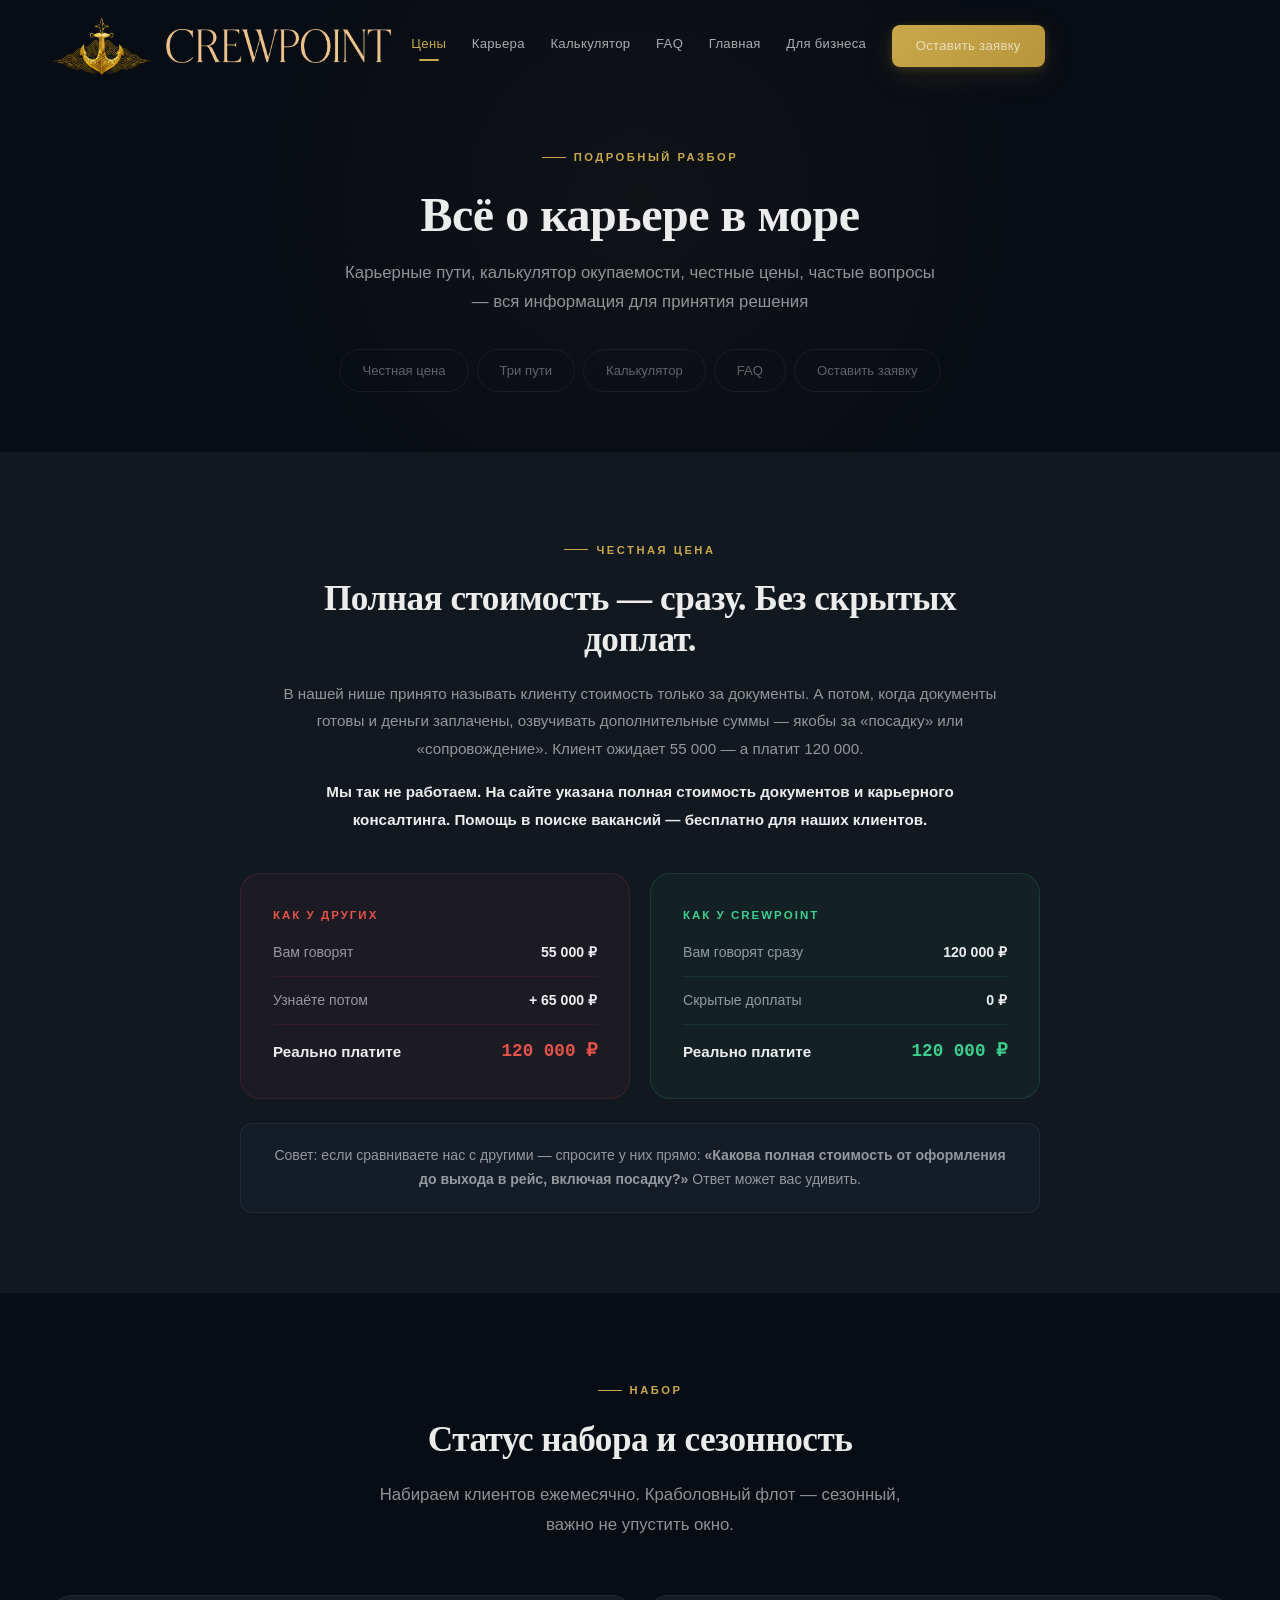
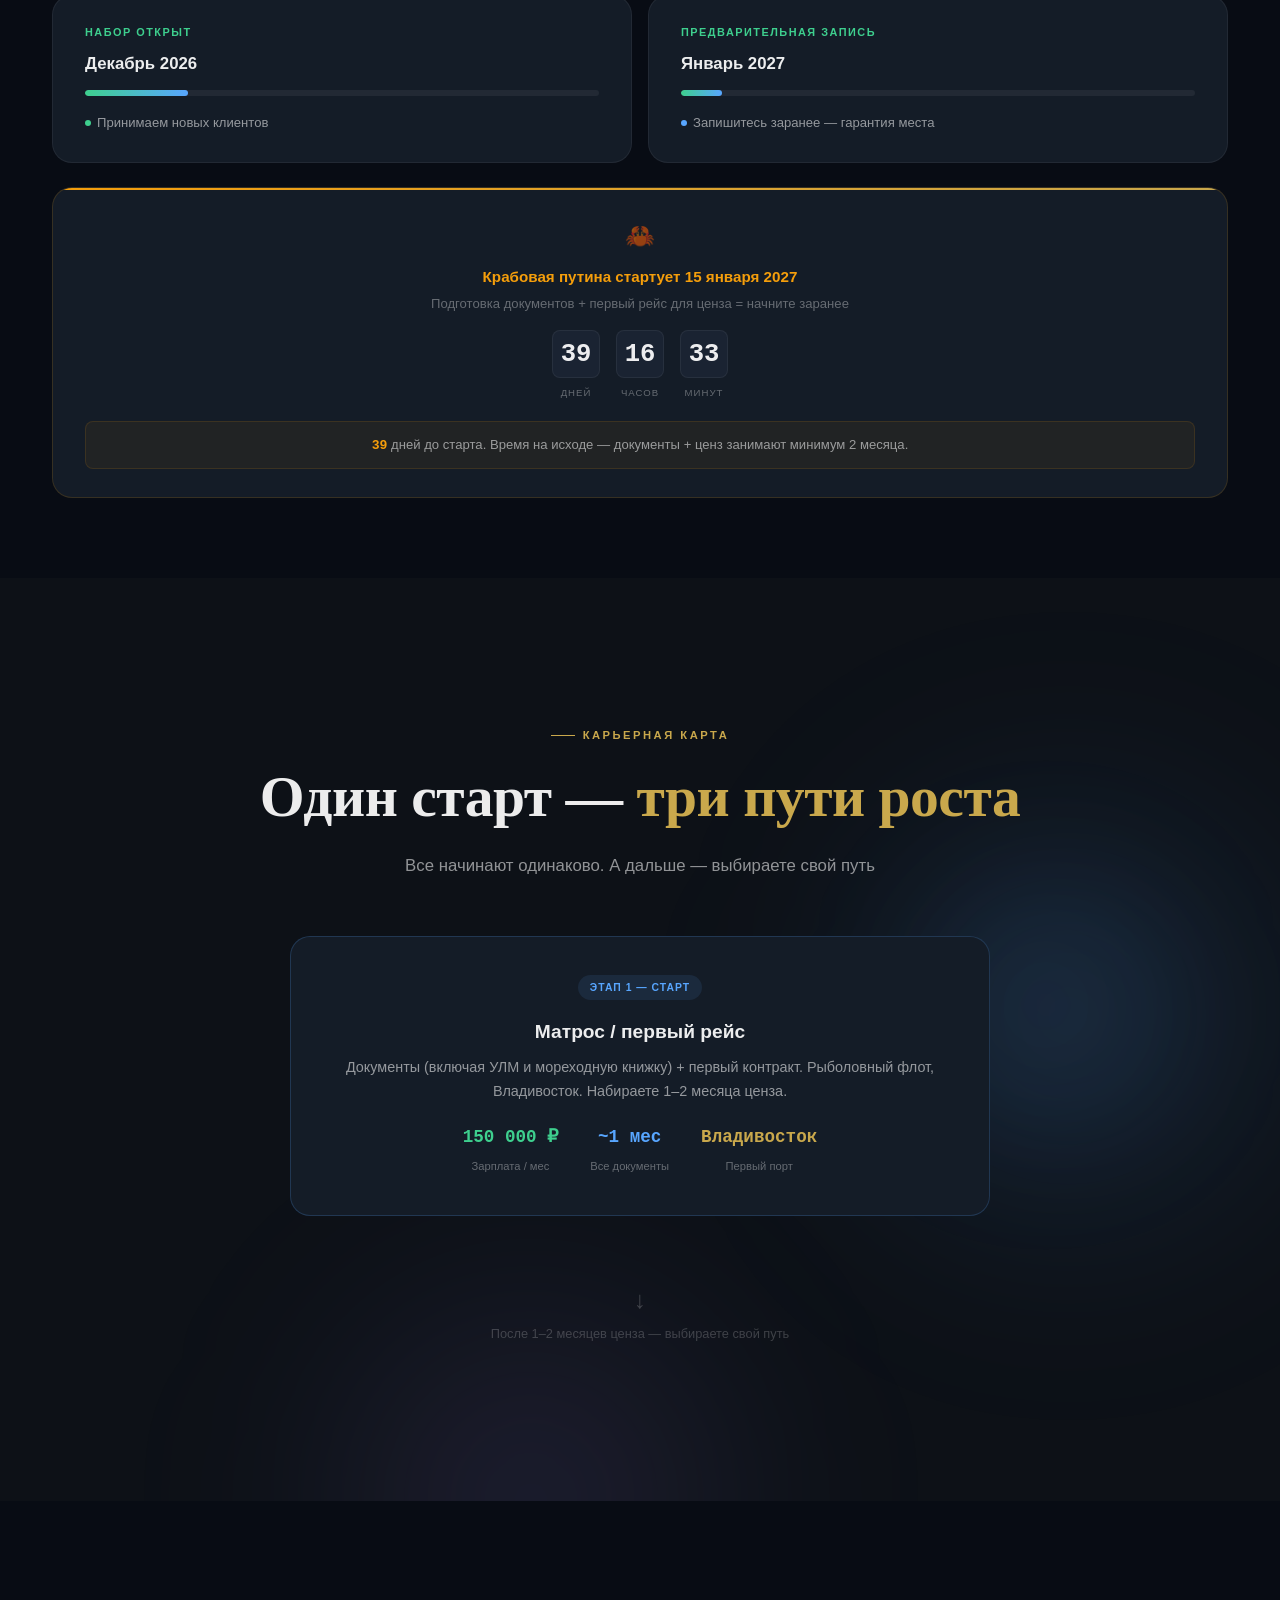
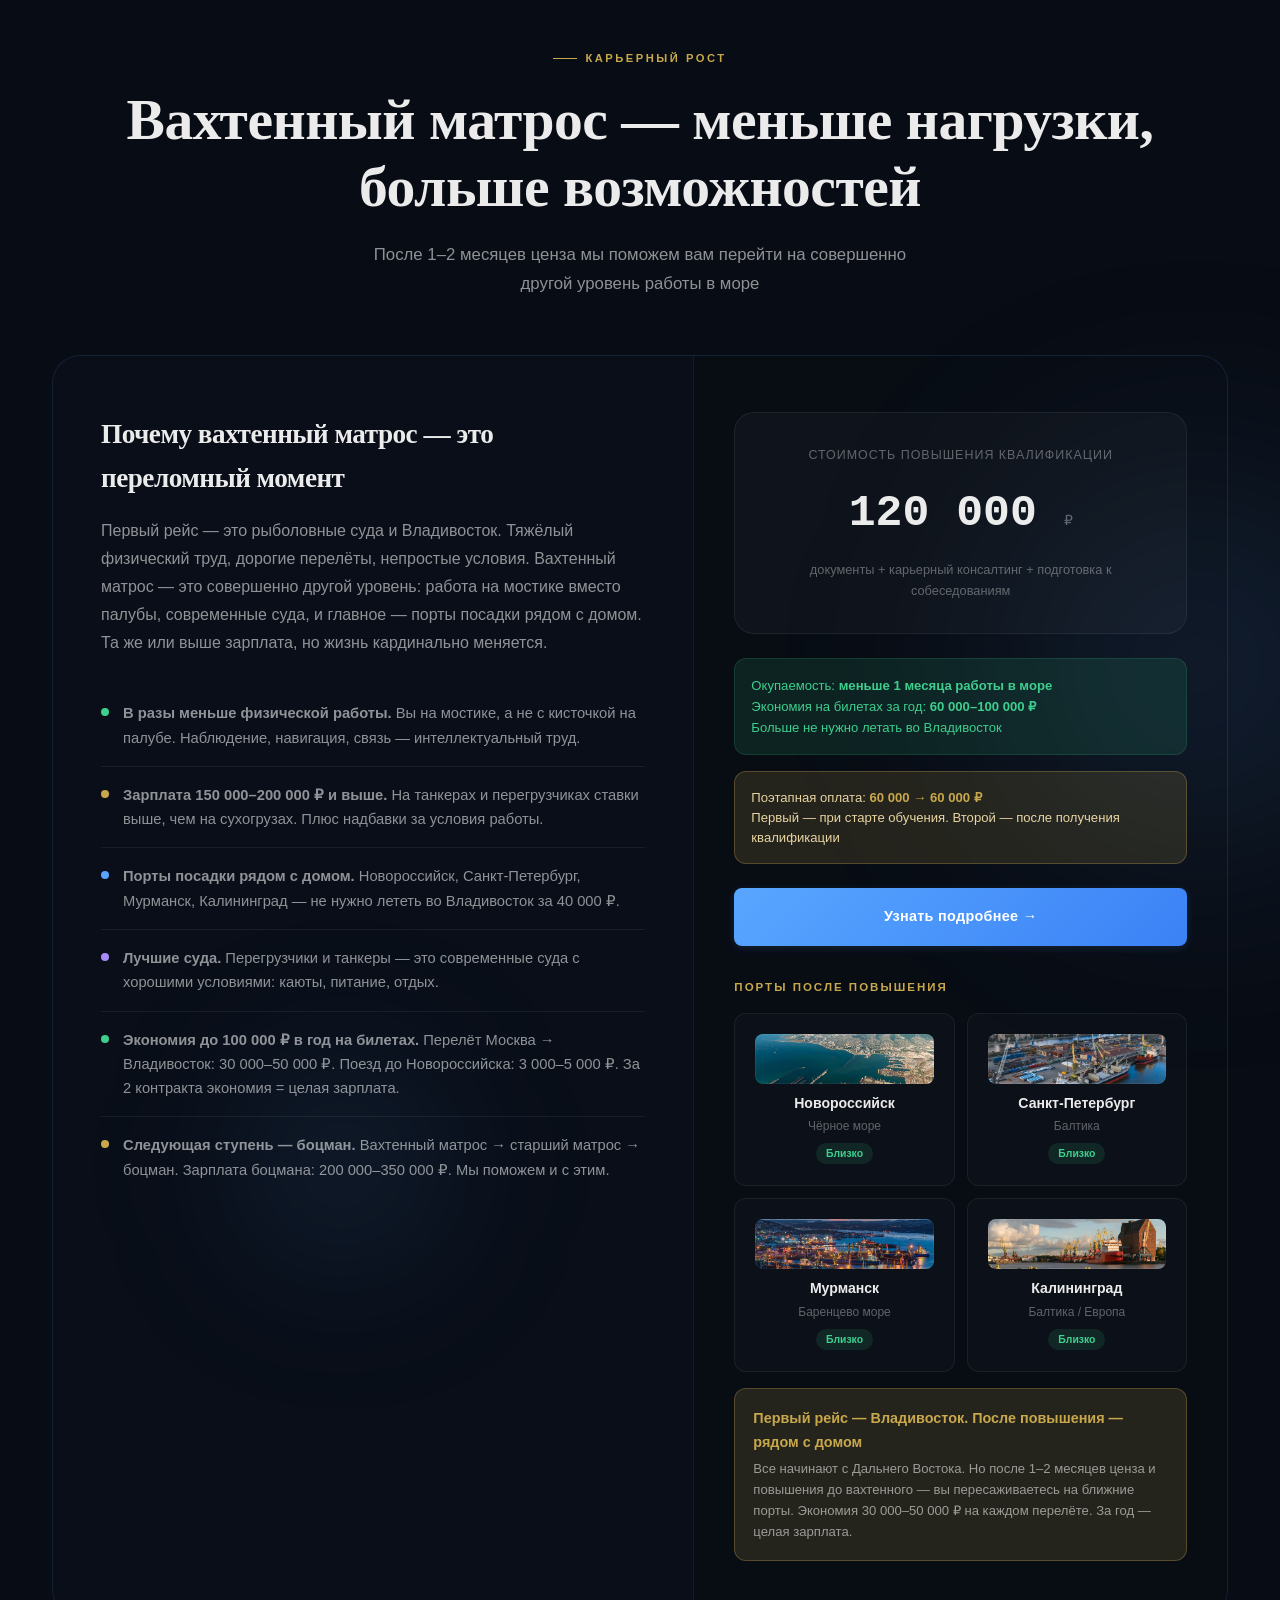
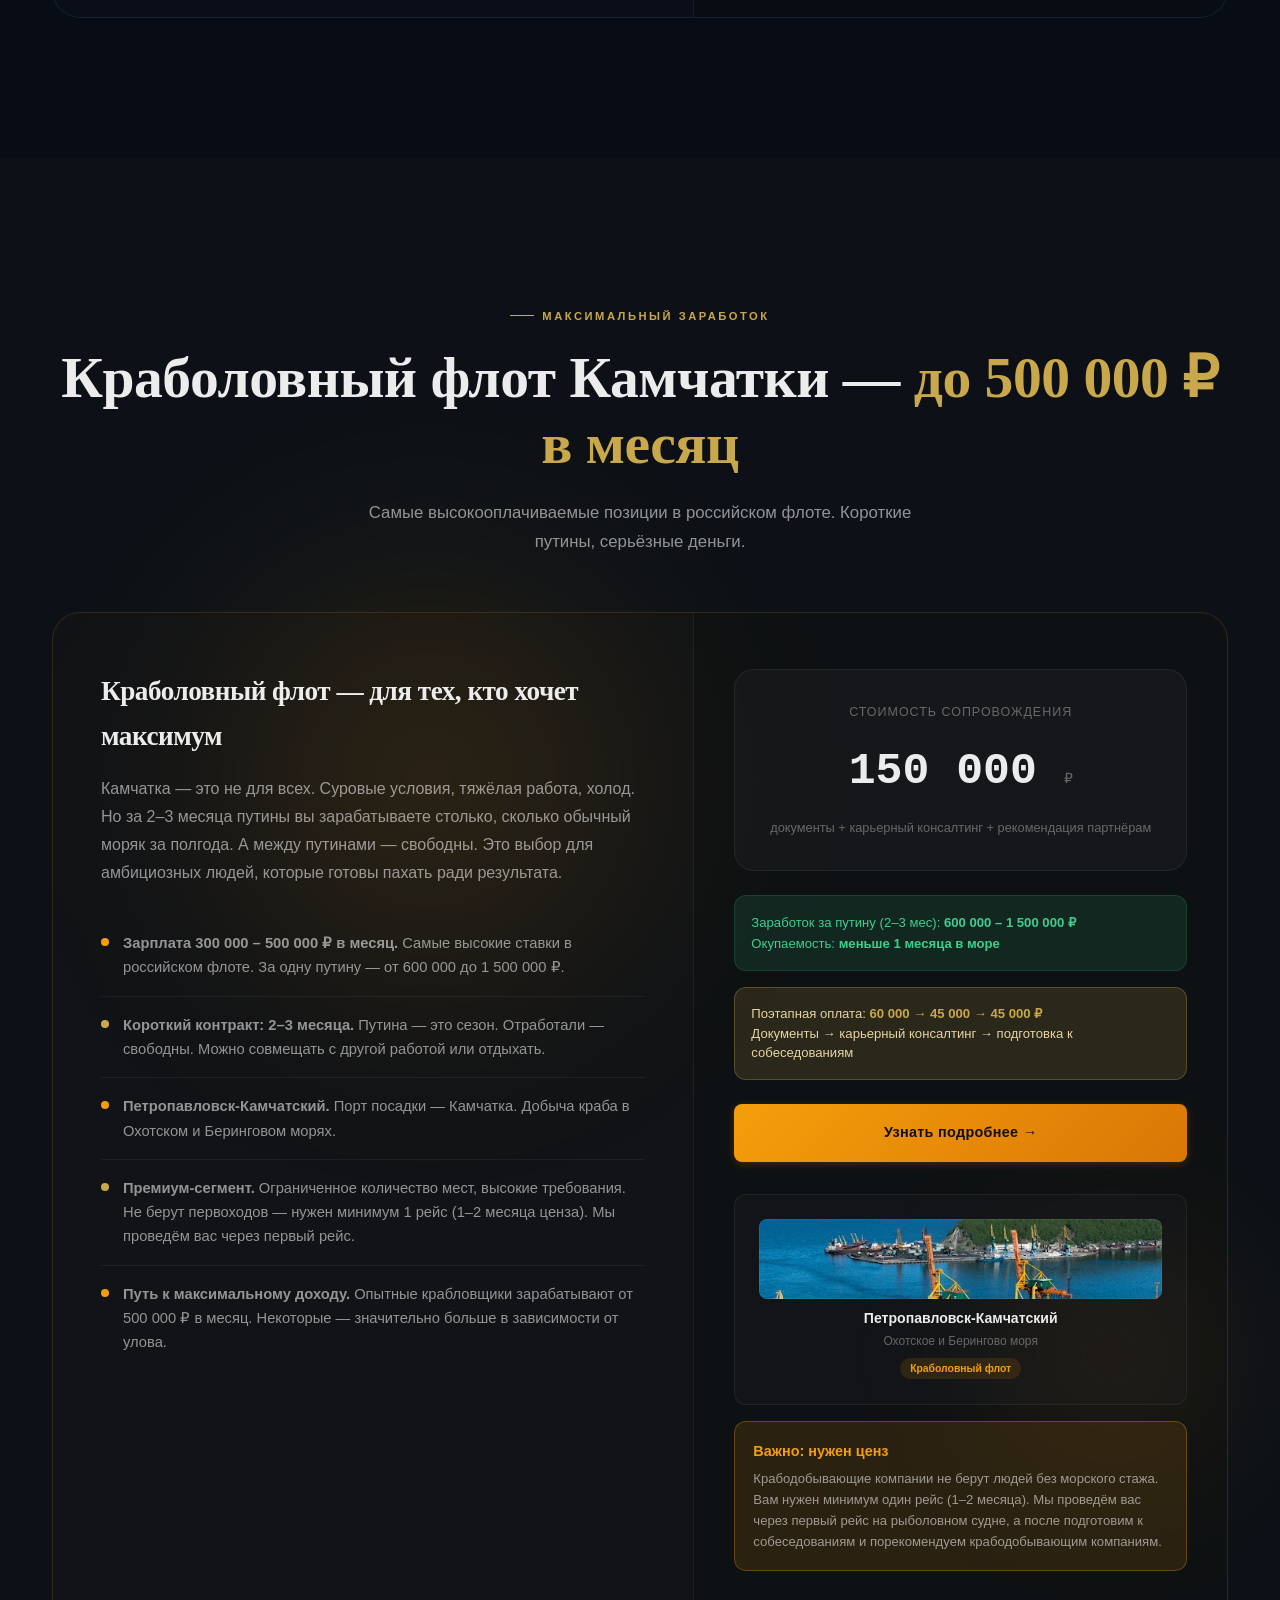
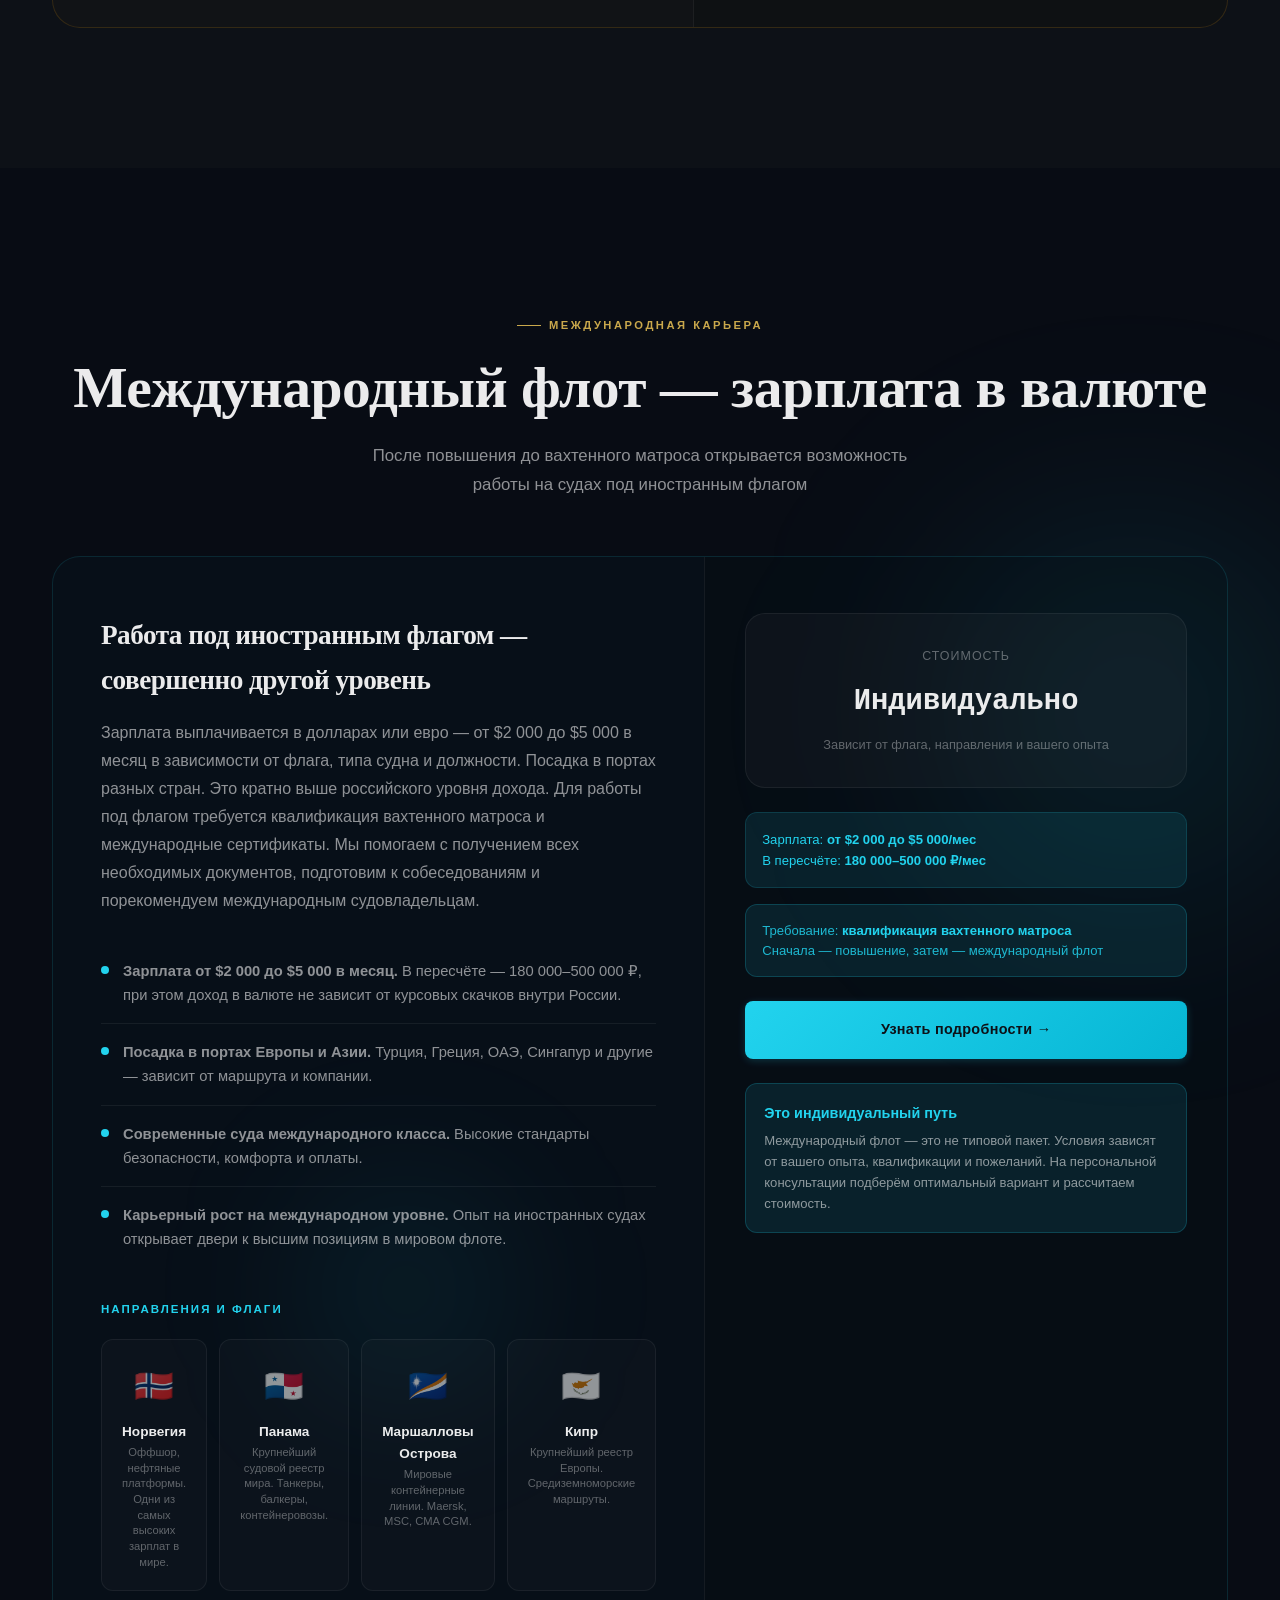
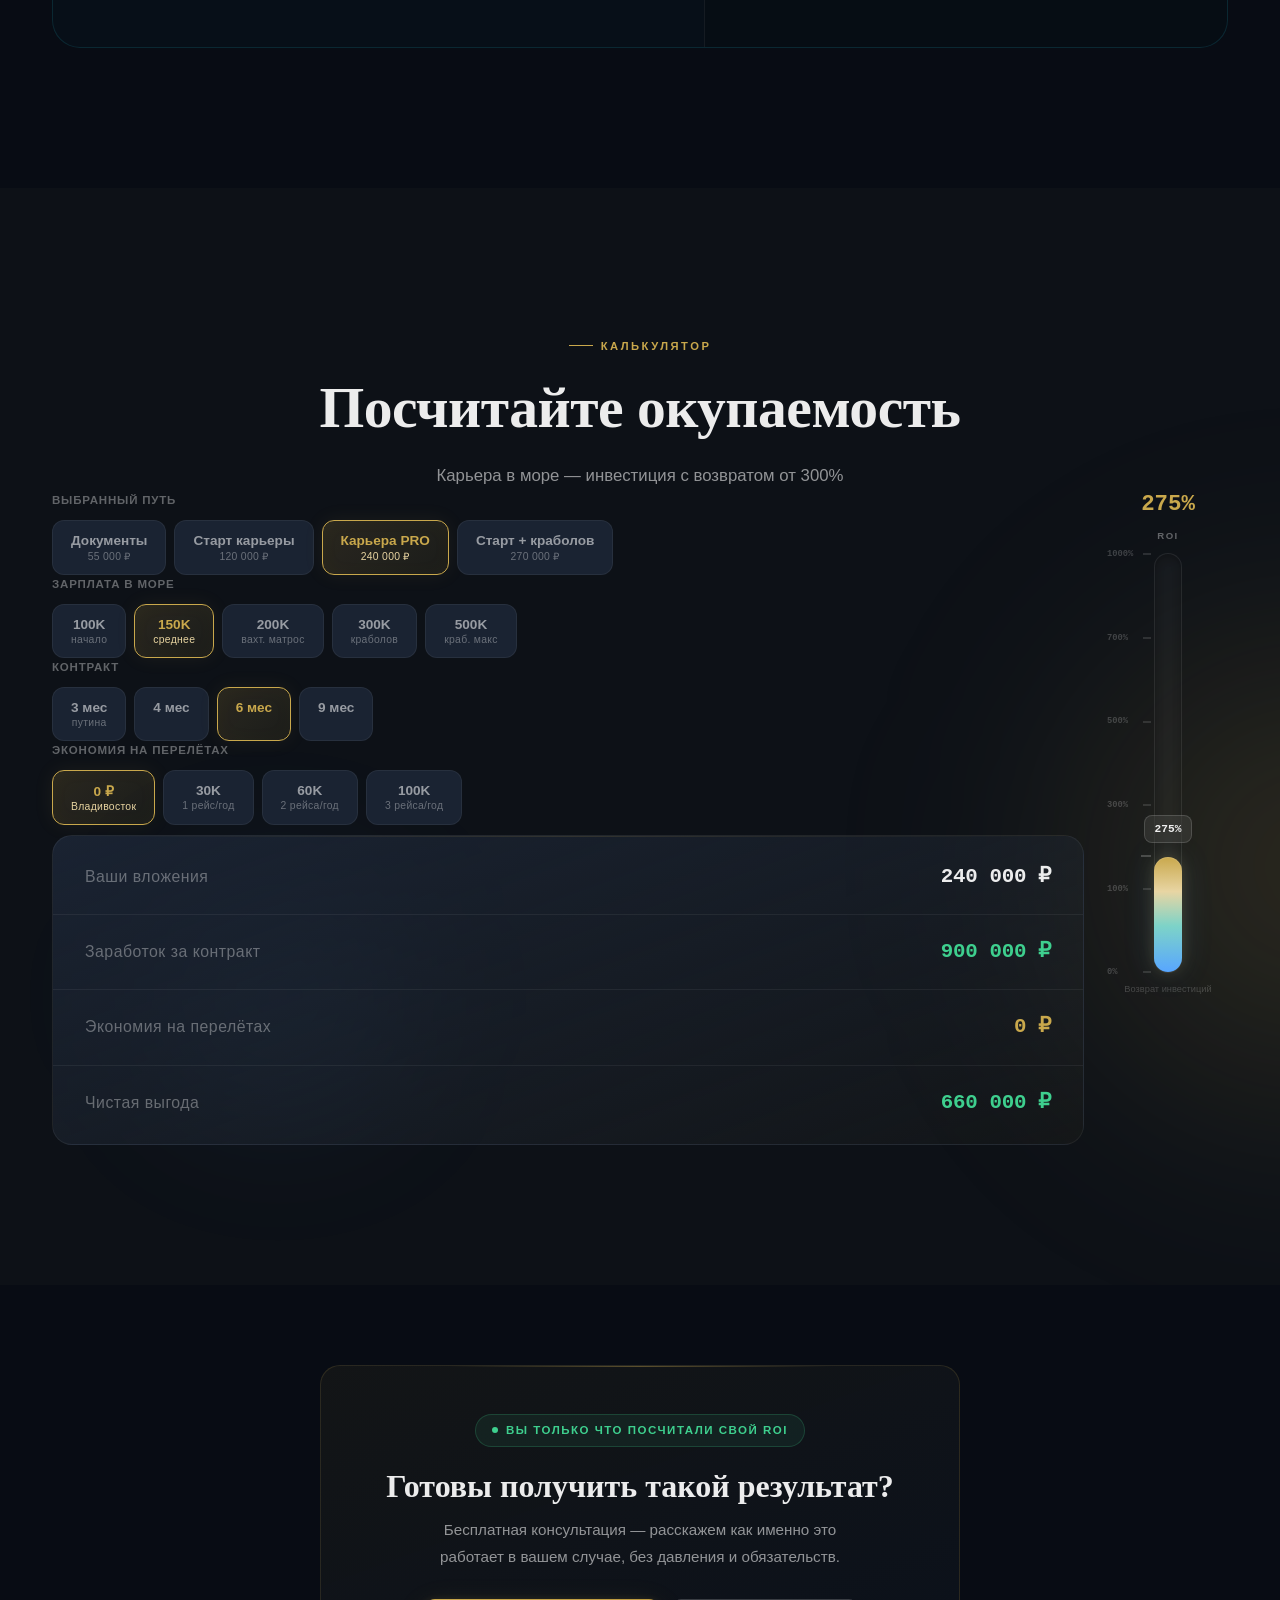
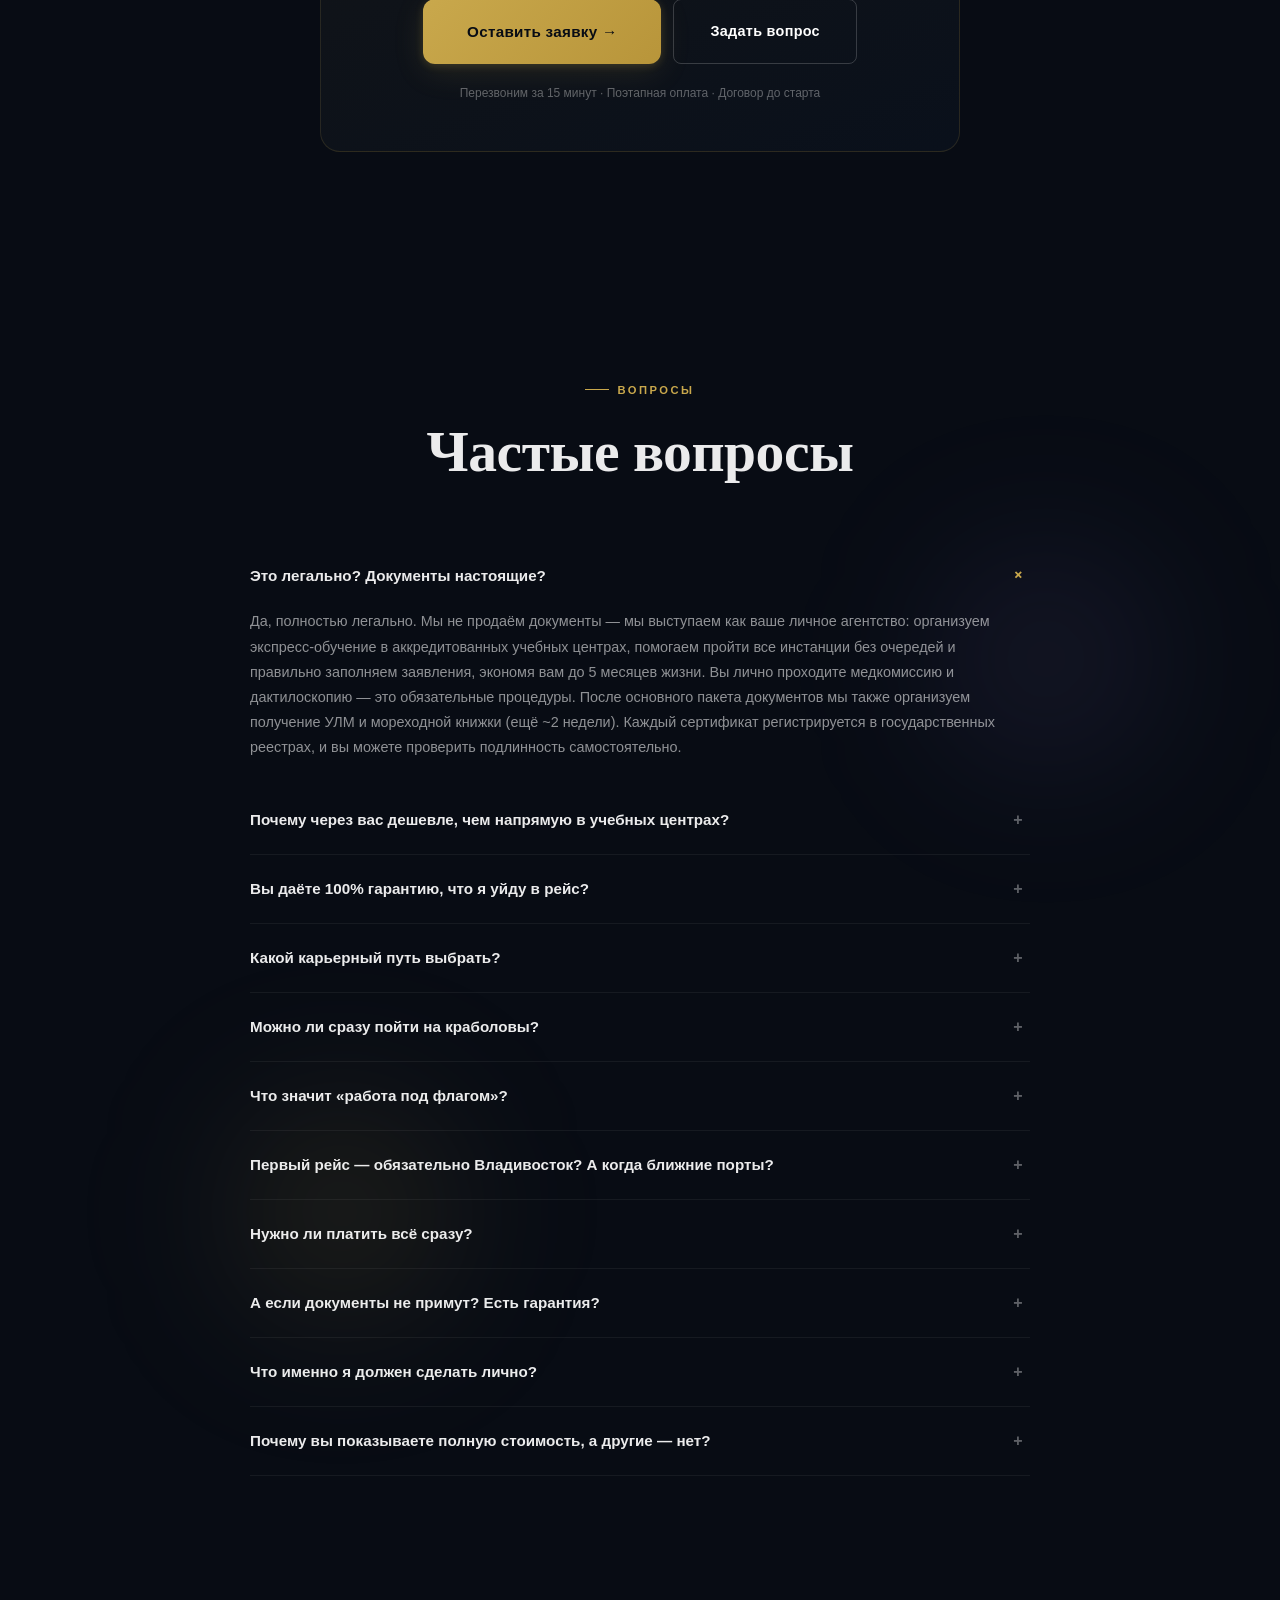
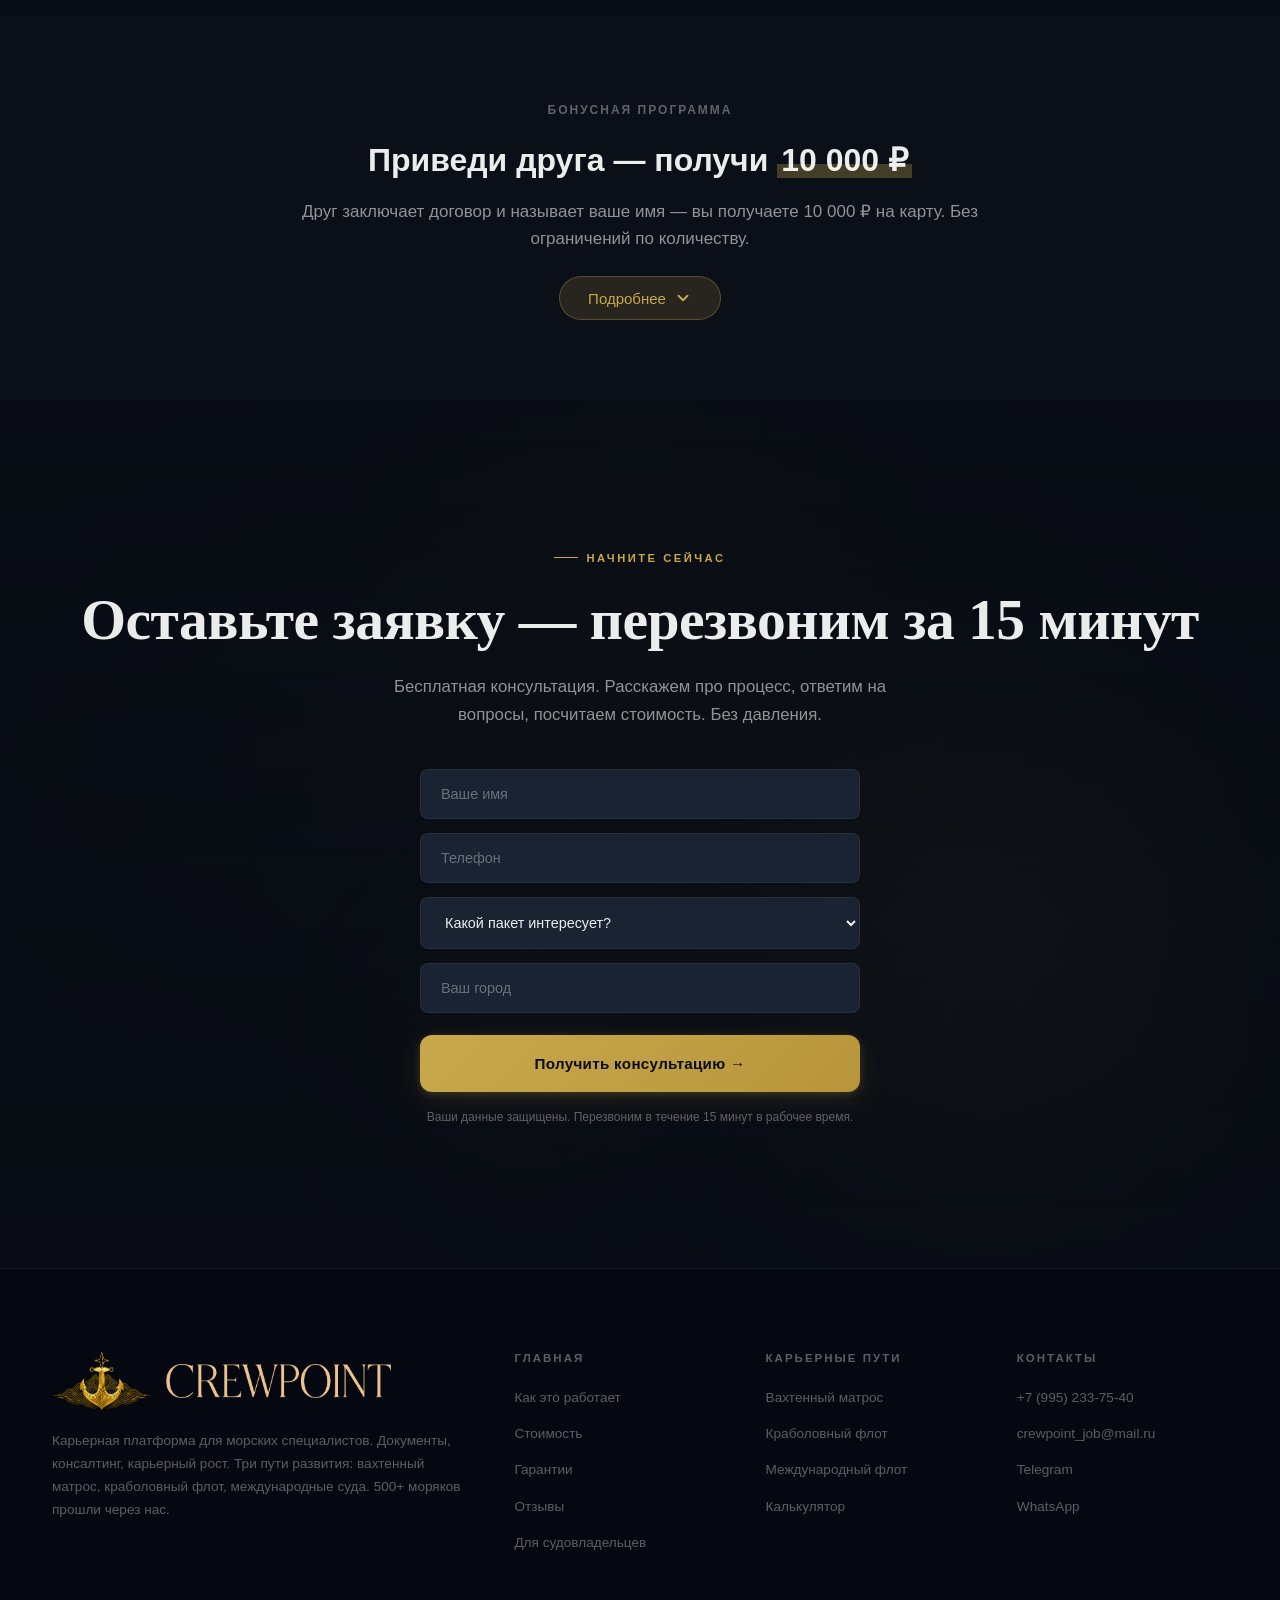
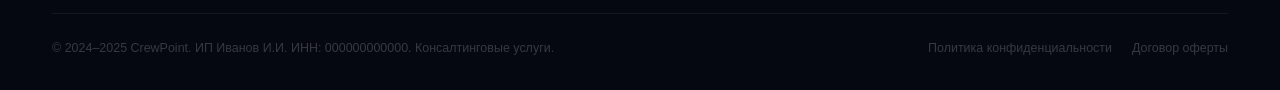
==== commit ab824266: "Add files via upload" ====
--- a/details.html
+++ b/details.html
@@ -8,6 +8,14 @@
 <meta name="theme-color" content="#080C14"><meta name="color-scheme" content="dark">
 <meta property="og:type" content="website"><meta property="og:url" content="https://dxlr24.github.io/crewpoint/details.html"><meta property="og:title" content="CrewPoint — Карьерные пути, калькулятор и FAQ"><meta property="og:description" content="Подробный разбор: вахтенный матрос, краболовный флот Камчатки, международные суда. Калькулятор окупаемости, честные цены, частые вопросы."><meta property="og:image" content="https://dxlr24.github.io/crewpoint/assets/images/og-cover.png"><meta property="og:image:width" content="1200"><meta property="og:image:height" content="630"><meta property="og:locale" content="ru_RU"><meta property="og:site_name" content="CrewPoint">
 <meta name="twitter:card" content="summary_large_image"><meta name="twitter:title" content="CrewPoint — Карьерные пути и калькулятор"><meta name="twitter:description" content="Три карьерных пути в море. Калькулятор окупаемости. FAQ. Честные цены без скрытых доплат."><meta name="twitter:image" content="https://dxlr24.github.io/crewpoint/assets/images/og-cover.png">
+<meta http-equiv="Content-Security-Policy"
+  content="default-src 'self';
+           script-src 'self';
+           style-src 'self' 'unsafe-inline' https://fonts.googleapis.com;
+           font-src https://fonts.gstatic.com;
+           img-src 'self' data:;
+           connect-src https://crewpoint-form.pubgdix.workers.dev;
+           media-src 'self'">
 <link rel="icon" type="image/png" sizes="96x96" href="favicon-96x96.png"><link rel="icon" type="image/x-icon" href="favicon.ico"><link rel="apple-touch-icon" sizes="180x180" href="apple-touch-icon.png"><link rel="manifest" href="site.webmanifest">
 <link rel="preconnect" href="https://fonts.googleapis.com"><link rel="preconnect" href="https://fonts.gstatic.com" crossorigin>
 <link href="https://fonts.googleapis.com/css2?family=Inter:wght@400;500;600;700&family=Playfair+Display:wght@800&family=JetBrains+Mono:wght@700&display=swap" rel="stylesheet"><link rel="stylesheet" href="assets/css/style.css">
@@ -373,7 +381,7 @@
 <div class="sheet-messengers">
 <a href="https://wa.me/79952337540?text=%D0%97%D0%B4%D1%80%D0%B0%D0%B2%D1%81%D1%82%D0%B2%D1%83%D0%B9%D1%82%D0%B5!%20%D0%98%D0%BD%D1%82%D0%B5%D1%80%D0%B5%D1%81%D1%83%D0%B5%D1%82%20%D0%BA%D0%B0%D1%80%D1%8C%D0%B5%D1%80%D0%B0%20%D0%B2%20%D0%BC%D0%BE%D1%80%D0%B5." target="_blank" rel="noopener noreferrer" class="sheet-msg-card"><div class="sheet-msg-icon sheet-msg-icon--wa"><svg viewBox="0 0 24 24"><path d="M17.472 14.382c-.297-.149-1.758-.867-2.03-.967-.273-.099-.471-.148-.67.15-.197.297-.767.966-.94 1.164-.173.199-.347.223-.644.075-.297-.15-1.255-.463-2.39-1.475-.883-.788-1.48-1.761-1.653-2.059-.173-.297-.018-.458.13-.606.134-.133.298-.347.446-.52.149-.174.198-.298.298-.497.099-.198.05-.371-.025-.52-.075-.149-.669-1.612-.916-2.207-.242-.579-.487-.5-.669-.51-.173-.008-.371-.01-.57-.01-.198 0-.52.074-.792.372-.272.297-1.04 1.016-1.04 2.479 0 1.462 1.065 2.875 1.213 3.074.149.198 2.096 3.2 5.077 4.487.709.306 1.262.489 1.694.625.712.227 1.36.195 1.871.118.571-.085 1.758-.719 2.006-1.413.248-.694.248-1.289.173-1.413-.074-.124-.272-.198-.57-.347m-5.421 7.403h-.004a9.87 9.87 0 01-5.031-1.378l-.361-.214-3.741.982.998-3.648-.235-.374a9.86 9.86 0 01-1.51-5.26c.001-5.45 4.436-9.884 9.888-9.884 2.64 0 5.122 1.03 6.988 2.898a9.825 9.825 0 012.893 6.994c-.003 5.45-4.437 9.884-9.885 9.884m8.413-18.297A11.815 11.815 0 0012.05 0C5.495 0 .16 5.335.157 11.892c0 2.096.547 4.142 1.588 5.945L.057 24l6.305-1.654a11.882 11.882 0 005.683 1.448h.005c6.554 0 11.89-5.335 11.893-11.893a11.821 11.821 0 00-3.48-8.413z"/></svg></div><div><div class="sheet-msg-name">WhatsApp</div><div class="sheet-msg-sub">Ответим за 5 минут</div></div></a>
 <a href="https://t.me/crewpoint" target="_blank" rel="noopener noreferrer" class="sheet-msg-card"><div class="sheet-msg-icon sheet-msg-icon--tg"><svg viewBox="0 0 24 24"><path d="M11.944 0A12 12 0 000 12a12 12 0 0012 12 12 12 0 0012-12A12 12 0 0012 0a12 12 0 00-.056 0zm4.962 7.224c.1-.002.321.023.465.14a.506.506 0 01.171.325c.016.093.036.306.02.472-.18 1.898-.962 6.502-1.36 8.627-.168.9-.499 1.201-.82 1.23-.696.065-1.225-.46-1.9-.902-1.056-.693-1.653-1.124-2.678-1.8-1.185-.78-.417-1.21.258-1.91.177-.184 3.247-2.977 3.307-3.23.007-.032.014-.15-.056-.212s-.174-.041-.249-.024c-.106.024-1.793 1.14-5.061 3.345-.479.33-.913.49-1.302.48-.428-.008-1.252-.241-1.865-.44-.752-.245-1.349-.374-1.297-.789.027-.216.325-.437.893-.663 3.498-1.524 5.83-2.529 6.998-3.014 3.332-1.386 4.025-1.627 4.476-1.635z"/></svg></div><div><div class="sheet-msg-name">Telegram</div><div class="sheet-msg-sub">Удобно и быстро</div></div></a>
-<a href="https://max.ru/u/f9LHodD0cOJeIKX2m40lFniNncHoe2YnM5X0vp9SjCywQC83svNUXjvTlmYt" target="_blank" rel="noopener noreferrer" class="sheet-msg-card"><div class="sheet-msg-icon sheet-msg-icon--max"><img src="https://maxicons.ru/icons/Max_logo.svg" alt="Max" width="22" height="22"></div><div><div class="sheet-msg-name">Max</div><div class="sheet-msg-sub">Российский мессенджер</div></div></a>
+<a href="https://max.ru/u/f9LHodD0cOJeIKX2m40lFniNncHoe2YnM5X0vp9SjCywQC83svNUXjvTlmYt" target="_blank" rel="noopener noreferrer" class="sheet-msg-card"><div class="sheet-msg-icon sheet-msg-icon--max"><img src="assets/images/max-logo.svg " alt="Max" width="22" height="22"></div><div><div class="sheet-msg-name">Max</div><div class="sheet-msg-sub">Российский мессенджер</div></div></a>
 </div>
 <div class="sheet-util">
 <button class="sheet-util-btn sheet-util-phone" data-copy="+79952337540" data-toast="Телефон скопирован" title="Скопировать телефон"><div class="sheet-util-icon"><svg viewBox="0 0 24 24" stroke-width="2" stroke-linecap="round" stroke-linejoin="round"><path d="M22 16.92v3a2 2 0 01-2.18 2 19.79 19.79 0 01-8.63-3.07 19.5 19.5 0 01-6-6 19.79 19.79 0 01-3.07-8.67A2 2 0 014.11 2h3a2 2 0 012 1.72c.127.96.361 1.903.7 2.81a2 2 0 01-.45 2.11L8.09 9.91a16 16 0 006 6l1.27-1.27a2 2 0 012.11-.45c.907.339 1.85.573 2.81.7A2 2 0 0122 16.92z"/></svg></div></button>
@@ -389,6 +397,7 @@
 
 <div class="sticky-bar" id="stickyBar"><button class="btn btn--outline" id="stickyContact">Связаться</button><a href="#form" class="btn btn--gold">Оставить заявку</a></div>
 
+<script src="assets/js/config.js"></script>
 <script src="assets/js/app.js" defer></script>
 </body>
 </html>
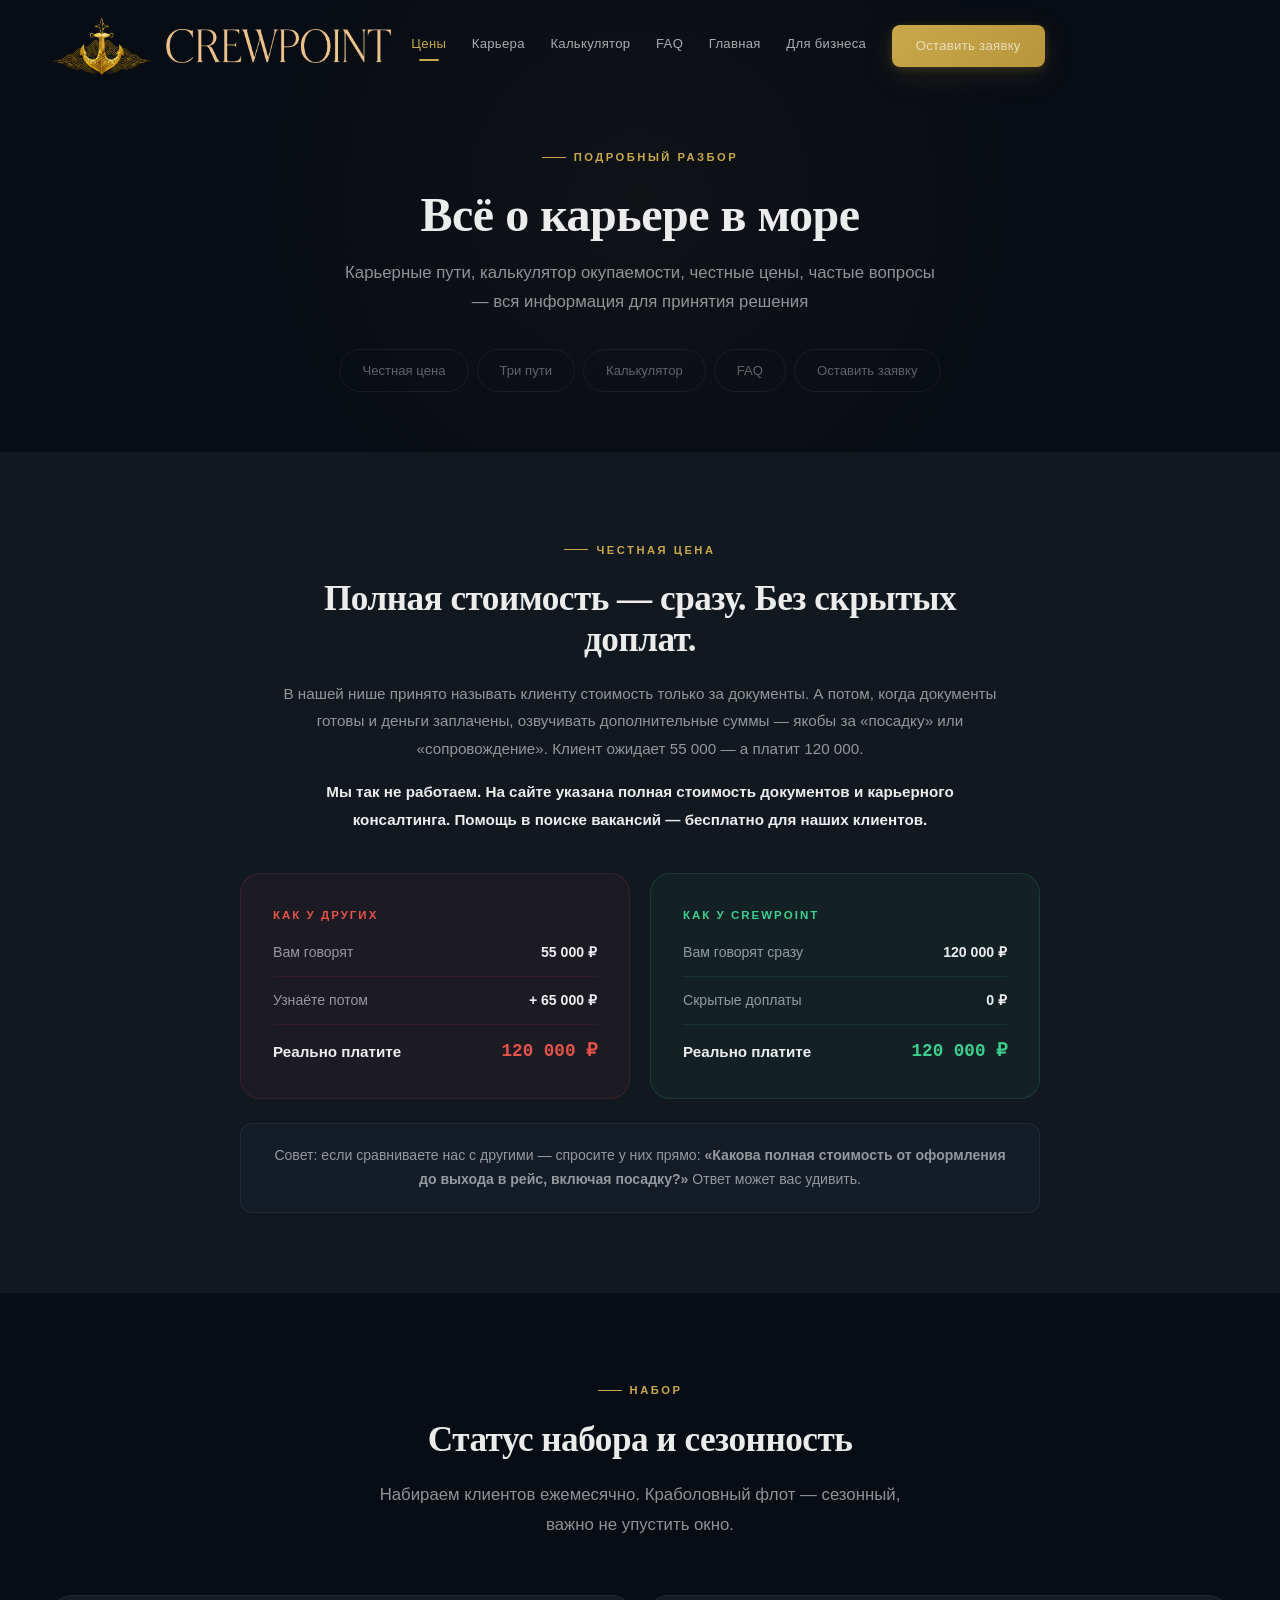
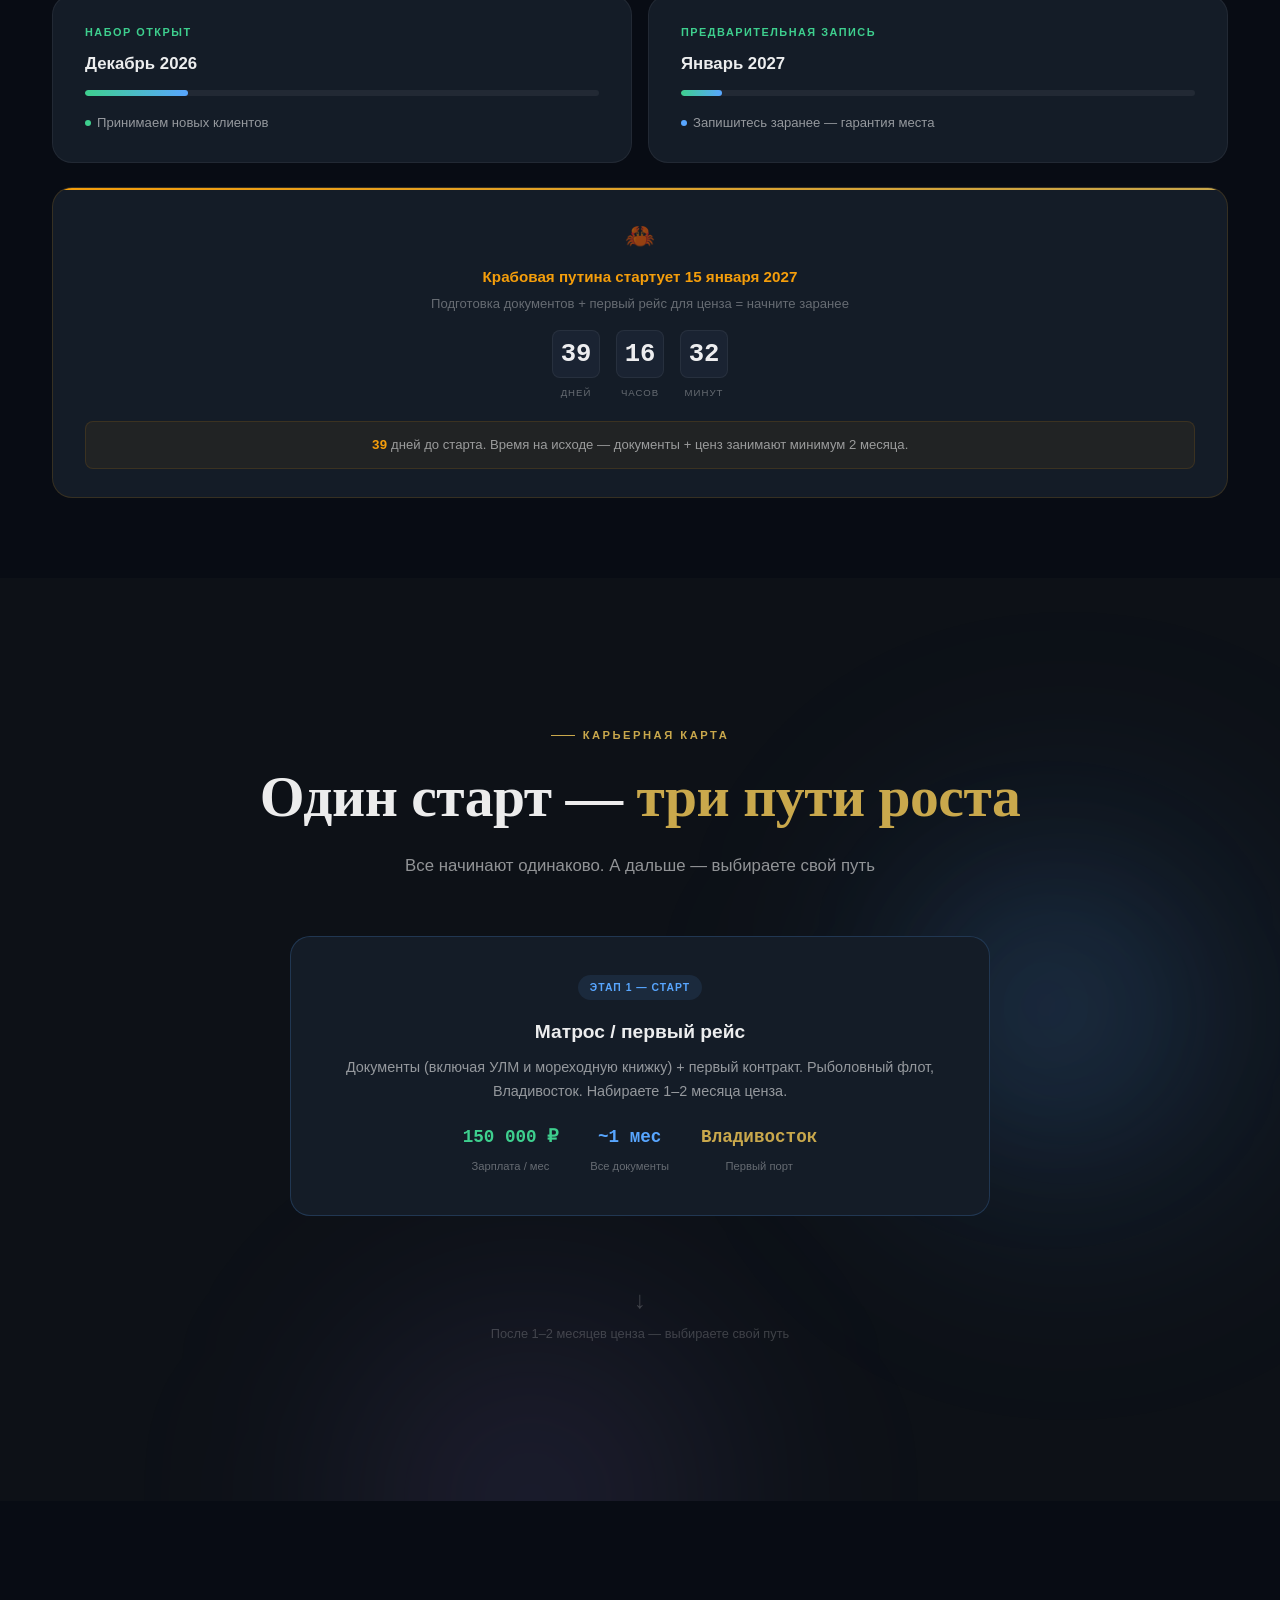
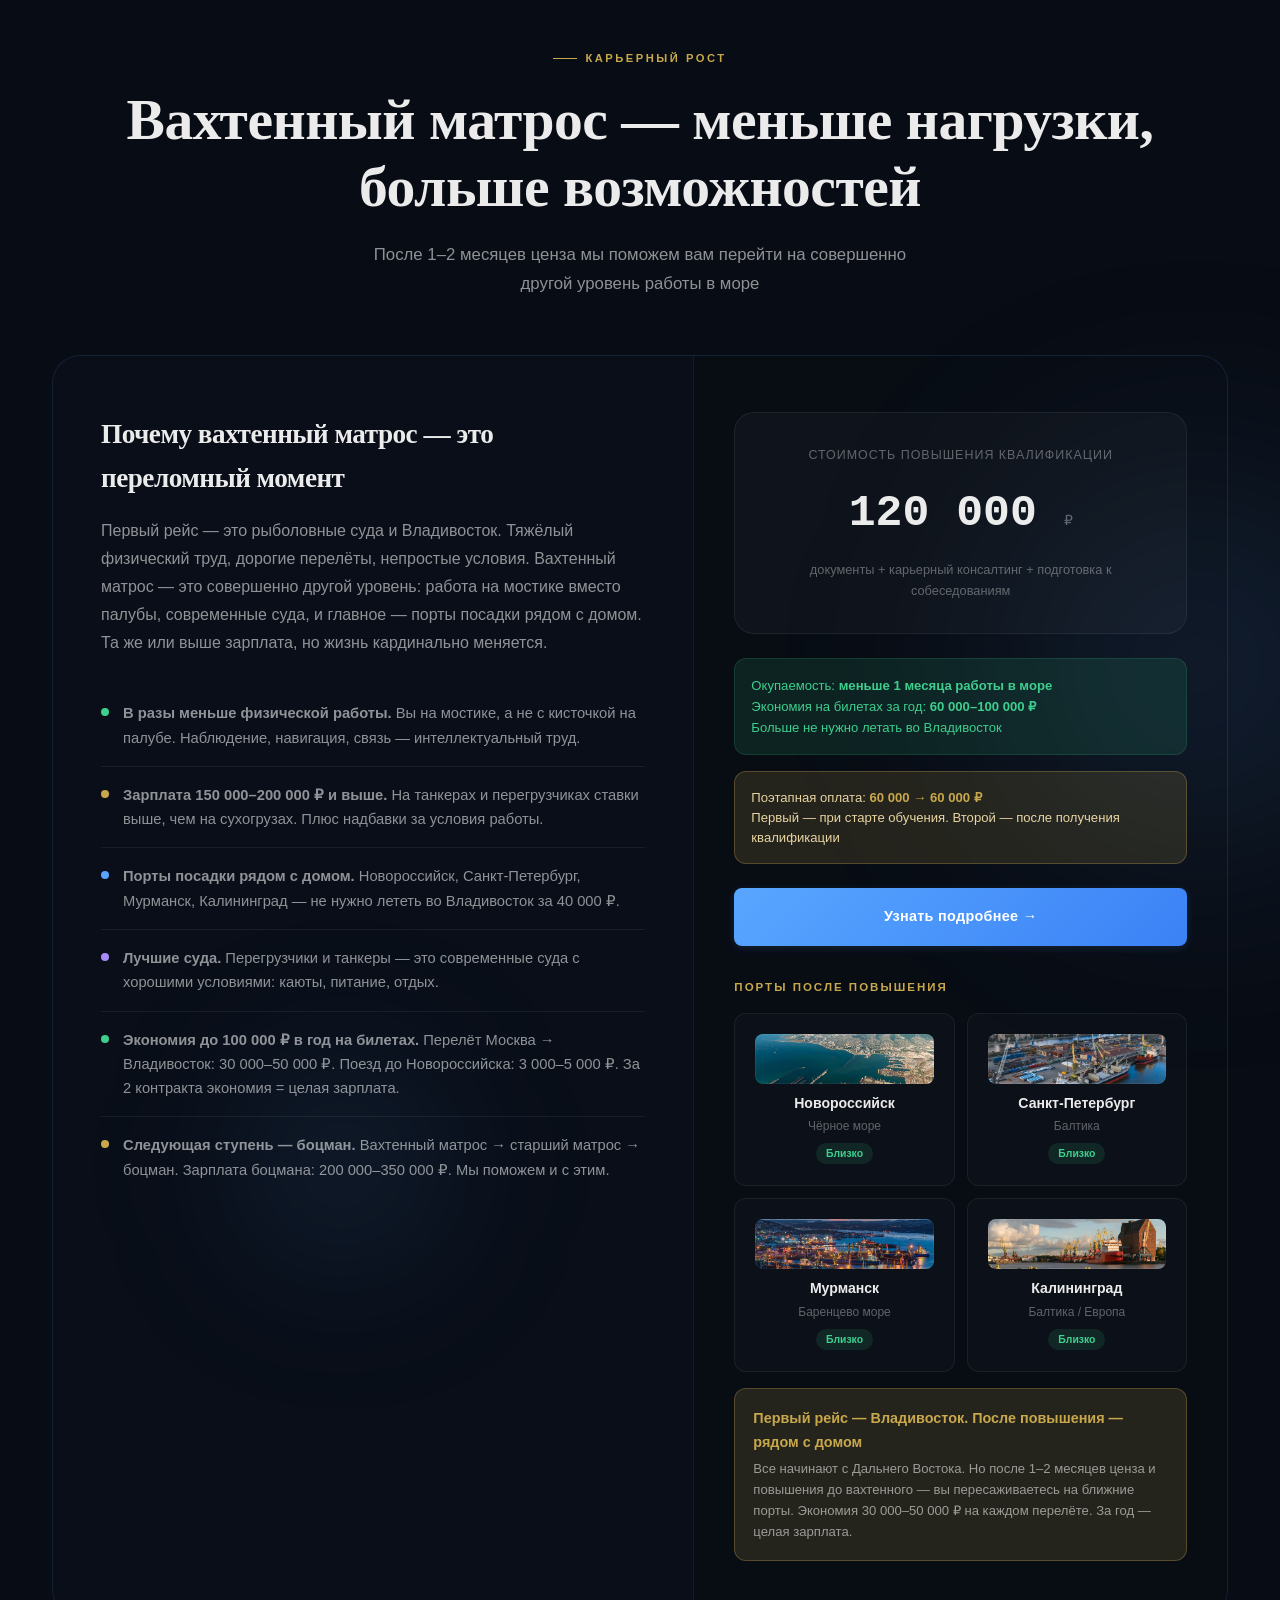
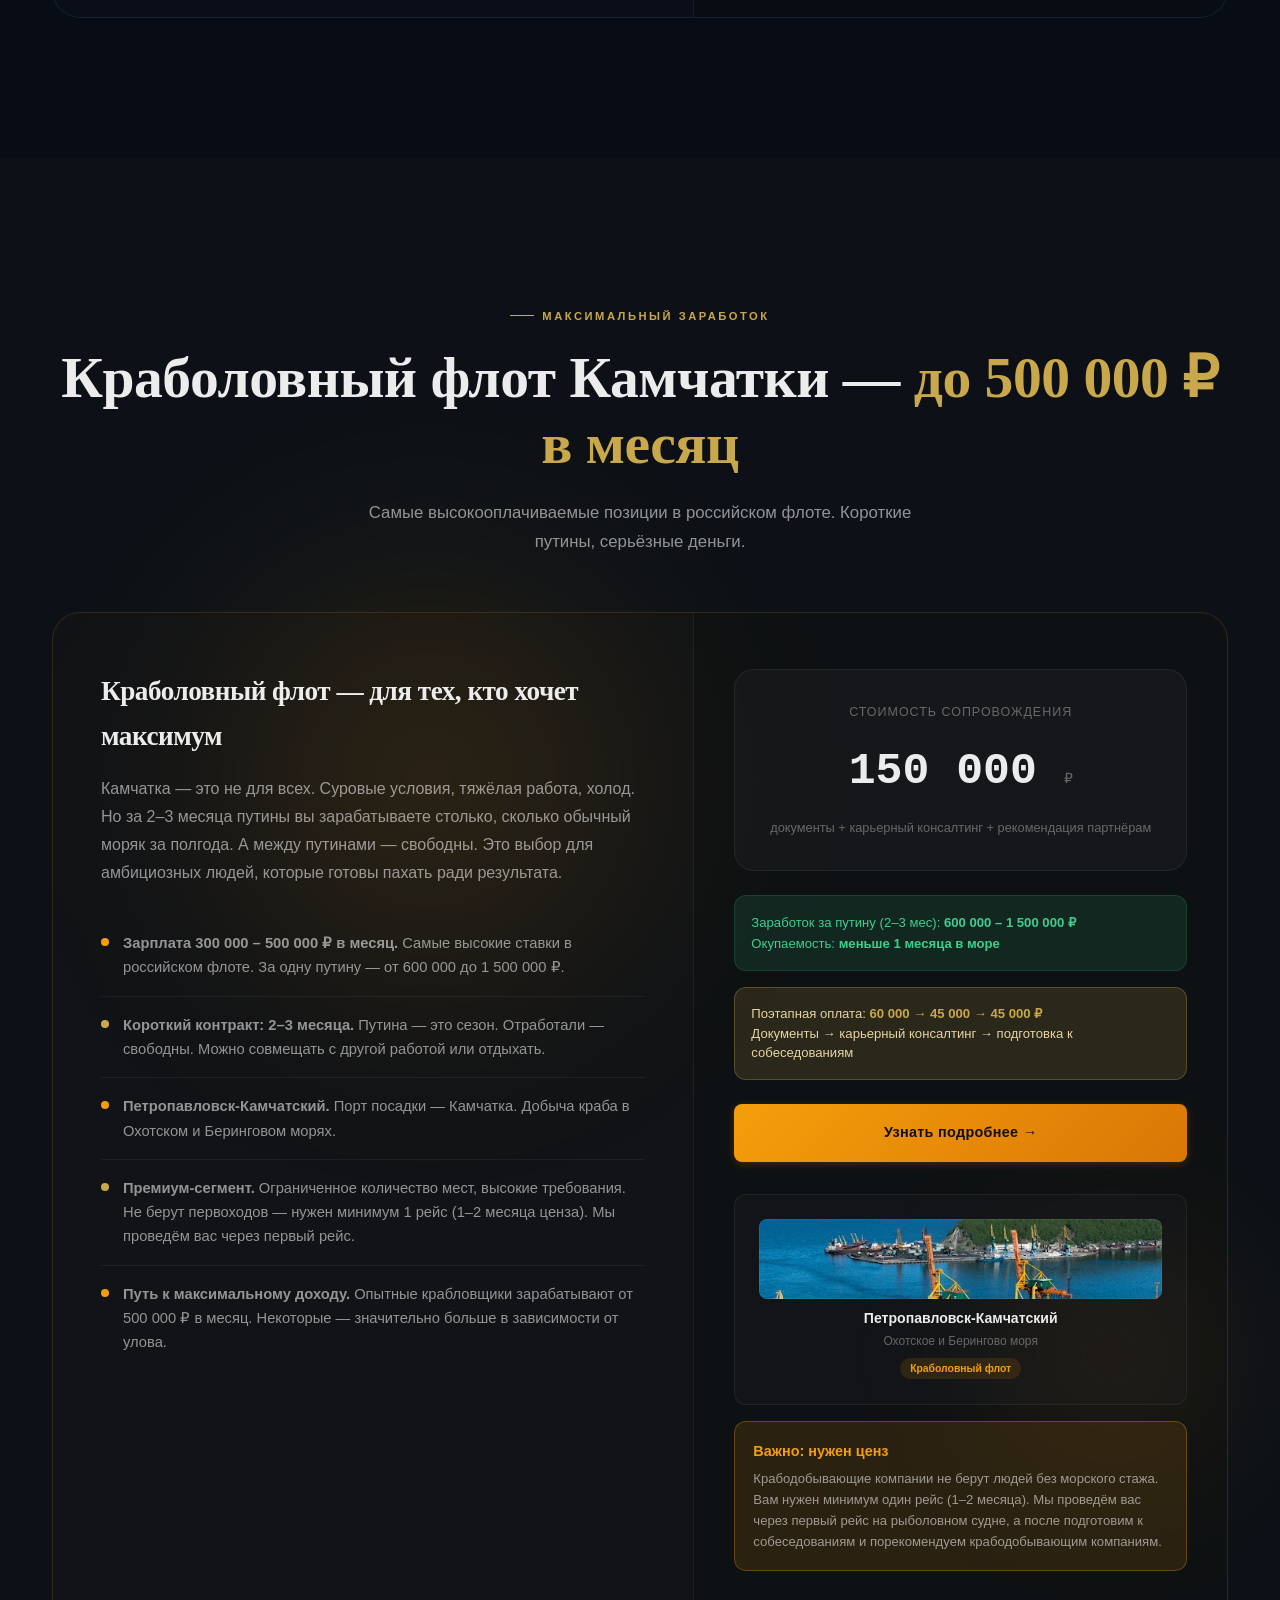
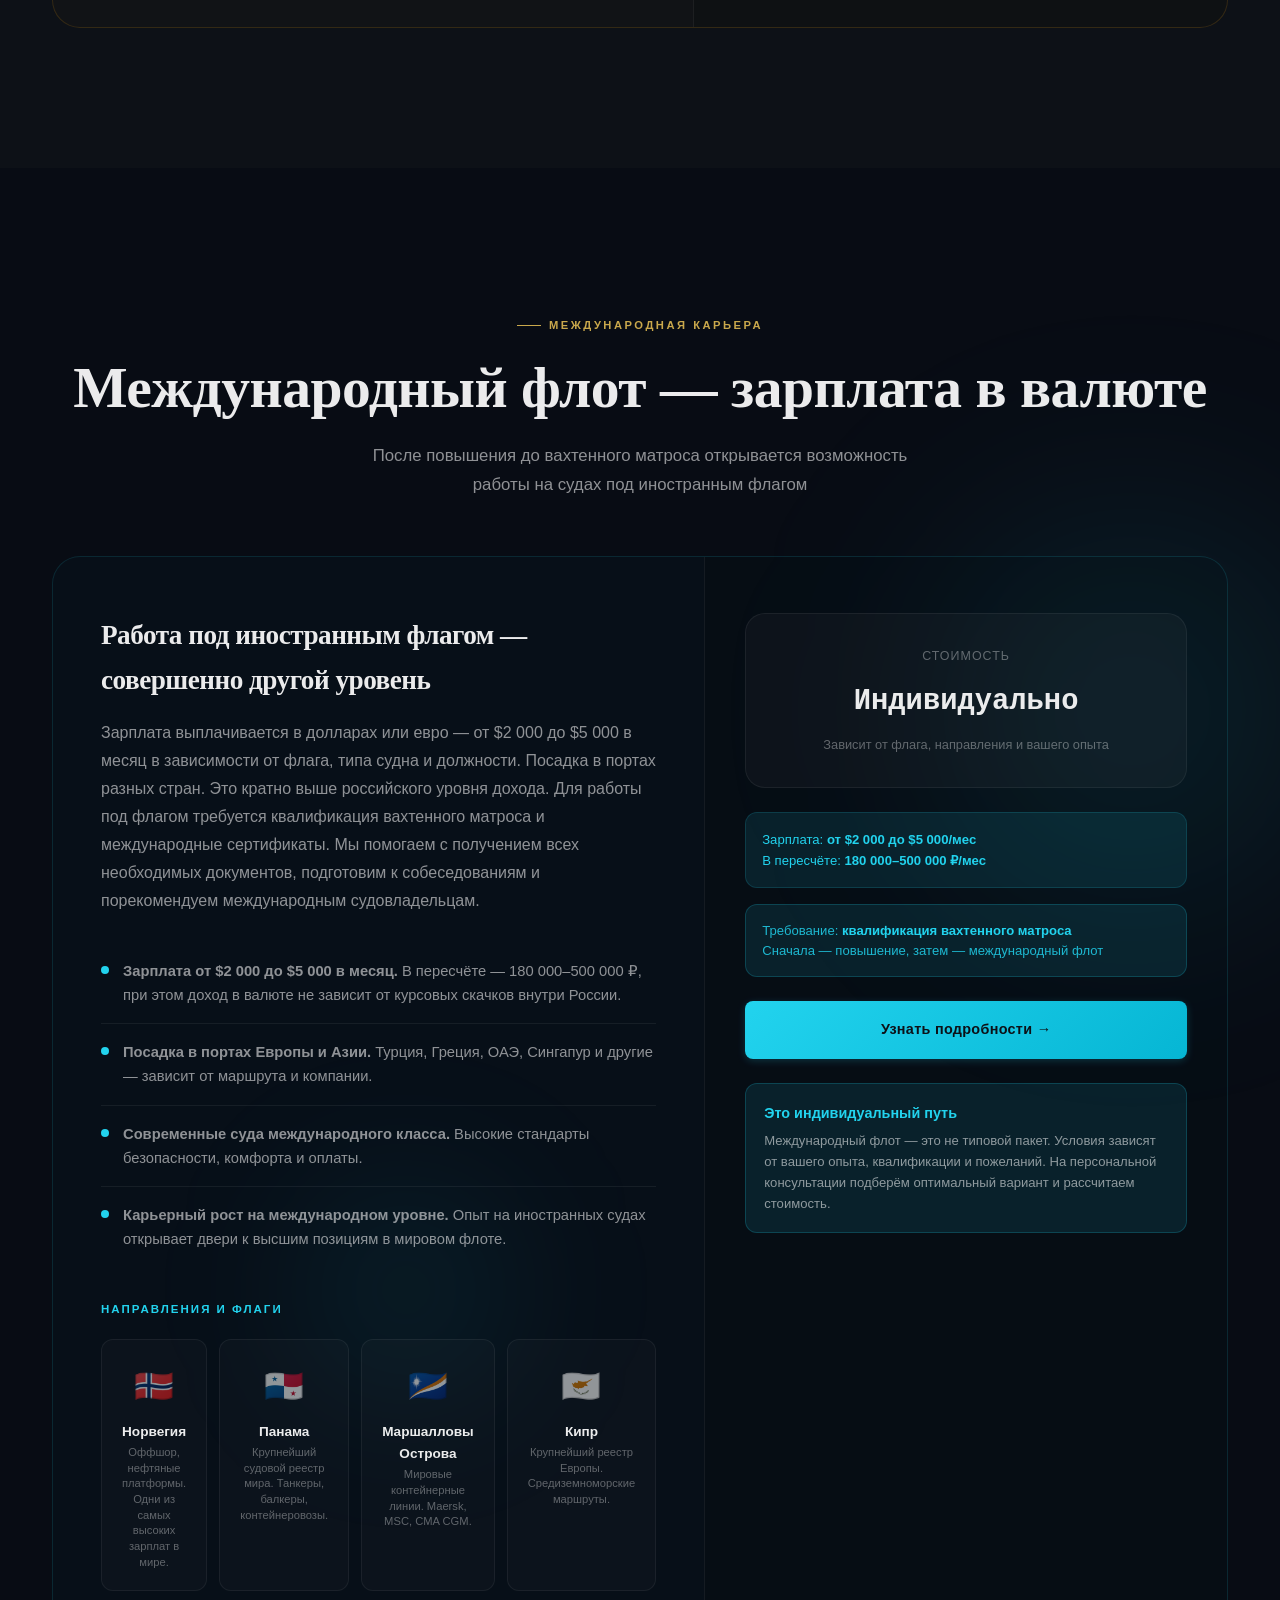
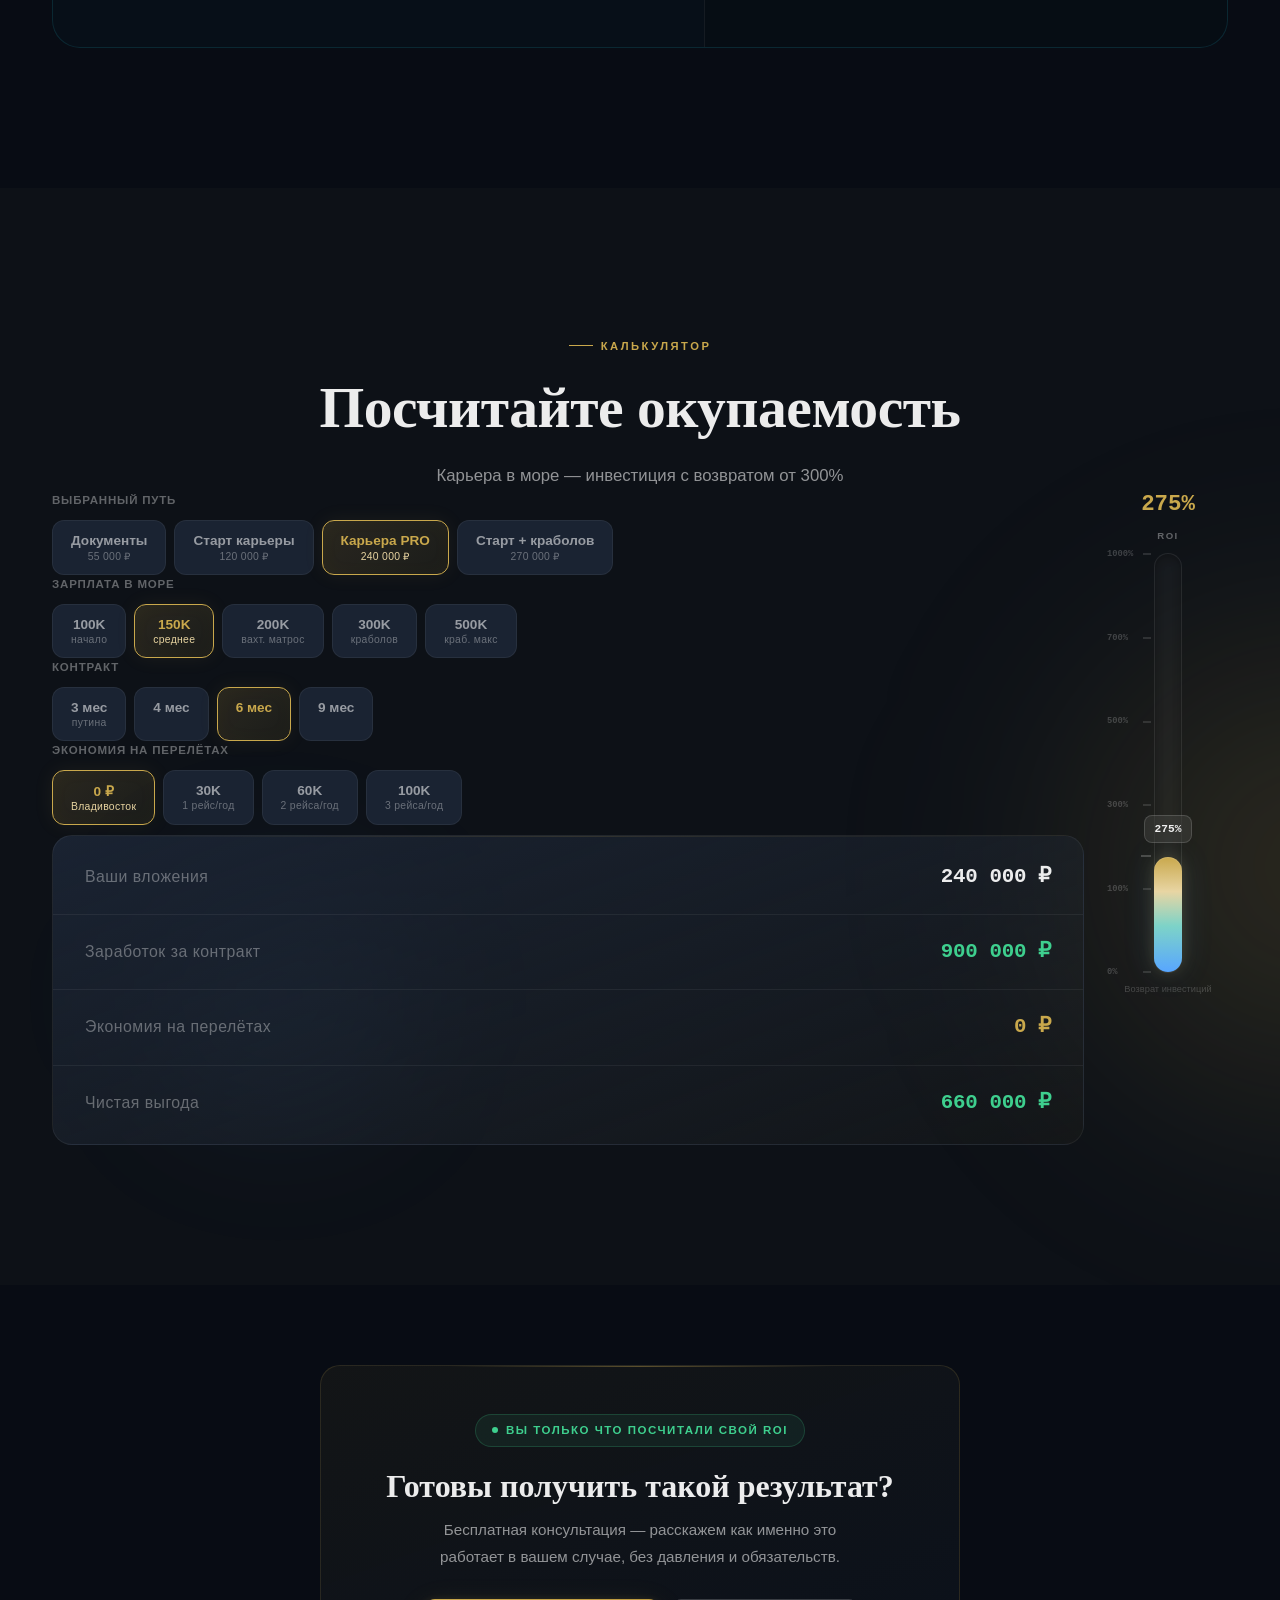
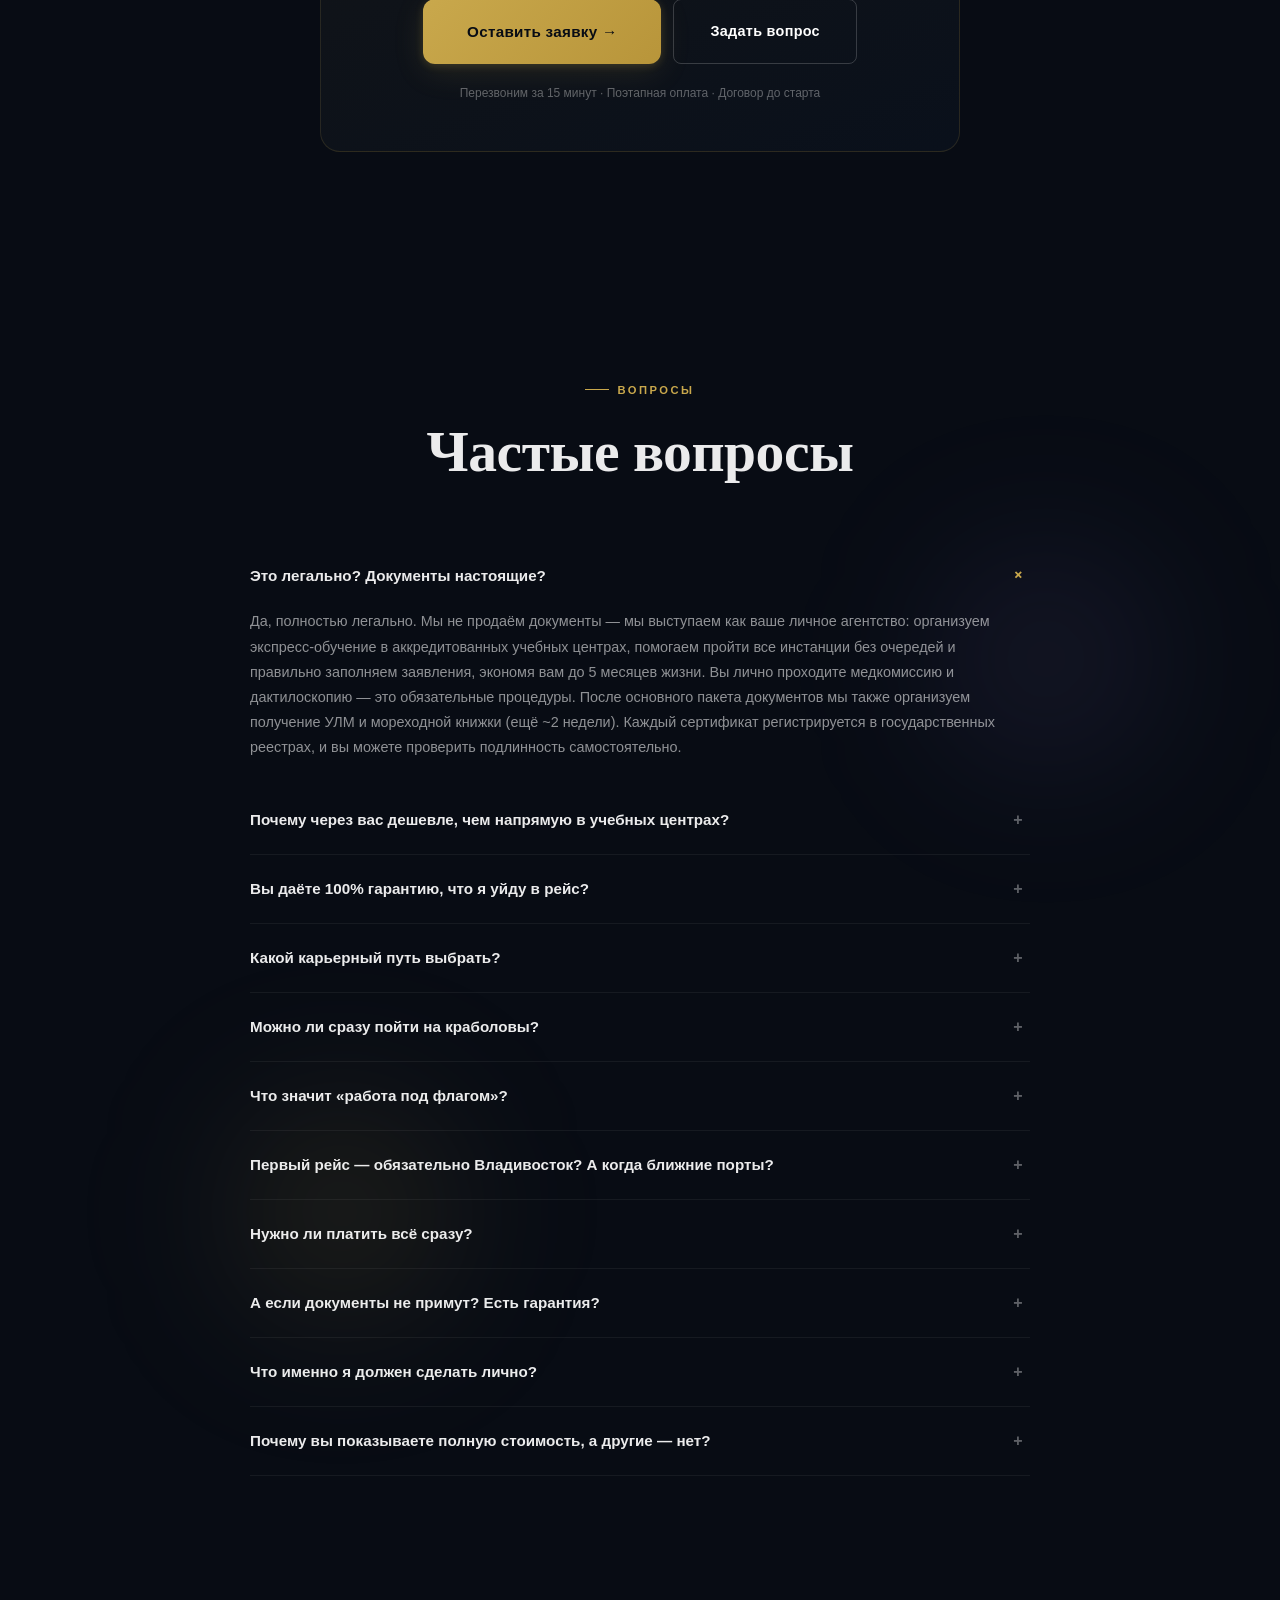
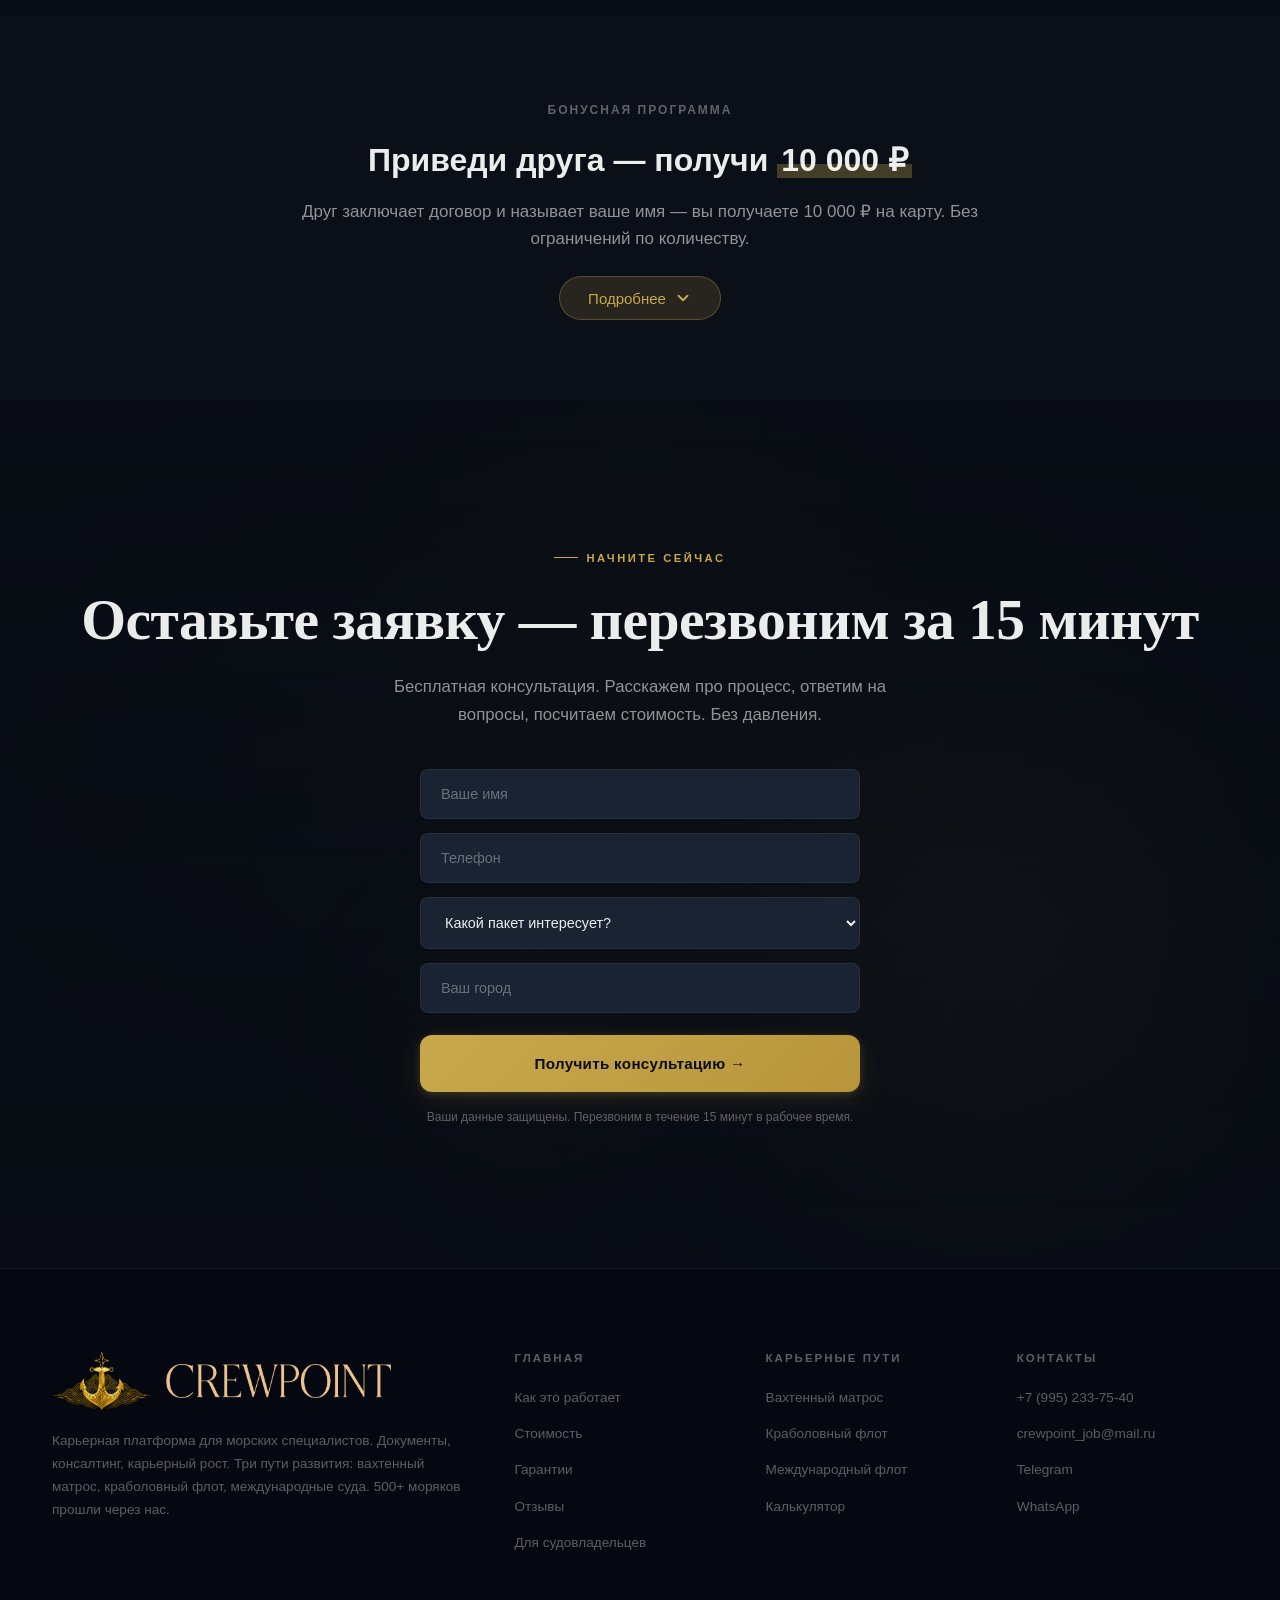
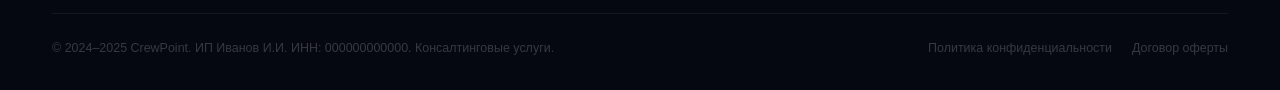
==== commit 35d29027: "Add files via upload" ====
--- a/details.html
+++ b/details.html
@@ -335,13 +335,18 @@
 <div class="form-group"><input type="tel" id="formPhone" placeholder="Телефон" aria-label="Телефон" required></div>
 <div class="form-group"><select id="formPackage"><option value="" disabled selected>Какой пакет интересует?</option><option value="docs">Сопровождение (Документы) — 55 000 ₽</option><option value="start">Старт карьеры — 120 000 ₽</option><option value="pro">Карьера PRO — 240 000 ₽</option><option value="upgrade">Повышение до вахтенного матроса — 120 000 ₽</option><option value="crab">Краболовный флот — Камчатка — 150 000 ₽</option><option value="global">Международный флот (под флагом)</option><option value="unsure">Пока не определился</option></select></div>
 <div class="form-group"><input type="text" id="formCity" placeholder="Ваш город"></div>
+<!-- Добавь после последнего form-group и ДО кнопки -->
+<div style="position:absolute;left:-9999px;top:-9999px;" aria-hidden="true">
+    <input type="text" id="formHoneypot" name="website" tabindex="-1" autocomplete="off">
+</div>
 <button type="button" class="btn btn--gold btn--lg form-submit" id="formSubmitBtn">Получить консультацию &rarr;</button>
 <p class="form-note">Ваши данные защищены. Перезвоним в течение 15 минут в рабочее время.</p>
 </div>
 <div class="form-success" id="formSuccess">
 <div class="s-icon">&#10003;</div><h3>Заявка отправлена!</h3><p>Перезвоним в течение 15 минут в рабочее время.</p>
 <div style="margin-top:28px;padding:20px;background:rgba(255,255,255,0.03);border:1px solid rgba(255,255,255,0.08);border-radius:12px;text-align:left"><p style="font-size:.75rem;font-weight:700;letter-spacing:2px;text-transform:uppercase;color:var(--text-muted);margin-bottom:14px">Что будет дальше</p><div style="display:flex;flex-direction:column;gap:10px"><div style="display:flex;align-items:flex-start;gap:12px;font-size:.85rem;color:var(--text-secondary)"><span style="color:var(--gold);font-weight:700;min-width:20px">1.</span>Менеджер перезвонит и ответит на все вопросы</div><div style="display:flex;align-items:flex-start;gap:12px;font-size:.85rem;color:var(--text-secondary)"><span style="color:var(--gold);font-weight:700;min-width:20px">2.</span>Составим персональный план и пришлём договор</div><div style="display:flex;align-items:flex-start;gap:12px;font-size:.85rem;color:var(--text-secondary)"><span style="color:var(--gold);font-weight:700;min-width:20px">3.</span>Через 14 дней у вас будут готовые документы</div></div></div>
-<div style="margin-top:16px;display:flex;flex-direction:column;gap:10px"><a href="details.html" style="display:flex;align-items:center;justify-content:center;gap:8px;padding:13px 20px;background:rgba(255,255,255,0.04);border:1px solid rgba(255,255,255,0.08);border-radius:8px;color:var(--text-primary);text-decoration:none;font-size:.85rem;font-weight:600;transition:background .3s">Пока ждёте — изучите карьерные пути →</a><a href="https://t.me/crewpoint" target="_blank" rel="noopener noreferrer" style="display:flex;align-items:center;justify-content:center;gap:8px;padding:13px 20px;background:rgba(42,171,238,0.08);border:1px solid rgba(42,171,238,0.2);border-radius:8px;color:#2AABEE;text-decoration:none;font-size:.85rem;font-weight:600">Написать в Telegram если срочно</a></div>
+<div style="margin-top:16px;display:flex;flex-direction:column;gap:10px"><a href="details.html" style="display:flex;align-items:center;justify-content:center;gap:8px;padding:13px 20px;background:rgba(255,255,255,0.04);border:1px solid rgba(255,255,255,0.08);border-radius:8px;color:var(--text-primary);text-decoration:none;font-size:.85rem;font-weight:600;transition:background .3s">Пока ждёте — изучите карьерные пути →</a><a href="https://t.me/crewpoint" target="_blank" rel="noopener noreferrer" style="display:flex;align-items:center;justify-content:center;gap:8px;padding:13px 20px;background:rgba(42,171,238,0.08);border:1px solid rgba(42,171,238,0.2);border-radius:8px;color:#2AABEE;text-decoration:none;font-size:.85rem;font-weight:600">Написать в Telegram если срочно</a><a href="crewpoint-brochure-2026.pdf" download="CrewPoint-чеклист-10-вопросов.html" style="display:flex;align-items:center;justify-content:center;gap:10px;padding:13px 20px;background:rgba(201,168,76,0.08);border:1px solid rgba(201,168,76,0.25);border-radius:8px;color:#C9A84C;text-decoration:none;font-size:.85rem;font-weight:600;transition:background .3s">
+  <svg width="16" height="16" viewBox="0 0 24 24" fill="none" stroke="currentColor" stroke-width="2" stroke-linecap="round" stroke-linejoin="round"><path d="M21 15v4a2 2 0 0 1-2 2H5a2 2 0 0 1-2-2v-4"/><polyline points="7 10 12 15 17 10"/><line x1="12" y1="15" x2="12" y2="3"/></svg>  Скачать чек-лист — 10 вопросов перед рейсом</a></div>
 </div>
 </div>
 </section>
--- a/assets/css/style.css
+++ b/assets/css/style.css
@@ -1,12 +1,6 @@
-/* ═══════════════════════════════════
-   RESET & CUSTOM PROPERTIES
-   ═══════════════════════════════════ */
 *,*::before,*::after{margin:0;padding:0;box-sizing:border-box}
 :root{--bg-deepest:#050810;--bg-dark:#080C14;--bg-navy:#0D1117;--bg-panel:#111820;--bg-card:#141C27;--bg-card-hover:#182231;--bg-elevated:#1A2332;--border-subtle:rgba(255,255,255,0.06);--border-light:rgba(255,255,255,0.1);--border-gold:rgba(201,168,76,0.3);--gold:#C9A84C;--gold-light:#E8D5A3;--gold-muted:rgba(201,168,76,0.15);--green:#3ECF8E;--green-muted:rgba(62,207,142,0.12);--red:#E5534B;--red-muted:rgba(229,83,75,0.1);--purple:#A78BFA;--purple-muted:rgba(167,139,250,0.12);--blue:#58A6FF;--blue-muted:rgba(88,166,255,0.1);--orange:#F59E0B;--orange-muted:rgba(245,158,11,0.12);--cyan:#22D3EE;--cyan-muted:rgba(34,211,238,0.1);--text-primary:rgba(255,255,255,0.92);--text-secondary:rgba(255,255,255,0.55);--text-muted:rgba(255,255,255,0.35);--text-faint:rgba(255,255,255,0.2);--white:#fff;--font-sans:'Inter',-apple-system,BlinkMacSystemFont,sans-serif;--font-serif:'Playfair Display',Georgia,serif;--font-mono:'JetBrains Mono',monospace;--radius:8px;--radius-md:12px;--radius-lg:20px;--radius-xl:28px;--ease:cubic-bezier(0.4,0,0.2,1);--ease-out:cubic-bezier(0,0,0.2,1);--shadow-card:0 1px 2px rgba(0,0,0,0.3),0 4px 16px rgba(0,0,0,0.2);--shadow-elevated:0 2px 4px rgba(0,0,0,0.3),0 8px 32px rgba(0,0,0,0.3),0 24px 60px rgba(0,0,0,0.15);--shadow-glow-gold:0 0 40px rgba(201,168,76,0.08),0 0 80px rgba(201,168,76,0.04)}
 
-/* ═══════════════════════════════════
-   BASE & TYPOGRAPHY
-   ═══════════════════════════════════ */
 html{scroll-behavior:smooth;font-size:16px;-webkit-font-smoothing:antialiased}
 body{font-family:var(--font-sans);color:var(--text-secondary);background:var(--bg-dark);line-height:1.65;overflow-x:hidden}
 .container{max-width:1240px;margin:0 auto;padding:0 32px}
@@ -19,9 +13,6 @@
 .title--sm{font-size:clamp(1.6rem,3vw,2.2rem)}
 .subtitle{font-size:1.05rem;color:var(--text-secondary);max-width:560px;line-height:1.75;margin-left:auto;margin-right:auto}
 
-/* ═══════════════════════════════════
-   UTILITIES
-   ═══════════════════════════════════ */
 .text-center{text-align:center}
 .bg-dark{background:var(--bg-dark)}
 .bg-navy{background:var(--bg-navy)}
@@ -35,9 +26,6 @@
 .text-red{color:var(--red)}
 .faded{opacity:.4}
 
-/* ═══════════════════════════════════
-   BUTTONS
-   ═══════════════════════════════════ */
 .btn{display:inline-flex;align-items:center;justify-content:center;gap:10px;padding:17px 36px;border-radius:var(--radius);font-family:var(--font-sans);font-size:.9rem;font-weight:600;border:none;cursor:pointer;transition:all .45s var(--ease);text-decoration:none;white-space:nowrap;letter-spacing:.3px;position:relative;overflow:hidden}
 .btn::after{content:'';position:absolute;inset:0;background:linear-gradient(135deg,rgba(255,255,255,0.08),transparent);opacity:0;transition:opacity .45s var(--ease)}
 .btn:hover::after{opacity:1}
@@ -57,9 +45,6 @@
 .btn--sm{padding:12px 24px;font-size:.85rem}
 .btn--full{width:100%}
 
-/* ═══════════════════════════════════
-   SHARED COMPONENTS
-   ═══════════════════════════════════ */
 .photo{width:100%;height:100%;object-fit:cover;display:block;background:var(--bg-elevated)}
 .photo-frame{overflow:hidden;border-radius:var(--radius-md);background:var(--bg-elevated);position:relative}
 .photo-frame::after{content:'';position:absolute;inset:0;border:1px solid var(--border-subtle);border-radius:inherit;pointer-events:none}
@@ -71,9 +56,6 @@
 .reveal-d5{transition-delay:.5s}
 @keyframes pulse-dot{0%,100%{opacity:1}50%{opacity:.4}}
 
-/* ═══════════════════════════════════
-   HEADER
-   ═══════════════════════════════════ */
 .header{position:fixed;top:0;left:0;right:0;z-index:1000;padding:14px 0;transition:background .5s var(--ease),backdrop-filter .5s var(--ease),border-color .5s var(--ease);will-change:padding,background}
 .header.scrolled{padding:14px 0;background:rgba(8,12,20,0.85);backdrop-filter:blur(24px) saturate(180%);border-bottom:1px solid var(--border-subtle)}
 .header .container{display:grid;grid-template-columns:1fr auto 1fr;align-items:center;position:relative}
@@ -106,9 +88,6 @@
   .mobile-menu{backdrop-filter:blur(24px) saturate(150%);-webkit-backdrop-filter:blur(24px) saturate(150%);background:rgba(5,8,16,0.98)}
 }
 
-/* ═══════════════════════════════════
-   HERO (full — index.html)
-   ═══════════════════════════════════ */
 .hero{position:relative;min-height:100vh;display:flex;align-items:center;overflow:hidden;padding:140px 0 100px}
 .hero-video{position:absolute;inset:0;z-index:0}
 .hero-video video,.video-fallback{width:100%;height:100%;object-fit:cover}
@@ -146,9 +125,6 @@
 .detail-hint .hint-arrow{font-size:.75rem;transition:transform .3s var(--ease)}
 .detail-hint a:hover .hint-arrow{transform:translateX(3px)}
 
-/* ═══════════════════════════════════
-   MINI HERO (details.html)
-   ═══════════════════════════════════ */
 .mini-hero{padding:140px 0 60px;position:relative;overflow:hidden}
 .mini-hero::before{content:'';position:absolute;top:-200px;left:50%;transform:translateX(-50%);width:800px;height:800px;background:radial-gradient(circle,rgba(201,168,76,0.04),transparent 70%);border-radius:50%;pointer-events:none}
 .mini-hero .container{position:relative;z-index:1}
@@ -158,9 +134,6 @@
 .mini-hero-nav a{padding:10px 22px;border:1px solid var(--border-subtle);border-radius:100px;color:var(--text-muted);font-size:.82rem;font-weight:500;text-decoration:none;transition:all .35s var(--ease)}
 .mini-hero-nav a:hover{border-color:var(--gold);color:var(--gold);background:var(--gold-muted)}
 
-/* ═══════════════════════════════════
-   PROBLEMS (full — index old style)
-   ═══════════════════════════════════ */
 .problems-grid{display:grid;grid-template-columns:repeat(2,1fr);gap:20px;margin-top:56px}
 .problem-card{background:var(--bg-card);border:1px solid var(--border-subtle);border-radius:var(--radius-lg);padding:36px;transition:all .5s var(--ease);position:relative;overflow:hidden}
 .problem-card::before{content:'';position:absolute;top:0;left:0;right:0;height:1px;background:linear-gradient(90deg,transparent,var(--red-muted),transparent);opacity:0;transition:opacity .5s var(--ease)}
@@ -176,9 +149,6 @@
 .problem-row p{font-size:.95rem;color:var(--text-secondary);line-height:1.6}
 .problem-row strong{color:var(--text-primary);font-weight:600}
 
-/* ═══════════════════════════════════
-   STEPS
-   ═══════════════════════════════════ */
 .steps-grid{display:grid;grid-template-columns:repeat(4,1fr);gap:0;margin-top:56px}
 .step{text-align:center;padding:0 24px;position:relative}
 .step::after{content:'';position:absolute;top:28px;left:calc(50% + 32px);width:calc(100% - 64px);height:1px;background:linear-gradient(90deg,var(--border-light),var(--border-subtle))}
@@ -190,9 +160,6 @@
 .step p{font-size:.85rem;color:var(--text-secondary);line-height:1.65}
 .step-time{display:inline-block;margin-top:16px;padding:5px 14px;border:1px solid var(--border-subtle);border-radius:100px;font-size:.72rem;font-weight:600;color:var(--text-muted);letter-spacing:.5px}
 
-/* ═══════════════════════════════════
-   COHORT & SEASON
-   ═══════════════════════════════════ */
 .cohort-banner{margin-top:56px;display:grid;grid-template-columns:1fr 1fr;gap:16px}
 .cohort-card{background:var(--bg-card);border:1px solid var(--border-subtle);border-radius:var(--radius-lg);padding:28px 32px;position:relative;overflow:hidden;transition:all .4s var(--ease)}
 .cohort-card:hover{border-color:var(--border-light)}
@@ -223,9 +190,6 @@
 .season-tip{margin-top:12px;padding:12px 16px;background:rgba(245,158,11,0.06);border:1px solid rgba(245,158,11,0.12);border-radius:var(--radius);font-size:.82rem;color:var(--text-secondary);line-height:1.6}
 .season-tip strong{color:var(--orange);font-family:var(--font-mono)}
 
-/* ═══════════════════════════════════
-   COMPARISON TABLE
-   ═══════════════════════════════════ */
 .comp-table{margin-top:56px;border:1px solid var(--border-subtle);border-radius:var(--radius-lg);overflow:hidden}
 .comp-row{display:grid;grid-template-columns:1.5fr 1fr 1fr;border-bottom:1px solid var(--border-subtle)}
 .comp-row:last-child{border-bottom:none}
@@ -238,9 +202,6 @@
 .icon-yes{color:var(--green);font-weight:bold}
 .icon-no{color:var(--red);font-weight:bold}
 
-/* ═══════════════════════════════════
-   CAREER MAP
-   ═══════════════════════════════════ */
 .career-map{margin-top:56px}
 .career-start{background:var(--bg-card);border:1px solid rgba(88,166,255,0.2);border-radius:var(--radius-lg);padding:36px;text-align:center;max-width:700px;margin:0 auto 48px}
 .career-start h3{font-size:1.2rem;font-weight:700;color:var(--text-primary);margin-bottom:8px}
@@ -277,9 +238,6 @@
 .branch-price{font-size:.85rem;color:var(--text-muted);margin-bottom:16px;padding-top:12px;border-top:1px solid var(--border-subtle)}
 .branch-price strong{color:var(--text-primary);font-family:var(--font-mono);font-size:1rem}
 
-/* ═══════════════════════════════════
-   PATH DETAIL SECTIONS
-   ═══════════════════════════════════ */
 .path-box{border:1px solid var(--border-subtle);border-radius:var(--radius-xl);overflow:hidden;margin-top:56px}
 .path-box--blue{border-color:rgba(88,166,255,0.12);background:rgba(88,166,255,0.02)}
 .path-box--orange{border-color:rgba(245,158,11,0.15);background:rgba(245,158,11,0.02)}
@@ -343,9 +301,6 @@
 .flag-card h4{font-size:.85rem;font-weight:600;color:var(--text-primary);margin-bottom:2px}
 .flag-card p{font-size:.7rem;color:var(--text-muted);line-height:1.4}
 
-/* ═══════════════════════════════════
-   TRANSPARENCY
-   ═══════════════════════════════════ */
 .transparency-wrap{max-width:720px;margin:0 auto}
 .transparency-desc{font-size:.95rem;color:var(--text-secondary);line-height:1.8;margin-top:20px}
 .transparency-desc--bold{color:var(--text-primary);font-weight:600;margin-top:16px}
@@ -367,9 +322,6 @@
 .transparency-advice{margin-top:24px;padding:20px 24px;background:var(--bg-card);border:1px solid var(--border-subtle);border-radius:var(--radius-md);text-align:center}
 .transparency-advice p{font-size:.88rem;color:var(--text-secondary);line-height:1.7}
 
-/* ═══════════════════════════════════
-   PRICING
-   ═══════════════════════════════════ */
 .pricing-tabs{display:flex;justify-content:center;gap:4px;margin-bottom:48px;background:var(--bg-elevated);border-radius:var(--radius-md);padding:4px;max-width:400px;margin-left:auto;margin-right:auto}
 .pricing-tab{flex:1;padding:14px 24px;border:none;background:transparent;border-radius:var(--radius);font-family:var(--font-sans);font-size:.88rem;font-weight:600;color:var(--text-muted);cursor:pointer;transition:all .35s var(--ease);text-align:center}
 .pricing-tab:hover{color:var(--text-primary)}
@@ -399,9 +351,6 @@
 .p-req p{font-size:.78rem;color:var(--purple)}
 .pricing-note{text-align:center;margin-top:32px;font-size:.85rem;color:var(--text-muted);line-height:1.6;max-width:600px;margin-left:auto;margin-right:auto}
 
-/* ═══════════════════════════════════
-   CALCULATOR
-   ═══════════════════════════════════ */
 .chip-group{display:flex;flex-wrap:wrap;gap:8px}
 .chip{display:flex;flex-direction:column;align-items:center;gap:2px;padding:12px 18px;background:var(--bg-elevated);border:1px solid var(--border-subtle);border-radius:var(--radius-md);font-family:var(--font-sans);font-size:.85rem;font-weight:600;color:var(--text-secondary);cursor:pointer;transition:all .35s var(--ease);white-space:nowrap;position:relative;overflow:hidden}
 .chip::before{content:'';position:absolute;inset:0;background:linear-gradient(135deg,rgba(201,168,76,0.08),transparent);opacity:0;transition:opacity .35s var(--ease)}
@@ -454,9 +403,6 @@
 .roi-gauge-mark-label{position:absolute;left:-48px;font-size:.55rem;font-weight:600;color:var(--text-faint);font-family:var(--font-mono);white-space:nowrap}
 .roi-gauge-caption{font-size:.58rem;color:var(--text-faint);text-align:center;line-height:1.3;max-width:90px}
 
-/* ═══════════════════════════════════
-   TRUST / ANTI-FRAUD
-   ═══════════════════════════════════ */
 .anti-fraud-subtitle{font-size:1.05rem;color:var(--text-secondary);margin-bottom:48px;max-width:640px;line-height:1.75}
 .guarantee-grid{display:grid;grid-template-columns:repeat(2,1fr);gap:16px}
 .g-item{display:flex;align-items:flex-start;gap:16px;padding:24px;background:var(--bg-card);border:1px solid var(--border-subtle);border-radius:var(--radius-md);transition:all .4s var(--ease)}
@@ -465,9 +411,6 @@
 .g-item h4{font-size:.9rem;font-weight:600;color:var(--text-primary);margin-bottom:4px}
 .g-item p{font-size:.8rem;color:var(--text-muted);line-height:1.55}
 
-/* ═══════════════════════════════════
-   REVIEWS
-   ═══════════════════════════════════ */
 .reviews-grid{display:grid;grid-template-columns:repeat(3,1fr);gap:20px;margin-top:56px}
 .review-card{background:var(--bg-card);border:1px solid var(--border-subtle);border-radius:var(--radius-lg);padding:36px;transition:all .5s var(--ease)}
 .review-card:hover{border-color:var(--border-light);box-shadow:var(--shadow-card)}
@@ -484,9 +427,6 @@
 .rb-purple{background:var(--purple-muted);color:var(--purple)}
 .rb-orange{background:var(--orange-muted);color:var(--orange)}
 
-/* ═══════════════════════════════════
-   FAQ
-   ═══════════════════════════════════ */
 .faq-list{max-width:780px;margin:56px auto 0}
 .faq-item{border-bottom:1px solid var(--border-subtle)}
 .faq-item.active{border-bottom-color:transparent}
@@ -498,9 +438,6 @@
 .faq-item.active .faq-a{max-height:600px}
 .faq-a-inner{padding:0 0 24px;font-size:.9rem;color:var(--text-secondary);line-height:1.75}
 
-/* ═══════════════════════════════════
-   REFERRAL
-   ═══════════════════════════════════ */
 .referral{padding:80px 20px;background:rgba(41,44,49,0.11)}
 .referral__container{max-width:720px;margin:0 auto;text-align:center}
 .referral__badge{display:inline-block;font-size:12px;font-weight:600;letter-spacing:2px;color:var(--text-muted);margin-bottom:20px}
@@ -548,9 +485,6 @@
 .referral__conditions-list li{position:relative;padding-left:24px;font-size:14px;color:var(--text-muted);line-height:1.6;margin-bottom:8px}
 .referral__conditions-list li::before{content:'✓';position:absolute;left:0;color:var(--gold);font-weight:700}
 
-/* ═══════════════════════════════════
-   CTA / FORM
-   ═══════════════════════════════════ */
 .cta{text-align:center;position:relative;overflow:hidden}
 .cta::before{content:'';position:absolute;top:-200px;left:50%;transform:translateX(-50%);width:600px;height:600px;background:radial-gradient(circle,rgba(201,168,76,0.06),transparent 70%);border-radius:50%;pointer-events:none}
 .cta-video-bg{position:absolute;inset:0;z-index:0}
@@ -572,9 +506,6 @@
 .form-success h3{font-size:1.3rem;color:var(--text-primary);margin-bottom:8px}
 .form-success p{color:var(--text-secondary)}
 
-/* ═══════════════════════════════════
-   FOOTER
-   ═══════════════════════════════════ */
 .footer{background:var(--bg-deepest);padding:80px 0 32px;border-top:1px solid var(--border-subtle)}
 .footer-grid{display:grid;grid-template-columns:2fr 1fr 1fr 1fr;gap:40px;margin-bottom:48px}
 .footer-brand p{font-size:.85rem;color:var(--text-muted);line-height:1.7;margin-top:16px}
@@ -587,9 +518,6 @@
 .footer-legal a{color:var(--text-faint);text-decoration:none;margin-left:20px;transition:color .3s}
 .footer-legal a:hover{color:var(--text-secondary)}
 
-/* ═══════════════════════════════════
-   FLOATING ELEMENTS
-   ═══════════════════════════════════ */
 .float-cta{position:fixed;bottom:28px;right:28px;z-index:900;opacity:0;transform:translateY(16px);transition:opacity .5s var(--ease),transform .5s var(--ease);pointer-events:none;will-change:opacity,transform}
 .float-cta.visible{opacity:1;transform:translateY(0);pointer-events:all}
 .contact-trigger{position:fixed;bottom:28px;left:28px;z-index:900;opacity:0;transform:translateY(16px);transition:all .5s var(--ease);pointer-events:none;will-change:opacity,transform}
@@ -599,9 +527,6 @@
 .contact-trigger-btn svg{width:18px;height:18px;stroke:currentColor;fill:none}
 .contact-trigger-dot{position:absolute;top:-2px;right:-2px;width:12px;height:12px;border-radius:50%;background:var(--green);border:2px solid var(--bg-dark);animation:pulse-dot 2s ease infinite}
 
-/* ═══════════════════════════════════
-   CONTACT BOTTOM SHEET
-   ═══════════════════════════════════ */
 .sheet-overlay{position:fixed;inset:0;z-index:1500;background:rgba(5,8,16,0);backdrop-filter:blur(0px) saturate(100%);-webkit-backdrop-filter:blur(0px) saturate(100%);opacity:0;visibility:hidden;transition:opacity .5s var(--ease),background .5s var(--ease),backdrop-filter .5s var(--ease),-webkit-backdrop-filter .5s var(--ease),visibility .5s var(--ease)}
 .sheet-overlay.active{opacity:1;visibility:visible;background:rgba(5,8,16,0.5);backdrop-filter:blur(12px) saturate(150%);-webkit-backdrop-filter:blur(12px) saturate(150%)}
 @media(max-width:768px){
@@ -651,9 +576,6 @@
 .sheet-toast{position:fixed;bottom:100px;left:50%;transform:translateX(-50%) translateY(20px);background:var(--bg-elevated);border:1px solid var(--border-subtle);border-radius:var(--radius);padding:10px 20px;font-family:var(--font-sans);font-size:.82rem;font-weight:600;color:var(--green);opacity:0;pointer-events:none;z-index:1600;transition:all .4s var(--ease);box-shadow:0 8px 32px rgba(0,0,0,0.3)}
 .sheet-toast.show{opacity:1;transform:translateX(-50%) translateY(0)}
 
-/* ═══════════════════════════════════
-   RESPONSIVE
-   ═══════════════════════════════════ */
 @media(prefers-reduced-motion:reduce){
   .reveal{opacity:1;transform:none;transition:none}
   .sheet,.sheet-msg-card,.sheet-util{transition:none;opacity:1;transform:none}
@@ -740,9 +662,6 @@
   .reveal{opacity:1;transform:none;transition:none}
 }
 
-/* ═══════════════════════════════════
-   1. CURSOR GLOW EFFECT
-   ═══════════════════════════════════ */
 .glow-card{isolation:isolate}
 .glow-effect{position:absolute;inset:0;border-radius:inherit;pointer-events:none;z-index:-1;opacity:0;transition:opacity .5s var(--ease);background:radial-gradient(600px circle at var(--glow-x,50%) var(--glow-y,50%),rgba(201,168,76,0.07),transparent 40%)}
 .glow-card:hover .glow-effect{opacity:1}
@@ -751,9 +670,6 @@
 .branch--global .glow-effect{background:radial-gradient(600px circle at var(--glow-x,50%) var(--glow-y,50%),rgba(34,211,238,0.06),transparent 40%)}
 .p-card--premium .glow-effect{background:radial-gradient(600px circle at var(--glow-x,50%) var(--glow-y,50%),rgba(167,139,250,0.06),transparent 40%)}
 
-/* ═══════════════════════════════════
-   2. ANIMATED GRADIENT BORDER
-   ═══════════════════════════════════ */
 @property --border-angle{syntax:'<angle>';initial-value:0deg;inherits:false}
 @supports(background:conic-gradient(from 0deg,red,blue)){
   .p-card--popular{border:2px solid transparent;background:linear-gradient(var(--bg-card),var(--bg-card)) padding-box,conic-gradient(from var(--border-angle,0deg),transparent 0%,var(--gold) 15%,transparent 30%,transparent 70%,var(--gold) 85%,transparent 100%) border-box;animation:border-rotate 4s linear infinite}
@@ -763,16 +679,10 @@
 }
 @keyframes border-rotate{to{--border-angle:360deg}}
 
-/* ═══════════════════════════════════
-   3. COUNTER ANIMATION
-   ═══════════════════════════════════ */
 .stat-value{font-variant-numeric:tabular-nums}
 .stat-value.counted{animation:counter-pop .4s var(--ease-out)}
 @keyframes counter-pop{0%{transform:scale(1)}50%{transform:scale(1.08)}100%{transform:scale(1)}}
 
-/* ═══════════════════════════════════
-   AMBIENT BLOBS + GLASS (FinTech)
-   ═══════════════════════════════════ */
 .ambient-wrap{position:absolute;inset:0;overflow:hidden;pointer-events:none;z-index:0}
 .hero>.ambient-wrap{z-index:2}
 .has-ambient{position:relative}
@@ -817,9 +727,6 @@
 .mesh-bg--reviews{background:radial-gradient(ellipse 70% 40% at 60% 30%,rgba(201,168,76,0.04),transparent),radial-gradient(ellipse 50% 50% at 20% 70%,rgba(167,139,250,0.03),transparent),var(--bg-navy)}
 .mesh-bg--cta{background:radial-gradient(ellipse 60% 50% at 50% 40%,rgba(201,168,76,0.06),transparent),var(--bg-dark)}
 
-/* ═══════════════════════════════════
-   MOBILE: ПОЛНОСТЬЮ ОТКЛЮЧАЕМ
-   ═══════════════════════════════════ */
 @media(max-width:768px){
   .ambient-wrap{display:none!important}
   .glass-card{backdrop-filter:none!important;-webkit-backdrop-filter:none!important;background:var(--bg-card)!important;border:1px solid var(--border-subtle)!important;box-shadow:var(--shadow-card)!important}
@@ -832,26 +739,17 @@
   [class*="mesh-bg--"]{background:none!important}
 }
 
-/* ═══════════════════════════════════
-   3D TILT (fix)
-   ═══════════════════════════════════ */
 .tilt-card{--tilt-x:0deg;--tilt-y:0deg;--tilt-max:1;transform:perspective(800px) rotateX(var(--tilt-x)) rotateY(var(--tilt-y));transition:transform .4s var(--ease-out),box-shadow .5s var(--ease);will-change:transform}
 .tilt-card:hover{transition:transform .15s ease-out,box-shadow .5s var(--ease)}
 .tilt-card.tilt-reset{--tilt-x:0deg;--tilt-y:0deg;transition:transform .6s var(--ease-out),box-shadow .5s var(--ease)}
 .tilt-card.branch:hover{transform:perspective(800px) rotateX(var(--tilt-x)) rotateY(var(--tilt-y)) translateY(-4px)}
 .tilt-card.p-card:hover{transform:perspective(800px) rotateX(var(--tilt-x)) rotateY(var(--tilt-y)) translateY(-4px)}
 
-/* ═══════════════════════════════════
-   ACTIVE NAV HIGHLIGHT
-   ═══════════════════════════════════ */
 .nav a:not(.btn){position:relative;padding-bottom:4px}
 .nav a:not(.btn)::after{content:'';position:absolute;bottom:-2px;left:50%;width:0;height:2px;background:var(--gold);border-radius:100px;transform:translateX(-50%);transition:width .4s var(--ease),opacity .4s var(--ease);opacity:0}
 .nav a:not(.btn).nav-active{color:var(--gold)}
 .nav a:not(.btn).nav-active::after{width:20px;opacity:1}
 
-/* ═══════════════════════════════════
-   HOVER RIPPLE
-   ═══════════════════════════════════ */
 .btn{position:relative;overflow:hidden}
 .btn-ripple{position:absolute;border-radius:50%;pointer-events:none;transform:scale(0);animation:ripple-expand .7s var(--ease-out) forwards;z-index:0}
 .btn--gold .btn-ripple{background:radial-gradient(circle,rgba(255,255,255,0.2),transparent 70%)}
@@ -862,9 +760,6 @@
 .btn--primary .btn-ripple{background:radial-gradient(circle,rgba(255,255,255,0.15),transparent 70%)}
 @keyframes ripple-expand{0%{transform:scale(0);opacity:1}70%{opacity:.5}100%{transform:scale(2.5);opacity:0}}
 
-/* ═══════════════════════════════════
-   REDUCED MOTION — дополнение
-   ═══════════════════════════════════ */
 @media(prefers-reduced-motion:reduce){
   .ambient-blob{animation:none;opacity:1}
   .tilt-card{transform:none!important;transition:none}
@@ -875,9 +770,6 @@
   .stat-value.counted{animation:none}
 }
 
-/* ═══════════════════════════════════
-   FLOATING B2B BUTTON
-   ═══════════════════════════════════ */
 .float-b2b{position:fixed;bottom:28px;right:28px;z-index:900;opacity:1;transform:translateY(0);transition:opacity .5s var(--ease),transform .5s var(--ease);will-change:opacity,transform}
 .float-b2b.hidden{opacity:0;transform:translateY(16px);pointer-events:none}
 .btn-b2b{display:inline-flex;align-items:center;gap:8px;padding:12px 24px;border-radius:var(--radius);font-family:var(--font-sans);font-size:.85rem;font-weight:600;letter-spacing:.3px;text-decoration:none;color:var(--text-primary);background:rgba(255,255,255,0.04);border:1px solid rgba(255,255,255,0.12);backdrop-filter:blur(20px) saturate(150%);-webkit-backdrop-filter:blur(20px) saturate(150%);box-shadow:0 2px 8px rgba(0,0,0,0.3),0 0 0 1px rgba(255,255,255,0.04) inset;transition:all .4s var(--ease);position:relative;overflow:hidden;white-space:nowrap}
@@ -890,13 +782,195 @@
   .btn-b2b{padding:10px 20px;font-size:.8rem;backdrop-filter:none;-webkit-backdrop-filter:none;background:rgba(20,28,39,0.95)}
 }
 
-/* ═══════════════════════════════════
-   MOBILE STICKY CTA BAR
-   ═══════════════════════════════════ */
 .sticky-bar{display:none}
 @media(max-width:768px){
   .float-cta,.contact-trigger,.float-b2b{display:none!important}
   .sticky-bar{display:flex;position:fixed;bottom:0;left:0;right:0;z-index:890;padding:12px 16px calc(14px + env(safe-area-inset-bottom));gap:10px;background:rgba(8,12,20,0.88);border-top:1px solid rgba(255,255,255,0.07);transform:translateY(100%);transition:transform .45s cubic-bezier(0.34,1.56,0.64,1);will-change:transform}
   .sticky-bar.visible{transform:translateY(0)}
   .sticky-bar .btn{flex:1;padding:14px 10px;font-size:.85rem;justify-content:center}
+}
+
+.owner-hero{position:relative;min-height:92vh;display:flex;align-items:center;overflow:hidden;padding:140px 0 80px;background:var(--bg-deepest)}
+.owner-hero-grid{display:grid;grid-template-columns:1.1fr 1fr;gap:72px;align-items:center}
+.owner-hero .label{margin-bottom:24px}
+.owner-hero h1{font-family:var(--font-serif);font-size:clamp(2.4rem,4.5vw,3.8rem);font-weight:800;color:var(--text-primary);line-height:1.1;margin-bottom:20px;letter-spacing:-1px}
+.owner-hero h1 .accent{background:linear-gradient(135deg,var(--gold),var(--gold-light));-webkit-background-clip:text;-webkit-text-fill-color:transparent;background-clip:text}
+.owner-hero-sub{font-size:1.05rem;color:var(--text-secondary);line-height:1.8;margin-bottom:36px;max-width:520px}
+.owner-hero-btns{display:flex;gap:14px;flex-wrap:wrap;margin-bottom:40px}
+.owner-hero-trust{display:flex;align-items:center;gap:10px;font-size:.78rem;color:var(--text-muted)}
+.owner-hero-trust svg{stroke:var(--green);fill:none;width:14px;height:14px;flex-shrink:0}
+
+.kpi-panel{background:rgba(255,255,255,0.03);border:1px solid var(--border-subtle);border-radius:var(--radius-xl);padding:32px;backdrop-filter:blur(24px) saturate(150%);position:relative;overflow:hidden}
+.kpi-panel::before{content:'';position:absolute;top:0;left:24px;right:24px;height:1px;background:linear-gradient(90deg,transparent,var(--gold-muted),transparent)}
+.kpi-panel-header{display:flex;align-items:center;justify-content:space-between;margin-bottom:24px}
+.kpi-panel-title{font-size:.72rem;font-weight:700;letter-spacing:2px;text-transform:uppercase;color:var(--text-muted)}
+.kpi-live{display:inline-flex;align-items:center;gap:6px;font-size:.68rem;font-weight:600;color:var(--green);letter-spacing:1px;text-transform:uppercase}
+.kpi-live-dot{width:6px;height:6px;border-radius:50%;background:var(--green);animation:pulse-dot 2s ease infinite}
+.kpi-grid-inner{display:grid;grid-template-columns:1fr 1fr;gap:12px;margin-bottom:16px}
+.kpi-card{background:rgba(255,255,255,0.03);border:1px solid var(--border-subtle);border-radius:var(--radius-md);padding:16px;transition:border-color .3s var(--ease)}
+.kpi-card:hover{border-color:var(--border-gold)}
+.kpi-card-val{font-family:var(--font-mono);font-size:1.6rem;font-weight:700;margin-bottom:4px;line-height:1}
+.kpi-card-label{font-size:.68rem;color:var(--text-muted);line-height:1.4}
+.kpi-card-sub{font-size:.6rem;color:var(--text-faint);margin-top:2px}
+.kpi-card--gold .kpi-card-val{color:var(--gold)}
+.kpi-card--green .kpi-card-val{color:var(--green)}
+.kpi-card--blue .kpi-card-val{color:var(--blue)}
+.kpi-card--orange .kpi-card-val{color:var(--orange)}
+.kpi-divider{height:1px;background:var(--border-subtle);margin:16px 0}
+.kpi-bottom{display:flex;align-items:center;justify-content:space-between;font-size:.75rem}
+.kpi-bottom-label{color:var(--text-muted)}
+.kpi-bottom-val{font-family:var(--font-mono);font-weight:700;color:var(--green)}
+
+.calc-wrap{background:var(--bg-card);border:1px solid var(--border-subtle);border-radius:var(--radius-xl);padding:40px;position:relative;overflow:hidden}
+.calc-wrap::before{content:'';position:absolute;top:0;left:0;right:0;height:2px;background:linear-gradient(90deg,var(--blue),var(--gold))}
+.calc-header{display:flex;align-items:flex-start;justify-content:space-between;gap:16px;margin-bottom:32px;flex-wrap:wrap}
+.calc-title{font-family:var(--font-serif);font-size:1.5rem;font-weight:800;color:var(--text-primary);line-height:1.2}
+.calc-badge{display:inline-flex;align-items:center;gap:6px;padding:6px 14px;background:var(--blue-muted);border:1px solid rgba(88,166,255,0.2);border-radius:100px;font-size:.7rem;font-weight:700;color:var(--blue);white-space:nowrap}
+.calc-fields{display:grid;grid-template-columns:1fr 1fr;gap:20px;margin-bottom:24px}
+.calc-field label{display:block;font-size:.7rem;font-weight:600;color:var(--text-muted);text-transform:uppercase;letter-spacing:1.2px;margin-bottom:8px}
+.calc-field select,.calc-field input[type=range]{width:100%}
+.calc-field select{padding:12px 16px;background:var(--bg-elevated);border:1px solid var(--border-subtle);border-radius:var(--radius);font-family:var(--font-sans);font-size:.88rem;color:var(--text-primary);cursor:pointer;transition:border-color .3s var(--ease)}
+.calc-field select:focus{outline:none;border-color:var(--gold)}
+.calc-field input[type=range]{-webkit-appearance:none;appearance:none;height:4px;background:var(--bg-elevated);border-radius:100px;outline:none;margin-top:12px}
+.calc-field input[type=range]::-webkit-slider-thumb{-webkit-appearance:none;appearance:none;width:18px;height:18px;border-radius:50%;background:var(--gold);cursor:pointer;border:2px solid var(--bg-card);box-shadow:0 0 8px rgba(201,168,76,0.4)}
+.calc-field input[type=range]::-webkit-slider-runnable-track{height:4px;border-radius:100px}
+.calc-days-display{font-family:var(--font-mono);font-size:1.1rem;font-weight:700;color:var(--text-primary);margin-top:8px}
+.calc-result-grid{display:grid;grid-template-columns:1fr 1fr 1fr;gap:12px}
+.calc-result-card{border-radius:var(--radius-md);padding:20px;text-align:center}
+.calc-result-card--loss{background:rgba(229,83,75,0.06);border:1px solid rgba(229,83,75,0.15)}
+.calc-result-card--cost{background:rgba(201,168,76,0.06);border:1px solid var(--border-gold)}
+.calc-result-card--save{background:rgba(62,207,142,0.06);border:1px solid rgba(62,207,142,0.2)}
+.calc-result-label{font-size:.65rem;font-weight:700;letter-spacing:1.5px;text-transform:uppercase;margin-bottom:8px}
+.calc-result-label--loss{color:var(--red)}
+.calc-result-label--cost{color:var(--gold)}
+.calc-result-label--save{color:var(--green)}
+.calc-result-val{font-family:var(--font-mono);font-size:1.5rem;font-weight:700;line-height:1;display:block}
+.calc-result-val--loss{color:var(--red)}
+.calc-result-val--cost{color:var(--gold)}
+.calc-result-val--save{color:var(--green)}
+.calc-result-sub{font-size:.65rem;color:var(--text-faint);margin-top:4px}
+.calc-cta{margin-top:20px;text-align:center;padding:16px;background:rgba(62,207,142,0.04);border:1px solid rgba(62,207,142,0.12);border-radius:var(--radius)}
+.calc-cta p{font-size:.85rem;color:var(--text-secondary);line-height:1.6}
+.calc-cta strong{color:var(--green)}
+
+.timeline{margin-top:56px;position:relative}
+.timeline::before{content:'';position:absolute;left:50%;top:0;bottom:0;width:1px;background:linear-gradient(to bottom,transparent,rgba(88,166,255,0.3) 10%,rgba(201,168,76,0.25) 50%,rgba(62,207,142,0.3) 90%,transparent);transform:translateX(-50%);animation:tl-line-glow 4s ease-in-out infinite}
+.tl-step{display:grid;grid-template-columns:minmax(0,1fr) 60px minmax(0,1fr);align-items:start;margin-bottom:48px;position:relative}
+.tl-step:last-child{margin-bottom:0}
+.tl-left{grid-column:1;padding-right:40px;text-align:right;min-width:0}
+.tl-node{grid-column:2;display:flex;align-items:center;justify-content:center;flex-direction:column;gap:4px;position:relative;z-index:2}
+.tl-right{grid-column:3;padding-left:40px;min-width:0}
+.tl-empty{display:none}
+.tl-dot{width:44px;height:44px;border-radius:50%;display:flex;align-items:center;justify-content:center;font-family:var(--font-mono);font-size:.8rem;font-weight:700;border:1.5px solid;position:relative;transition:box-shadow .4s var(--ease),transform .4s var(--ease)}
+.tl-dot--1{background:rgba(88,166,255,0.08);border-color:rgba(88,166,255,0.3);color:var(--blue)}
+.tl-dot--2{background:rgba(201,168,76,0.08);border-color:var(--border-gold);color:var(--gold)}
+.tl-dot--3{background:rgba(167,139,250,0.08);border-color:rgba(167,139,250,0.3);color:var(--purple)}
+.tl-dot--4{background:rgba(34,211,238,0.08);border-color:rgba(34,211,238,0.3);color:var(--cyan)}
+.tl-dot--5{background:rgba(62,207,142,0.12);border-color:rgba(62,207,142,0.4);color:var(--green)}
+.tl-time{font-size:.58rem;font-weight:700;letter-spacing:1px;text-transform:uppercase;color:var(--text-faint);white-space:nowrap}
+.tl-card{display:block;width:100%;box-sizing:border-box;background:var(--bg-card);border:1px solid var(--border-subtle);border-radius:var(--radius-lg);padding:24px;transition:border-color .4s var(--ease),transform .4s var(--ease)}
+.tl-card:hover{border-color:var(--border-light);transform:translateY(-2px)}
+.tl-card h4{font-size:.95rem;font-weight:700;color:var(--text-primary);margin-bottom:6px}
+.tl-card p{font-size:.83rem;color:var(--text-secondary);line-height:1.65}
+.tl-card .tl-tag{display:inline-flex;align-items:center;gap:5px;margin-top:10px;padding:3px 10px;border-radius:100px;font-size:.62rem;font-weight:700;letter-spacing:.8px;text-transform:uppercase}
+.tl-tag--blue{background:var(--blue-muted);color:var(--blue)}
+.tl-tag--gold{background:var(--gold-muted);color:var(--gold)}
+.tl-tag--purple{background:var(--purple-muted);color:var(--purple)}
+.tl-tag--cyan{background:var(--cyan-muted);color:var(--cyan)}
+.tl-tag--green{background:var(--green-muted);color:var(--green)}
+.tl-step--even .tl-left{text-align:right}
+.tl-step--odd .tl-right:empty,.tl-step--even .tl-left:empty{min-height:1px}
+@keyframes tl-line-glow{0%,100%{opacity:.6}50%{opacity:1}}
+.tl-step.visible .tl-dot--1{box-shadow:0 0 0 4px rgba(88,166,255,0.08),0 0 20px rgba(88,166,255,0.12)}
+.tl-step.visible .tl-dot--2{box-shadow:0 0 0 4px rgba(201,168,76,0.08),0 0 20px rgba(201,168,76,0.12)}
+.tl-step.visible .tl-dot--3{box-shadow:0 0 0 4px rgba(167,139,250,0.08),0 0 20px rgba(167,139,250,0.12)}
+.tl-step.visible .tl-dot--4{box-shadow:0 0 0 4px rgba(34,211,238,0.08),0 0 20px rgba(34,211,238,0.12)}
+.tl-step.visible .tl-dot--5{box-shadow:0 0 0 4px rgba(62,207,142,0.1),0 0 24px rgba(62,207,142,0.18)}
+
+.early-partner{background:linear-gradient(135deg,rgba(201,168,76,0.06) 0%,rgba(88,166,255,0.04) 100%);border:1px solid var(--border-gold);border-radius:var(--radius-xl);padding:56px;position:relative;overflow:hidden}
+.early-partner::before{content:'';position:absolute;top:-100px;right:-100px;width:400px;height:400px;background:radial-gradient(circle,rgba(201,168,76,0.08),transparent 70%);border-radius:50%;pointer-events:none}
+.early-partner-header{display:flex;align-items:flex-start;gap:24px;margin-bottom:40px;flex-wrap:wrap}
+.early-partner-icon{width:56px;height:56px;min-width:56px;border-radius:var(--radius-md);background:var(--gold-muted);border:1px solid var(--border-gold);display:flex;align-items:center;justify-content:center;font-size:1.5rem}
+.early-partner h2{font-family:var(--font-serif);font-size:clamp(1.6rem,3vw,2.2rem);font-weight:800;color:var(--text-primary);line-height:1.2;margin-bottom:8px}
+.early-partner h2 .accent{color:var(--gold)}
+.early-partner-lead{font-size:1rem;color:var(--text-secondary);line-height:1.75;max-width:560px}
+.ep-grid{display:grid;grid-template-columns:1fr 1fr 1fr;gap:16px;margin-bottom:32px}
+.ep-card{background:rgba(255,255,255,0.03);border:1px solid var(--border-subtle);border-radius:var(--radius-lg);padding:24px;position:relative;transition:border-color .4s var(--ease)}
+.ep-card:hover{border-color:var(--border-gold)}
+.ep-num{font-family:var(--font-mono);font-size:.65rem;font-weight:700;color:var(--text-faint);margin-bottom:12px;letter-spacing:1px}
+.ep-card h4{font-size:.95rem;font-weight:700;color:var(--text-primary);margin-bottom:6px}
+.ep-card p{font-size:.82rem;color:var(--text-secondary);line-height:1.6}
+.ep-slots{display:flex;align-items:center;gap:10px;margin-bottom:32px;flex-wrap:wrap}
+.ep-slot{width:36px;height:36px;border-radius:8px;border:1.5px solid var(--border-gold);display:flex;align-items:center;justify-content:center;font-size:.65rem;font-weight:700;font-family:var(--font-mono)}
+.ep-slot--open{background:var(--gold-muted);color:var(--gold)}
+.ep-slot--taken{background:rgba(255,255,255,0.03);color:var(--text-faint);border-color:var(--border-subtle)}
+.ep-slots-text{font-size:.82rem;color:var(--text-secondary)}
+.ep-slots-text strong{color:var(--gold);font-family:var(--font-mono)}
+
+.tariff-table{margin-top:48px;border-radius:var(--radius-lg);overflow:hidden;border:1px solid var(--border-subtle)}
+.tariff-head{display:grid;grid-template-columns:2fr 1fr 1fr;background:var(--bg-elevated);padding:14px 24px}
+.tariff-head span{font-size:.68rem;font-weight:700;letter-spacing:2px;text-transform:uppercase;color:var(--text-muted)}
+.tariff-head span:last-child{color:var(--gold)}
+.tariff-row{display:grid;grid-template-columns:2fr 1fr 1fr;padding:16px 24px;border-top:1px solid var(--border-subtle);transition:background .2s var(--ease);align-items:center}
+.tariff-row:hover{background:rgba(255,255,255,0.02)}
+.tariff-row--hot{background:rgba(245,158,11,0.03)}
+.tariff-row--hot:hover{background:rgba(245,158,11,0.05)}
+.tariff-name{font-size:.88rem;color:var(--text-secondary);font-weight:500}
+.tariff-name strong{color:var(--text-primary);display:block;margin-bottom:2px}
+.tariff-name span{font-size:.75rem;color:var(--text-muted)}
+.tariff-price{font-family:var(--font-mono);font-size:.95rem;font-weight:700;color:var(--text-primary)}
+.tariff-payment{display:inline-flex;align-items:center;gap:5px;font-size:.75rem;font-weight:600;padding:4px 10px;border-radius:100px}
+.tariff-payment--fact{background:var(--green-muted);color:var(--green)}
+.tariff-payment--split{background:var(--gold-muted);color:var(--gold)}
+.tariff-payment--urgent{background:rgba(245,158,11,0.1);color:var(--orange)}
+.tariff-note{margin-top:20px;text-align:center;font-size:.85rem;color:var(--text-muted);line-height:1.6}
+.tariff-note a{color:var(--gold);text-decoration:underline;text-underline-offset:3px}
+
+.btn--tg{background:linear-gradient(135deg,#2AABEE,#229ED9);color:#fff;box-shadow:0 2px 12px rgba(42,171,238,0.25),0 8px 32px rgba(42,171,238,0.12);position:relative;overflow:hidden}
+.btn--tg::before{content:'';position:absolute;top:0;left:-100%;width:60%;height:100%;background:linear-gradient(90deg,transparent,rgba(255,255,255,0.18),transparent);transition:left .6s var(--ease)}
+.btn--tg:hover{box-shadow:0 4px 20px rgba(42,171,238,0.35),0 16px 48px rgba(42,171,238,0.18);transform:translateY(-2px)}
+.btn--tg:hover::before{left:140%}
+.btn--tg svg{flex-shrink:0;transition:transform .4s var(--ease)}
+.btn--tg:hover svg{transform:scale(1.15) rotate(-5deg)}
+@keyframes tg-glow-pulse{0%,100%{box-shadow:0 2px 12px rgba(42,171,238,0.25),0 8px 32px rgba(42,171,238,0.12)}50%{box-shadow:0 4px 24px rgba(42,171,238,0.45),0 12px 40px rgba(42,171,238,0.22)}}
+.tg-pulse{animation:tg-glow-pulse 3s ease-in-out infinite}
+.tg-pulse:hover{animation:none}
+
+.branch-price-note{display:block;margin-top:6px;font-size:.72rem;color:var(--text-faint);line-height:1.5;font-weight:400;font-family:var(--font-sans)}
+
+.pain-grid{margin-top:48px;display:grid;grid-template-columns:1fr 1fr;gap:14px}
+.pain-card{background:var(--bg-card);border:1px solid var(--border-subtle);border-radius:var(--radius-lg);padding:24px 28px;display:flex;align-items:flex-start;gap:16px;transition:border-color .4s var(--ease)}
+.pain-card:hover{border-color:rgba(229,83,75,0.2)}
+.pain-x{width:28px;height:28px;min-width:28px;border-radius:7px;background:rgba(229,83,75,0.08);border:1px solid rgba(229,83,75,0.15);display:flex;align-items:center;justify-content:center;color:var(--red);font-weight:700;font-size:.85rem}
+.pain-card h4{font-size:.9rem;font-weight:700;color:var(--text-primary);margin-bottom:4px}
+.pain-card p{font-size:.82rem;color:var(--text-secondary);line-height:1.65}
+
+.cta-final-wrap{display:flex;gap:16px;justify-content:center;flex-wrap:wrap;margin-top:32px}
+
+@media(max-width:1024px){
+  .owner-hero-grid{grid-template-columns:1fr;gap:40px}
+  .kpi-panel{max-width:560px}
+  .calc-fields{grid-template-columns:1fr}
+  .ep-grid{grid-template-columns:1fr 1fr}
+  .timeline::before{left:30px}
+  .tl-step{grid-template-columns:44px 1fr!important}
+  .tl-node{grid-column:1;order:1}
+  .tl-left,.tl-right{grid-column:2;padding:0 0 0 20px!important;text-align:left!important;order:2}
+  .tl-step--even .tl-right{display:block}
+  .tl-step--odd .tl-right{display:none}
+  .tl-step--even .tl-left{display:none}
+}
+@media(max-width:768px){
+  .owner-hero{padding:120px 0 60px;min-height:auto}
+  .owner-hero-btns{flex-direction:column}
+  .owner-hero-btns .btn{width:100%}
+  .kpi-grid-inner{grid-template-columns:1fr 1fr}
+  .calc-result-grid{grid-template-columns:1fr}
+  .pain-grid{grid-template-columns:1fr}
+  .ep-grid{grid-template-columns:1fr}
+  .early-partner{padding:32px 24px}
+  .tariff-head,.tariff-row{grid-template-columns:1.6fr 1fr;padding:12px 16px}
+  .tariff-head span:last-child,.tariff-payment{display:none}
+  .cta-final-wrap{flex-direction:column;align-items:stretch}
+  .cta-final-wrap .btn{width:100%}
 }
